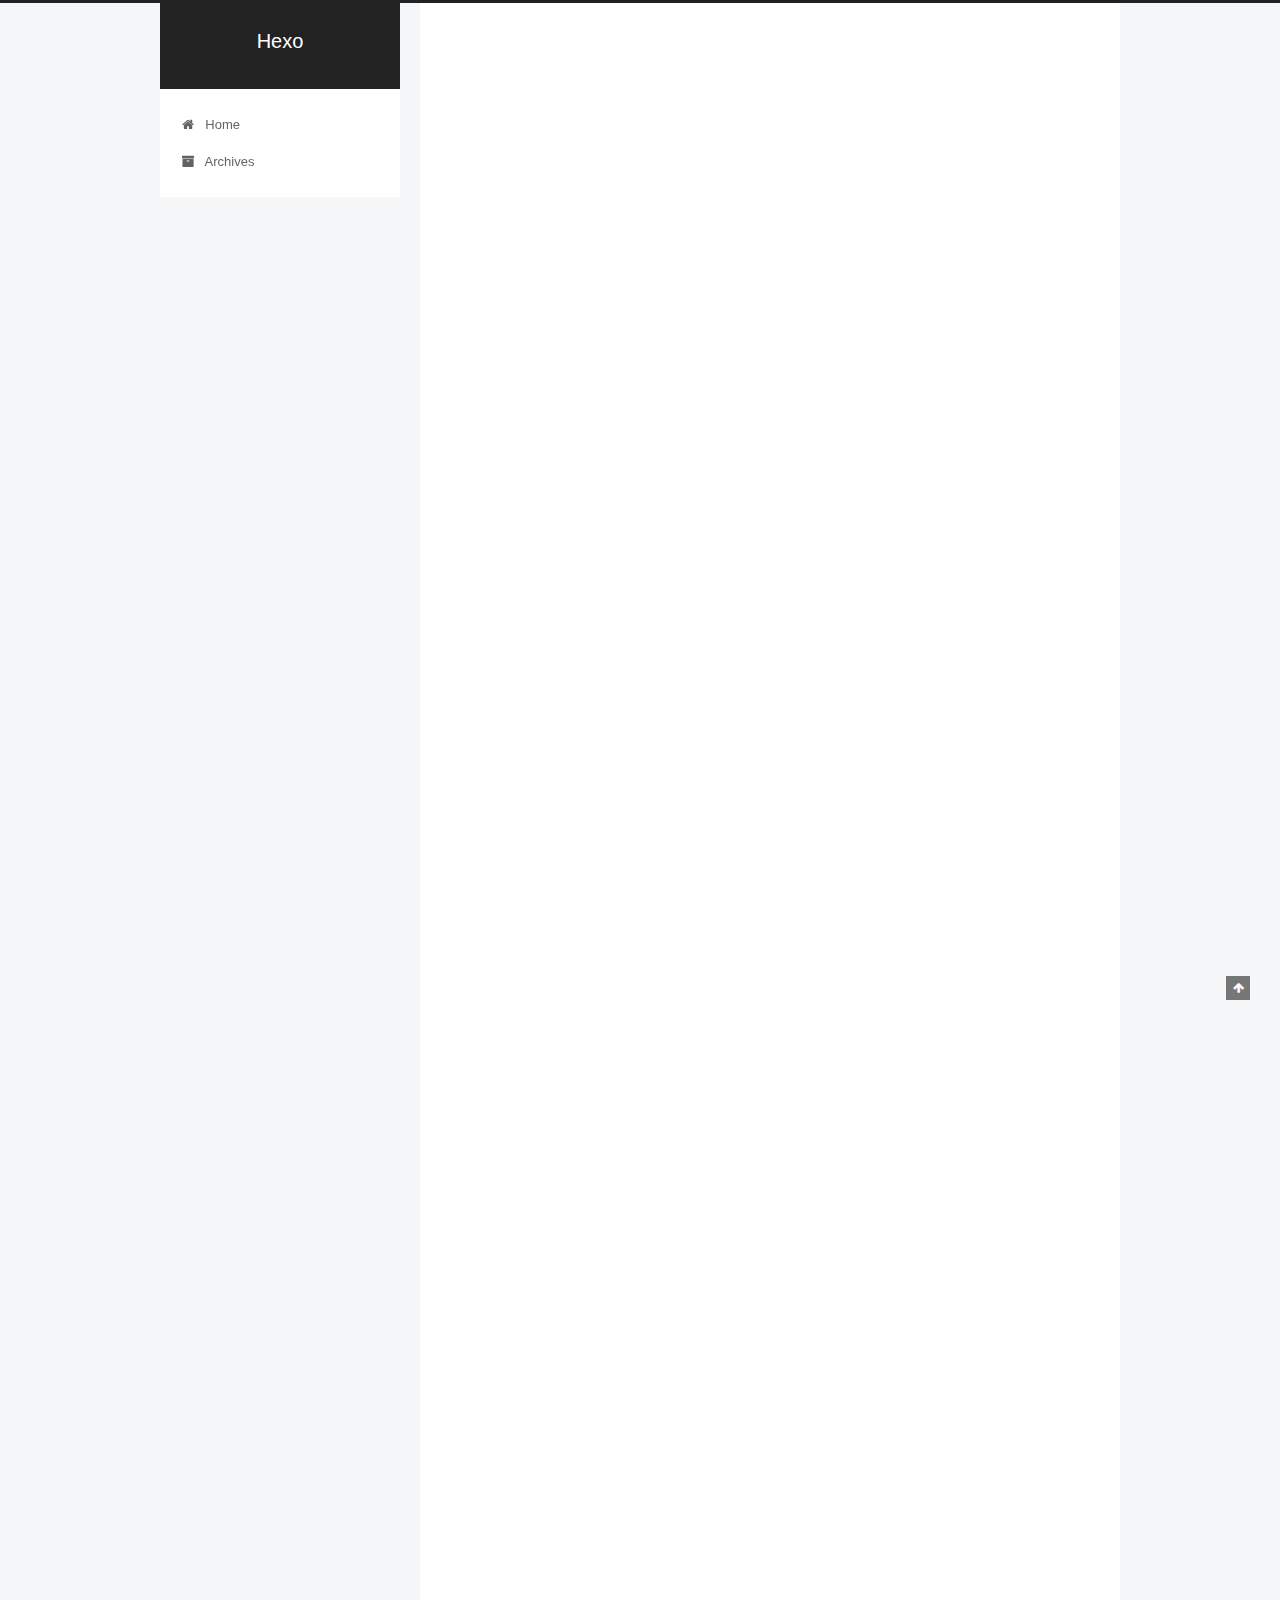
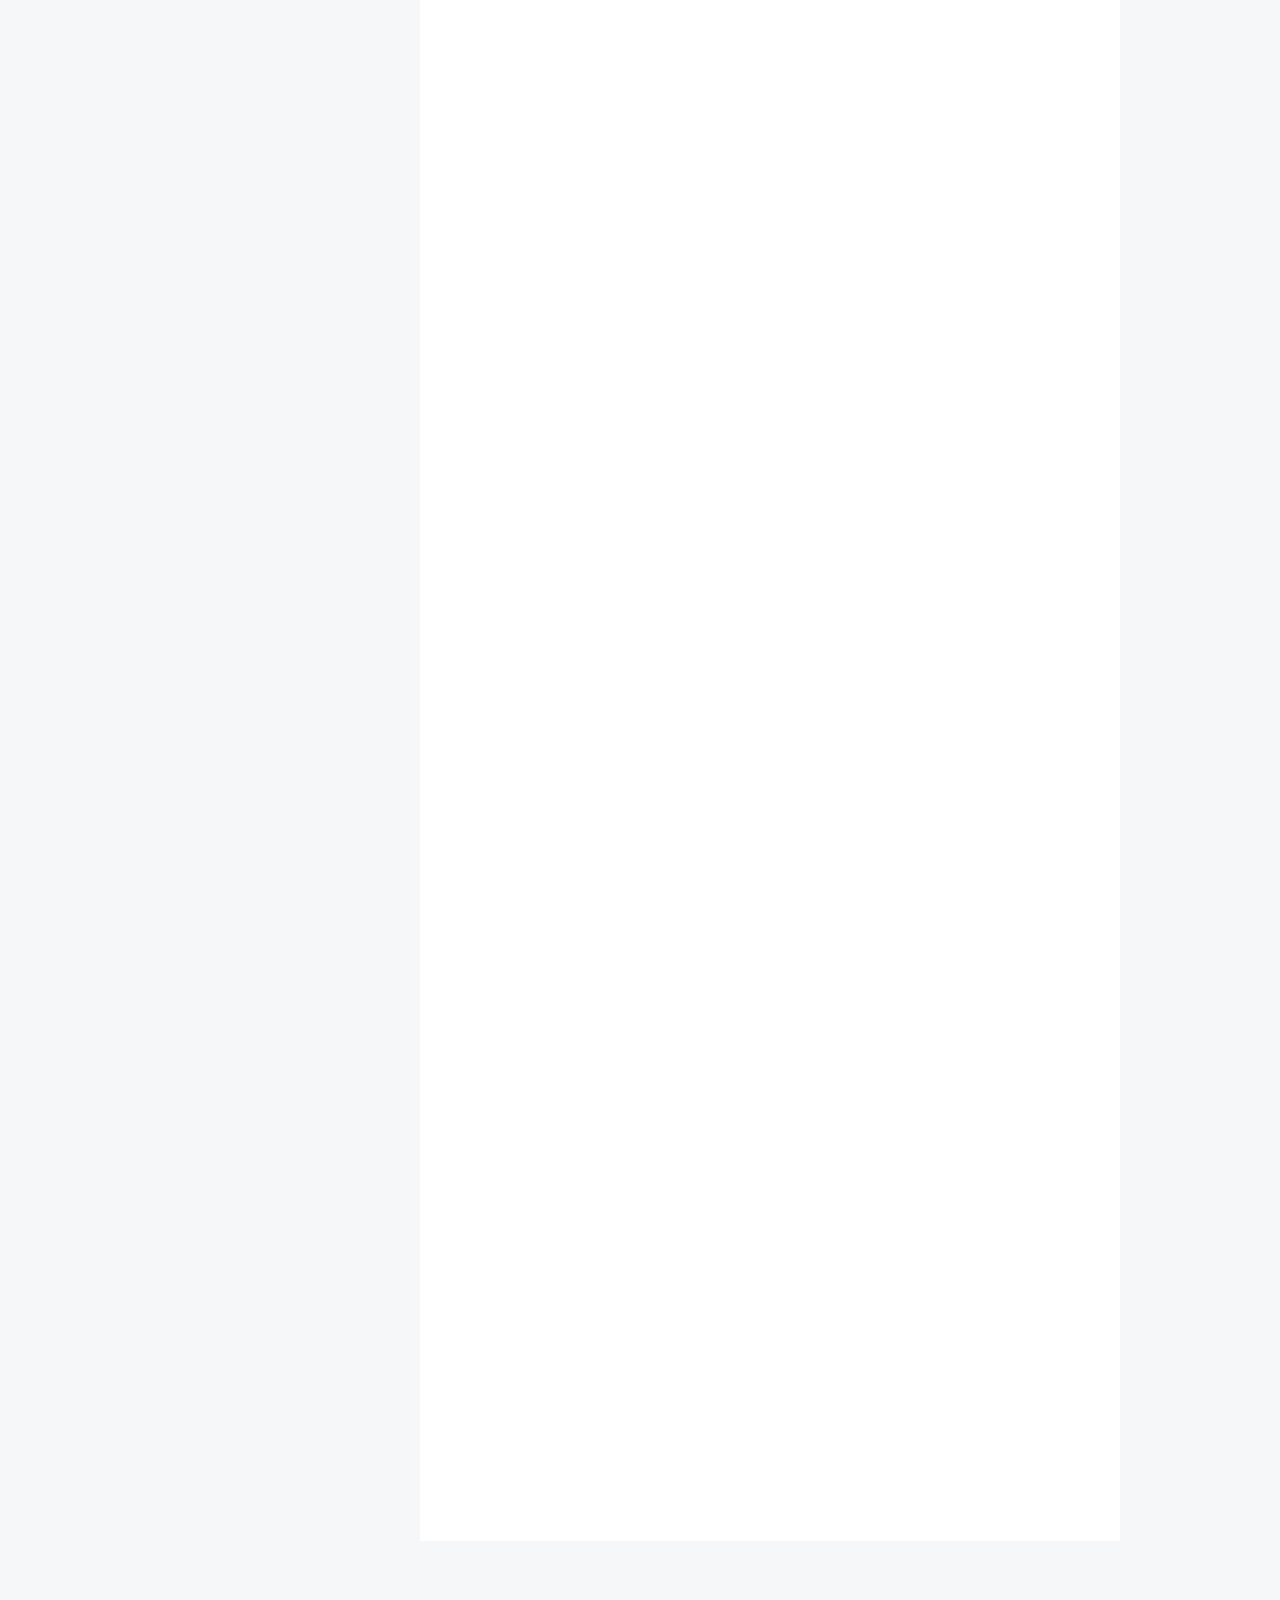
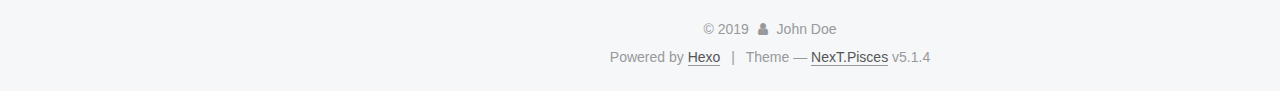
==== index.html @ 5483dbc4 "Site updated: 2019-02-17 12:53:59" ====
<!DOCTYPE html>



  


<html class="theme-next pisces use-motion" lang="">
<head><meta name="generator" content="Hexo 3.8.0">
  <meta charset="UTF-8">
<meta http-equiv="X-UA-Compatible" content="IE=edge">
<meta name="viewport" content="width=device-width, initial-scale=1, maximum-scale=1">
<meta name="theme-color" content="#222">









<meta http-equiv="Cache-Control" content="no-transform">
<meta http-equiv="Cache-Control" content="no-siteapp">
















  
  
  <link href="/lib/fancybox/source/jquery.fancybox.css?v=2.1.5" rel="stylesheet" type="text/css">







<link href="/lib/font-awesome/css/font-awesome.min.css?v=4.6.2" rel="stylesheet" type="text/css">

<link href="/css/main.css?v=5.1.4" rel="stylesheet" type="text/css">


  <link rel="apple-touch-icon" sizes="180x180" href="/images/apple-touch-icon-next.png?v=5.1.4">


  <link rel="icon" type="image/png" sizes="32x32" href="/images/favicon-32x32-next.png?v=5.1.4">


  <link rel="icon" type="image/png" sizes="16x16" href="/images/favicon-16x16-next.png?v=5.1.4">


  <link rel="mask-icon" href="/images/logo.svg?v=5.1.4" color="#222">





  <meta name="keywords" content="Hexo, NexT">










<meta property="og:type" content="website">
<meta property="og:title" content="Hexo">
<meta property="og:url" content="http://yoursite.com/index.html">
<meta property="og:site_name" content="Hexo">
<meta property="og:locale" content="default">
<meta name="twitter:card" content="summary">
<meta name="twitter:title" content="Hexo">



<script type="text/javascript" id="hexo.configurations">
  var NexT = window.NexT || {};
  var CONFIG = {
    root: '/',
    scheme: 'Pisces',
    version: '5.1.4',
    sidebar: {"position":"left","display":"post","offset":12,"b2t":false,"scrollpercent":false,"onmobile":false},
    fancybox: true,
    tabs: true,
    motion: {"enable":true,"async":false,"transition":{"post_block":"fadeIn","post_header":"slideDownIn","post_body":"slideDownIn","coll_header":"slideLeftIn","sidebar":"slideUpIn"}},
    duoshuo: {
      userId: '0',
      author: 'Author'
    },
    algolia: {
      applicationID: '',
      apiKey: '',
      indexName: '',
      hits: {"per_page":10},
      labels: {"input_placeholder":"Search for Posts","hits_empty":"We didn't find any results for the search: ${query}","hits_stats":"${hits} results found in ${time} ms"}
    }
  };
</script>



  <link rel="canonical" href="http://yoursite.com/">





  <title>Hexo</title>
  








</head>

<body itemscope="" itemtype="http://schema.org/WebPage" lang="default">

  
  
    
  

  <div class="container sidebar-position-left 
  page-home">
    <div class="headband"></div>

    <header id="header" class="header" itemscope="" itemtype="http://schema.org/WPHeader">
      <div class="header-inner"><div class="site-brand-wrapper">
  <div class="site-meta ">
    

    <div class="custom-logo-site-title">
      <a href="/" class="brand" rel="start">
        <span class="logo-line-before"><i></i></span>
        <span class="site-title">Hexo</span>
        <span class="logo-line-after"><i></i></span>
      </a>
    </div>
      
        <p class="site-subtitle"></p>
      
  </div>

  <div class="site-nav-toggle">
    <button>
      <span class="btn-bar"></span>
      <span class="btn-bar"></span>
      <span class="btn-bar"></span>
    </button>
  </div>
</div>

<nav class="site-nav">
  

  
    <ul id="menu" class="menu">
      
        
        <li class="menu-item menu-item-home">
          <a href="/" rel="section">
            
              <i class="menu-item-icon fa fa-fw fa-home"></i> <br>
            
            Home
          </a>
        </li>
      
        
        <li class="menu-item menu-item-archives">
          <a href="/archives/" rel="section">
            
              <i class="menu-item-icon fa fa-fw fa-archive"></i> <br>
            
            Archives
          </a>
        </li>
      

      
    </ul>
  

  
</nav>



 </div>
    </header>

    <main id="main" class="main">
      <div class="main-inner">
        <div class="content-wrap">
          <div id="content" class="content">
            
  <section id="posts" class="posts-expand">
    
      

  

  
  
  

  <article class="post post-type-normal" itemscope="" itemtype="http://schema.org/Article">
  
  
  
  <div class="post-block">
    <link itemprop="mainEntityOfPage" href="http://yoursite.com/2019/02/17/ROS机器人几种避障方法/">

    <span hidden itemprop="author" itemscope="" itemtype="http://schema.org/Person">
      <meta itemprop="name" content="John Doe">
      <meta itemprop="description" content="">
      <meta itemprop="image" content="/images/avatar.gif">
    </span>

    <span hidden itemprop="publisher" itemscope="" itemtype="http://schema.org/Organization">
      <meta itemprop="name" content="Hexo">
    </span>

    
      <header class="post-header">

        
        
          <h1 class="post-title" itemprop="name headline">
                
                <a class="post-title-link" href="/2019/02/17/ROS机器人几种避障方法/" itemprop="url">Untitled</a></h1>
        

        <div class="post-meta">
          <span class="post-time">
            
              <span class="post-meta-item-icon">
                <i class="fa fa-calendar-o"></i>
              </span>
              
                <span class="post-meta-item-text">Posted on</span>
              
              <time title="Post created" itemprop="dateCreated datePublished" datetime="2019-02-17T11:58:14+08:00">
                2019-02-17
              </time>
            

            

            
          </span>

          

          
            
          

          
          

          

          

          

        </div>
      </header>
    

    
    
    
    <div class="post-body" itemprop="articleBody">

      
      

      
        
          
            <p>#一、ROS机器人几种避障方法</p>
<p>##1.激光传感器<br>  激光测距传感器利用激光来测量到被测物体的距离或者被测物体的位移等参数。</p>
<p>　　比较常用的测距方法是由脉冲激光器发出持续时间极短的脉冲激光，经过待测距离后射到被测目标，回波返回，由光电探测器接收。根据主波信号和回波信号之间的间隔，即激光脉冲从激光器到被测目标之间的往返时间，就可以算出待测目标的距离。</p>
<p>　　由于光速很快，使得在测小距离时光束往返时间极短，因此这种方法不适合测量精度要求很高的（亚毫米级别）距离，一般若要求精度非常高，常用三角法、相位法等方法测量。</p>
<p>##2.视觉传感器<br>  视觉传感器的优点是探测范围广、获取信息丰富。</p>
<p>　　实际应用中常使用多个视觉传感器或者与其它传感器配合使用，通过一定的算法可以得到物体的形状、距离、速度等诸多信息。或是利用一个摄像机的序列图像来计算目标的距离和速度，还可采用SSD算法，根据一个镜头的运动图像来计算机器人与目标的相对位移。</p>
<p>　　但在图像处理中，边缘锐化、特征提取等图像处理方法计算量大，实时性差，对处理机要求高。且视觉测距法检测不能检测到玻璃等透明障碍物的存在，另外受视场光线强弱、烟雾的影响很大。</p>
<p>##3.红外传感器<br>  大多数红外传感器测距都是基于三角测量原理。</p>
<p>　　红外发射器按照一定的角度发射红外光束，当遇到物体以后，光束会反射回来，如图所示。反射回来的红外光线被CCD检测器检测到以后，会获得一个偏移值 L，利用三角关系，在知道了发射角度α，偏移距L，中心矩X，以及滤镜的焦距f以后，传感器到物体的距离D就可以通过几何关系计算出来了。</p>
<p>　　红外传感器的优点是不受可见光影响，白天黑夜均可测量，角度灵敏度高、结构简单、价格较便宜，可以快速感知物体的存在，但测量时受环境影响很大，物体的颜色、方向、周围的光线都能导致测量误差，测量不够精确。<img src="https://www.rosclub.cn/ueditor/php/upload/image/20180501/1525154244687838.jpg" alt="红外传感示意图"></p>
<p>##4.超声波传感器<br>   超生波传感器检测距离原理是测出发出超声波至再检测到发出的超声波的时间差，同时根据声速计算出物体的距离。由于超声波在空气中的速度与温湿度有关，在比较精确的测量中，需把温湿度的变化和其它因素考虑进去。超声波传感器一般作用距离较短，普通的有效探测距离都在5-10m之间，但是会有一个最小探测盲区，一般在几十毫米。由于超声传感器的成本低，实现方法简单，技术成熟，是移动机器人中常用的传感器。</p>
<p>#二、几种避障算法</p>
<p>##1、遗传算法<br>  采用群体方式对目标函数空间进行多线索的并行搜索，不会陷入局部极小点；只需要可行解目标函数的值，而不需要其他信息，对目标函数的连续性、可微性没有要求，使用方便；解的选择和产生用概率方式，因此具有较强的适应能力和鲁棒性。<br><img src="https://www.rosclub.cn/ueditor/php/upload/image/20180501/1525154245335159.jpg" alt="遗传算法示意图"></p>
<p>##2、神经网络<br>  神经网络（neuralnetwork，缩写NN），是一种模仿生物神经网络的结构和功能的数学模型或计算模型。神经网络由大量的人工神经元联结进行计算。</p>
<p>  传统的神经网络路径规划方法往往是建立一个关于机器人从初始位置到目标位置行走路径的神经网络模型，模型输入是传感器信息和机器人前一位置或者前一位置的运动方向，通过对模型训练输出机器人下一位置或者下一位置的运动方向。也可以建立基于动态神经网络机器人的避障算法，实时实现状态与动作的映射关系。</p>
<p>##3、模糊控制<br>是一类应用模糊集合理论的控制方法，它没有像经典控制理论那样把实际情况加以简化从而建立起数学模型，而是通过人的经验和决策进行相应的模糊逻辑推理，并且用具有模糊性的语言来描述整个时变的控制过程。</p>
<p>对于移动机器人避障的模糊控制而言，其关键问题就是要建立合适的模糊控制器，模糊控制器主要完成障碍物距离值的模糊化、避障模糊关系的运算、模糊决策以及避障决策结果的非模糊化处理（精确化）等重要过程，以此来智能地控制移动机器人的避障行为。<img src="https://www.rosclub.cn/ueditor/php/upload/image/20180501/1525154246405003.jpg" alt="模糊控制图"></p>

          
        
      
    </div>
    
    
    

    

    

    

    <footer class="post-footer">
      

      

      

      
      
        <div class="post-eof"></div>
      
    </footer>
  </div>
  
  
  
  </article>


    
      

  

  
  
  

  <article class="post post-type-normal" itemscope="" itemtype="http://schema.org/Article">
  
  
  
  <div class="post-block">
    <link itemprop="mainEntityOfPage" href="http://yoursite.com/2019/02/05/hello-world/">

    <span hidden itemprop="author" itemscope="" itemtype="http://schema.org/Person">
      <meta itemprop="name" content="John Doe">
      <meta itemprop="description" content="">
      <meta itemprop="image" content="/images/avatar.gif">
    </span>

    <span hidden itemprop="publisher" itemscope="" itemtype="http://schema.org/Organization">
      <meta itemprop="name" content="Hexo">
    </span>

    
      <header class="post-header">

        
        
          <h1 class="post-title" itemprop="name headline">
                
                <a class="post-title-link" href="/2019/02/05/hello-world/" itemprop="url">Hello World</a></h1>
        

        <div class="post-meta">
          <span class="post-time">
            
              <span class="post-meta-item-icon">
                <i class="fa fa-calendar-o"></i>
              </span>
              
                <span class="post-meta-item-text">Posted on</span>
              
              <time title="Post created" itemprop="dateCreated datePublished" datetime="2019-02-05T10:02:18+08:00">
                2019-02-05
              </time>
            

            

            
          </span>

          

          
            
          

          
          

          

          

          

        </div>
      </header>
    

    
    
    
    <div class="post-body" itemprop="articleBody">

      
      

      
        
          
            <p>Welcome to <a href="https://hexo.io/" target="_blank" rel="noopener">Hexo</a>! This is your very first post. Check <a href="https://hexo.io/docs/" target="_blank" rel="noopener">documentation</a> for more info. If you get any problems when using Hexo, you can find the answer in <a href="https://hexo.io/docs/troubleshooting.html" target="_blank" rel="noopener">troubleshooting</a> or you can ask me on <a href="https://github.com/hexojs/hexo/issues" target="_blank" rel="noopener">GitHub</a>.</p>
<h2 id="Quick-Start"><a href="#Quick-Start" class="headerlink" title="Quick Start"></a>Quick Start</h2><h3 id="Create-a-new-post"><a href="#Create-a-new-post" class="headerlink" title="Create a new post"></a>Create a new post</h3><figure class="highlight bash"><table><tr><td class="gutter"><pre><span class="line">1</span><br></pre></td><td class="code"><pre><span class="line">$ hexo new <span class="string">"My New Post"</span></span><br></pre></td></tr></table></figure>
<p>More info: <a href="https://hexo.io/docs/writing.html" target="_blank" rel="noopener">Writing</a></p>
<h3 id="Run-server"><a href="#Run-server" class="headerlink" title="Run server"></a>Run server</h3><figure class="highlight bash"><table><tr><td class="gutter"><pre><span class="line">1</span><br></pre></td><td class="code"><pre><span class="line">$ hexo server</span><br></pre></td></tr></table></figure>
<p>More info: <a href="https://hexo.io/docs/server.html" target="_blank" rel="noopener">Server</a></p>
<h3 id="Generate-static-files"><a href="#Generate-static-files" class="headerlink" title="Generate static files"></a>Generate static files</h3><figure class="highlight bash"><table><tr><td class="gutter"><pre><span class="line">1</span><br></pre></td><td class="code"><pre><span class="line">$ hexo generate</span><br></pre></td></tr></table></figure>
<p>More info: <a href="https://hexo.io/docs/generating.html" target="_blank" rel="noopener">Generating</a></p>
<h3 id="Deploy-to-remote-sites"><a href="#Deploy-to-remote-sites" class="headerlink" title="Deploy to remote sites"></a>Deploy to remote sites</h3><figure class="highlight bash"><table><tr><td class="gutter"><pre><span class="line">1</span><br></pre></td><td class="code"><pre><span class="line">$ hexo deploy</span><br></pre></td></tr></table></figure>
<p>More info: <a href="https://hexo.io/docs/deployment.html" target="_blank" rel="noopener">Deployment</a></p>

          
        
      
    </div>
    
    
    

    

    

    

    <footer class="post-footer">
      

      

      

      
      
        <div class="post-eof"></div>
      
    </footer>
  </div>
  
  
  
  </article>


    
  </section>

  


          </div>
          


          

        </div>
        
          
  
  <div class="sidebar-toggle">
    <div class="sidebar-toggle-line-wrap">
      <span class="sidebar-toggle-line sidebar-toggle-line-first"></span>
      <span class="sidebar-toggle-line sidebar-toggle-line-middle"></span>
      <span class="sidebar-toggle-line sidebar-toggle-line-last"></span>
    </div>
  </div>

  <aside id="sidebar" class="sidebar">
    
    <div class="sidebar-inner">

      

      

      <section class="site-overview-wrap sidebar-panel sidebar-panel-active">
        <div class="site-overview">
          <div class="site-author motion-element" itemprop="author" itemscope="" itemtype="http://schema.org/Person">
            
              <p class="site-author-name" itemprop="name">John Doe</p>
              <p class="site-description motion-element" itemprop="description"></p>
          </div>

          <nav class="site-state motion-element">

            
              <div class="site-state-item site-state-posts">
              
                <a href="/archives/">
              
                  <span class="site-state-item-count">2</span>
                  <span class="site-state-item-name">posts</span>
                </a>
              </div>
            

            

            

          </nav>

          

          

          
          

          
          

          

        </div>
      </section>

      

      

    </div>
  </aside>


        
      </div>
    </main>

    <footer id="footer" class="footer">
      <div class="footer-inner">
        <div class="copyright">&copy; <span itemprop="copyrightYear">2019</span>
  <span class="with-love">
    <i class="fa fa-user"></i>
  </span>
  <span class="author" itemprop="copyrightHolder">John Doe</span>

  
</div>


  <div class="powered-by">Powered by <a class="theme-link" target="_blank" href="https://hexo.io">Hexo</a></div>



  <span class="post-meta-divider">|</span>



  <div class="theme-info">Theme &mdash; <a class="theme-link" target="_blank" href="https://github.com/iissnan/hexo-theme-next">NexT.Pisces</a> v5.1.4</div>




        







        
      </div>
    </footer>

    
      <div class="back-to-top">
        <i class="fa fa-arrow-up"></i>
        
      </div>
    

    

  </div>

  

<script type="text/javascript">
  if (Object.prototype.toString.call(window.Promise) !== '[object Function]') {
    window.Promise = null;
  }
</script>









  












  
  
    <script type="text/javascript" src="/lib/jquery/index.js?v=2.1.3"></script>
  

  
  
    <script type="text/javascript" src="/lib/fastclick/lib/fastclick.min.js?v=1.0.6"></script>
  

  
  
    <script type="text/javascript" src="/lib/jquery_lazyload/jquery.lazyload.js?v=1.9.7"></script>
  

  
  
    <script type="text/javascript" src="/lib/velocity/velocity.min.js?v=1.2.1"></script>
  

  
  
    <script type="text/javascript" src="/lib/velocity/velocity.ui.min.js?v=1.2.1"></script>
  

  
  
    <script type="text/javascript" src="/lib/fancybox/source/jquery.fancybox.pack.js?v=2.1.5"></script>
  


  


  <script type="text/javascript" src="/js/src/utils.js?v=5.1.4"></script>

  <script type="text/javascript" src="/js/src/motion.js?v=5.1.4"></script>



  
  


  <script type="text/javascript" src="/js/src/affix.js?v=5.1.4"></script>

  <script type="text/javascript" src="/js/src/schemes/pisces.js?v=5.1.4"></script>



  

  


  <script type="text/javascript" src="/js/src/bootstrap.js?v=5.1.4"></script>



  


  




	





  





  












  





  

  

  

  
  

  

  

  

</body>
</html>
---- css/main.css ----
/* normalize.css v3.0.2 | MIT License | git.io/normalize */
html {
  font-family: sans-serif; /* 1 */
  -ms-text-size-adjust: 100%; /* 2 */
  -webkit-text-size-adjust: 100%; /* 2 */
}
body {
  margin: 0;
}
article,
aside,
details,
figcaption,
figure,
footer,
header,
hgroup,
main,
menu,
nav,
section,
summary {
  display: block;
}
audio,
canvas,
progress,
video {
  display: inline-block; /* 1 */
  vertical-align: baseline; /* 2 */
}
audio:not([controls]) {
  display: none;
  height: 0;
}
[hidden],
template {
  display: none;
}
a {
  background-color: transparent;
}
a:active,
a:hover {
  outline: 0;
}
abbr[title] {
  border-bottom: 1px dotted;
}
b,
strong {
  font-weight: bold;
}
dfn {
  font-style: italic;
}
h1 {
  font-size: 2em;
  margin: 0.67em 0;
}
mark {
  background: #ff0;
  color: #000;
}
small {
  font-size: 80%;
}
sub,
sup {
  font-size: 75%;
  line-height: 0;
  position: relative;
  vertical-align: baseline;
}
sup {
  top: -0.5em;
}
sub {
  bottom: -0.25em;
}
img {
  border: 0;
}
svg:not(:root) {
  overflow: hidden;
}
figure {
  margin: 1em 40px;
}
hr {
  -moz-box-sizing: content-box;
  box-sizing: content-box;
  height: 0;
}
pre {
  overflow: auto;
}
code,
kbd,
pre,
samp {
  font-family: monospace, monospace;
  font-size: 1em;
}
button,
input,
optgroup,
select,
textarea {
  color: inherit; /* 1 */
  font: inherit; /* 2 */
  margin: 0; /* 3 */
}
button {
  overflow: visible;
}
button,
select {
  text-transform: none;
}
button,
html input[type="button"],
input[type="reset"],
input[type="submit"] {
  -webkit-appearance: button; /* 2 */
  cursor: pointer; /* 3 */
}
button[disabled],
html input[disabled] {
  cursor: default;
}
button::-moz-focus-inner,
input::-moz-focus-inner {
  border: 0;
  padding: 0;
}
input {
  line-height: normal;
}
input[type="checkbox"],
input[type="radio"] {
  box-sizing: border-box; /* 1 */
  padding: 0; /* 2 */
}
input[type="number"]::-webkit-inner-spin-button,
input[type="number"]::-webkit-outer-spin-button {
  height: auto;
}
input[type="search"] {
  -webkit-appearance: textfield; /* 1 */
  -moz-box-sizing: content-box;
  -webkit-box-sizing: content-box; /* 2 */
  box-sizing: content-box;
}
input[type="search"]::-webkit-search-cancel-button,
input[type="search"]::-webkit-search-decoration {
  -webkit-appearance: none;
}
fieldset {
  border: 1px solid #c0c0c0;
  margin: 0 2px;
  padding: 0.35em 0.625em 0.75em;
}
legend {
  border: 0; /* 1 */
  padding: 0; /* 2 */
}
textarea {
  overflow: auto;
}
optgroup {
  font-weight: bold;
}
table {
  border-collapse: collapse;
  border-spacing: 0;
}
td,
th {
  padding: 0;
}
::selection {
  background: #262a30;
  color: #fff;
}
body {
  position: relative;
  font-family: 'Lato', "PingFang SC", "Microsoft YaHei", sans-serif;
  font-size: 14px;
  line-height: 2;
  color: #555;
  background: #f5f7f9;
}
@media (max-width: 767px) {
  body {
    padding-right: 0 !important;
  }
}
@media (min-width: 768px) and (max-width: 991px) {
  body {
    padding-right: 0 !important;
  }
}
@media (min-width: 1600px) {
  body {
    font-size: 16px;
  }
}
h1,
h2,
h3,
h4,
h5,
h6 {
  margin: 0;
  padding: 0;
  font-weight: bold;
  line-height: 1.5;
  font-family: 'Lato', "PingFang SC", "Microsoft YaHei", sans-serif;
}
h2,
h3,
h4,
h5,
h6 {
  margin: 20px 0 15px;
}
h1 {
  font-size: 22px;
}
@media (max-width: 767px) {
  h1 {
    font-size: 18px;
  }
}
h2 {
  font-size: 20px;
}
@media (max-width: 767px) {
  h2 {
    font-size: 16px;
  }
}
h3 {
  font-size: 18px;
}
@media (max-width: 767px) {
  h3 {
    font-size: 14px;
  }
}
h4 {
  font-size: 16px;
}
@media (max-width: 767px) {
  h4 {
    font-size: 12px;
  }
}
h5 {
  font-size: 14px;
}
@media (max-width: 767px) {
  h5 {
    font-size: 10px;
  }
}
h6 {
  font-size: 12px;
}
@media (max-width: 767px) {
  h6 {
    font-size: 8px;
  }
}
p {
  margin: 0 0 20px 0;
}
a {
  color: #555;
  text-decoration: none;
  outline: none;
  border-bottom: 1px solid #999;
  word-wrap: break-word;
}
a:hover {
  color: #222;
  border-bottom-color: #222;
}
blockquote {
  margin: 0;
  padding: 0;
}
img {
  display: block;
  margin: auto;
  max-width: 100%;
  height: auto;
}
hr {
  margin: 40px 0;
  height: 3px;
  border: none;
  background-color: #ddd;
  background-image: repeating-linear-gradient(-45deg, #fff, #fff 4px, transparent 4px, transparent 8px);
}
blockquote {
  padding: 0 15px;
  color: #666;
  border-left: 4px solid #ddd;
}
blockquote cite::before {
  content: "-";
  padding: 0 5px;
}
dt {
  font-weight: 700;
}
dd {
  margin: 0;
  padding: 0;
}
kbd {
  border: 1px solid #ccc;
  border-radius: 0.2em;
  box-shadow: 0.1em 0.1em 0.2em rgba(0,0,0,0.1);
  background-color: #f9f9f9;
  font-family: inherit;
  background-image: -webkit-linear-gradient(top, #eee, #fff, #eee);
  padding: 0.1em 0.3em;
  white-space: nowrap;
}
.text-left {
  text-align: left;
}
.text-center {
  text-align: center;
}
.text-right {
  text-align: right;
}
.text-justify {
  text-align: justify;
}
.text-nowrap {
  white-space: nowrap;
}
.text-lowercase {
  text-transform: lowercase;
}
.text-uppercase {
  text-transform: uppercase;
}
.text-capitalize {
  text-transform: capitalize;
}
.center-block {
  display: block;
  margin-left: auto;
  margin-right: auto;
}
.clearfix:before,
.clearfix:after {
  content: " ";
  display: table;
}
.clearfix:after {
  clear: both;
}
.pullquote {
  width: 45%;
}
.pullquote.left {
  float: left;
  margin-left: 5px;
  margin-right: 10px;
}
.pullquote.right {
  float: right;
  margin-left: 10px;
  margin-right: 5px;
}
.affix.affix.affix {
  position: fixed;
}
.translation {
  margin-top: -20px;
  font-size: 14px;
  color: #999;
}
.scrollbar-measure {
  width: 100px;
  height: 100px;
  overflow: scroll;
  position: absolute;
  top: -9999px;
}
.use-motion .motion-element {
  opacity: 0;
}
table {
  margin: 20px 0;
  width: 100%;
  border-collapse: collapse;
  border-spacing: 0;
  border: 1px solid #ddd;
  font-size: 14px;
  table-layout: fixed;
  word-wrap: break-all;
}
table>tbody>tr:nth-of-type(odd) {
  background-color: #f9f9f9;
}
table>tbody>tr:hover {
  background-color: #f5f5f5;
}
caption,
th,
td {
  padding: 8px;
  text-align: left;
  vertical-align: middle;
  font-weight: normal;
}
th,
td {
  border-bottom: 3px solid #ddd;
  border-right: 1px solid #eee;
}
th {
  padding-bottom: 10px;
  font-weight: 700;
}
td {
  border-bottom-width: 1px;
}
html,
body {
  height: 100%;
}
.container {
  position: relative;
  min-height: 100%;
}
.header-inner {
  margin: 0 auto;
  padding: 100px 0 70px;
  width: 700px;
}
@media (min-width: 1600px) {
  .container .header-inner {
    width: 900px;
  }
}
.main {
  padding-bottom: 150px;
}
.main-inner {
  margin: 0 auto;
  width: 700px;
}
@media (min-width: 1600px) {
  .container .main-inner {
    width: 900px;
  }
}
.footer {
  position: absolute;
  left: 0;
  bottom: 0;
  width: 100%;
  min-height: 50px;
}
.footer-inner {
  box-sizing: border-box;
  margin: 20px auto;
  width: 700px;
}
@media (min-width: 1600px) {
  .container .footer-inner {
    width: 900px;
  }
}
pre,
.highlight {
  overflow: auto;
  margin: 20px 0;
  padding: 0;
  font-size: 13px;
  color: #4d4d4c;
  background: #f7f7f7;
  line-height: 1.6;
}
pre,
code {
  font-family: consolas, Menlo, "PingFang SC", "Microsoft YaHei", monospace;
}
code {
  padding: 2px 4px;
  word-wrap: break-word;
  color: #555;
  background: #eee;
  border-radius: 3px;
  font-size: 13px;
}
pre {
  padding: 10px;
}
pre code {
  padding: 0;
  color: #4d4d4c;
  background: none;
  text-shadow: none;
}
.highlight {
  border-radius: 1px;
}
.highlight pre {
  border: none;
  margin: 0;
  padding: 10px 0;
}
.highlight table {
  margin: 0;
  width: auto;
  border: none;
}
.highlight td {
  border: none;
  padding: 0;
}
.highlight figcaption {
  font-size: 1em;
  color: #4d4d4c;
  line-height: 1em;
  margin-bottom: 1em;
}
.highlight figcaption:before,
.highlight figcaption:after {
  content: " ";
  display: table;
}
.highlight figcaption:after {
  clear: both;
}
.highlight figcaption a {
  float: right;
  color: #4d4d4c;
}
.highlight figcaption a:hover {
  border-bottom-color: #4d4d4c;
}
.highlight .gutter pre {
  padding-left: 10px;
  padding-right: 10px;
  color: #869194;
  text-align: right;
  background-color: #eff2f3;
}
.highlight .code pre {
  width: 100%;
  padding-left: 10px;
  padding-right: 10px;
  background-color: #f7f7f7;
}
.highlight .line {
  height: 20px;
}
.gutter {
  -webkit-user-select: none;
  -moz-user-select: none;
  -ms-user-select: none;
  user-select: none;
}
.gist table {
  width: auto;
}
.gist table td {
  border: none;
}
pre .deletion {
  background: #fdd;
}
pre .addition {
  background: #dfd;
}
pre .meta {
  color: #8959a8;
}
pre .comment {
  color: #8e908c;
}
pre .variable,
pre .attribute,
pre .tag,
pre .regexp,
pre .ruby .constant,
pre .xml .tag .title,
pre .xml .pi,
pre .xml .doctype,
pre .html .doctype,
pre .css .id,
pre .css .class,
pre .css .pseudo {
  color: #c82829;
}
pre .number,
pre .preprocessor,
pre .built_in,
pre .literal,
pre .params,
pre .constant,
pre .command {
  color: #f5871f;
}
pre .ruby .class .title,
pre .css .rules .attribute,
pre .string,
pre .value,
pre .inheritance,
pre .header,
pre .ruby .symbol,
pre .xml .cdata,
pre .special,
pre .number,
pre .formula {
  color: #718c00;
}
pre .title,
pre .css .hexcolor {
  color: #3e999f;
}
pre .function,
pre .python .decorator,
pre .python .title,
pre .ruby .function .title,
pre .ruby .title .keyword,
pre .perl .sub,
pre .javascript .title,
pre .coffeescript .title {
  color: #4271ae;
}
pre .keyword,
pre .javascript .function {
  color: #8959a8;
}
.full-image.full-image.full-image.full-image {
  border: none;
  max-width: 100%;
  width: auto;
  margin: 20px auto 25px;
}
@media (min-width: 992px) {
  .full-image.full-image.full-image.full-image {
    max-width: none;
    width: 118%;
    margin: 0 -9%;
  }
}
.blockquote-center,
.page-home .post-type-quote blockquote,
.page-post-detail .post-type-quote blockquote {
  position: relative;
  margin: 40px 0;
  padding: 0;
  border-left: none;
  text-align: center;
}
.blockquote-center::before,
.page-home .post-type-quote blockquote::before,
.page-post-detail .post-type-quote blockquote::before,
.blockquote-center::after,
.page-home .post-type-quote blockquote::after,
.page-post-detail .post-type-quote blockquote::after {
  position: absolute;
  content: ' ';
  display: block;
  width: 100%;
  height: 24px;
  opacity: 0.2;
  background-repeat: no-repeat;
  background-position: 0 -6px;
  background-size: 22px 22px;
}
.blockquote-center::before,
.page-home .post-type-quote blockquote::before,
.page-post-detail .post-type-quote blockquote::before {
  top: -20px;
  background-image: url("../images/quote-l.svg");
  border-top: 1px solid #ccc;
}
.blockquote-center::after,
.page-home .post-type-quote blockquote::after,
.page-post-detail .post-type-quote blockquote::after {
  bottom: -20px;
  background-image: url("../images/quote-r.svg");
  border-bottom: 1px solid #ccc;
  background-position: 100% 8px;
}
.blockquote-center p,
.page-home .post-type-quote blockquote p,
.page-post-detail .post-type-quote blockquote p,
.blockquote-center div,
.page-home .post-type-quote blockquote div,
.page-post-detail .post-type-quote blockquote div {
  text-align: center;
}
.post .post-body .group-picture img {
  box-sizing: border-box;
  padding: 0 3px;
  border: none;
}
.post .group-picture-row {
  overflow: hidden;
  margin-top: 6px;
}
.post .group-picture-row:first-child {
  margin-top: 0;
}
.post .group-picture-column {
  float: left;
}
.page-post-detail .post-body .group-picture-column {
  float: none;
  margin-top: 10px;
  width: auto !important;
}
.page-post-detail .post-body .group-picture-column img {
  margin: 0 auto;
}
.page-archive .group-picture-container {
  overflow: hidden;
}
.page-archive .group-picture-row {
  float: left;
}
.page-archive .group-picture-row:first-child {
  margin-top: 6px;
}
.page-archive .group-picture-column {
  max-width: 150px;
  max-height: 150px;
}
.post-body .note {
  position: relative;
  padding: 15px;
  margin-bottom: 20px;
  border: 1px solid #eee;
  border-left-width: 5px;
  border-radius: 3px;
}
.post-body .note h2,
.post-body .note h3,
.post-body .note h4,
.post-body .note h5,
.post-body .note h6 {
  margin-top: 0;
  margin-bottom: 0;
  border-bottom: initial;
  padding-top: 0 !important;
}
.post-body .note p:first-child,
.post-body .note ul:first-child,
.post-body .note ol:first-child,
.post-body .note table:first-child,
.post-body .note pre:first-child,
.post-body .note blockquote:first-child {
  margin-top: 0;
}
.post-body .note p:last-child,
.post-body .note ul:last-child,
.post-body .note ol:last-child,
.post-body .note table:last-child,
.post-body .note pre:last-child,
.post-body .note blockquote:last-child {
  margin-bottom: 0;
}
.post-body .note.default {
  border-left-color: #777;
}
.post-body .note.default h2,
.post-body .note.default h3,
.post-body .note.default h4,
.post-body .note.default h5,
.post-body .note.default h6 {
  color: #777;
}
.post-body .note.primary {
  border-left-color: #6f42c1;
}
.post-body .note.primary h2,
.post-body .note.primary h3,
.post-body .note.primary h4,
.post-body .note.primary h5,
.post-body .note.primary h6 {
  color: #6f42c1;
}
.post-body .note.info {
  border-left-color: #428bca;
}
.post-body .note.info h2,
.post-body .note.info h3,
.post-body .note.info h4,
.post-body .note.info h5,
.post-body .note.info h6 {
  color: #428bca;
}
.post-body .note.success {
  border-left-color: #5cb85c;
}
.post-body .note.success h2,
.post-body .note.success h3,
.post-body .note.success h4,
.post-body .note.success h5,
.post-body .note.success h6 {
  color: #5cb85c;
}
.post-body .note.warning {
  border-left-color: #f0ad4e;
}
.post-body .note.warning h2,
.post-body .note.warning h3,
.post-body .note.warning h4,
.post-body .note.warning h5,
.post-body .note.warning h6 {
  color: #f0ad4e;
}
.post-body .note.danger {
  border-left-color: #d9534f;
}
.post-body .note.danger h2,
.post-body .note.danger h3,
.post-body .note.danger h4,
.post-body .note.danger h5,
.post-body .note.danger h6 {
  color: #d9534f;
}
.post-body .label {
  display: inline;
  padding: 0 2px;
  white-space: nowrap;
}
.post-body .label.default {
  background-color: #f0f0f0;
}
.post-body .label.primary {
  background-color: #efe6f7;
}
.post-body .label.info {
  background-color: #e5f2f8;
}
.post-body .label.success {
  background-color: #e7f4e9;
}
.post-body .label.warning {
  background-color: #fcf6e1;
}
.post-body .label.danger {
  background-color: #fae8eb;
}
.post-body .tabs {
  position: relative;
  display: block;
  margin-bottom: 20px;
  padding-top: 10px;
}
.post-body .tabs ul.nav-tabs {
  margin: 0;
  padding: 0;
  display: flex;
  margin-bottom: -1px;
}
@media (max-width: 413px) {
  .post-body .tabs ul.nav-tabs {
    display: block;
    margin-bottom: 5px;
  }
}
.post-body .tabs ul.nav-tabs li.tab {
  list-style-type: none !important;
  margin: 0 0.25em 0 0;
  border-top: 3px solid transparent;
  border-left: 1px solid transparent;
  border-right: 1px solid transparent;
}
@media (max-width: 413px) {
  .post-body .tabs ul.nav-tabs li.tab {
    margin: initial;
    border-top: 1px solid transparent;
    border-left: 3px solid transparent;
    border-right: 1px solid transparent;
    border-bottom: 1px solid transparent;
  }
}
.post-body .tabs ul.nav-tabs li.tab a {
  outline: 0;
  border-bottom: initial;
  display: block;
  line-height: 1.8em;
  padding: 0.25em 0.75em;
  transition-duration: 0.2s;
  transition-timing-function: ease-out;
  transition-delay: 0s;
}
.post-body .tabs ul.nav-tabs li.tab a i {
  width: 1.285714285714286em;
}
.post-body .tabs ul.nav-tabs li.tab.active {
  border-top: 3px solid #fc6423;
  border-left: 1px solid #ddd;
  border-right: 1px solid #ddd;
  background-color: #fff;
}
@media (max-width: 413px) {
  .post-body .tabs ul.nav-tabs li.tab.active {
    border-top: 1px solid #ddd;
    border-left: 3px solid #fc6423;
    border-right: 1px solid #ddd;
    border-bottom: 1px solid #ddd;
  }
}
.post-body .tabs ul.nav-tabs li.tab.active a {
  cursor: default;
  color: #555;
}
.post-body .tabs .tab-content {
  background-color: #fff;
}
.post-body .tabs .tab-content .tab-pane {
  border: 1px solid #ddd;
  padding: 20px 20px 0 20px;
}
.post-body .tabs .tab-content .tab-pane:not(.active) {
  display: none !important;
}
.post-body .tabs .tab-content .tab-pane.active {
  display: block !important;
}
.btn {
  display: inline-block;
  padding: 0 20px;
  font-size: 14px;
  color: #555;
  background: #fff;
  border: 2px solid #555;
  text-decoration: none;
  border-radius: 2px;
  transition-property: background-color;
  transition-duration: 0.2s;
  transition-timing-function: ease-in-out;
  transition-delay: 0s;
  line-height: 2;
}
.btn:hover {
  border-color: #222;
  color: #fff;
  background: #222;
}
.btn +.btn {
  margin: 0 0 8px 8px;
}
.btn .fa-fw {
  width: 1.285714285714286em;
  text-align: left;
}
.btn-bar {
  display: block;
  width: 22px;
  height: 2px;
  background: #555;
  border-radius: 1px;
}
.btn-bar+.btn-bar {
  margin-top: 4px;
}
.pagination {
  margin: 120px 0 40px;
  text-align: center;
  border-top: 1px solid #eee;
}
.page-number-basic,
.pagination .prev,
.pagination .next,
.pagination .page-number,
.pagination .space {
  display: inline-block;
  position: relative;
  top: -1px;
  margin: 0 10px;
  padding: 0 11px;
}
@media (max-width: 767px) {
  .page-number-basic,
  .pagination .prev,
  .pagination .next,
  .pagination .page-number,
  .pagination .space {
    margin: 0 5px;
  }
}
.pagination .prev,
.pagination .next,
.pagination .page-number {
  border-bottom: 0;
  border-top: 1px solid #eee;
  transition-property: border-color;
  transition-duration: 0.2s;
  transition-timing-function: ease-in-out;
  transition-delay: 0s;
}
.pagination .prev:hover,
.pagination .next:hover,
.pagination .page-number:hover {
  border-top-color: #222;
}
.pagination .space {
  padding: 0;
  margin: 0;
}
.pagination .prev {
  margin-left: 0;
}
.pagination .next {
  margin-right: 0;
}
.pagination .page-number.current {
  color: #fff;
  background: #ccc;
  border-top-color: #ccc;
}
@media (max-width: 767px) {
  .pagination {
    border-top: none;
  }
  .pagination .prev,
  .pagination .next,
  .pagination .page-number {
    margin-bottom: 10px;
    border-top: 0;
    border-bottom: 1px solid #eee;
    padding: 0 10px;
  }
  .pagination .prev:hover,
  .pagination .next:hover,
  .pagination .page-number:hover {
    border-bottom-color: #222;
  }
}
.comments {
  margin: 60px 20px 0;
}
.tag-cloud {
  text-align: center;
}
.tag-cloud a {
  display: inline-block;
  margin: 10px;
}
.back-to-top {
  box-sizing: border-box;
  position: fixed;
  bottom: -100px;
  right: 30px;
  z-index: 1050;
  padding: 0 6px;
  width: 24px;
  background: #222;
  font-size: 12px;
  opacity: 0.6;
  color: #fff;
  cursor: pointer;
  text-align: center;
  -webkit-transform: translateZ(0);
  transition-property: bottom;
  transition-duration: 0.2s;
  transition-timing-function: ease-in-out;
  transition-delay: 0s;
}
@media (min-width: 768px) and (max-width: 991px) {
  .back-to-top {
    display: none !important;
  }
}
@media (max-width: 767px) {
  .back-to-top {
    display: none !important;
  }
}
.back-to-top.back-to-top-on {
  bottom: 30px;
}
.header {
  background: transparent;
}
.header-inner {
  position: relative;
}
.headband {
  height: 3px;
  background: #222;
}
.site-meta {
  margin: 0;
  text-align: center;
}
@media (max-width: 767px) {
  .site-meta {
    text-align: center;
  }
}
.brand {
  position: relative;
  display: inline-block;
  padding: 0 40px;
  color: #fff;
  background: #222;
  border-bottom: none;
}
.brand:hover {
  color: #fff;
}
.logo {
  display: inline-block;
  margin-right: 5px;
  line-height: 36px;
  vertical-align: top;
}
.site-title {
  display: inline-block;
  vertical-align: top;
  line-height: 36px;
  font-size: 20px;
  font-weight: normal;
  font-family: 'Lato', "PingFang SC", "Microsoft YaHei", sans-serif;
}
.site-subtitle {
  margin-top: 10px;
  font-size: 13px;
  color: #ddd;
}
.use-motion .brand {
  opacity: 0;
}
.use-motion .logo,
.use-motion .site-title,
.use-motion .site-subtitle {
  opacity: 0;
  position: relative;
  top: -10px;
}
.site-nav-toggle {
  display: none;
  position: absolute;
  top: 10px;
  left: 10px;
}
@media (max-width: 767px) {
  .site-nav-toggle {
    display: block;
  }
}
.site-nav-toggle button {
  margin-top: 2px;
  padding: 9px 10px;
  background: transparent;
  border: none;
}
@media (max-width: 767px) {
  .site-nav {
    display: none;
    margin: 0 -10px;
    padding: 0 10px;
    clear: both;
    border-top: 1px solid #ddd;
  }
}
@media (min-width: 768px) and (max-width: 991px) {
  .site-nav {
    display: block !important;
  }
}
@media (min-width: 992px) {
  .site-nav {
    display: block !important;
  }
}
.menu {
  margin-top: 20px;
  padding-left: 0;
  text-align: center;
}
.menu .menu-item {
  display: inline-block;
  margin: 0 10px;
  list-style: none;
}
@media screen and (max-width: 767px) {
  .menu .menu-item {
    margin-top: 10px;
  }
}
.menu .menu-item a {
  display: block;
  font-size: 13px;
  line-height: inherit;
  border-bottom: 1px solid transparent;
  transition-property: border-color;
  transition-duration: 0.2s;
  transition-timing-function: ease-in-out;
  transition-delay: 0s;
}
.menu .menu-item a:hover,
.menu-item-active a {
  border-bottom-color: #222;
}
.menu .menu-item .fa {
  margin-right: 5px;
}
.use-motion .menu-item {
  opacity: 0;
}
.post-body {
  font-family: 'Lato', "PingFang SC", "Microsoft YaHei", sans-serif;
}
@media (max-width: 767px) {
  .post-body {
    word-break: break-word;
  }
}
.post-body .fancybox img {
  display: block !important;
  margin: 0 auto;
  cursor: pointer;
  cursor: zoom-in;
  cursor: -webkit-zoom-in;
}
.post-body .image-caption,
.post-body .figure .caption {
  margin: -20px auto 15px;
  text-align: center;
  font-size: 14px;
  color: #999;
  font-weight: bold;
  line-height: 1;
}
.post-sticky-flag {
  display: inline-block;
  font-size: 16px;
  -ms-transform: rotate(30deg);
  -webkit-transform: rotate(30deg);
  -moz-transform: rotate(30deg);
  -ms-transform: rotate(30deg);
  -o-transform: rotate(30deg);
  transform: rotate(30deg);
}
.use-motion .post-block,
.use-motion .pagination,
.use-motion .comments {
  opacity: 0;
}
.use-motion .post-header {
  opacity: 0;
}
.use-motion .post-body {
  opacity: 0;
}
.use-motion .collection-title {
  opacity: 0;
}
.posts-expand {
  padding-top: 40px;
}
@media (max-width: 767px) {
  .posts-expand {
    margin: 0 20px;
  }
  .post-body pre .gutter pre {
    padding-right: 10px;
  }
  .post-body .highlight {
    margin-left: 0px;
    margin-right: 0px;
    padding: 0;
  }
  .post-body .highlight .gutter pre {
    padding-right: 10px;
  }
}
@media (min-width: 992px) {
  .posts-expand .post-body {
    text-align: justify;
  }
}
.posts-expand .post-body h2,
.posts-expand .post-body h3,
.posts-expand .post-body h4,
.posts-expand .post-body h5,
.posts-expand .post-body h6 {
  padding-top: 10px;
}
.posts-expand .post-body h2 .header-anchor,
.posts-expand .post-body h3 .header-anchor,
.posts-expand .post-body h4 .header-anchor,
.posts-expand .post-body h5 .header-anchor,
.posts-expand .post-body h6 .header-anchor {
  float: right;
  margin-left: 10px;
  color: #ccc;
  border-bottom-style: none;
  visibility: hidden;
}
.posts-expand .post-body h2 .header-anchor:hover,
.posts-expand .post-body h3 .header-anchor:hover,
.posts-expand .post-body h4 .header-anchor:hover,
.posts-expand .post-body h5 .header-anchor:hover,
.posts-expand .post-body h6 .header-anchor:hover {
  color: inherit;
}
.posts-expand .post-body h2:hover .header-anchor,
.posts-expand .post-body h3:hover .header-anchor,
.posts-expand .post-body h4:hover .header-anchor,
.posts-expand .post-body h5:hover .header-anchor,
.posts-expand .post-body h6:hover .header-anchor {
  visibility: visible;
}
.posts-expand .post-body ul li {
  list-style: circle;
}
.posts-expand .post-body img {
  box-sizing: border-box;
  margin: auto;
  padding: 3px;
  border: 1px solid #ddd;
}
.posts-expand .post-body .fancybox img {
  margin: 0 auto 25px;
}
@media (max-width: 767px) {
  .posts-collapse {
    margin: 0 20px;
  }
  .posts-collapse .post-title,
  .posts-collapse .post-meta {
    display: block;
    width: auto;
    text-align: left;
  }
}
.posts-collapse {
  position: relative;
  z-index: 1010;
  margin-left: 55px;
}
.posts-collapse::after {
  content: " ";
  position: absolute;
  top: 20px;
  left: 0;
  margin-left: -2px;
  width: 4px;
  height: 100%;
  background: #f5f5f5;
  z-index: -1;
}
@media (max-width: 767px) {
  .posts-collapse {
    margin: 0 20px;
  }
}
.posts-collapse .collection-title {
  position: relative;
  margin: 60px 0;
}
.posts-collapse .collection-title h1,
.posts-collapse .collection-title h2 {
  margin-left: 20px;
}
.posts-collapse .collection-title small {
  color: #bbb;
  margin-left: 5px;
}
.posts-collapse .collection-title::before {
  content: " ";
  position: absolute;
  left: 0;
  top: 50%;
  margin-left: -4px;
  margin-top: -4px;
  width: 8px;
  height: 8px;
  background: #bbb;
  border-radius: 50%;
}
.posts-collapse .post {
  margin: 30px 0;
}
.posts-collapse .post-header {
  position: relative;
  transition-duration: 0.2s;
  transition-timing-function: ease-in-out;
  transition-delay: 0s;
  transition-property: border;
  border-bottom: 1px dashed #ccc;
}
.posts-collapse .post-header::before {
  content: " ";
  position: absolute;
  left: 0;
  top: 12px;
  width: 6px;
  height: 6px;
  margin-left: -4px;
  background: #bbb;
  border-radius: 50%;
  border: 1px solid #fff;
  transition-duration: 0.2s;
  transition-timing-function: ease-in-out;
  transition-delay: 0s;
  transition-property: background;
}
.posts-collapse .post-header:hover {
  border-bottom-color: #666;
}
.posts-collapse .post-header:hover::before {
  background: #222;
}
.posts-collapse .post-meta {
  position: absolute;
  font-size: 12px;
  left: 20px;
  top: 5px;
}
.posts-collapse .post-comments-count {
  display: none;
}
.posts-collapse .post-title {
  margin-left: 60px;
  font-size: 16px;
  font-weight: normal;
  line-height: inherit;
}
.posts-collapse .post-title::after {
  margin-left: 3px;
  opacity: 0.6;
}
.posts-collapse .post-title a {
  color: #666;
  border-bottom: none;
}
.page-home .post-type-quote .post-header,
.page-post-detail .post-type-quote .post-header,
.page-home .post-type-quote .post-tags,
.page-post-detail .post-type-quote .post-tags {
  display: none;
}
.posts-expand .post-title {
  text-align: center;
  word-break: break-word;
  font-weight: 400;
}
.posts-expand .post-title-link {
  display: inline-block;
  position: relative;
  color: #555;
  border-bottom: none;
  line-height: 1.2;
  vertical-align: top;
}
.posts-expand .post-title-link::before {
  content: "";
  position: absolute;
  width: 100%;
  height: 2px;
  bottom: 0;
  left: 0;
  background-color: #000;
  visibility: hidden;
  -webkit-transform: scaleX(0);
  -moz-transform: scaleX(0);
  -ms-transform: scaleX(0);
  -o-transform: scaleX(0);
  transform: scaleX(0);
  transition-duration: 0.2s;
  transition-timing-function: ease-in-out;
  transition-delay: 0s;
}
.posts-expand .post-title-link:hover::before {
  visibility: visible;
  -webkit-transform: scaleX(1);
  -moz-transform: scaleX(1);
  -ms-transform: scaleX(1);
  -o-transform: scaleX(1);
  transform: scaleX(1);
}
.posts-expand .post-title-link .fa {
  font-size: 16px;
}
.posts-expand .post-meta {
  margin: 3px 0 60px 0;
  color: #999;
  font-family: 'Lato', "PingFang SC", "Microsoft YaHei", sans-serif;
  font-size: 12px;
  text-align: center;
}
.posts-expand .post-meta .post-category-list {
  display: inline-block;
  margin: 0;
  padding: 3px;
}
.posts-expand .post-meta .post-category-list-link {
  color: #999;
}
.posts-expand .post-meta .post-description {
  font-size: 14px;
  margin-top: 2px;
}
.post-meta-divider {
  margin: 0 0.5em;
}
.post-meta-item-icon {
  margin-right: 3px;
}
@media (min-width: 768px) and (max-width: 991px) {
  .post-meta-item-icon {
    display: inline-block;
  }
}
@media (max-width: 767px) {
  .post-meta-item-icon {
    display: inline-block;
  }
}
@media (min-width: 768px) and (max-width: 991px) {
  .post-meta-item-text {
    display: none;
  }
}
@media (max-width: 767px) {
  .post-meta-item-text {
    display: none;
  }
}
@media (max-width: 767px) {
  .posts-expand .post-comments-count {
    display: none;
  }
}
.post-button {
  margin-top: 40px;
}
.posts-expand .post-tags {
  margin-top: 40px;
  text-align: center;
}
.posts-expand .post-tags a {
  display: inline-block;
  margin-right: 10px;
  font-size: 13px;
}
.post-nav {
  display: table;
  margin-top: 15px;
  width: 100%;
  border-top: 1px solid #eee;
}
.post-nav-divider {
  display: table-cell;
  width: 10%;
}
.post-nav-item {
  display: table-cell;
  padding: 10px 0 0 0;
  width: 45%;
  vertical-align: top;
}
.post-nav-item a {
  position: relative;
  display: block;
  line-height: 25px;
  font-size: 14px;
  color: #555;
  border-bottom: none;
}
.post-nav-item a:hover {
  color: #222;
  border-bottom: none;
}
.post-nav-item a:active {
  top: 2px;
}
.post-nav-item .fa {
  position: absolute;
  top: 8px;
  left: 0;
  font-size: 12px;
}
.post-nav-next a {
  padding-left: 15px;
}
.post-nav-prev {
  text-align: right;
}
.post-nav-prev a {
  padding-right: 15px;
}
.post-nav-prev .fa {
  right: 0;
  left: auto;
}
.posts-expand .post-eof {
  display: block;
  margin: 80px auto 60px;
  width: 8%;
  height: 1px;
  background: #ccc;
  text-align: center;
}
.post:last-child .post-eof.post-eof.post-eof {
  display: none;
}
.post-gallery {
  display: table;
  table-layout: fixed;
  width: 100%;
  border-collapse: separate;
}
.post-gallery-row {
  display: table-row;
}
.post-gallery .post-gallery-img {
  display: table-cell;
  text-align: center;
  vertical-align: middle;
  border: none;
}
.post-gallery .post-gallery-img img {
  max-width: 100%;
  max-height: 100%;
  border: none;
}
.fancybox-close,
.fancybox-close:hover {
  border: none;
}
.rtl.post-body p,
.rtl.post-body a,
.rtl.post-body h1,
.rtl.post-body h2,
.rtl.post-body h3,
.rtl.post-body h4,
.rtl.post-body h5,
.rtl.post-body h6,
.rtl.post-body li,
.rtl.post-body ul,
.rtl.post-body ol {
  direction: rtl;
  font-family: UKIJ Ekran;
}
.rtl.post-title {
  font-family: UKIJ Ekran;
}
.sidebar {
  position: fixed;
  right: 0;
  top: 0;
  bottom: 0;
  width: 0;
  z-index: 1040;
  box-shadow: inset 0 2px 6px #000;
  background: #222;
  -webkit-transform: translateZ(0);
}
.sidebar a {
  color: #999;
  border-bottom-color: #555;
}
.sidebar a:hover {
  color: #eee;
}
@media (min-width: 768px) and (max-width: 991px) {
  .sidebar {
    display: none !important;
  }
}
@media (max-width: 767px) {
  .sidebar {
    display: none !important;
  }
}
.sidebar-inner {
  position: relative;
  padding: 20px 10px;
  color: #999;
  text-align: center;
}
.site-overview-wrap {
  overflow: hidden;
}
.site-overview {
  overflow-y: auto;
  overflow-x: hidden;
}
.sidebar-toggle {
  position: fixed;
  right: 30px;
  bottom: 45px;
  width: 14px;
  height: 14px;
  padding: 5px;
  background: #222;
  line-height: 0;
  z-index: 1050;
  cursor: pointer;
  -webkit-transform: translateZ(0);
}
@media (min-width: 768px) and (max-width: 991px) {
  .sidebar-toggle {
    display: none !important;
  }
}
@media (max-width: 767px) {
  .sidebar-toggle {
    display: none !important;
  }
}
.sidebar-toggle-line {
  position: relative;
  display: inline-block;
  vertical-align: top;
  height: 2px;
  width: 100%;
  background: #fff;
  margin-top: 3px;
}
.sidebar-toggle-line:first-child {
  margin-top: 0;
}
.site-author-image {
  display: block;
  margin: 0 auto;
  padding: 2px;
  max-width: 120px;
  height: auto;
  border: 1px solid #eee;
}
.site-author-name {
  margin: 0;
  text-align: center;
  color: #222;
  font-weight: 600;
}
.site-description {
  margin-top: 0;
  text-align: center;
  font-size: 13px;
  color: #999;
}
.site-state {
  overflow: hidden;
  line-height: 1.4;
  white-space: nowrap;
  text-align: center;
}
.site-state-item {
  display: inline-block;
  padding: 0 15px;
  border-left: 1px solid #eee;
}
.site-state-item:first-child {
  border-left: none;
}
.site-state-item a {
  border-bottom: none;
}
.site-state-item-count {
  display: block;
  text-align: center;
  color: inherit;
  font-weight: 600;
  font-size: 16px;
}
.site-state-item-name {
  font-size: 13px;
  color: #999;
}
.feed-link {
  margin-top: 20px;
}
.feed-link a {
  display: inline-block;
  padding: 0 15px;
  color: #fc6423;
  border: 1px solid #fc6423;
  border-radius: 4px;
}
.feed-link a i {
  color: #fc6423;
  font-size: 14px;
}
.feed-link a:hover {
  color: #fff;
  background: #fc6423;
}
.feed-link a:hover i {
  color: #fff;
}
.links-of-author {
  margin-top: 20px;
}
.links-of-author a {
  display: inline-block;
  vertical-align: middle;
  margin-right: 10px;
  margin-bottom: 10px;
  border-bottom-color: #555;
  font-size: 13px;
}
.links-of-author a:before {
  display: inline-block;
  vertical-align: middle;
  margin-right: 3px;
  content: " ";
  width: 4px;
  height: 4px;
  border-radius: 50%;
  background: #f27169;
}
.links-of-blogroll {
  font-size: 13px;
}
.links-of-blogroll-title {
  margin-top: 20px;
  font-size: 14px;
  font-weight: 600;
}
.links-of-blogroll-list {
  margin: 0;
  padding: 0;
  list-style: none;
}
.links-of-blogroll-item {
  padding: 2px 10px;
}
.links-of-blogroll-item a {
  max-width: 280px;
  box-sizing: border-box;
  display: inline-block;
  overflow: hidden;
  white-space: nowrap;
  text-overflow: ellipsis;
}
.sidebar-nav {
  margin: 0 0 20px;
  padding-left: 0;
}
.sidebar-nav li {
  display: inline-block;
  cursor: pointer;
  border-bottom: 1px solid transparent;
  font-size: 14px;
  color: #555;
}
.sidebar-nav li:hover {
  color: #fc6423;
}
.page-post-detail .sidebar-nav-toc {
  padding: 0 5px;
}
.page-post-detail .sidebar-nav-overview {
  margin-left: 10px;
}
.sidebar-nav .sidebar-nav-active {
  color: #fc6423;
  border-bottom-color: #fc6423;
}
.sidebar-nav .sidebar-nav-active:hover {
  color: #fc6423;
}
.sidebar-panel {
  display: none;
}
.sidebar-panel-active {
  display: block;
}
.post-toc-empty {
  font-size: 14px;
  color: #666;
}
.post-toc-wrap {
  overflow: hidden;
}
.post-toc {
  overflow: auto;
}
.post-toc ol {
  margin: 0;
  padding: 0 2px 5px 10px;
  text-align: left;
  list-style: none;
  font-size: 14px;
}
.post-toc ol > ol {
  padding-left: 0;
}
.post-toc ol a {
  transition-duration: 0.2s;
  transition-timing-function: ease-in-out;
  transition-delay: 0s;
  transition-property: all;
  color: #666;
  border-bottom-color: #ccc;
}
.post-toc ol a:hover {
  color: #000;
  border-bottom-color: #000;
}
.post-toc .nav-item {
  overflow: hidden;
  text-overflow: ellipsis;
  text-align: justify;
  white-space: nowrap;
  line-height: 1.8;
}
.post-toc .nav .nav-child {
  display: none;
}
.post-toc .nav .active > .nav-child {
  display: block;
}
.post-toc .nav .active-current > .nav-child {
  display: block;
}
.post-toc .nav .active-current > .nav-child > .nav-item {
  display: block;
}
.post-toc .nav .active > a {
  color: #fc6423;
  border-bottom-color: #fc6423;
}
.post-toc .nav .active-current > a {
  color: #fc6423;
}
.post-toc .nav .active-current > a:hover {
  color: #fc6423;
}
.footer {
  font-size: 14px;
  color: #999;
}
.footer img {
  border: none;
}
.footer-inner {
  text-align: center;
}
.with-love {
  display: inline-block;
  margin: 0 5px;
}
.powered-by,
.theme-info {
  display: inline-block;
}
.cc-license {
  margin-top: 10px;
  text-align: center;
}
.cc-license .cc-opacity {
  opacity: 0.7;
  border-bottom: none;
}
.cc-license .cc-opacity:hover {
  opacity: 0.9;
}
.cc-license img {
  display: inline-block;
}
.theme-next #ds-thread #ds-reset {
  color: #555;
}
.theme-next #ds-thread #ds-reset .ds-replybox {
  margin-bottom: 30px;
}
.theme-next #ds-thread #ds-reset .ds-replybox .ds-avatar,
.theme-next #ds-reset .ds-avatar img {
  box-shadow: none;
}
.theme-next #ds-thread #ds-reset .ds-textarea-wrapper {
  border-color: #c7d4e1;
  background: none;
  border-top-right-radius: 3px;
  border-top-left-radius: 3px;
}
.theme-next #ds-thread #ds-reset .ds-textarea-wrapper textarea {
  height: 60px;
}
.theme-next #ds-reset .ds-rounded-top {
  border-radius: 0;
}
.theme-next #ds-thread #ds-reset .ds-post-toolbar {
  box-sizing: border-box;
  border: 1px solid #c7d4e1;
  background: #f6f8fa;
}
.theme-next #ds-thread #ds-reset .ds-post-options {
  height: 40px;
  border: none;
  background: none;
}
.theme-next #ds-thread #ds-reset .ds-toolbar-buttons {
  top: 11px;
}
.theme-next #ds-thread #ds-reset .ds-sync {
  top: 5px;
}
.theme-next #ds-thread #ds-reset .ds-post-button {
  top: 4px;
  right: 5px;
  width: 90px;
  height: 30px;
  border: 1px solid #c5ced7;
  border-radius: 3px;
  background-image: linear-gradient(#fbfbfc, #f5f7f9);
  color: #60676d;
}
.theme-next #ds-thread #ds-reset .ds-post-button:hover {
  background-position: 0 -30px;
  color: #60676d;
}
.theme-next #ds-thread #ds-reset .ds-comments-info {
  padding: 10px 0;
}
.theme-next #ds-thread #ds-reset .ds-sort {
  display: none;
}
.theme-next #ds-thread #ds-reset li.ds-tab a.ds-current {
  border: none;
  background: #f6f8fa;
  color: #60676d;
}
.theme-next #ds-thread #ds-reset li.ds-tab a.ds-current:hover {
  background-color: #e9f0f7;
  color: #60676d;
}
.theme-next #ds-thread #ds-reset li.ds-tab a {
  border-radius: 2px;
  padding: 5px;
}
.theme-next #ds-thread #ds-reset .ds-login-buttons p {
  color: #999;
  line-height: 36px;
}
.theme-next #ds-thread #ds-reset .ds-login-buttons .ds-service-list li {
  height: 28px;
}
.theme-next #ds-thread #ds-reset .ds-service-list a {
  background: none;
  padding: 5px;
  border: 1px solid;
  border-radius: 3px;
  text-align: center;
}
.theme-next #ds-thread #ds-reset .ds-service-list a:hover {
  color: #fff;
  background: #666;
}
.theme-next #ds-thread #ds-reset .ds-service-list .ds-weibo {
  color: #fc9b00;
  border-color: #fc9b00;
}
.theme-next #ds-thread #ds-reset .ds-service-list .ds-weibo:hover {
  background: #fc9b00;
}
.theme-next #ds-thread #ds-reset .ds-service-list .ds-qq {
  color: #60a3ec;
  border-color: #60a3ec;
}
.theme-next #ds-thread #ds-reset .ds-service-list .ds-qq:hover {
  background: #60a3ec;
}
.theme-next #ds-thread #ds-reset .ds-service-list .ds-renren {
  color: #2e7ac4;
  border-color: #2e7ac4;
}
.theme-next #ds-thread #ds-reset .ds-service-list .ds-renren:hover {
  background: #2e7ac4;
}
.theme-next #ds-thread #ds-reset .ds-service-list .ds-douban {
  color: #37994c;
  border-color: #37994c;
}
.theme-next #ds-thread #ds-reset .ds-service-list .ds-douban:hover {
  background: #37994c;
}
.theme-next #ds-thread #ds-reset .ds-service-list .ds-kaixin {
  color: #fef20d;
  border-color: #fef20d;
}
.theme-next #ds-thread #ds-reset .ds-service-list .ds-kaixin:hover {
  background: #fef20d;
}
.theme-next #ds-thread #ds-reset .ds-service-list .ds-netease {
  color: #f00;
  border-color: #f00;
}
.theme-next #ds-thread #ds-reset .ds-service-list .ds-netease:hover {
  background: #f00;
}
.theme-next #ds-thread #ds-reset .ds-service-list .ds-sohu {
  color: #ffcb05;
  border-color: #ffcb05;
}
.theme-next #ds-thread #ds-reset .ds-service-list .ds-sohu:hover {
  background: #ffcb05;
}
.theme-next #ds-thread #ds-reset .ds-service-list .ds-baidu {
  color: #2831e0;
  border-color: #2831e0;
}
.theme-next #ds-thread #ds-reset .ds-service-list .ds-baidu:hover {
  background: #2831e0;
}
.theme-next #ds-thread #ds-reset .ds-service-list .ds-google {
  color: #166bec;
  border-color: #166bec;
}
.theme-next #ds-thread #ds-reset .ds-service-list .ds-google:hover {
  background: #166bec;
}
.theme-next #ds-thread #ds-reset .ds-service-list .ds-weixin {
  color: #00ce0d;
  border-color: #00ce0d;
}
.theme-next #ds-thread #ds-reset .ds-service-list .ds-weixin:hover {
  background: #00ce0d;
}
.theme-next #ds-thread #ds-reset .ds-service-list .ds-more-services {
  border: none;
}
.theme-next #ds-thread #ds-reset .ds-service-list .ds-more-services:hover {
  background: none;
}
.theme-next #ds-reset .duoshuo-ua-admin {
  display: inline-block;
  color: #f00;
}
.theme-next #ds-reset .duoshuo-ua-platform,
.theme-next #ds-reset .duoshuo-ua-browser {
  color: #ccc;
}
.theme-next #ds-reset .duoshuo-ua-platform .fa,
.theme-next #ds-reset .duoshuo-ua-browser .fa {
  display: inline-block;
  margin-right: 3px;
}
.theme-next #ds-reset .duoshuo-ua-separator {
  display: inline-block;
  margin-left: 5px;
}
.theme-next .this_ua {
  background-color: #ccc !important;
  border-radius: 4px;
  padding: 0 5px !important;
  margin: 1px 1px !important;
  border: 1px solid #bbb !important;
  color: #fff;
  display: inline-block !important;
}
.theme-next .this_ua.admin {
  background-color: #d9534f !important;
  border-color: #d9534f !important;
}
.theme-next .this_ua.platform.iOS,
.theme-next .this_ua.platform.Mac,
.theme-next .this_ua.platform.Windows {
  background-color: #39b3d7 !important;
  border-color: #46b8da !important;
}
.theme-next .this_ua.platform.Linux {
  background-color: #3a3a3a !important;
  border-color: #1f1f1f !important;
}
.theme-next .this_ua.platform.Android {
  background-color: #00c47d !important;
  border-color: #01b171 !important;
}
.theme-next .this_ua.browser.Mobile,
.theme-next .this_ua.browser.Chrome {
  background-color: #5cb85c !important;
  border-color: #4cae4c !important;
}
.theme-next .this_ua.browser.Firefox {
  background-color: #f0ad4e !important;
  border-color: #eea236 !important;
}
.theme-next .this_ua.browser.Maxthon,
.theme-next .this_ua.browser.IE {
  background-color: #428bca !important;
  border-color: #357ebd !important;
}
.theme-next .this_ua.browser.baidu,
.theme-next .this_ua.browser.UCBrowser,
.theme-next .this_ua.browser.Opera {
  background-color: #d9534f !important;
  border-color: #d43f3a !important;
}
.theme-next .this_ua.browser.Android,
.theme-next .this_ua.browser.QQBrowser {
  background-color: #78ace9 !important;
  border-color: #4cae4c !important;
}
.post-spread {
  margin-top: 20px;
  text-align: center;
}
.jiathis_style {
  display: inline-block;
}
.jiathis_style a {
  border: none;
}
.fa {
  font-family: FontAwesome !important;
}
.post-spread {
  margin-top: 20px;
  text-align: center;
}
.bdshare-slide-button-box a {
  border: none;
}
.bdsharebuttonbox {
  display: inline-block;
}
.bdsharebuttonbox a {
  border: none;
}
.local-search-pop-overlay {
  position: fixed;
  width: 100%;
  height: 100%;
  top: 0;
  left: 0;
  z-index: 2080;
  background-color: rgba(0,0,0,0.3);
}
.local-search-popup {
  display: none;
  position: fixed;
  top: 10%;
  left: 50%;
  margin-left: -350px;
  width: 700px;
  height: 80%;
  padding: 0;
  background: #fff;
  color: #333;
  z-index: 9999;
  border-radius: 5px;
}
@media (max-width: 767px) {
  .local-search-popup {
    padding: 0;
    top: 0;
    left: 0;
    margin: 0;
    width: 100%;
    height: 100%;
    border-radius: 0;
  }
}
.local-search-popup ul.search-result-list {
  padding: 0;
  margin: 0 5px;
}
.local-search-popup p.search-result {
  border-bottom: 1px dashed #ccc;
  padding: 5px 0;
}
.local-search-popup a.search-result-title {
  font-weight: bold;
  font-size: 16px;
}
.local-search-popup .search-keyword {
  border-bottom: 1px dashed #f00;
  font-weight: bold;
  color: #f00;
}
.local-search-popup .local-search-header {
  padding: 5px;
  height: 36px;
  background: #f5f5f5;
  border-top-left-radius: 5px;
  border-top-right-radius: 5px;
}
.local-search-popup #local-search-result {
  overflow: auto;
  position: relative;
  padding: 5px 25px;
  height: calc(100% - 55px);
}
.local-search-popup .local-search-input-wrapper {
  display: inline-block;
  width: calc(100% - 90px);
  height: 36px;
  line-height: 36px;
  padding: 0 5px;
}
.local-search-popup .local-search-input-wrapper input {
  padding: 8px 0;
  height: 20px;
  display: block;
  width: 100%;
  outline: none;
  border: none;
  background: transparent;
  vertical-align: middle;
}
.local-search-popup .search-icon,
.local-search-popup .popup-btn-close {
  display: inline-block;
  font-size: 18px;
  color: #999;
  height: 36px;
  width: 18px;
  padding-left: 10px;
  padding-right: 10px;
}
.local-search-popup .search-icon {
  float: left;
}
.local-search-popup .popup-btn-close {
  border-left: 1px solid #eee;
  float: right;
  cursor: pointer;
}
.local-search-popup #no-result {
  position: absolute;
  left: 50%;
  top: 50%;
  -webkit-transform: translate(-50%, -50%);
  -webkit-transform: translate(-50%, -50%);
  -moz-transform: translate(-50%, -50%);
  -ms-transform: translate(-50%, -50%);
  -o-transform: translate(-50%, -50%);
  transform: translate(-50%, -50%);
  color: #ccc;
}
@media (min-width: 768px) and (max-width: 991px) {
  .busuanzi-count {
    width: auto;
  }
}
@media (max-width: 767px) {
  .busuanzi-count {
    width: auto;
  }
}
.site-uv,
.site-pv,
.page-pv {
  display: inline-block;
}
.site-uv .busuanzi-value,
.site-pv .busuanzi-value,
.page-pv .busuanzi-value {
  margin: 0 5px;
}
.site-uv {
  margin-right: 10px;
}
.site-uv::after {
  content: "|";
  padding-left: 10px;
}
.page-archive .archive-page-counter {
  position: relative;
  top: 3px;
  left: 20px;
}
@media (max-width: 767px) {
  .page-archive .archive-page-counter {
    top: 5px;
  }
}
.page-archive .posts-collapse .archive-move-on {
  position: absolute;
  top: 11px;
  left: 0;
  margin-left: -6px;
  width: 10px;
  height: 10px;
  opacity: 0.5;
  background: #555;
  border: 1px solid #fff;
  border-radius: 50%;
}
.category-all-page .category-all-title {
  text-align: center;
}
.category-all-page .category-all {
  margin-top: 20px;
}
.category-all-page .category-list {
  margin: 0;
  padding: 0;
  list-style: none;
}
.category-all-page .category-list-item {
  margin: 5px 10px;
}
.category-all-page .category-list-count {
  color: #bbb;
}
.category-all-page .category-list-count:before {
  display: inline;
  content: " (";
}
.category-all-page .category-list-count:after {
  display: inline;
  content: ") ";
}
.category-all-page .category-list-child {
  padding-left: 10px;
}
#schedule ul#event-list {
  padding-left: 30px;
}
#schedule ul#event-list hr {
  margin: 20px 0 45px 0 !important;
  background: #222;
}
#schedule ul#event-list hr:after {
  display: inline-block;
  content: 'NOW';
  background: #222;
  color: #fff;
  font-weight: bold;
  text-align: right;
  padding: 0 5px;
}
#schedule ul#event-list li.event {
  margin: 20px 0px;
  background: #f9f9f9;
  padding-left: 10px;
  min-height: 40px;
}
#schedule ul#event-list li.event h2.event-summary {
  margin: 0;
  padding-bottom: 3px;
}
#schedule ul#event-list li.event h2.event-summary:before {
  display: inline-block;
  font-family: FontAwesome;
  font-size: 8px;
  content: '\f111';
  vertical-align: middle;
  margin-right: 25px;
  color: #bbb;
}
#schedule ul#event-list li.event span.event-relative-time {
  display: inline-block;
  font-size: 12px;
  font-weight: 400;
  padding-left: 12px;
  color: #bbb;
}
#schedule ul#event-list li.event span.event-details {
  display: block;
  color: #bbb;
  margin-left: 56px;
  padding-top: 3px;
  padding-bottom: 6px;
  text-indent: -24px;
  line-height: 18px;
}
#schedule ul#event-list li.event span.event-details:before {
  text-indent: 0;
  display: inline-block;
  width: 14px;
  font-family: FontAwesome;
  text-align: center;
  margin-right: 9px;
  color: #bbb;
}
#schedule ul#event-list li.event span.event-details.event-location:before {
  content: '\f041';
}
#schedule ul#event-list li.event span.event-details.event-duration:before {
  content: '\f017';
}
#schedule ul#event-list li.event-past {
  background: #fcfcfc;
}
#schedule ul#event-list li.event-past > * {
  opacity: 0.6;
}
#schedule ul#event-list li.event-past h2.event-summary {
  color: #bbb;
}
#schedule ul#event-list li.event-past h2.event-summary:before {
  color: #dfdfdf;
}
#schedule ul#event-list li.event-now {
  background: #222;
  color: #fff;
  padding: 15px 0 15px 10px;
}
#schedule ul#event-list li.event-now h2.event-summary:before {
  -webkit-transform: scale(1.2);
  -moz-transform: scale(1.2);
  -ms-transform: scale(1.2);
  -o-transform: scale(1.2);
  transform: scale(1.2);
  color: #fff;
  animation: dot-flash 1s alternate infinite ease-in-out;
}
#schedule ul#event-list li.event-now * {
  color: #fff !important;
}
@-moz-keyframes dot-flash {
  from {
    opacity: 1;
    -webkit-transform: scale(1.1);
    -moz-transform: scale(1.1);
    -ms-transform: scale(1.1);
    -o-transform: scale(1.1);
    transform: scale(1.1);
  }
  to {
    opacity: 0;
    -webkit-transform: scale(1);
    -moz-transform: scale(1);
    -ms-transform: scale(1);
    -o-transform: scale(1);
    transform: scale(1);
  }
}
@-webkit-keyframes dot-flash {
  from {
    opacity: 1;
    -webkit-transform: scale(1.1);
    -moz-transform: scale(1.1);
    -ms-transform: scale(1.1);
    -o-transform: scale(1.1);
    transform: scale(1.1);
  }
  to {
    opacity: 0;
    -webkit-transform: scale(1);
    -moz-transform: scale(1);
    -ms-transform: scale(1);
    -o-transform: scale(1);
    transform: scale(1);
  }
}
@-o-keyframes dot-flash {
  from {
    opacity: 1;
    -webkit-transform: scale(1.1);
    -moz-transform: scale(1.1);
    -ms-transform: scale(1.1);
    -o-transform: scale(1.1);
    transform: scale(1.1);
  }
  to {
    opacity: 0;
    -webkit-transform: scale(1);
    -moz-transform: scale(1);
    -ms-transform: scale(1);
    -o-transform: scale(1);
    transform: scale(1);
  }
}
@keyframes dot-flash {
  from {
    opacity: 1;
    -webkit-transform: scale(1.1);
    -moz-transform: scale(1.1);
    -ms-transform: scale(1.1);
    -o-transform: scale(1.1);
    transform: scale(1.1);
  }
  to {
    opacity: 0;
    -webkit-transform: scale(1);
    -moz-transform: scale(1);
    -ms-transform: scale(1);
    -o-transform: scale(1);
    transform: scale(1);
  }
}
.page-post-detail .sidebar-toggle-line {
  background: #fc6423;
}
.page-post-detail .comments {
  overflow: hidden;
}
.header {
  position: relative;
  margin: 0 auto;
  width: 960px;
}
@media (min-width: 768px) and (max-width: 991px) {
  .header {
    width: auto;
  }
}
@media (max-width: 767px) {
  .header {
    width: auto;
  }
}
.header-inner {
  position: absolute;
  top: 0;
  overflow: hidden;
  padding: 0;
  width: 240px;
  background: #fff;
  box-shadow: initial;
  border-radius: initial;
}
@media (min-width: 1600px) {
  .container .header-inner {
    width: 240px;
  }
}
@media (min-width: 768px) and (max-width: 991px) {
  .header-inner {
    position: relative;
    width: auto;
    border-radius: initial;
  }
}
@media (max-width: 767px) {
  .header-inner {
    position: relative;
    width: auto;
    border-radius: initial;
  }
}
.main:before,
.main:after {
  content: " ";
  display: table;
}
.main:after {
  clear: both;
}
@media (min-width: 768px) and (max-width: 991px) {
  .main {
    padding-bottom: 100px;
  }
}
@media (max-width: 767px) {
  .main {
    padding-bottom: 100px;
  }
}
.container .main-inner {
  width: 960px;
}
@media (min-width: 768px) and (max-width: 991px) {
  .container .main-inner {
    width: auto;
  }
}
@media (max-width: 767px) {
  .container .main-inner {
    width: auto;
  }
}
.content-wrap {
  float: right;
  box-sizing: border-box;
  padding: 40px;
  width: 700px;
  background: #fff;
  min-height: 700px;
  box-shadow: initial;
  border-radius: initial;
}
@media (min-width: 768px) and (max-width: 991px) {
  .content-wrap {
    width: 100%;
    padding: 20px;
    border-radius: initial;
  }
}
@media (max-width: 767px) {
  .content-wrap {
    width: 100%;
    padding: 20px;
    min-height: auto;
    border-radius: initial;
  }
}
.sidebar {
  position: static;
  float: left;
  margin-top: 300px;
  width: 240px;
  background: #f5f7f9;
  box-shadow: none;
}
@media (min-width: 768px) and (max-width: 991px) {
  .sidebar {
    display: none;
  }
}
@media (max-width: 767px) {
  .sidebar {
    display: none;
  }
}
.sidebar-toggle {
  display: none;
}
.footer-inner {
  width: 960px;
  padding-left: 260px;
}
@media (min-width: 768px) and (max-width: 991px) {
  .footer-inner {
    width: auto;
    padding-left: 0 !important;
    padding-right: 0 !important;
  }
}
@media (max-width: 767px) {
  .footer-inner {
    width: auto;
    padding-left: 0 !important;
    padding-right: 0 !important;
  }
}
.sidebar-position-right .header-inner {
  right: 0;
}
.sidebar-position-right .content-wrap {
  float: left;
}
.sidebar-position-right .sidebar {
  float: right;
}
.sidebar-position-right .footer-inner {
  padding-left: 0;
  padding-right: 260px;
}
.site-brand-wrapper {
  position: relative;
}
.site-meta {
  padding: 20px 0;
  color: #fff;
  background: #222;
}
@media (min-width: 768px) and (max-width: 991px) {
  .site-meta {
    box-shadow: 0 0 16px rgba(0,0,0,0.5);
  }
}
@media (max-width: 767px) {
  .site-meta {
    box-shadow: 0 0 16px rgba(0,0,0,0.5);
  }
}
.brand {
  padding: 0;
  background: none;
}
.brand:hover {
  color: #fff;
}
.site-subtitle {
  margin: 10px 10px 0;
  font-weight: initial;
}
.site-search form {
  display: none;
}
.site-nav {
  border-top: none;
}
@media (min-width: 768px) and (max-width: 991px) {
  .site-nav {
    display: none !important;
  }
}
@media (min-width: 768px) and (max-width: 991px) {
  .site-nav-on {
    display: block !important;
  }
}
.menu .menu-item {
  display: block;
  margin: 0;
}
.menu .menu-item a {
  position: relative;
  box-sizing: border-box;
  padding: 5px 20px;
  text-align: left;
  line-height: inherit;
  transition-property: background-color;
  transition-duration: 0.2s;
  transition-timing-function: ease-in-out;
  transition-delay: 0s;
}
.menu .menu-item a:hover,
.menu-item-active a {
  background: #f9f9f9;
  border-bottom-color: #fff;
}
.menu .menu-item br {
  display: none;
}
.menu-item-active a:after {
  content: " ";
  position: absolute;
  top: 50%;
  margin-top: -3px;
  right: 15px;
  width: 6px;
  height: 6px;
  border-radius: 50%;
  background-color: #bbb;
}
.btn-bar {
  background-color: #fff;
}
.site-nav-toggle {
  left: 20px;
  top: 50%;
  -webkit-transform: translateY(-50%);
  -webkit-transform: translateY(-50%);
  -moz-transform: translateY(-50%);
  -ms-transform: translateY(-50%);
  -o-transform: translateY(-50%);
  transform: translateY(-50%);
}
@media (min-width: 768px) and (max-width: 991px) {
  .site-nav-toggle {
    display: block;
  }
}
.use-motion .sidebar .motion-element {
  opacity: 1;
}
.sidebar {
  margin-left: -100%;
  right: auto;
  bottom: auto;
  -webkit-transform: none;
}
.sidebar-inner {
  box-sizing: border-box;
  width: 240px;
  color: #555;
  background: #fff;
  box-shadow: initial;
  border-radius: initial;
  opacity: 0;
}
.sidebar-inner.affix {
  position: fixed;
  top: 12px;
}
.sidebar-inner.affix-bottom {
  position: absolute;
}
.site-overview {
  text-align: left;
}
.site-author:before,
.site-author:after {
  content: " ";
  display: table;
}
.site-author:after {
  clear: both;
}
.sidebar a {
  color: #555;
}
.sidebar a:hover {
  color: #222;
}
.site-state-item {
  padding: 0 10px;
}
.links-of-author-item a:before {
  display: none;
}
.links-of-author-item a {
  border-bottom: none;
  text-decoration: underline;
}
.feed-link {
  border-top: 1px dotted #ccc;
  border-bottom: 1px dotted #ccc;
  text-align: center;
}
.feed-link a {
  display: block;
  color: #fc6423;
  border: none;
}
.feed-link a:hover {
  background: none;
  color: #e34603;
}
.feed-link a:hover i {
  color: #e34603;
}
.links-of-author {
  display: flex;
  flex-wrap: wrap;
  justify-content: center;
}
.links-of-author-item {
  margin: 5px 0 0;
  width: 50%;
}
.links-of-author-item a {
  max-width: 216px;
  box-sizing: border-box;
  display: inline-block;
  margin-right: 0;
  margin-bottom: 0;
  padding: 0 5px;
  overflow: hidden;
  white-space: nowrap;
  text-overflow: ellipsis;
}
.links-of-author-item a {
  display: block;
  text-decoration: none;
}
.links-of-author-item a:hover {
  border-radius: 4px;
  background: #eee;
}
.links-of-author-item .fa {
  margin-right: 2px;
  font-size: 16px;
}
.links-of-author-item .fa-globe {
  font-size: 15px;
}
.links-of-blogroll {
  text-align: center;
  margin-top: 20px;
  padding: 3px 0 0;
  border-top: 1px dotted #ccc;
}
.links-of-blogroll-title {
  margin-top: 0;
}
.links-of-blogroll-item {
  padding: 0;
}
.links-of-blogroll-inline:before,
.links-of-blogroll-inline:after {
  content: " ";
  display: table;
}
.links-of-blogroll-inline:after {
  clear: both;
}
.links-of-blogroll-inline .links-of-blogroll-item {
  margin: 5px 0 0;
  width: 50%;
  display: inline-block;
  width: unset;
}
.links-of-blogroll-inline .links-of-blogroll-item a {
  max-width: 216px;
  box-sizing: border-box;
  display: inline-block;
  margin-right: 0;
  margin-bottom: 0;
  padding: 0 5px;
  overflow: hidden;
  white-space: nowrap;
  text-overflow: ellipsis;
}
@media (max-width: 767px) {
  .post-body {
    text-align: justify;
  }
}
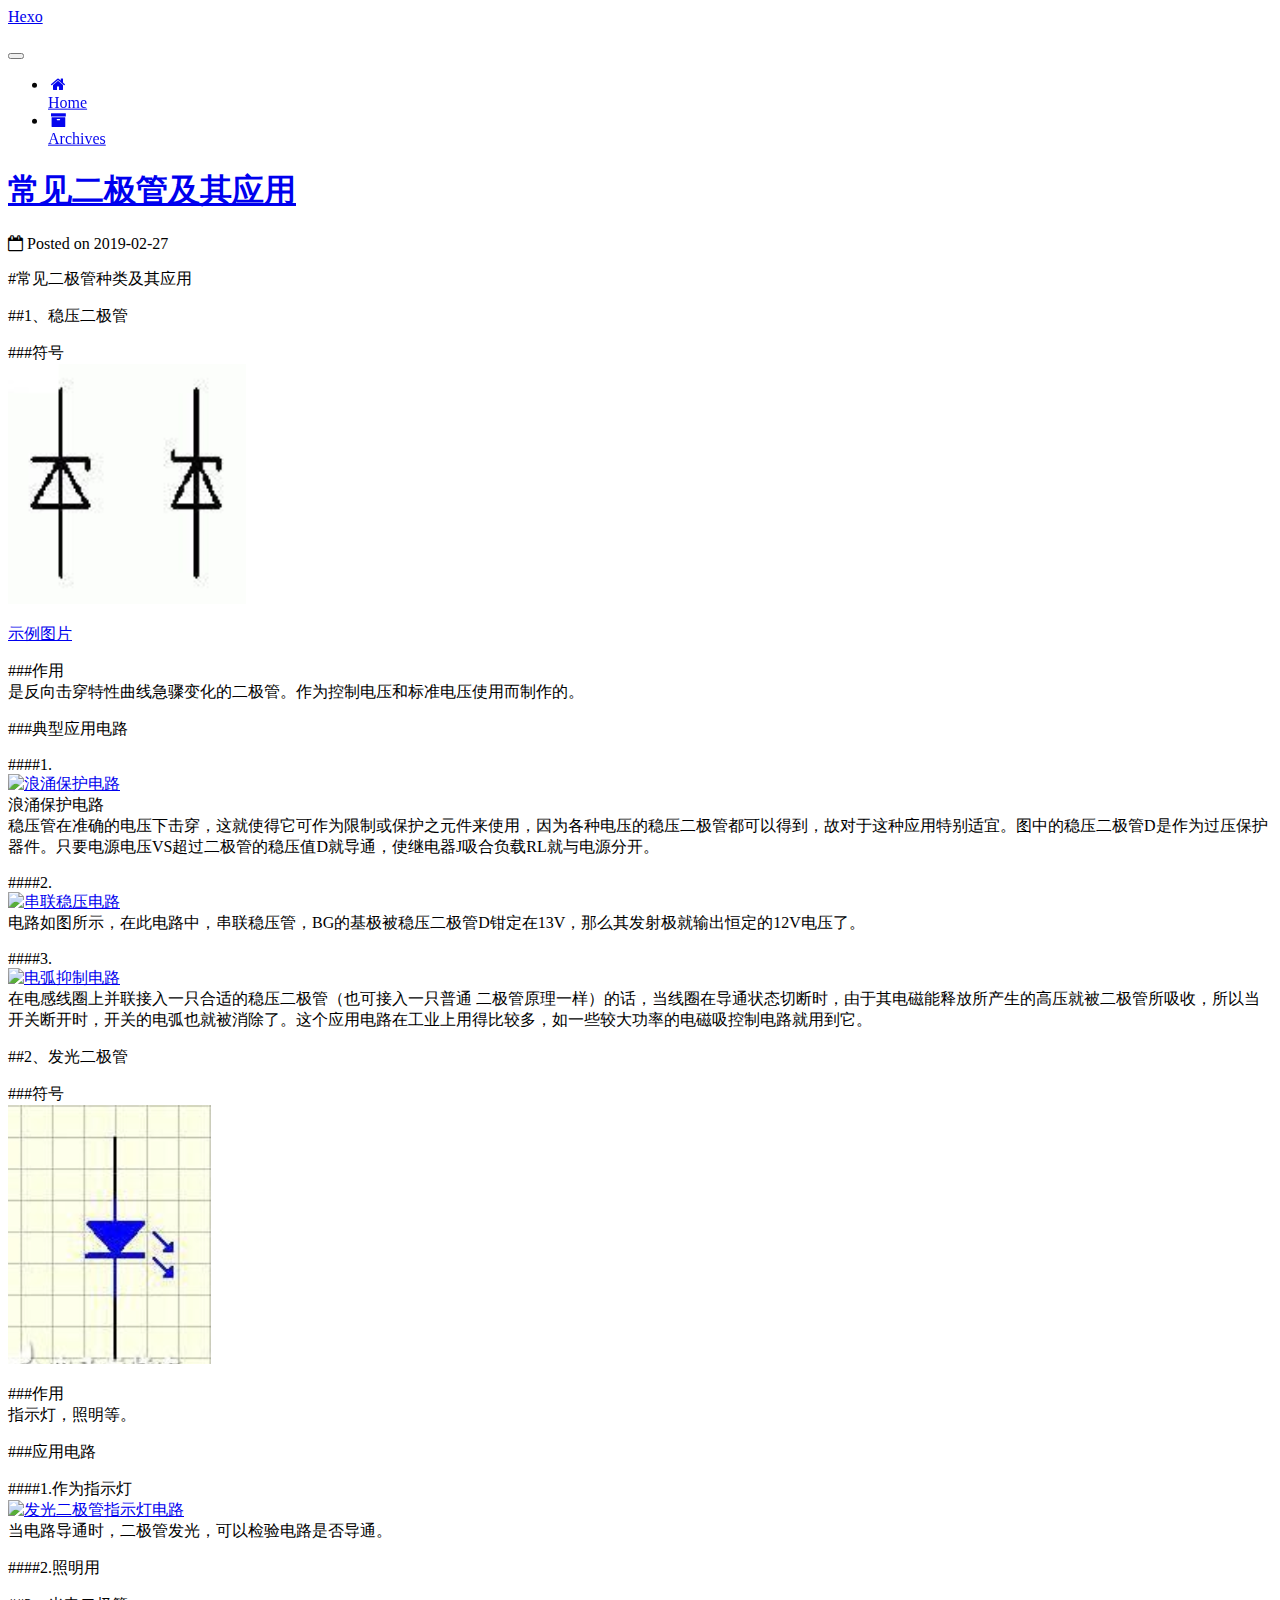
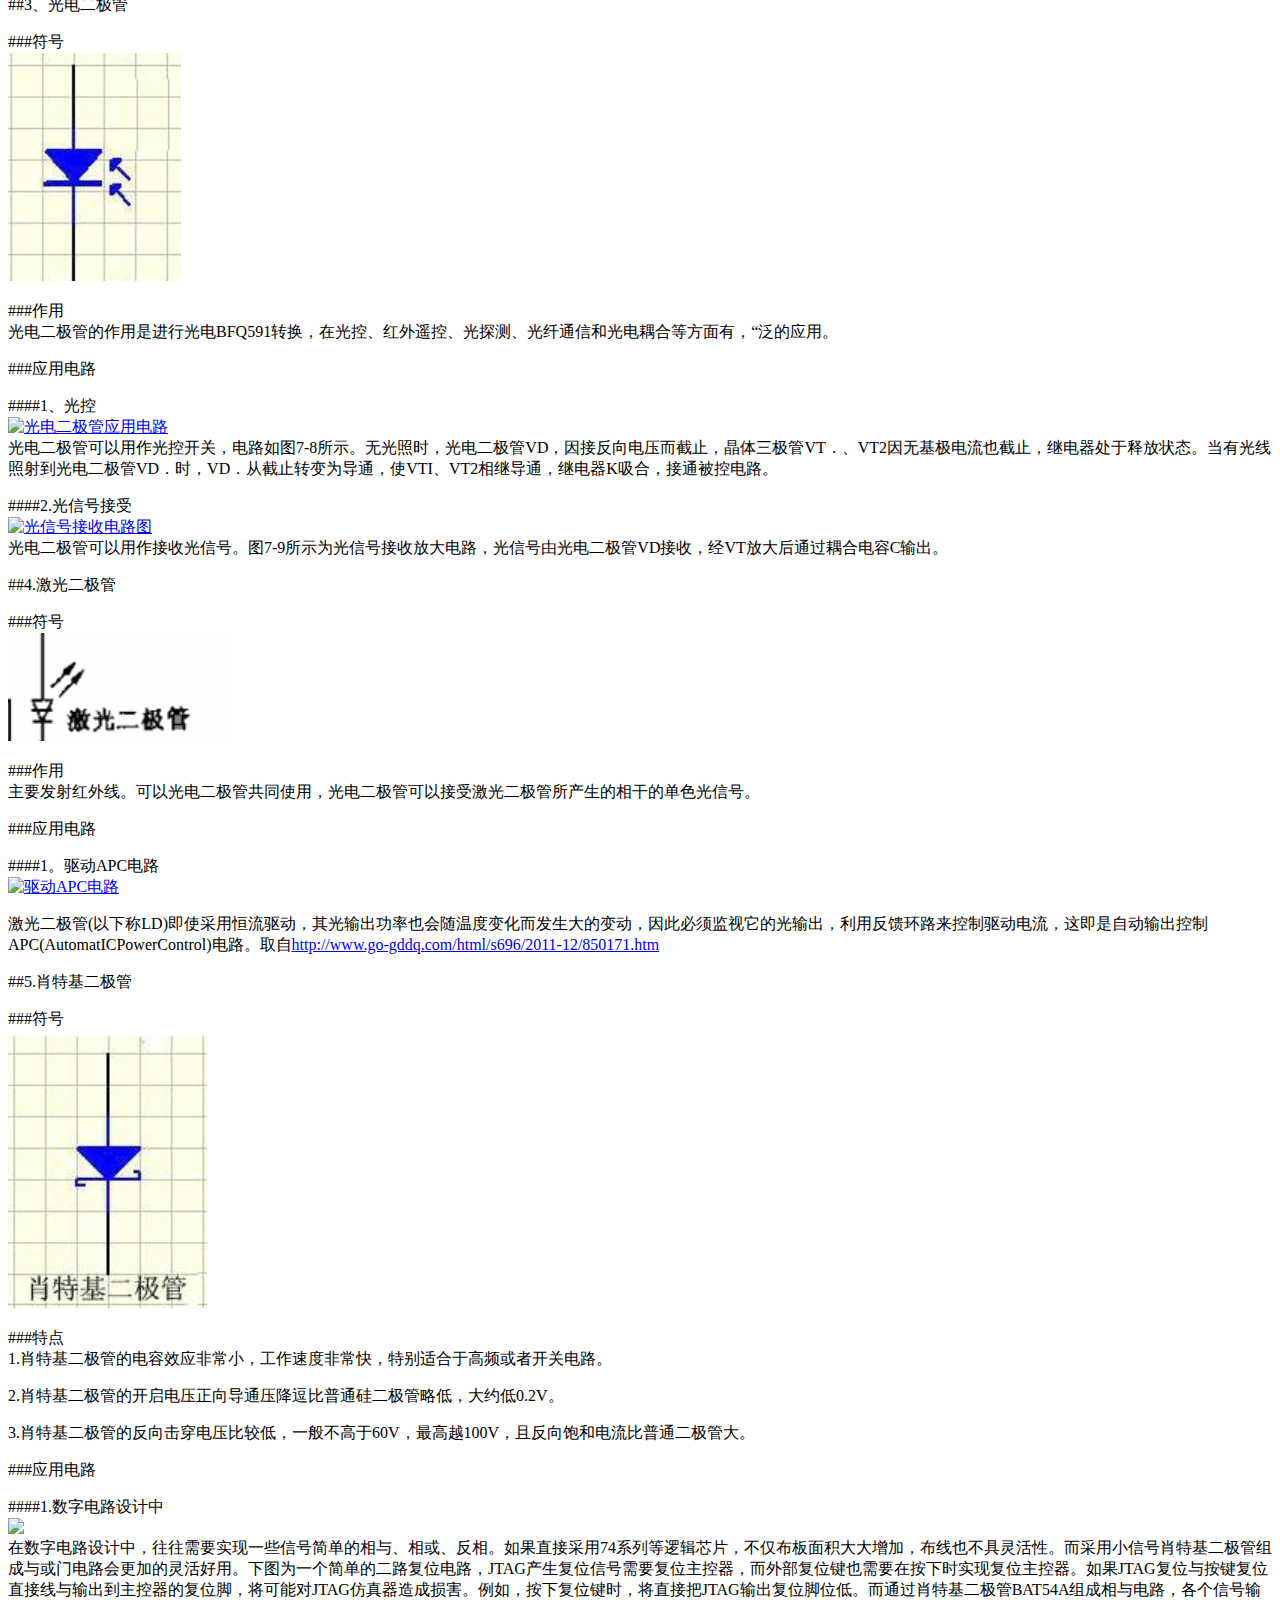
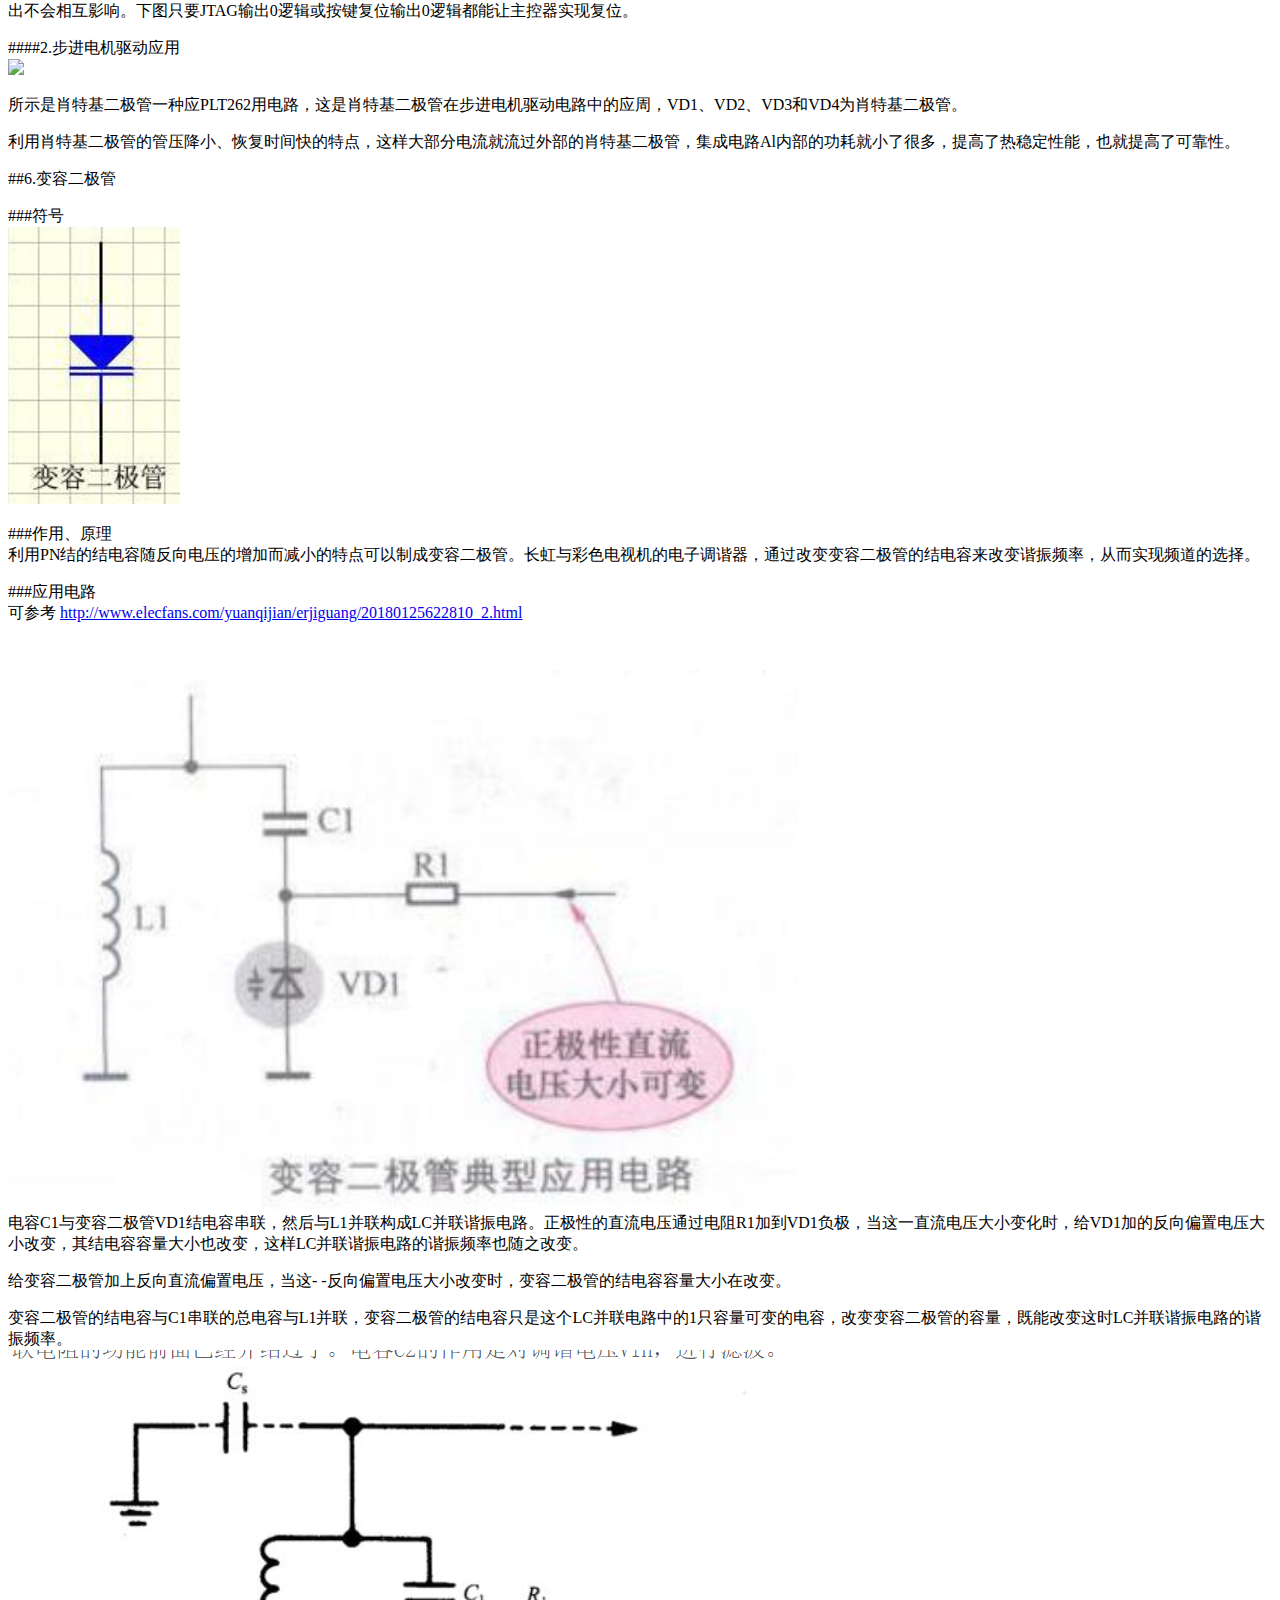
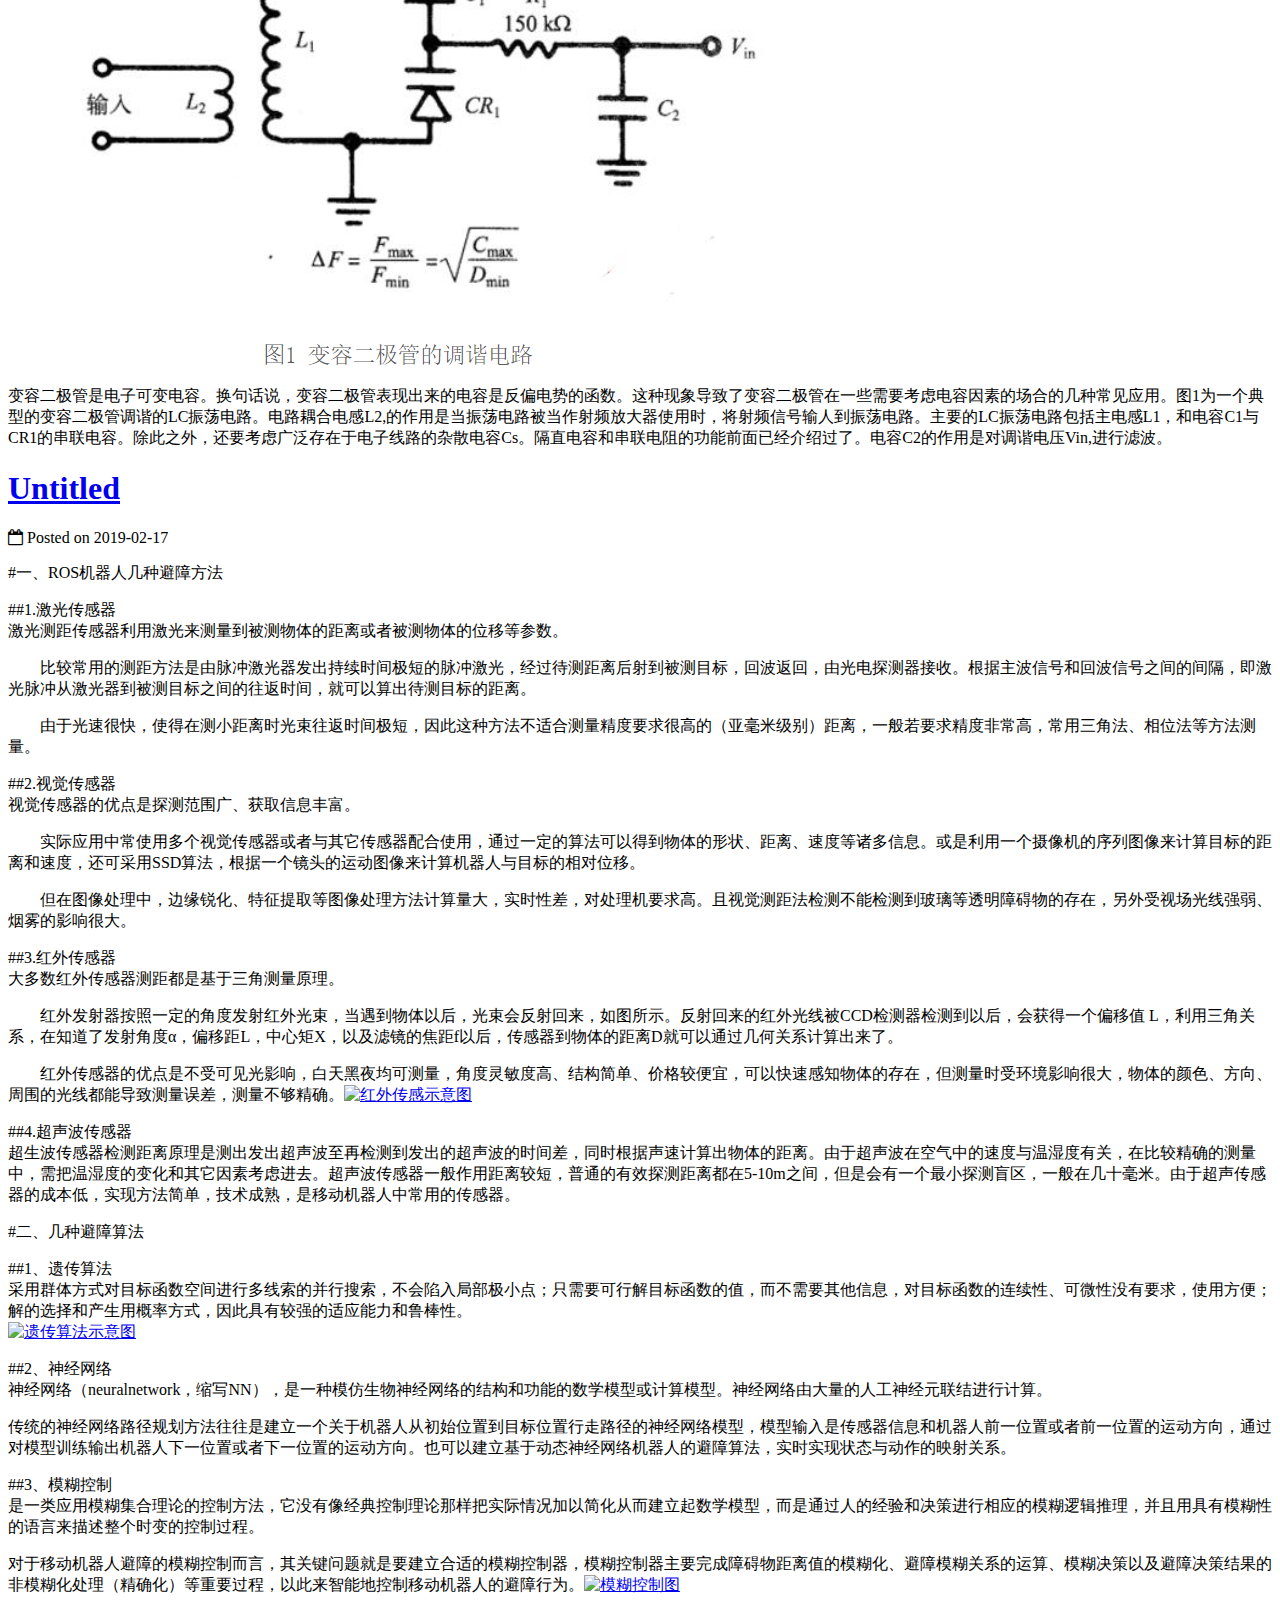
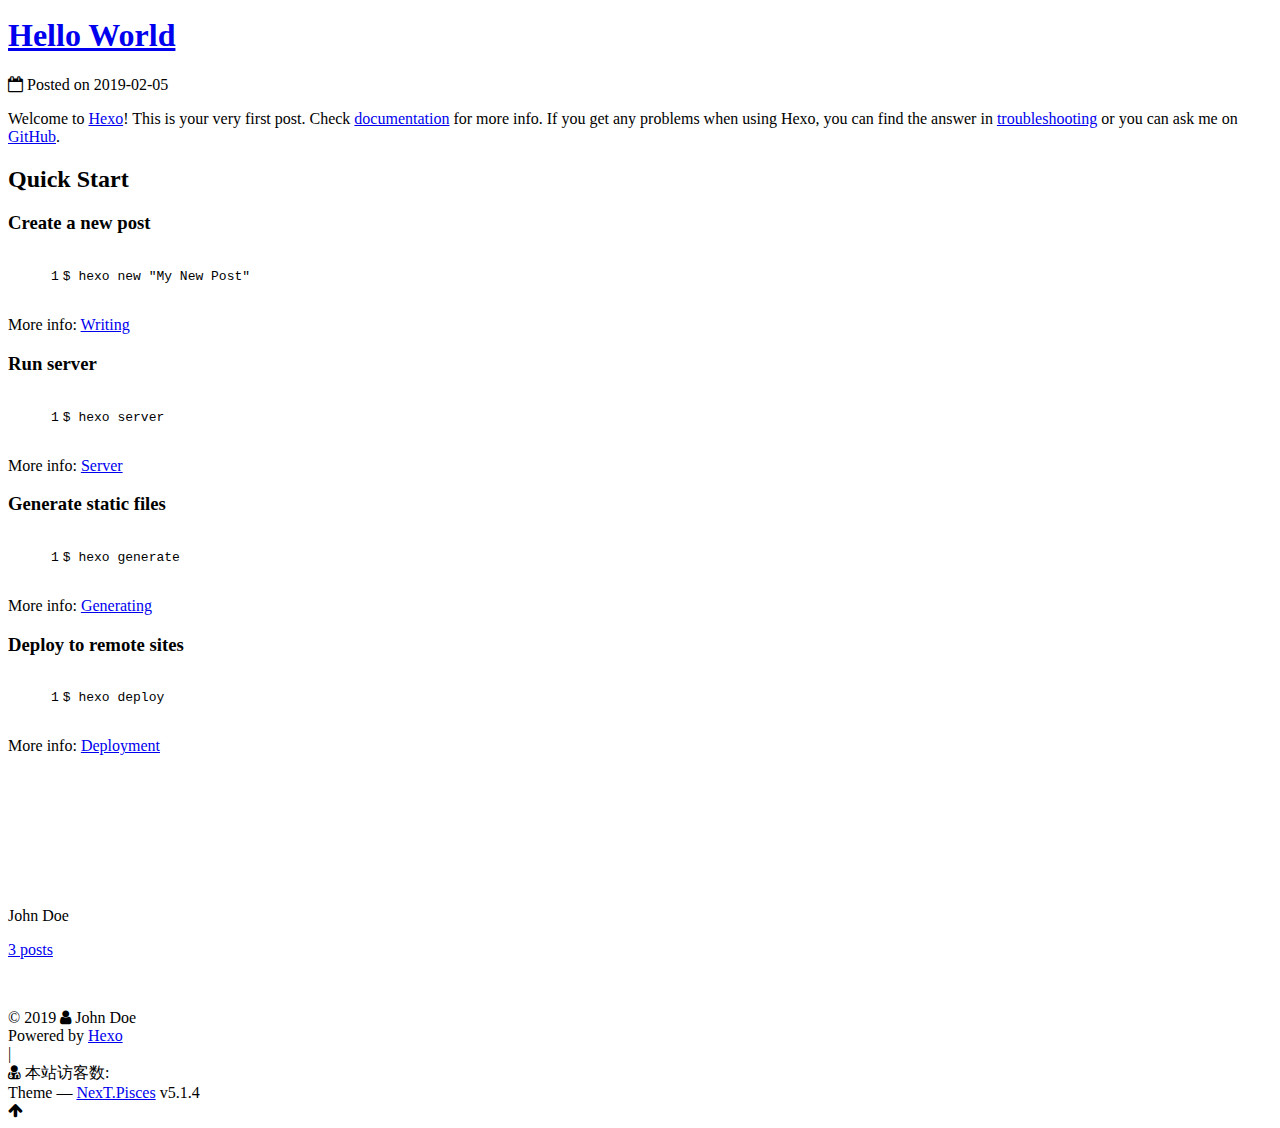
==== commit 9bf0e544: "Site updated: 2019-02-28 19:54:20" ====
--- a/index.html
+++ b/index.html
@@ -229,6 +229,169 @@
   
   
   <div class="post-block">
+    <link itemprop="mainEntityOfPage" href="http://yoursite.com/2019/02/27/常见二极管及其应用/">
+
+    <span hidden itemprop="author" itemscope="" itemtype="http://schema.org/Person">
+      <meta itemprop="name" content="John Doe">
+      <meta itemprop="description" content="">
+      <meta itemprop="image" content="/images/avatar.gif">
+    </span>
+
+    <span hidden itemprop="publisher" itemscope="" itemtype="http://schema.org/Organization">
+      <meta itemprop="name" content="Hexo">
+    </span>
+
+    
+      <header class="post-header">
+
+        
+        
+          <h1 class="post-title" itemprop="name headline">
+                
+                <a class="post-title-link" href="/2019/02/27/常见二极管及其应用/" itemprop="url">常见二极管及其应用</a></h1>
+        
+
+        <div class="post-meta">
+          <span class="post-time">
+            
+              <span class="post-meta-item-icon">
+                <i class="fa fa-calendar-o"></i>
+              </span>
+              
+                <span class="post-meta-item-text">Posted on</span>
+              
+              <time title="Post created" itemprop="dateCreated datePublished" datetime="2019-02-27T16:11:36+08:00">
+                2019-02-27
+              </time>
+            
+
+            
+
+            
+          </span>
+
+          
+
+          
+            
+          
+
+          
+          
+
+          
+
+          
+
+          
+
+        </div>
+      </header>
+    
+
+    
+    
+    
+    <div class="post-body" itemprop="articleBody">
+
+      
+      
+
+      
+        
+          
+            <p>#常见二极管种类及其应用</p>
+<p>##1、稳压二极管</p>
+<p>###符号<br><img src="/2019/02/27/常见二极管及其应用/稳压二极管.png" alt="示例图片" title="示例图片"></p>
+<p>###作用<br>  是反向击穿特性曲线急骤变化的二极管。作为控制电压和标准电压使用而制作的。</p>
+<p>###典型应用电路</p>
+<p>####1.<br><img src="http://file.elecfans.com/web1/M00/57/E6/o4YBAFtP7zqAbUjiAAAuuuA4buE189.jpg" alt="浪涌保护电路"><br>浪涌保护电路<br>稳压管在准确的电压下击穿，这就使得它可作为限制或保护之元件来使用，因为各种电压的稳压二极管都可以得到，故对于这种应用特别适宜。图中的稳压二极管D是作为过压保护器件。只要电源电压VS超过二极管的稳压值D就导通，使继电器J吸合负载RL就与电源分开。</p>
+<p>####2.<br><img src="http://file.elecfans.com/web1/M00/58/01/pIYBAFtP726AYM04AAA7n-rvwQ0593.jpg" alt="串联稳压电路"><br>电路如图所示，在此电路中，串联稳压管，BG的基极被稳压二极管D钳定在13V，那么其发射极就输出恒定的12V电压了。</p>
+<p>####3.<br><img src="http://file.elecfans.com/web1/M00/58/00/pIYBAFtP72GACKo7AAA1k8cDyj4601.jpg" alt="电弧抑制电路"><br>在电感线圈上并联接入一只合适的稳压二极管（也可接入一只普通 二极管原理一样）的话，当线圈在导通状态切断时，由于其电磁能释放所产生的高压就被二极管所吸收，所以当开关断开时，开关的电弧也就被消除了。这个应用电路在工业上用得比较多，如一些较大功率的电磁吸控制电路就用到它。</p>
+<p>##2、发光二极管</p>
+<p>###符号<br><img src="/2019/02/27/常见二极管及其应用/发光二极管.png" alt="发光二极管"></p>
+<p>###作用<br>指示灯，照明等。</p>
+<p>###应用电路</p>
+<p>####1.作为指示灯<br><img src="http://admin22.51dzw.com/UploadFiles/201201/20120107093054164.jpg" alt="发光二极管指示灯电路"><br>当电路导通时，二极管发光，可以检验电路是否导通。</p>
+<p>####2.照明用</p>
+<p>##3、光电二极管</p>
+<p>###符号<br><img src="/2019/02/27/常见二极管及其应用/光电二极管.png" alt="光电二极管"></p>
+<p>###作用<br>光电二极管的作用是进行光电BFQ591转换，在光控、红外遥控、光探测、光纤通信和光电耦合等方面有，“泛的应用。</p>
+<p>###应用电路</p>
+<p>####1、光控<br><img src="http://www.elecfans.com/uploads/allimg/171130/2749557-1G1301S33V28.jpg" alt="光电二极管应用电路"><br> 光电二极管可以用作光控开关，电路如图7-8所示。无光照时，光电二极管VD，因接反向电压而截止，晶体三极管VT．、VT2因无基极电流也截止，继电器处于释放状态。当有光线照射到光电二极管VD．时，VD．从截止转变为导通，使VTI、VT2相继导通，继电器K吸合，接通被控电路。</p>
+<p>####2.光信号接受<br><img src="http://www.elecfans.com/uploads/allimg/171130/2749557-1G1301S3501L.jpg" alt="光信号接收电路图"><br> 光电二极管可以用作接收光信号。图7-9所示为光信号接收放大电路，光信号由光电二极管VD接收，经VT放大后通过耦合电容C输出。</p>
+<p>##4.激光二极管</p>
+<p>###符号<br><img src="/2019/02/27/常见二极管及其应用/激光二极管.png" alt="激光二极管"></p>
+<p>###作用<br>主要发射红外线。可以光电二极管共同使用，光电二极管可以接受激光二极管所产生的相干的单色光信号。</p>
+<p>###应用电路</p>
+<p>####1。驱动APC电路<br><img src="http://www.go-gddq.com/upload/2011-12/11121112297441.jpg" alt="驱动APC电路"></p>
+<p>激光二极管(以下称LD)即使采用恒流驱动，其光输出功率也会随温度变化而发生大的变动，因此必须监视它的光输出，利用反馈环路来控制驱动电流，这即是自动输出控制APC(AutomatICPowerControl)电路。取自<a href="http://www.go-gddq.com/html/s696/2011-12/850171.htm" target="_blank" rel="noopener">http://www.go-gddq.com/html/s696/2011-12/850171.htm</a></p>
+<p>##5.肖特基二极管</p>
+<p>###符号<br><img src="/2019/02/27/常见二极管及其应用/肖特基二极管.jpg" alt="肖特基二极管"></p>
+<p>###特点<br>1.肖特基二极管的电容效应非常小，工作速度非常快，特别适合于高频或者开关电路。</p>
+<p>2.肖特基二极管的开启电压正向导通压降逗比普通硅二极管略低，大约低0.2V。</p>
+<p>3.肖特基二极管的反向击穿电压比较低，一般不高于60V，最高越100V，且反向饱和电流比普通二极管大。</p>
+<p>###应用电路</p>
+<p>####1.数字电路设计中<br><img src="http://file.elecfans.com/web1/M00/45/2A/pIYBAFpkBiyAP69oAADCrd7zNYU558.jpg" alt=" "><br>在数字电路设计中，往往需要实现一些信号简单的相与、相或、反相。如果直接采用74系列等逻辑芯片，不仅布板面积大大增加，布线也不具灵活性。而采用小信号肖特基二极管组成与或门电路会更加的灵活好用。下图为一个简单的二路复位电路，JTAG产生复位信号需要复位主控器，而外部复位键也需要在按下时实现复位主控器。如果JTAG复位与按键复位直接线与输出到主控器的复位脚，将可能对JTAG仿真器造成损害。例如，按下复位键时，将直接把JTAG输出复位脚位低。而通过肖特基二极管BAT54A组成相与电路，各个信号输出不会相互影响。下图只要JTAG输出0逻辑或按键复位输出0逻辑都能让主控器实现复位。</p>
+<p>####2.步进电机驱动应用<br><img src="http://admin22.51dzw.com/UploadFiles/201301/20130103153452203.jpg" alt=" "></p>
+<p>所示是肖特基二极管一种应PLT262用电路，这是肖特基二极管在步进电机驱动电路中的应周，VD1、VD2、VD3和VD4为肖特基二极管。</p>
+<p>利用肖特基二极管的管压降小、恢复时间快的特点，这样大部分电流就流过外部的肖特基二极管，集成电路Al内部的功耗就小了很多，提高了热稳定性能，也就提高了可靠性。</p>
+<p>##6.变容二极管</p>
+<p>###符号<br><img src="/2019/02/27/常见二极管及其应用/变容二极管.png" alt=" "></p>
+<p>###作用、原理<br>利用PN结的结电容随反向电压的增加而减小的特点可以制成变容二极管。长虹与彩色电视机的电子调谐器，通过改变变容二极管的结电容来改变谐振频率，从而实现频道的选择。</p>
+<p>###应用电路<br>可参考 <a href="http://www.elecfans.com/yuanqijian/erjiguang/20180125622810_2.html" target="_blank" rel="noopener">http://www.elecfans.com/yuanqijian/erjiguang/20180125622810_2.html</a></p>
+<p><img src="/2019/02/27/常见二极管及其应用/变容二极管典型应用电路1.png" alt="变容二极管典型应用电路1"><br>  电容C1与变容二极管VD1结电容串联，然后与L1并联构成LC并联谐振电路。正极性的直流电压通过电阻R1加到VD1负极，当这一直流电压大小变化时，给VD1加的反向偏置电压大小改变，其结电容容量大小也改变，这样LC并联谐振电路的谐振频率也随之改变。</p>
+<p> 给变容二极管加上反向直流偏置电压，当这- -反向偏置电压大小改变时，变容二极管的结电容容量大小在改变。</p>
+<p>  变容二极管的结电容与C1串联的总电容与L1并联，变容二极管的结电容只是这个LC并联电路中的1只容量可变的电容，改变变容二极管的容量，既能改变这时LC并联谐振电路的谐振频率。<br><img src="/2019/02/27/常见二极管及其应用/变容二极管典型应用电路2.png" alt="  "></p>
+<p>   变容二极管是电子可变电容。换句话说，变容二极管表现出来的电容是反偏电势的函数。这种现象导致了变容二极管在一些需要考虑电容因素的场合的几种常见应用。图1为一个典型的变容二极管调谐的LC振荡电路。电路耦合电感L2,的作用是当振荡电路被当作射频放大器使用时，将射频信号输人到振荡电路。主要的LC振荡电路包括主电感L1，和电容C1与CR1的串联电容。除此之外，还要考虑广泛存在于电子线路的杂散电容Cs。隔直电容和串联电阻的功能前面已经介绍过了。电容C2的作用是对调谐电压Vin,进行滤波。</p>
+
+          
+        
+      
+    </div>
+    
+    
+    
+
+    
+
+    
+
+    
+
+    <footer class="post-footer">
+      
+
+      
+
+      
+
+      
+      
+        <div class="post-eof"></div>
+      
+    </footer>
+  </div>
+  
+  
+  
+  </article>
+
+
+    
+      
+
+  
+
+  
+  
+  
+
+  <article class="post post-type-normal" itemscope="" itemtype="http://schema.org/Article">
+  
+  
+  
+  <div class="post-block">
     <link itemprop="mainEntityOfPage" href="http://yoursite.com/2019/02/17/ROS机器人几种避障方法/">
 
     <span hidden itemprop="author" itemscope="" itemtype="http://schema.org/Person">
@@ -526,7 +689,7 @@
               
                 <a href="/archives/">
               
-                  <span class="site-state-item-count">2</span>
+                  <span class="site-state-item-count">3</span>
                   <span class="site-state-item-name">posts</span>
                 </a>
               </div>
@@ -558,7 +721,12 @@
       
 
     </div>
-  </aside>
+    </aside>
+    <div id="music163player">
+    <iframe frameborder="no" border="0" marginwidth="0" marginheight="0" width="120" height="30" src="//music.163.com/outchain/player?type=2&id=38358214&auto=0&height=66">
+    </iframe>
+    </div>
+
 
 
         
@@ -567,7 +735,8 @@
 
     <footer id="footer" class="footer">
       <div class="footer-inner">
-        <div class="copyright">&copy; <span itemprop="copyrightYear">2019</span>
+        <script async src="https://busuanzi.ibruce.info/busuanzi/2.3/busuanzi.pure.mini.js"></script>
+<div class="copyright">&copy; <span itemprop="copyrightYear">2019</span>
   <span class="with-love">
     <i class="fa fa-user"></i>
   </span>
@@ -585,6 +754,11 @@
 
 
 
+<div class="powered-by">
+<i class="fa fa-user-md"></i><span id="busuanzi_container_site_uv">
+  本站访客数:<span id="busuanzi_value_site_uv"></span>
+</span>
+</div>
   <div class="theme-info">Theme &mdash; <a class="theme-link" target="_blank" href="https://github.com/iissnan/hexo-theme-next">NexT.Pisces</a> v5.1.4</div>
 
 
@@ -611,7 +785,7 @@
 
     
 
-  </div>
+
 
   
 
@@ -755,5 +929,8 @@
 
   
 
-</body>
+
+</div></body>
 </html>
+<!-- 页面点击小红心 -->
+<script type="text/javascript" src="/js/src/clicklove.js"></script>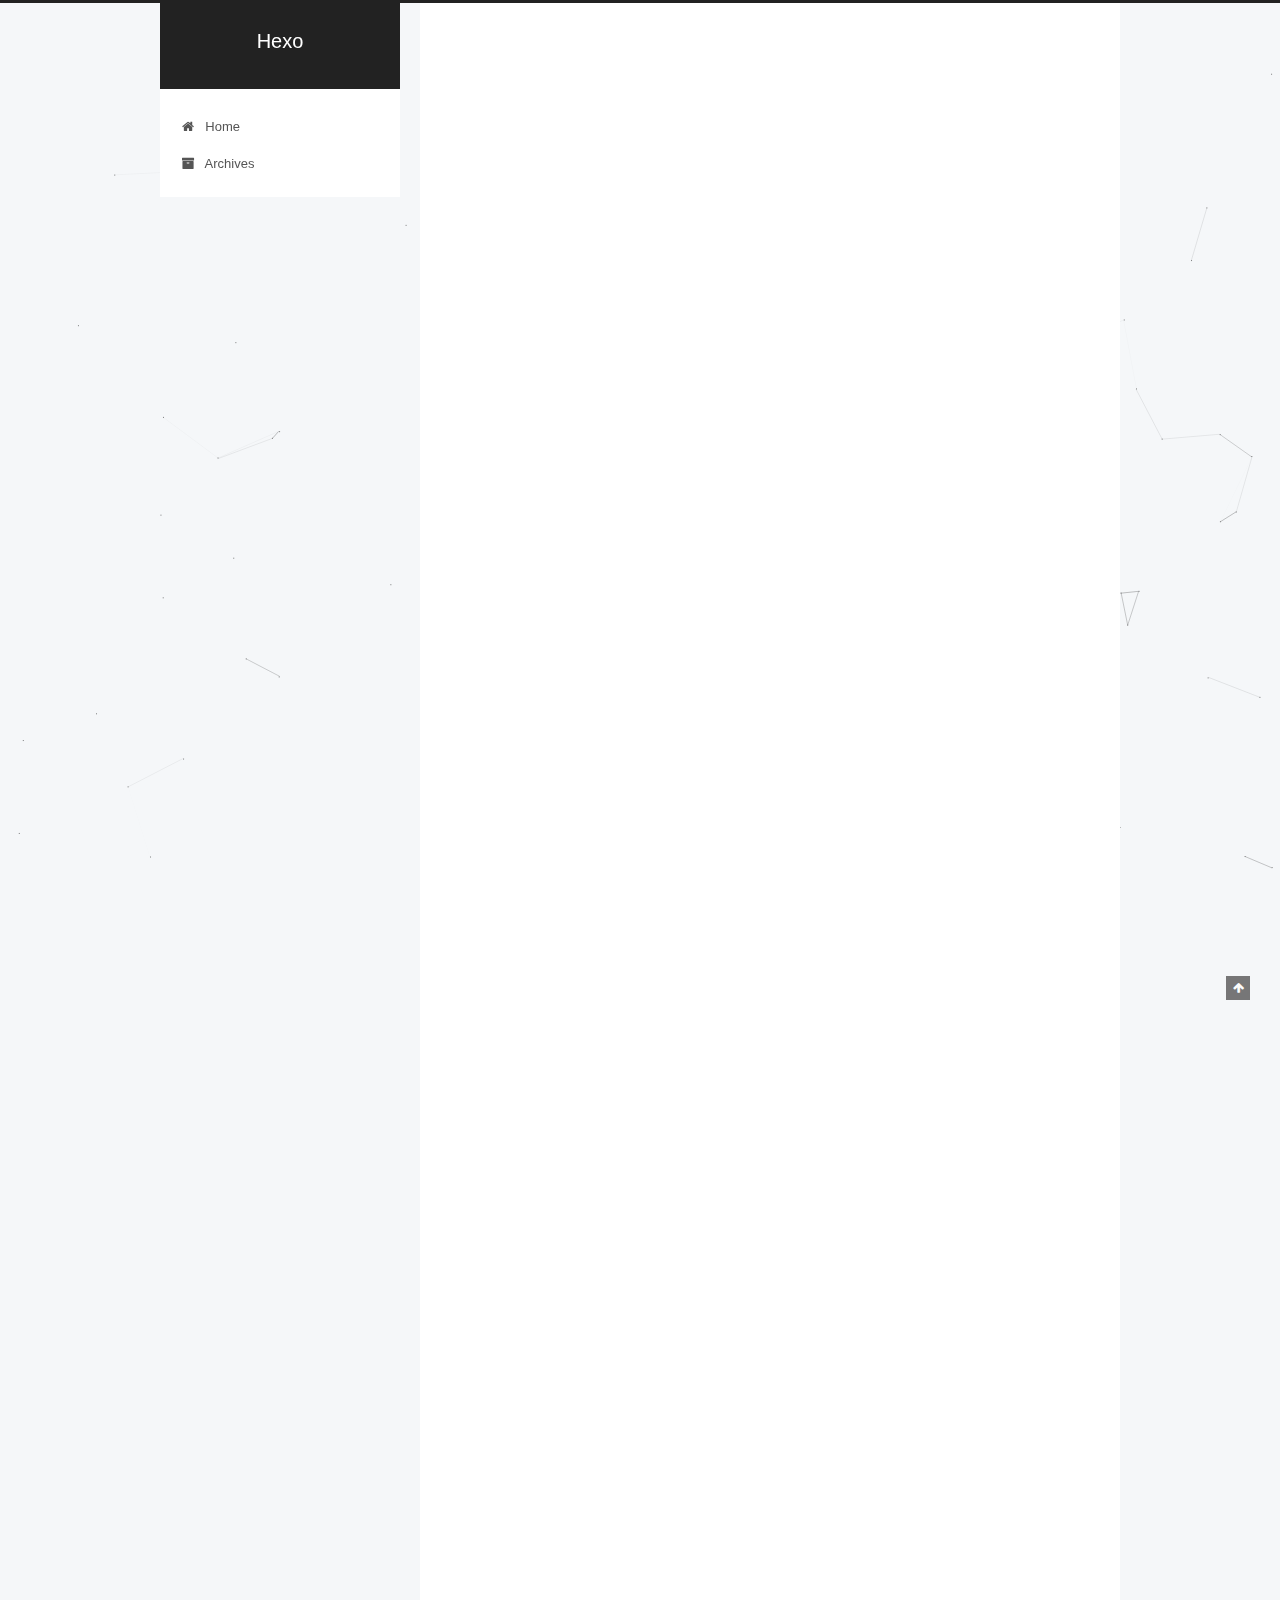
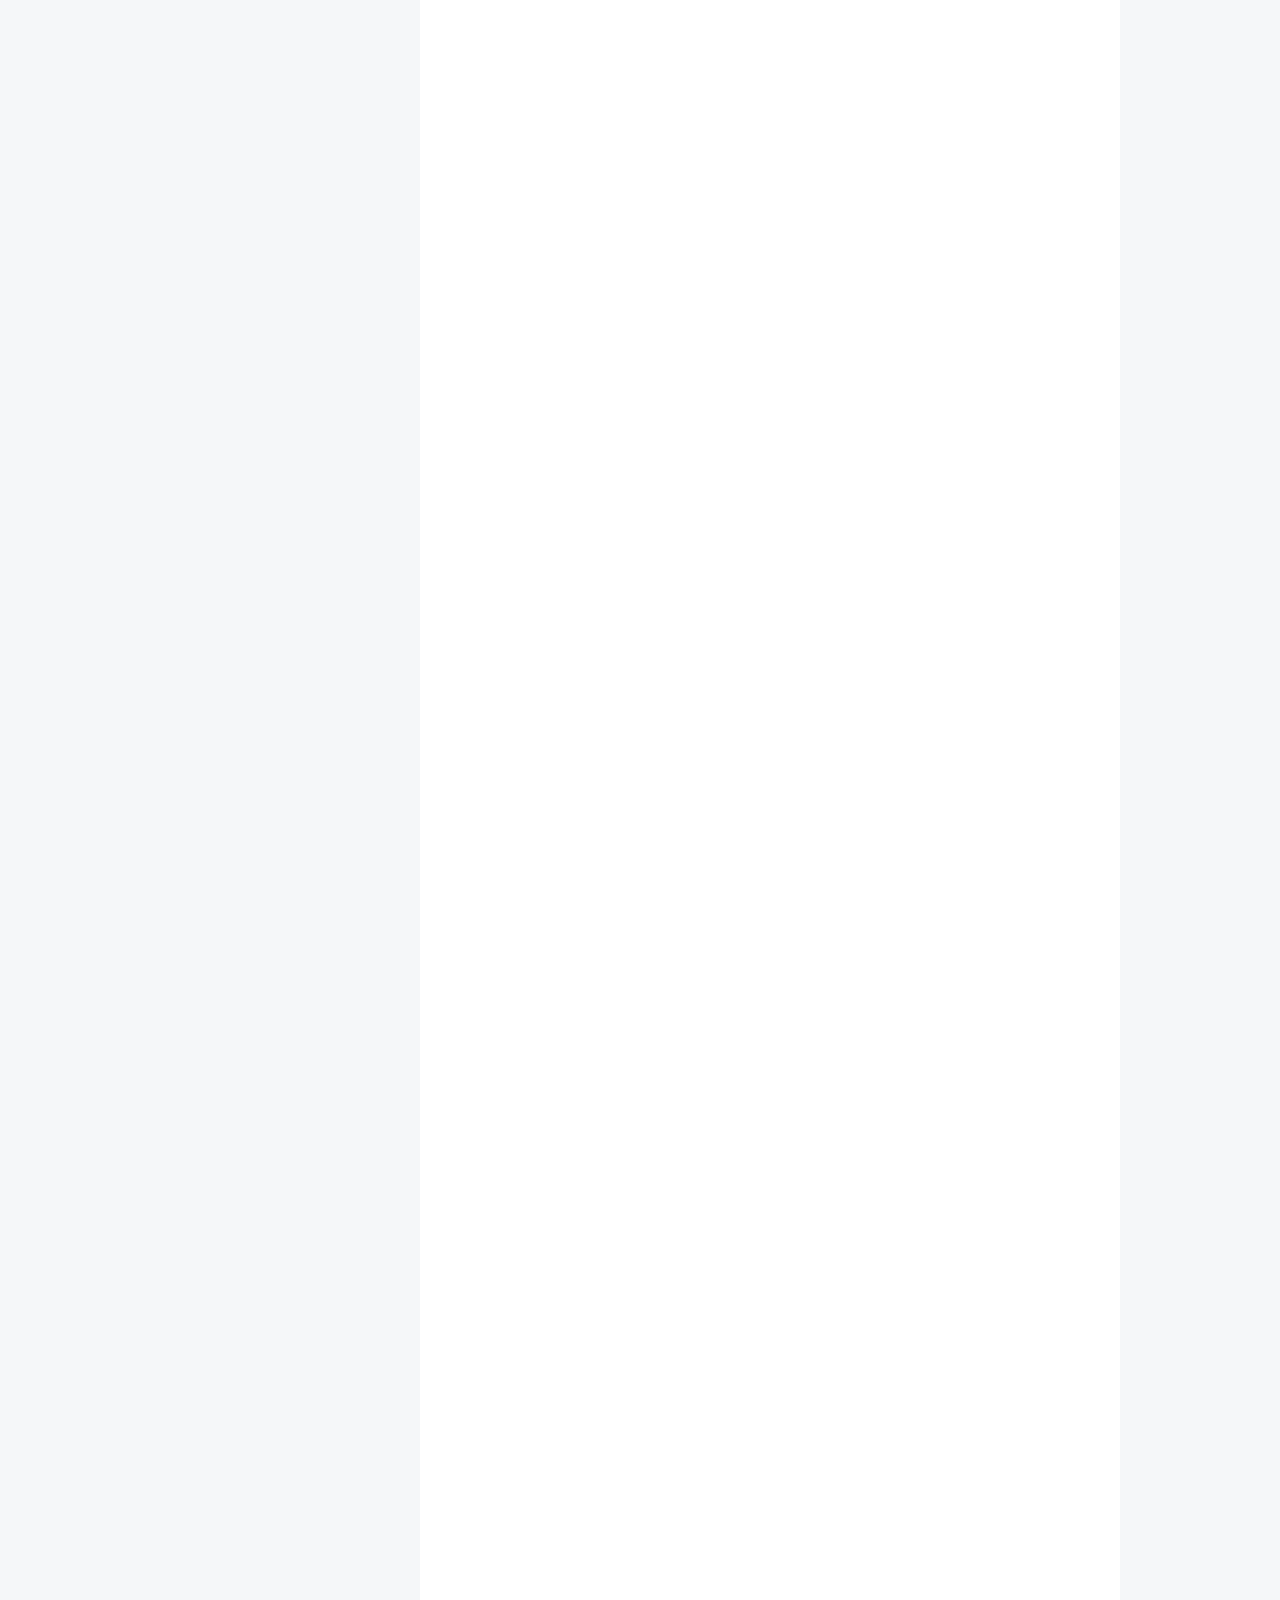
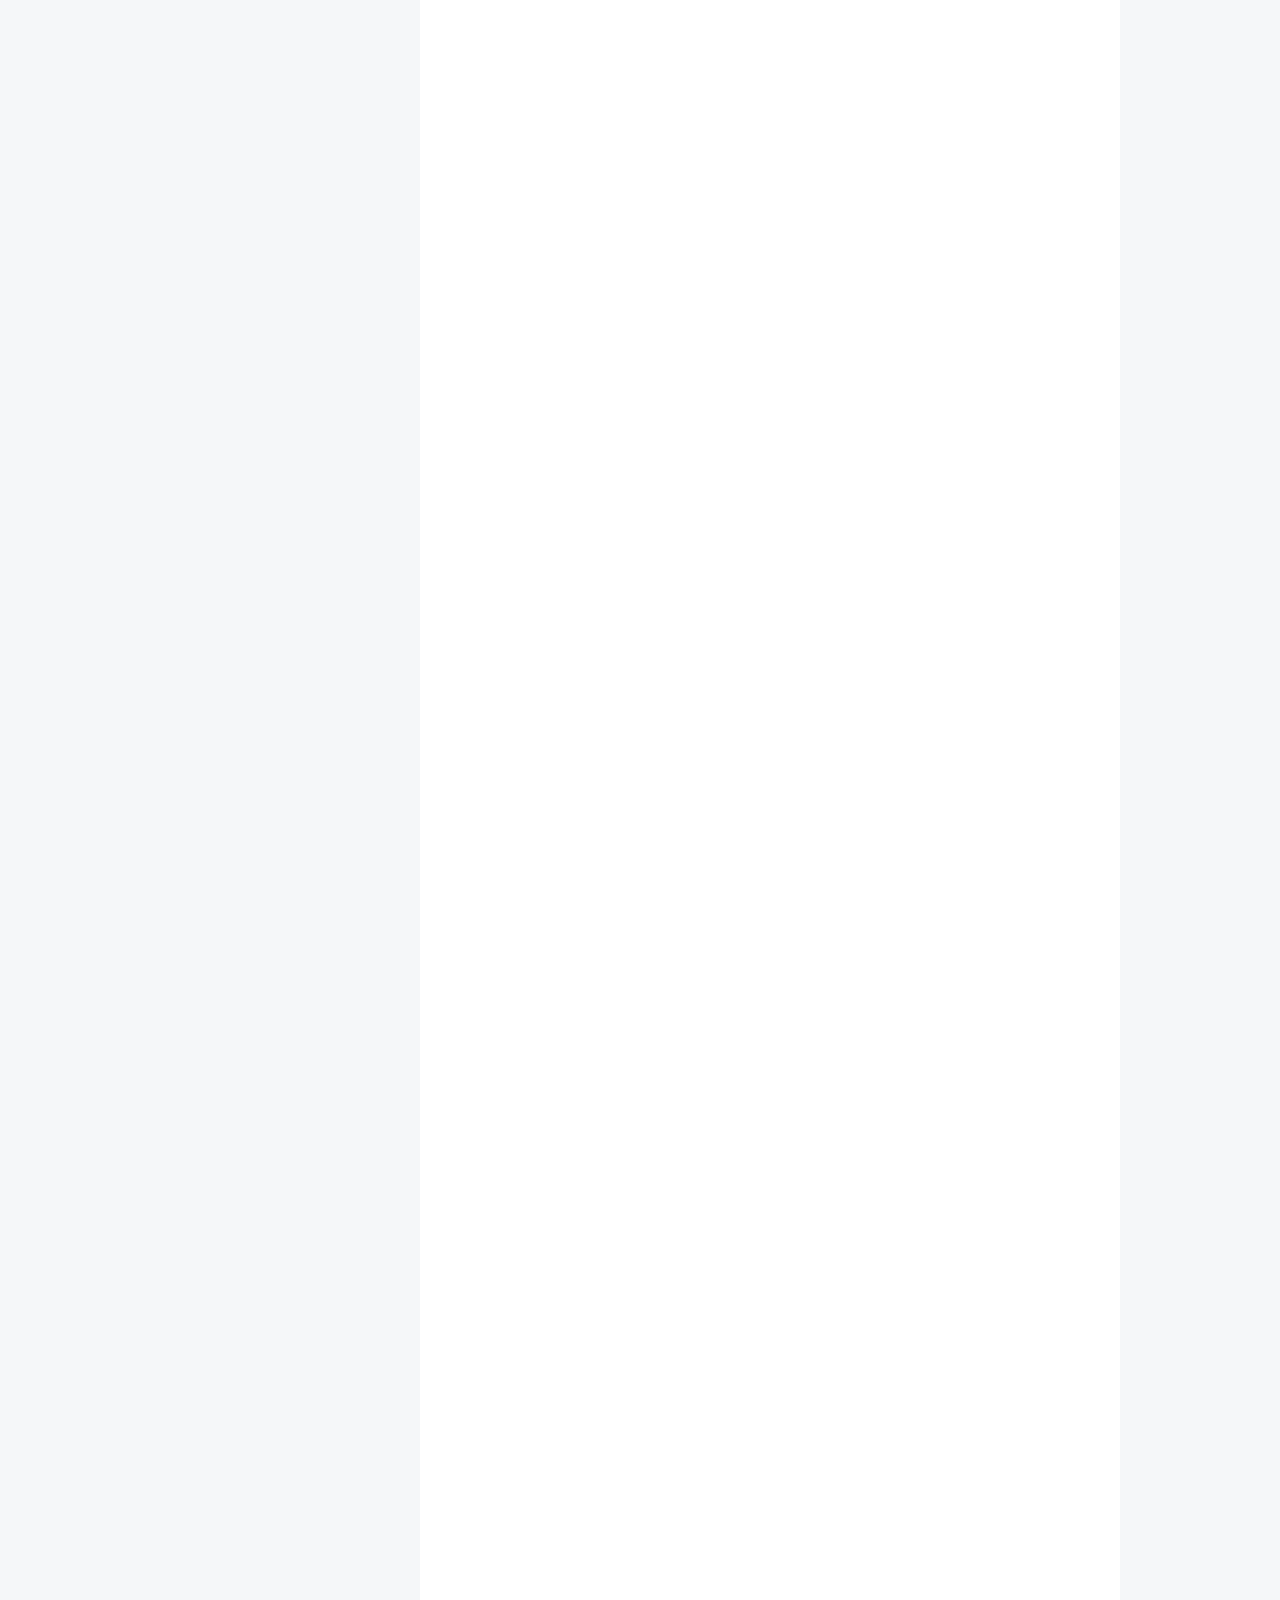
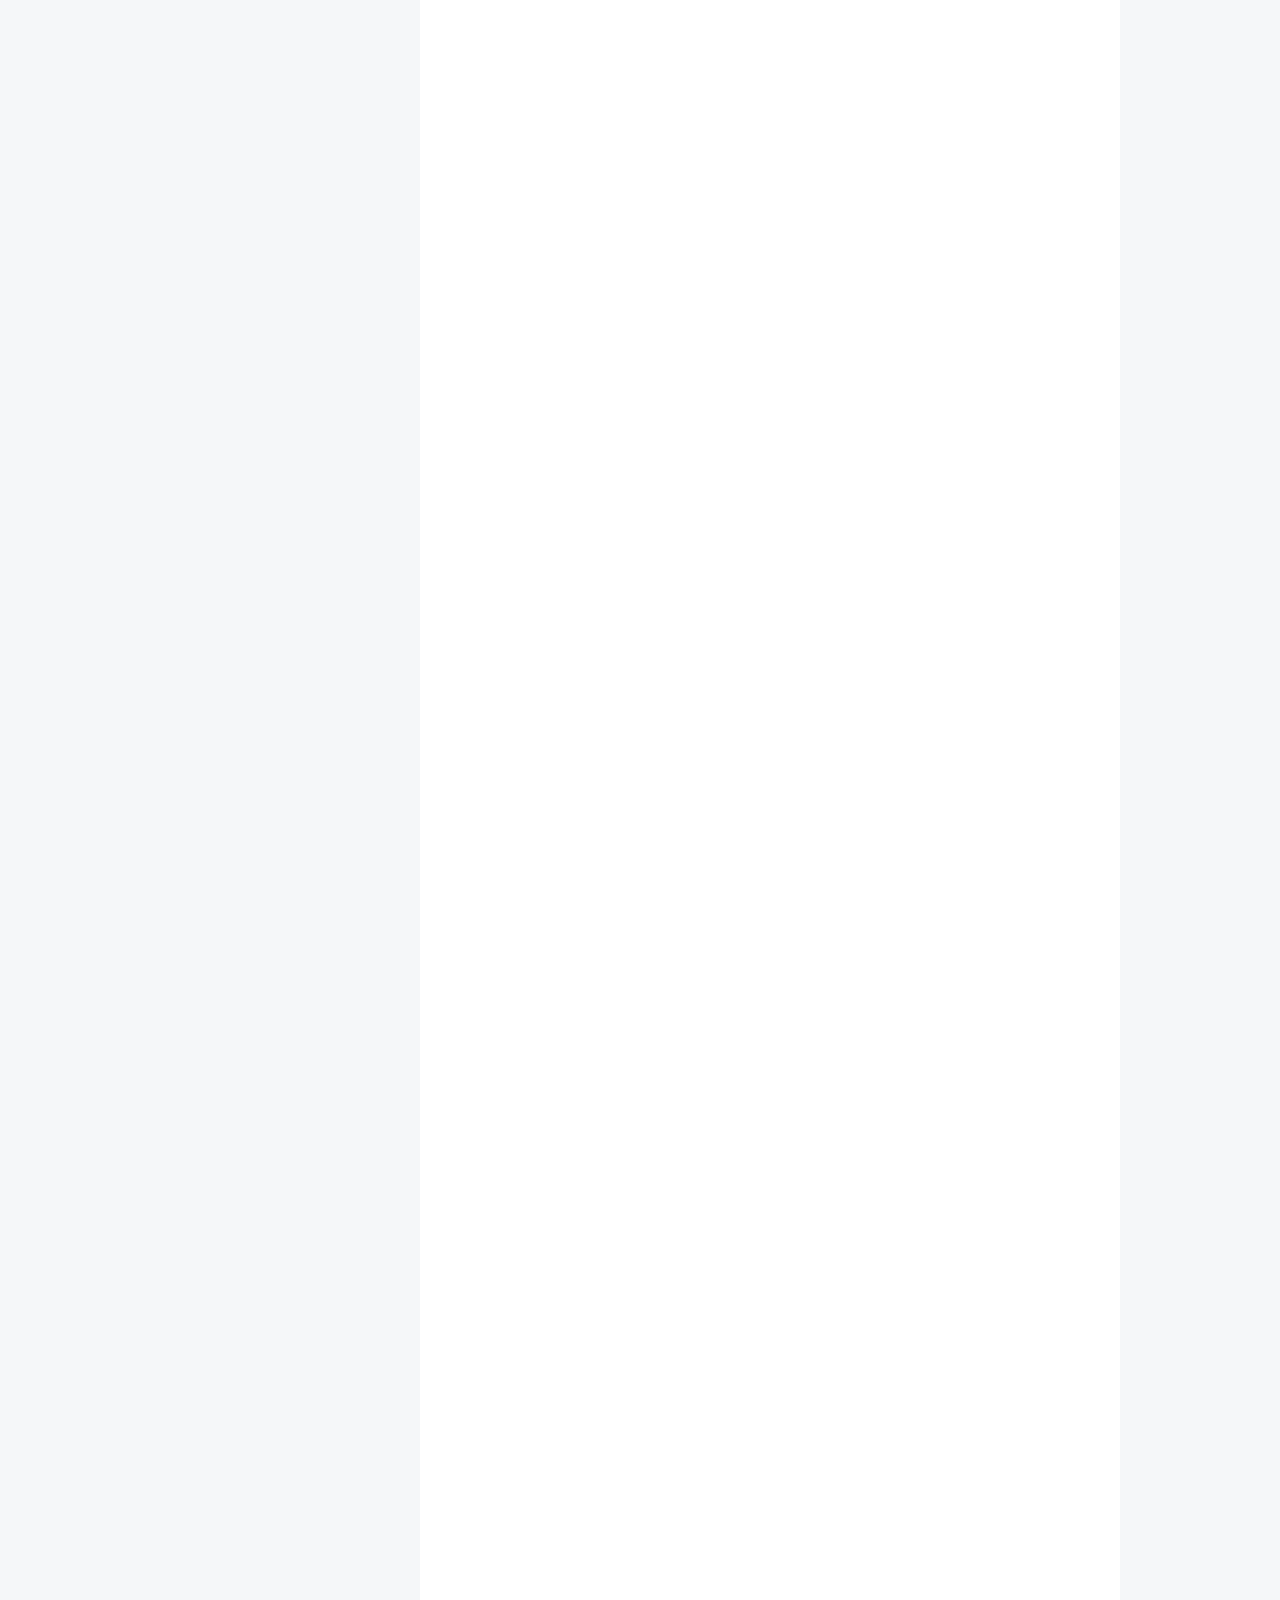
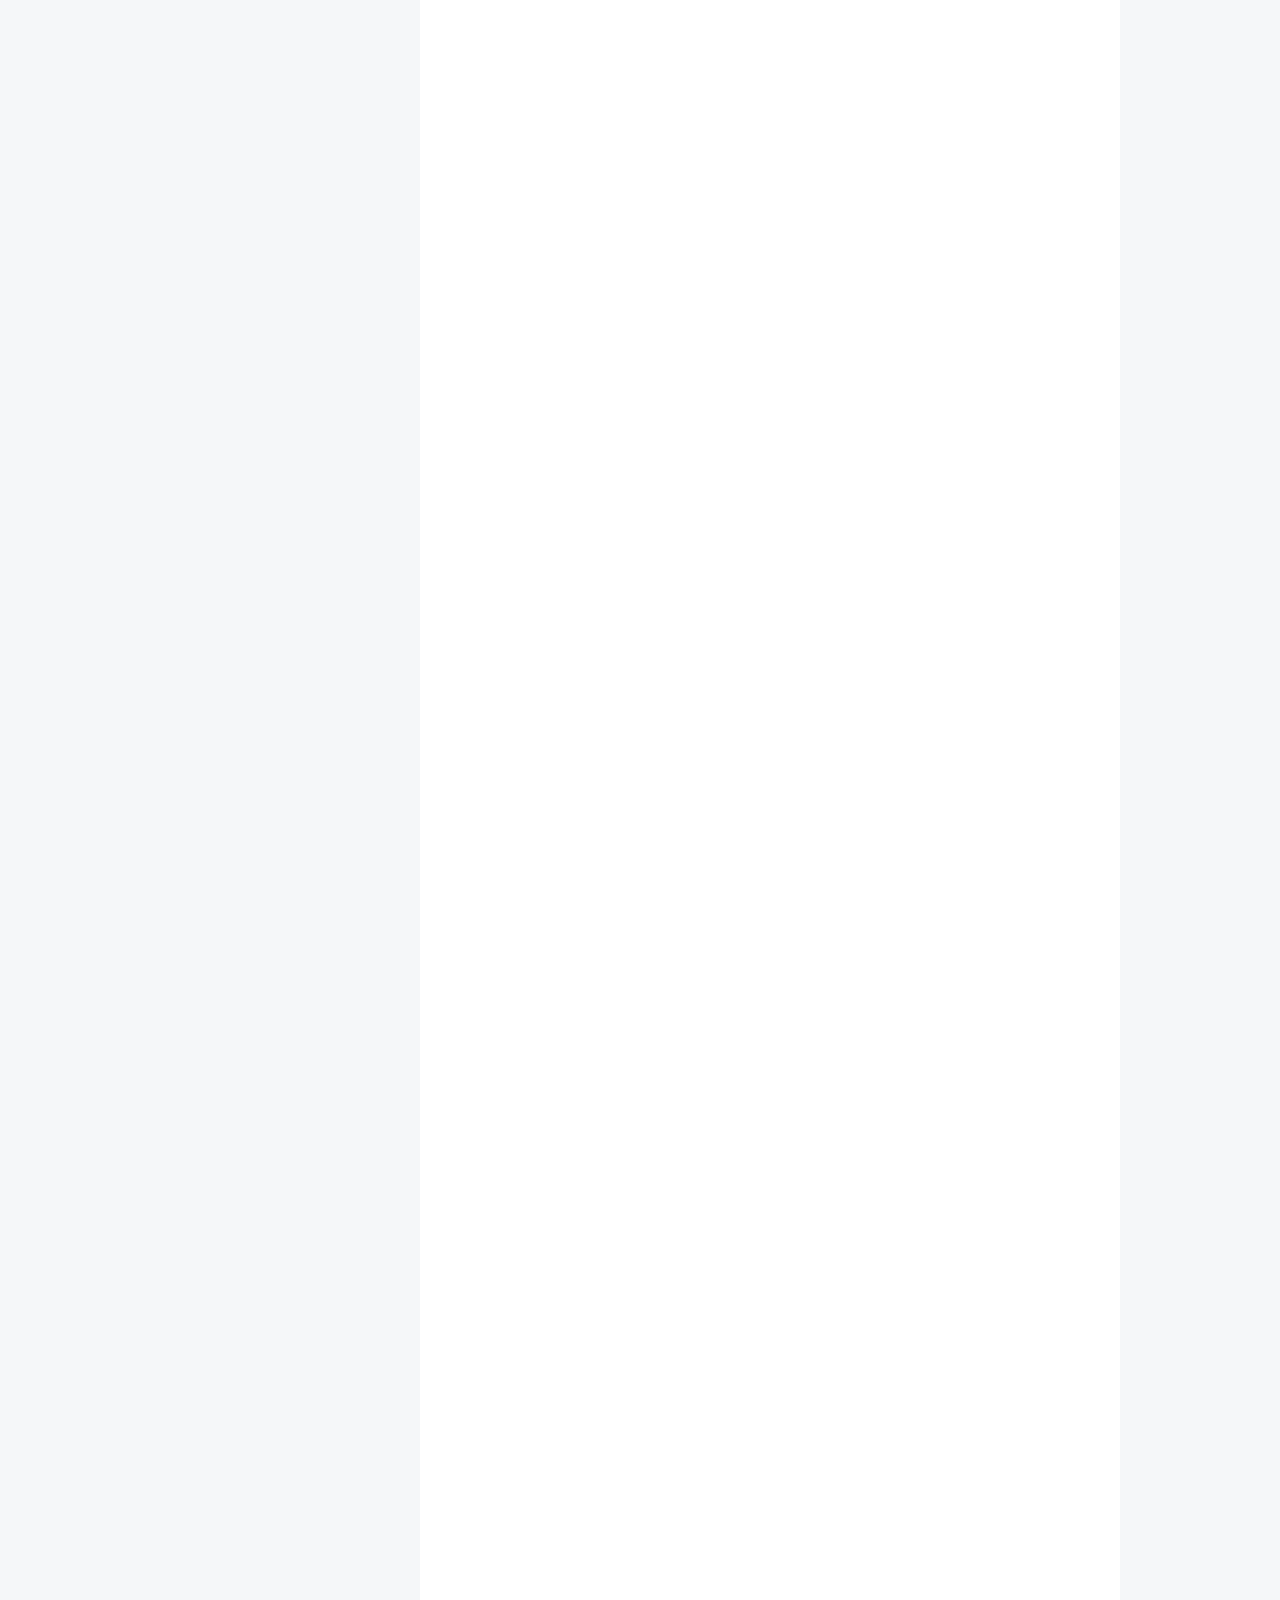
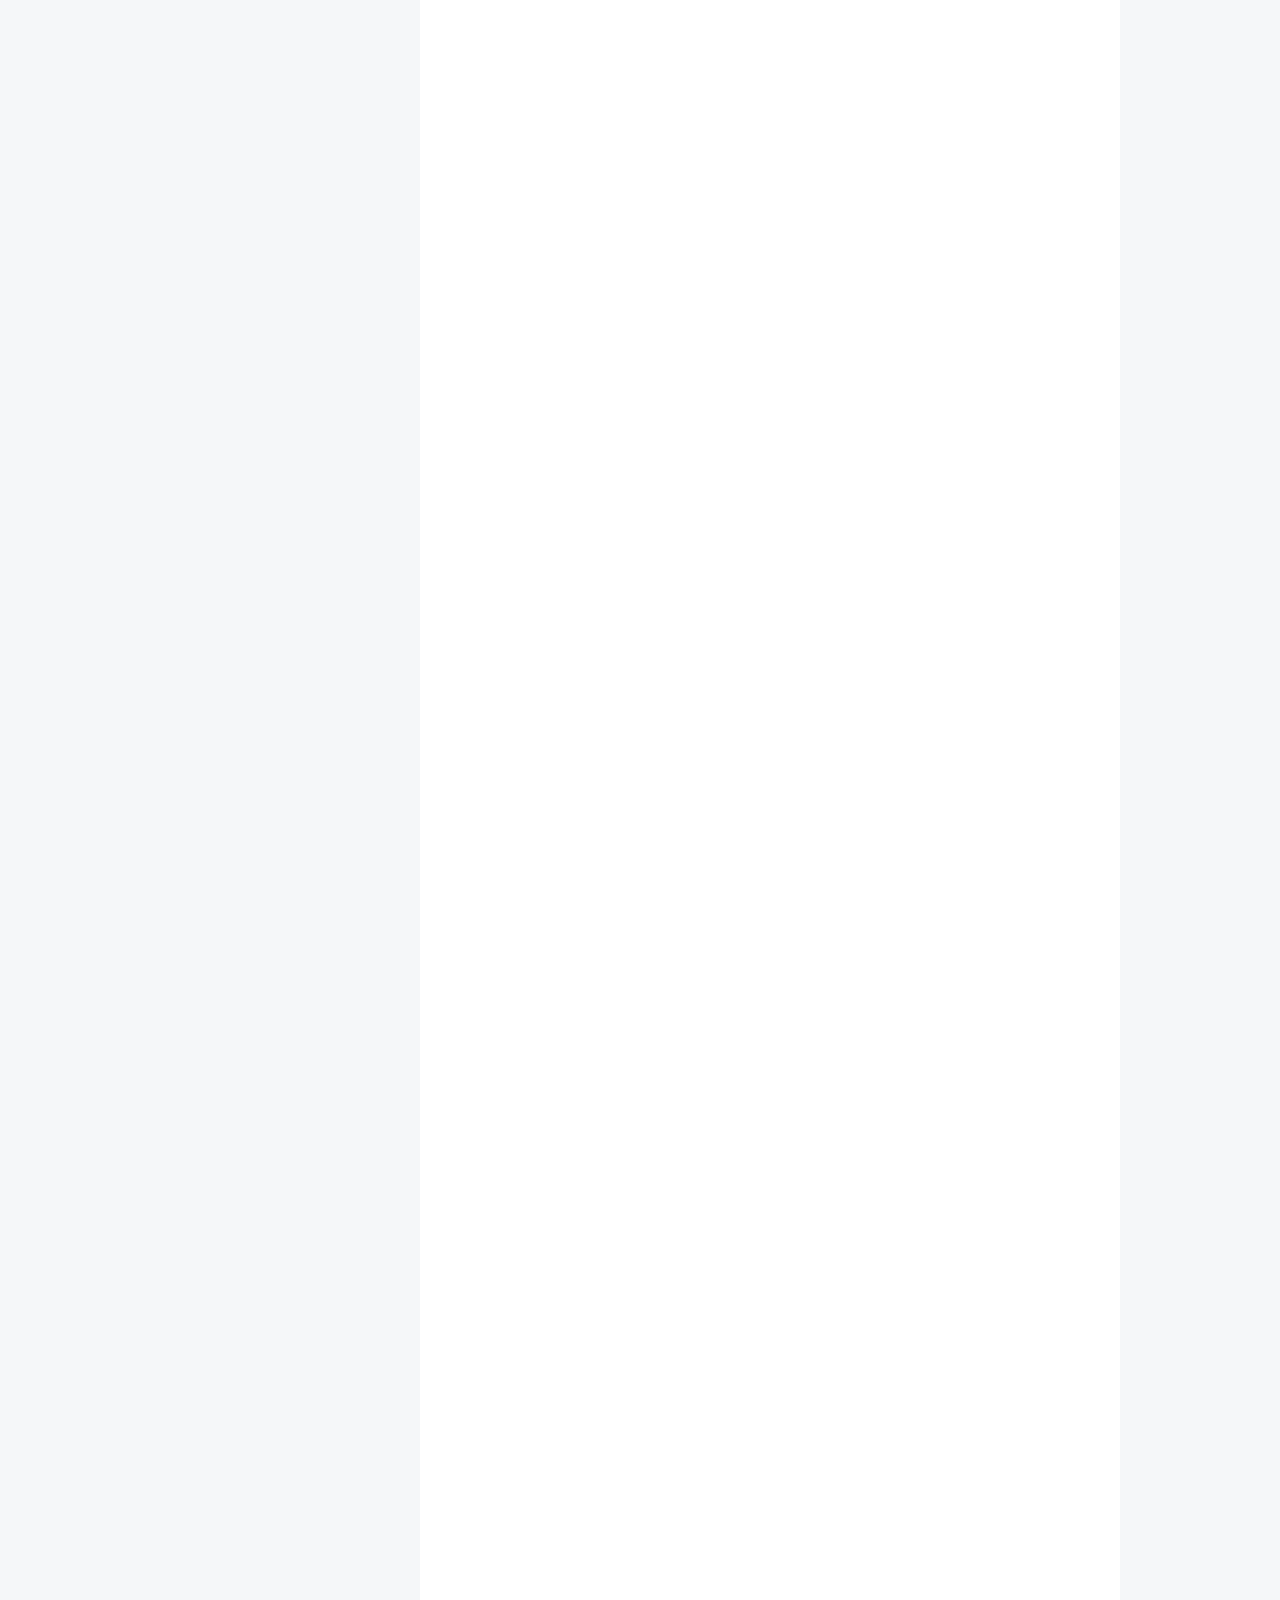
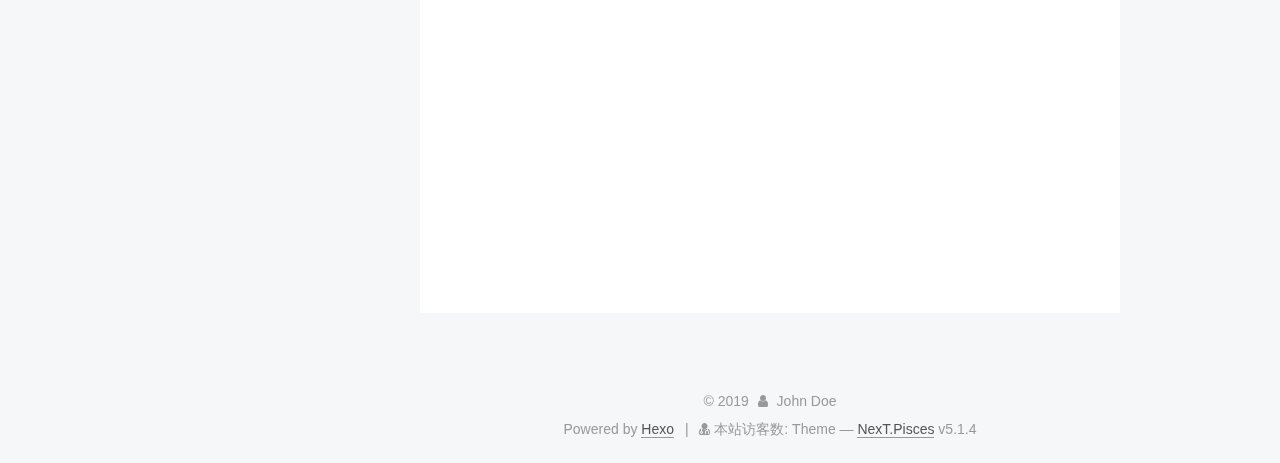
==== commit e2c4b7ac: "Site updated: 2019-02-28 20:01:50" ====
--- a/index.html
+++ b/index.html
@@ -723,7 +723,7 @@
     </div>
     </aside>
     <div id="music163player">
-    <iframe frameborder="no" border="0" marginwidth="0" marginheight="0" width="120" height="30" src="//music.163.com/outchain/player?type=2&id=38358214&auto=0&height=66">
+    <iframe frameborder="no" border="0" marginwidth="0" marginheight="0" width="280" height="86" src="//music.163.com/outchain/player?type=2&id=38358214&auto=0&height=66">
     </iframe>
     </div>
 
@@ -785,6 +785,8 @@
 
     
 
+<script type="text/javascript" src="//cdn.bootcss.com/canvas-nest.js/1.0.0/canvas-nest.min.js"></script>
+
 
 
   
@@ -806,6 +808,8 @@
   
 
 
+  
+
 
 
 
@@ -846,6 +850,11 @@
     <script type="text/javascript" src="/lib/fancybox/source/jquery.fancybox.pack.js?v=2.1.5"></script>
   
 
+  
+  
+    <script type="text/javascript" src="/lib/canvas-nest/canvas-nest.min.js"></script>
+  
+
 
   
 
@@ -930,7 +939,7 @@
   
 
 
-</div></body>
+</div><script src="/live2dw/lib/L2Dwidget.min.js?0c58a1486de42ac6cc1c59c7d98ae887"></script><script>L2Dwidget.init({"log":false,"pluginJsPath":"lib/","pluginModelPath":"assets/","pluginRootPath":"live2dw/","tagMode":false});</script></body>
 </html>
-<!-- 页面点击小红心 -->
-<script type="text/javascript" src="/js/src/clicklove.js"></script>+
+
--- a/css/main.css
+++ b/css/main.css
@@ -0,0 +1,3003 @@
+/* normalize.css v3.0.2 | MIT License | git.io/normalize */
+html {
+  font-family: sans-serif; /* 1 */
+  -ms-text-size-adjust: 100%; /* 2 */
+  -webkit-text-size-adjust: 100%; /* 2 */
+}
+body {
+  margin: 0;
+}
+article,
+aside,
+details,
+figcaption,
+figure,
+footer,
+header,
+hgroup,
+main,
+menu,
+nav,
+section,
+summary {
+  display: block;
+}
+audio,
+canvas,
+progress,
+video {
+  display: inline-block; /* 1 */
+  vertical-align: baseline; /* 2 */
+}
+audio:not([controls]) {
+  display: none;
+  height: 0;
+}
+[hidden],
+template {
+  display: none;
+}
+a {
+  background-color: transparent;
+}
+a:active,
+a:hover {
+  outline: 0;
+}
+abbr[title] {
+  border-bottom: 1px dotted;
+}
+b,
+strong {
+  font-weight: bold;
+}
+dfn {
+  font-style: italic;
+}
+h1 {
+  font-size: 2em;
+  margin: 0.67em 0;
+}
+mark {
+  background: #ff0;
+  color: #000;
+}
+small {
+  font-size: 80%;
+}
+sub,
+sup {
+  font-size: 75%;
+  line-height: 0;
+  position: relative;
+  vertical-align: baseline;
+}
+sup {
+  top: -0.5em;
+}
+sub {
+  bottom: -0.25em;
+}
+img {
+  border: 0;
+}
+svg:not(:root) {
+  overflow: hidden;
+}
+figure {
+  margin: 1em 40px;
+}
+hr {
+  -moz-box-sizing: content-box;
+  box-sizing: content-box;
+  height: 0;
+}
+pre {
+  overflow: auto;
+}
+code,
+kbd,
+pre,
+samp {
+  font-family: monospace, monospace;
+  font-size: 1em;
+}
+button,
+input,
+optgroup,
+select,
+textarea {
+  color: inherit; /* 1 */
+  font: inherit; /* 2 */
+  margin: 0; /* 3 */
+}
+button {
+  overflow: visible;
+}
+button,
+select {
+  text-transform: none;
+}
+button,
+html input[type="button"],
+input[type="reset"],
+input[type="submit"] {
+  -webkit-appearance: button; /* 2 */
+  cursor: pointer; /* 3 */
+}
+button[disabled],
+html input[disabled] {
+  cursor: default;
+}
+button::-moz-focus-inner,
+input::-moz-focus-inner {
+  border: 0;
+  padding: 0;
+}
+input {
+  line-height: normal;
+}
+input[type="checkbox"],
+input[type="radio"] {
+  box-sizing: border-box; /* 1 */
+  padding: 0; /* 2 */
+}
+input[type="number"]::-webkit-inner-spin-button,
+input[type="number"]::-webkit-outer-spin-button {
+  height: auto;
+}
+input[type="search"] {
+  -webkit-appearance: textfield; /* 1 */
+  -moz-box-sizing: content-box;
+  -webkit-box-sizing: content-box; /* 2 */
+  box-sizing: content-box;
+}
+input[type="search"]::-webkit-search-cancel-button,
+input[type="search"]::-webkit-search-decoration {
+  -webkit-appearance: none;
+}
+fieldset {
+  border: 1px solid #c0c0c0;
+  margin: 0 2px;
+  padding: 0.35em 0.625em 0.75em;
+}
+legend {
+  border: 0; /* 1 */
+  padding: 0; /* 2 */
+}
+textarea {
+  overflow: auto;
+}
+optgroup {
+  font-weight: bold;
+}
+table {
+  border-collapse: collapse;
+  border-spacing: 0;
+}
+td,
+th {
+  padding: 0;
+}
+::selection {
+  background: #262a30;
+  color: #fff;
+}
+body {
+  position: relative;
+  font-family: 'Lato', "PingFang SC", "Microsoft YaHei", sans-serif;
+  font-size: 14px;
+  line-height: 2;
+  color: #555;
+  background: #f5f7f9;
+}
+@media (max-width: 767px) {
+  body {
+    padding-right: 0 !important;
+  }
+}
+@media (min-width: 768px) and (max-width: 991px) {
+  body {
+    padding-right: 0 !important;
+  }
+}
+@media (min-width: 1600px) {
+  body {
+    font-size: 16px;
+  }
+}
+h1,
+h2,
+h3,
+h4,
+h5,
+h6 {
+  margin: 0;
+  padding: 0;
+  font-weight: bold;
+  line-height: 1.5;
+  font-family: 'Lato', "PingFang SC", "Microsoft YaHei", sans-serif;
+}
+h2,
+h3,
+h4,
+h5,
+h6 {
+  margin: 20px 0 15px;
+}
+h1 {
+  font-size: 22px;
+}
+@media (max-width: 767px) {
+  h1 {
+    font-size: 18px;
+  }
+}
+h2 {
+  font-size: 20px;
+}
+@media (max-width: 767px) {
+  h2 {
+    font-size: 16px;
+  }
+}
+h3 {
+  font-size: 18px;
+}
+@media (max-width: 767px) {
+  h3 {
+    font-size: 14px;
+  }
+}
+h4 {
+  font-size: 16px;
+}
+@media (max-width: 767px) {
+  h4 {
+    font-size: 12px;
+  }
+}
+h5 {
+  font-size: 14px;
+}
+@media (max-width: 767px) {
+  h5 {
+    font-size: 10px;
+  }
+}
+h6 {
+  font-size: 12px;
+}
+@media (max-width: 767px) {
+  h6 {
+    font-size: 8px;
+  }
+}
+p {
+  margin: 0 0 20px 0;
+}
+a {
+  color: #555;
+  text-decoration: none;
+  outline: none;
+  border-bottom: 1px solid #999;
+  word-wrap: break-word;
+}
+a:hover {
+  color: #222;
+  border-bottom-color: #222;
+}
+blockquote {
+  margin: 0;
+  padding: 0;
+}
+img {
+  display: block;
+  margin: auto;
+  max-width: 100%;
+  height: auto;
+}
+hr {
+  margin: 40px 0;
+  height: 3px;
+  border: none;
+  background-color: #ddd;
+  background-image: repeating-linear-gradient(-45deg, #fff, #fff 4px, transparent 4px, transparent 8px);
+}
+blockquote {
+  padding: 0 15px;
+  color: #666;
+  border-left: 4px solid #ddd;
+}
+blockquote cite::before {
+  content: "-";
+  padding: 0 5px;
+}
+dt {
+  font-weight: 700;
+}
+dd {
+  margin: 0;
+  padding: 0;
+}
+kbd {
+  border: 1px solid #ccc;
+  border-radius: 0.2em;
+  box-shadow: 0.1em 0.1em 0.2em rgba(0,0,0,0.1);
+  background-color: #f9f9f9;
+  font-family: inherit;
+  background-image: -webkit-linear-gradient(top, #eee, #fff, #eee);
+  padding: 0.1em 0.3em;
+  white-space: nowrap;
+}
+.text-left {
+  text-align: left;
+}
+.text-center {
+  text-align: center;
+}
+.text-right {
+  text-align: right;
+}
+.text-justify {
+  text-align: justify;
+}
+.text-nowrap {
+  white-space: nowrap;
+}
+.text-lowercase {
+  text-transform: lowercase;
+}
+.text-uppercase {
+  text-transform: uppercase;
+}
+.text-capitalize {
+  text-transform: capitalize;
+}
+.center-block {
+  display: block;
+  margin-left: auto;
+  margin-right: auto;
+}
+.clearfix:before,
+.clearfix:after {
+  content: " ";
+  display: table;
+}
+.clearfix:after {
+  clear: both;
+}
+.pullquote {
+  width: 45%;
+}
+.pullquote.left {
+  float: left;
+  margin-left: 5px;
+  margin-right: 10px;
+}
+.pullquote.right {
+  float: right;
+  margin-left: 10px;
+  margin-right: 5px;
+}
+.affix.affix.affix {
+  position: fixed;
+}
+.translation {
+  margin-top: -20px;
+  font-size: 14px;
+  color: #999;
+}
+.scrollbar-measure {
+  width: 100px;
+  height: 100px;
+  overflow: scroll;
+  position: absolute;
+  top: -9999px;
+}
+.use-motion .motion-element {
+  opacity: 0;
+}
+table {
+  margin: 20px 0;
+  width: 100%;
+  border-collapse: collapse;
+  border-spacing: 0;
+  border: 1px solid #ddd;
+  font-size: 14px;
+  table-layout: fixed;
+  word-wrap: break-all;
+}
+table>tbody>tr:nth-of-type(odd) {
+  background-color: #f9f9f9;
+}
+table>tbody>tr:hover {
+  background-color: #f5f5f5;
+}
+caption,
+th,
+td {
+  padding: 8px;
+  text-align: left;
+  vertical-align: middle;
+  font-weight: normal;
+}
+th,
+td {
+  border-bottom: 3px solid #ddd;
+  border-right: 1px solid #eee;
+}
+th {
+  padding-bottom: 10px;
+  font-weight: 700;
+}
+td {
+  border-bottom-width: 1px;
+}
+html,
+body {
+  height: 100%;
+}
+.container {
+  position: relative;
+  min-height: 100%;
+}
+.header-inner {
+  margin: 0 auto;
+  padding: 100px 0 70px;
+  width: 700px;
+}
+@media (min-width: 1600px) {
+  .container .header-inner {
+    width: 900px;
+  }
+}
+.main {
+  padding-bottom: 150px;
+}
+.main-inner {
+  margin: 0 auto;
+  width: 700px;
+}
+@media (min-width: 1600px) {
+  .container .main-inner {
+    width: 900px;
+  }
+}
+.footer {
+  position: absolute;
+  left: 0;
+  bottom: 0;
+  width: 100%;
+  min-height: 50px;
+}
+.footer-inner {
+  box-sizing: border-box;
+  margin: 20px auto;
+  width: 700px;
+}
+@media (min-width: 1600px) {
+  .container .footer-inner {
+    width: 900px;
+  }
+}
+pre,
+.highlight {
+  overflow: auto;
+  margin: 20px 0;
+  padding: 0;
+  font-size: 13px;
+  color: #4d4d4c;
+  background: #f7f7f7;
+  line-height: 1.6;
+}
+pre,
+code {
+  font-family: consolas, Menlo, "PingFang SC", "Microsoft YaHei", monospace;
+}
+code {
+  padding: 2px 4px;
+  word-wrap: break-word;
+  color: #555;
+  background: #eee;
+  border-radius: 3px;
+  font-size: 13px;
+}
+pre {
+  padding: 10px;
+}
+pre code {
+  padding: 0;
+  color: #4d4d4c;
+  background: none;
+  text-shadow: none;
+}
+.highlight {
+  border-radius: 1px;
+}
+.highlight pre {
+  border: none;
+  margin: 0;
+  padding: 10px 0;
+}
+.highlight table {
+  margin: 0;
+  width: auto;
+  border: none;
+}
+.highlight td {
+  border: none;
+  padding: 0;
+}
+.highlight figcaption {
+  font-size: 1em;
+  color: #4d4d4c;
+  line-height: 1em;
+  margin-bottom: 1em;
+}
+.highlight figcaption:before,
+.highlight figcaption:after {
+  content: " ";
+  display: table;
+}
+.highlight figcaption:after {
+  clear: both;
+}
+.highlight figcaption a {
+  float: right;
+  color: #4d4d4c;
+}
+.highlight figcaption a:hover {
+  border-bottom-color: #4d4d4c;
+}
+.highlight .gutter pre {
+  padding-left: 10px;
+  padding-right: 10px;
+  color: #869194;
+  text-align: right;
+  background-color: #eff2f3;
+}
+.highlight .code pre {
+  width: 100%;
+  padding-left: 10px;
+  padding-right: 10px;
+  background-color: #f7f7f7;
+}
+.highlight .line {
+  height: 20px;
+}
+.gutter {
+  -webkit-user-select: none;
+  -moz-user-select: none;
+  -ms-user-select: none;
+  user-select: none;
+}
+.gist table {
+  width: auto;
+}
+.gist table td {
+  border: none;
+}
+pre .deletion {
+  background: #fdd;
+}
+pre .addition {
+  background: #dfd;
+}
+pre .meta {
+  color: #8959a8;
+}
+pre .comment {
+  color: #8e908c;
+}
+pre .variable,
+pre .attribute,
+pre .tag,
+pre .regexp,
+pre .ruby .constant,
+pre .xml .tag .title,
+pre .xml .pi,
+pre .xml .doctype,
+pre .html .doctype,
+pre .css .id,
+pre .css .class,
+pre .css .pseudo {
+  color: #c82829;
+}
+pre .number,
+pre .preprocessor,
+pre .built_in,
+pre .literal,
+pre .params,
+pre .constant,
+pre .command {
+  color: #f5871f;
+}
+pre .ruby .class .title,
+pre .css .rules .attribute,
+pre .string,
+pre .value,
+pre .inheritance,
+pre .header,
+pre .ruby .symbol,
+pre .xml .cdata,
+pre .special,
+pre .number,
+pre .formula {
+  color: #718c00;
+}
+pre .title,
+pre .css .hexcolor {
+  color: #3e999f;
+}
+pre .function,
+pre .python .decorator,
+pre .python .title,
+pre .ruby .function .title,
+pre .ruby .title .keyword,
+pre .perl .sub,
+pre .javascript .title,
+pre .coffeescript .title {
+  color: #4271ae;
+}
+pre .keyword,
+pre .javascript .function {
+  color: #8959a8;
+}
+.full-image.full-image.full-image.full-image {
+  border: none;
+  max-width: 100%;
+  width: auto;
+  margin: 20px auto 25px;
+}
+@media (min-width: 992px) {
+  .full-image.full-image.full-image.full-image {
+    max-width: none;
+    width: 118%;
+    margin: 0 -9%;
+  }
+}
+.blockquote-center,
+.page-home .post-type-quote blockquote,
+.page-post-detail .post-type-quote blockquote {
+  position: relative;
+  margin: 40px 0;
+  padding: 0;
+  border-left: none;
+  text-align: center;
+}
+.blockquote-center::before,
+.page-home .post-type-quote blockquote::before,
+.page-post-detail .post-type-quote blockquote::before,
+.blockquote-center::after,
+.page-home .post-type-quote blockquote::after,
+.page-post-detail .post-type-quote blockquote::after {
+  position: absolute;
+  content: ' ';
+  display: block;
+  width: 100%;
+  height: 24px;
+  opacity: 0.2;
+  background-repeat: no-repeat;
+  background-position: 0 -6px;
+  background-size: 22px 22px;
+}
+.blockquote-center::before,
+.page-home .post-type-quote blockquote::before,
+.page-post-detail .post-type-quote blockquote::before {
+  top: -20px;
+  background-image: url("../images/quote-l.svg");
+  border-top: 1px solid #ccc;
+}
+.blockquote-center::after,
+.page-home .post-type-quote blockquote::after,
+.page-post-detail .post-type-quote blockquote::after {
+  bottom: -20px;
+  background-image: url("../images/quote-r.svg");
+  border-bottom: 1px solid #ccc;
+  background-position: 100% 8px;
+}
+.blockquote-center p,
+.page-home .post-type-quote blockquote p,
+.page-post-detail .post-type-quote blockquote p,
+.blockquote-center div,
+.page-home .post-type-quote blockquote div,
+.page-post-detail .post-type-quote blockquote div {
+  text-align: center;
+}
+.post .post-body .group-picture img {
+  box-sizing: border-box;
+  padding: 0 3px;
+  border: none;
+}
+.post .group-picture-row {
+  overflow: hidden;
+  margin-top: 6px;
+}
+.post .group-picture-row:first-child {
+  margin-top: 0;
+}
+.post .group-picture-column {
+  float: left;
+}
+.page-post-detail .post-body .group-picture-column {
+  float: none;
+  margin-top: 10px;
+  width: auto !important;
+}
+.page-post-detail .post-body .group-picture-column img {
+  margin: 0 auto;
+}
+.page-archive .group-picture-container {
+  overflow: hidden;
+}
+.page-archive .group-picture-row {
+  float: left;
+}
+.page-archive .group-picture-row:first-child {
+  margin-top: 6px;
+}
+.page-archive .group-picture-column {
+  max-width: 150px;
+  max-height: 150px;
+}
+.post-body .note {
+  position: relative;
+  padding: 15px;
+  margin-bottom: 20px;
+  border: 1px solid #eee;
+  border-left-width: 5px;
+  border-radius: 3px;
+}
+.post-body .note h2,
+.post-body .note h3,
+.post-body .note h4,
+.post-body .note h5,
+.post-body .note h6 {
+  margin-top: 0;
+  margin-bottom: 0;
+  border-bottom: initial;
+  padding-top: 0 !important;
+}
+.post-body .note p:first-child,
+.post-body .note ul:first-child,
+.post-body .note ol:first-child,
+.post-body .note table:first-child,
+.post-body .note pre:first-child,
+.post-body .note blockquote:first-child {
+  margin-top: 0;
+}
+.post-body .note p:last-child,
+.post-body .note ul:last-child,
+.post-body .note ol:last-child,
+.post-body .note table:last-child,
+.post-body .note pre:last-child,
+.post-body .note blockquote:last-child {
+  margin-bottom: 0;
+}
+.post-body .note.default {
+  border-left-color: #777;
+}
+.post-body .note.default h2,
+.post-body .note.default h3,
+.post-body .note.default h4,
+.post-body .note.default h5,
+.post-body .note.default h6 {
+  color: #777;
+}
+.post-body .note.primary {
+  border-left-color: #6f42c1;
+}
+.post-body .note.primary h2,
+.post-body .note.primary h3,
+.post-body .note.primary h4,
+.post-body .note.primary h5,
+.post-body .note.primary h6 {
+  color: #6f42c1;
+}
+.post-body .note.info {
+  border-left-color: #428bca;
+}
+.post-body .note.info h2,
+.post-body .note.info h3,
+.post-body .note.info h4,
+.post-body .note.info h5,
+.post-body .note.info h6 {
+  color: #428bca;
+}
+.post-body .note.success {
+  border-left-color: #5cb85c;
+}
+.post-body .note.success h2,
+.post-body .note.success h3,
+.post-body .note.success h4,
+.post-body .note.success h5,
+.post-body .note.success h6 {
+  color: #5cb85c;
+}
+.post-body .note.warning {
+  border-left-color: #f0ad4e;
+}
+.post-body .note.warning h2,
+.post-body .note.warning h3,
+.post-body .note.warning h4,
+.post-body .note.warning h5,
+.post-body .note.warning h6 {
+  color: #f0ad4e;
+}
+.post-body .note.danger {
+  border-left-color: #d9534f;
+}
+.post-body .note.danger h2,
+.post-body .note.danger h3,
+.post-body .note.danger h4,
+.post-body .note.danger h5,
+.post-body .note.danger h6 {
+  color: #d9534f;
+}
+.post-body .label {
+  display: inline;
+  padding: 0 2px;
+  white-space: nowrap;
+}
+.post-body .label.default {
+  background-color: #f0f0f0;
+}
+.post-body .label.primary {
+  background-color: #efe6f7;
+}
+.post-body .label.info {
+  background-color: #e5f2f8;
+}
+.post-body .label.success {
+  background-color: #e7f4e9;
+}
+.post-body .label.warning {
+  background-color: #fcf6e1;
+}
+.post-body .label.danger {
+  background-color: #fae8eb;
+}
+.post-body .tabs {
+  position: relative;
+  display: block;
+  margin-bottom: 20px;
+  padding-top: 10px;
+}
+.post-body .tabs ul.nav-tabs {
+  margin: 0;
+  padding: 0;
+  display: flex;
+  margin-bottom: -1px;
+}
+@media (max-width: 413px) {
+  .post-body .tabs ul.nav-tabs {
+    display: block;
+    margin-bottom: 5px;
+  }
+}
+.post-body .tabs ul.nav-tabs li.tab {
+  list-style-type: none !important;
+  margin: 0 0.25em 0 0;
+  border-top: 3px solid transparent;
+  border-left: 1px solid transparent;
+  border-right: 1px solid transparent;
+}
+@media (max-width: 413px) {
+  .post-body .tabs ul.nav-tabs li.tab {
+    margin: initial;
+    border-top: 1px solid transparent;
+    border-left: 3px solid transparent;
+    border-right: 1px solid transparent;
+    border-bottom: 1px solid transparent;
+  }
+}
+.post-body .tabs ul.nav-tabs li.tab a {
+  outline: 0;
+  border-bottom: initial;
+  display: block;
+  line-height: 1.8em;
+  padding: 0.25em 0.75em;
+  transition-duration: 0.2s;
+  transition-timing-function: ease-out;
+  transition-delay: 0s;
+}
+.post-body .tabs ul.nav-tabs li.tab a i {
+  width: 1.285714285714286em;
+}
+.post-body .tabs ul.nav-tabs li.tab.active {
+  border-top: 3px solid #fc6423;
+  border-left: 1px solid #ddd;
+  border-right: 1px solid #ddd;
+  background-color: #fff;
+}
+@media (max-width: 413px) {
+  .post-body .tabs ul.nav-tabs li.tab.active {
+    border-top: 1px solid #ddd;
+    border-left: 3px solid #fc6423;
+    border-right: 1px solid #ddd;
+    border-bottom: 1px solid #ddd;
+  }
+}
+.post-body .tabs ul.nav-tabs li.tab.active a {
+  cursor: default;
+  color: #555;
+}
+.post-body .tabs .tab-content {
+  background-color: #fff;
+}
+.post-body .tabs .tab-content .tab-pane {
+  border: 1px solid #ddd;
+  padding: 20px 20px 0 20px;
+}
+.post-body .tabs .tab-content .tab-pane:not(.active) {
+  display: none !important;
+}
+.post-body .tabs .tab-content .tab-pane.active {
+  display: block !important;
+}
+.btn {
+  display: inline-block;
+  padding: 0 20px;
+  font-size: 14px;
+  color: #555;
+  background: #fff;
+  border: 2px solid #555;
+  text-decoration: none;
+  border-radius: 2px;
+  transition-property: background-color;
+  transition-duration: 0.2s;
+  transition-timing-function: ease-in-out;
+  transition-delay: 0s;
+  line-height: 2;
+}
+.btn:hover {
+  border-color: #222;
+  color: #fff;
+  background: #222;
+}
+.btn +.btn {
+  margin: 0 0 8px 8px;
+}
+.btn .fa-fw {
+  width: 1.285714285714286em;
+  text-align: left;
+}
+.btn-bar {
+  display: block;
+  width: 22px;
+  height: 2px;
+  background: #555;
+  border-radius: 1px;
+}
+.btn-bar+.btn-bar {
+  margin-top: 4px;
+}
+.pagination {
+  margin: 120px 0 40px;
+  text-align: center;
+  border-top: 1px solid #eee;
+}
+.page-number-basic,
+.pagination .prev,
+.pagination .next,
+.pagination .page-number,
+.pagination .space {
+  display: inline-block;
+  position: relative;
+  top: -1px;
+  margin: 0 10px;
+  padding: 0 11px;
+}
+@media (max-width: 767px) {
+  .page-number-basic,
+  .pagination .prev,
+  .pagination .next,
+  .pagination .page-number,
+  .pagination .space {
+    margin: 0 5px;
+  }
+}
+.pagination .prev,
+.pagination .next,
+.pagination .page-number {
+  border-bottom: 0;
+  border-top: 1px solid #eee;
+  transition-property: border-color;
+  transition-duration: 0.2s;
+  transition-timing-function: ease-in-out;
+  transition-delay: 0s;
+}
+.pagination .prev:hover,
+.pagination .next:hover,
+.pagination .page-number:hover {
+  border-top-color: #222;
+}
+.pagination .space {
+  padding: 0;
+  margin: 0;
+}
+.pagination .prev {
+  margin-left: 0;
+}
+.pagination .next {
+  margin-right: 0;
+}
+.pagination .page-number.current {
+  color: #fff;
+  background: #ccc;
+  border-top-color: #ccc;
+}
+@media (max-width: 767px) {
+  .pagination {
+    border-top: none;
+  }
+  .pagination .prev,
+  .pagination .next,
+  .pagination .page-number {
+    margin-bottom: 10px;
+    border-top: 0;
+    border-bottom: 1px solid #eee;
+    padding: 0 10px;
+  }
+  .pagination .prev:hover,
+  .pagination .next:hover,
+  .pagination .page-number:hover {
+    border-bottom-color: #222;
+  }
+}
+.comments {
+  margin: 60px 20px 0;
+}
+.tag-cloud {
+  text-align: center;
+}
+.tag-cloud a {
+  display: inline-block;
+  margin: 10px;
+}
+.back-to-top {
+  box-sizing: border-box;
+  position: fixed;
+  bottom: -100px;
+  right: 30px;
+  z-index: 1050;
+  padding: 0 6px;
+  width: 24px;
+  background: #222;
+  font-size: 12px;
+  opacity: 0.6;
+  color: #fff;
+  cursor: pointer;
+  text-align: center;
+  -webkit-transform: translateZ(0);
+  transition-property: bottom;
+  transition-duration: 0.2s;
+  transition-timing-function: ease-in-out;
+  transition-delay: 0s;
+}
+@media (min-width: 768px) and (max-width: 991px) {
+  .back-to-top {
+    display: none !important;
+  }
+}
+@media (max-width: 767px) {
+  .back-to-top {
+    display: none !important;
+  }
+}
+.back-to-top.back-to-top-on {
+  bottom: 30px;
+}
+.header {
+  background: transparent;
+}
+.header-inner {
+  position: relative;
+}
+.headband {
+  height: 3px;
+  background: #222;
+}
+.site-meta {
+  margin: 0;
+  text-align: center;
+}
+@media (max-width: 767px) {
+  .site-meta {
+    text-align: center;
+  }
+}
+.brand {
+  position: relative;
+  display: inline-block;
+  padding: 0 40px;
+  color: #fff;
+  background: #222;
+  border-bottom: none;
+}
+.brand:hover {
+  color: #fff;
+}
+.logo {
+  display: inline-block;
+  margin-right: 5px;
+  line-height: 36px;
+  vertical-align: top;
+}
+.site-title {
+  display: inline-block;
+  vertical-align: top;
+  line-height: 36px;
+  font-size: 20px;
+  font-weight: normal;
+  font-family: 'Lato', "PingFang SC", "Microsoft YaHei", sans-serif;
+}
+.site-subtitle {
+  margin-top: 10px;
+  font-size: 13px;
+  color: #ddd;
+}
+.use-motion .brand {
+  opacity: 0;
+}
+.use-motion .logo,
+.use-motion .site-title,
+.use-motion .site-subtitle {
+  opacity: 0;
+  position: relative;
+  top: -10px;
+}
+.site-nav-toggle {
+  display: none;
+  position: absolute;
+  top: 10px;
+  left: 10px;
+}
+@media (max-width: 767px) {
+  .site-nav-toggle {
+    display: block;
+  }
+}
+.site-nav-toggle button {
+  margin-top: 2px;
+  padding: 9px 10px;
+  background: transparent;
+  border: none;
+}
+@media (max-width: 767px) {
+  .site-nav {
+    display: none;
+    margin: 0 -10px;
+    padding: 0 10px;
+    clear: both;
+    border-top: 1px solid #ddd;
+  }
+}
+@media (min-width: 768px) and (max-width: 991px) {
+  .site-nav {
+    display: block !important;
+  }
+}
+@media (min-width: 992px) {
+  .site-nav {
+    display: block !important;
+  }
+}
+.menu {
+  margin-top: 20px;
+  padding-left: 0;
+  text-align: center;
+}
+.menu .menu-item {
+  display: inline-block;
+  margin: 0 10px;
+  list-style: none;
+}
+@media screen and (max-width: 767px) {
+  .menu .menu-item {
+    margin-top: 10px;
+  }
+}
+.menu .menu-item a {
+  display: block;
+  font-size: 13px;
+  line-height: inherit;
+  border-bottom: 1px solid transparent;
+  transition-property: border-color;
+  transition-duration: 0.2s;
+  transition-timing-function: ease-in-out;
+  transition-delay: 0s;
+}
+.menu .menu-item a:hover,
+.menu-item-active a {
+  border-bottom-color: #222;
+}
+.menu .menu-item .fa {
+  margin-right: 5px;
+}
+.use-motion .menu-item {
+  opacity: 0;
+}
+.post-body {
+  font-family: 'Lato', "PingFang SC", "Microsoft YaHei", sans-serif;
+}
+@media (max-width: 767px) {
+  .post-body {
+    word-break: break-word;
+  }
+}
+.post-body .fancybox img {
+  display: block !important;
+  margin: 0 auto;
+  cursor: pointer;
+  cursor: zoom-in;
+  cursor: -webkit-zoom-in;
+}
+.post-body .image-caption,
+.post-body .figure .caption {
+  margin: -20px auto 15px;
+  text-align: center;
+  font-size: 14px;
+  color: #999;
+  font-weight: bold;
+  line-height: 1;
+}
+.post-sticky-flag {
+  display: inline-block;
+  font-size: 16px;
+  -ms-transform: rotate(30deg);
+  -webkit-transform: rotate(30deg);
+  -moz-transform: rotate(30deg);
+  -ms-transform: rotate(30deg);
+  -o-transform: rotate(30deg);
+  transform: rotate(30deg);
+}
+.use-motion .post-block,
+.use-motion .pagination,
+.use-motion .comments {
+  opacity: 0;
+}
+.use-motion .post-header {
+  opacity: 0;
+}
+.use-motion .post-body {
+  opacity: 0;
+}
+.use-motion .collection-title {
+  opacity: 0;
+}
+.posts-expand {
+  padding-top: 40px;
+}
+@media (max-width: 767px) {
+  .posts-expand {
+    margin: 0 20px;
+  }
+  .post-body pre .gutter pre {
+    padding-right: 10px;
+  }
+  .post-body .highlight {
+    margin-left: 0px;
+    margin-right: 0px;
+    padding: 0;
+  }
+  .post-body .highlight .gutter pre {
+    padding-right: 10px;
+  }
+}
+@media (min-width: 992px) {
+  .posts-expand .post-body {
+    text-align: justify;
+  }
+}
+.posts-expand .post-body h2,
+.posts-expand .post-body h3,
+.posts-expand .post-body h4,
+.posts-expand .post-body h5,
+.posts-expand .post-body h6 {
+  padding-top: 10px;
+}
+.posts-expand .post-body h2 .header-anchor,
+.posts-expand .post-body h3 .header-anchor,
+.posts-expand .post-body h4 .header-anchor,
+.posts-expand .post-body h5 .header-anchor,
+.posts-expand .post-body h6 .header-anchor {
+  float: right;
+  margin-left: 10px;
+  color: #ccc;
+  border-bottom-style: none;
+  visibility: hidden;
+}
+.posts-expand .post-body h2 .header-anchor:hover,
+.posts-expand .post-body h3 .header-anchor:hover,
+.posts-expand .post-body h4 .header-anchor:hover,
+.posts-expand .post-body h5 .header-anchor:hover,
+.posts-expand .post-body h6 .header-anchor:hover {
+  color: inherit;
+}
+.posts-expand .post-body h2:hover .header-anchor,
+.posts-expand .post-body h3:hover .header-anchor,
+.posts-expand .post-body h4:hover .header-anchor,
+.posts-expand .post-body h5:hover .header-anchor,
+.posts-expand .post-body h6:hover .header-anchor {
+  visibility: visible;
+}
+.posts-expand .post-body ul li {
+  list-style: circle;
+}
+.posts-expand .post-body img {
+  box-sizing: border-box;
+  margin: auto;
+  padding: 3px;
+  border: 1px solid #ddd;
+}
+.posts-expand .post-body .fancybox img {
+  margin: 0 auto 25px;
+}
+@media (max-width: 767px) {
+  .posts-collapse {
+    margin: 0 20px;
+  }
+  .posts-collapse .post-title,
+  .posts-collapse .post-meta {
+    display: block;
+    width: auto;
+    text-align: left;
+  }
+}
+.posts-collapse {
+  position: relative;
+  z-index: 1010;
+  margin-left: 55px;
+}
+.posts-collapse::after {
+  content: " ";
+  position: absolute;
+  top: 20px;
+  left: 0;
+  margin-left: -2px;
+  width: 4px;
+  height: 100%;
+  background: #f5f5f5;
+  z-index: -1;
+}
+@media (max-width: 767px) {
+  .posts-collapse {
+    margin: 0 20px;
+  }
+}
+.posts-collapse .collection-title {
+  position: relative;
+  margin: 60px 0;
+}
+.posts-collapse .collection-title h1,
+.posts-collapse .collection-title h2 {
+  margin-left: 20px;
+}
+.posts-collapse .collection-title small {
+  color: #bbb;
+  margin-left: 5px;
+}
+.posts-collapse .collection-title::before {
+  content: " ";
+  position: absolute;
+  left: 0;
+  top: 50%;
+  margin-left: -4px;
+  margin-top: -4px;
+  width: 8px;
+  height: 8px;
+  background: #bbb;
+  border-radius: 50%;
+}
+.posts-collapse .post {
+  margin: 30px 0;
+}
+.posts-collapse .post-header {
+  position: relative;
+  transition-duration: 0.2s;
+  transition-timing-function: ease-in-out;
+  transition-delay: 0s;
+  transition-property: border;
+  border-bottom: 1px dashed #ccc;
+}
+.posts-collapse .post-header::before {
+  content: " ";
+  position: absolute;
+  left: 0;
+  top: 12px;
+  width: 6px;
+  height: 6px;
+  margin-left: -4px;
+  background: #bbb;
+  border-radius: 50%;
+  border: 1px solid #fff;
+  transition-duration: 0.2s;
+  transition-timing-function: ease-in-out;
+  transition-delay: 0s;
+  transition-property: background;
+}
+.posts-collapse .post-header:hover {
+  border-bottom-color: #666;
+}
+.posts-collapse .post-header:hover::before {
+  background: #222;
+}
+.posts-collapse .post-meta {
+  position: absolute;
+  font-size: 12px;
+  left: 20px;
+  top: 5px;
+}
+.posts-collapse .post-comments-count {
+  display: none;
+}
+.posts-collapse .post-title {
+  margin-left: 60px;
+  font-size: 16px;
+  font-weight: normal;
+  line-height: inherit;
+}
+.posts-collapse .post-title::after {
+  margin-left: 3px;
+  opacity: 0.6;
+}
+.posts-collapse .post-title a {
+  color: #666;
+  border-bottom: none;
+}
+.page-home .post-type-quote .post-header,
+.page-post-detail .post-type-quote .post-header,
+.page-home .post-type-quote .post-tags,
+.page-post-detail .post-type-quote .post-tags {
+  display: none;
+}
+.posts-expand .post-title {
+  text-align: center;
+  word-break: break-word;
+  font-weight: 400;
+}
+.posts-expand .post-title-link {
+  display: inline-block;
+  position: relative;
+  color: #555;
+  border-bottom: none;
+  line-height: 1.2;
+  vertical-align: top;
+}
+.posts-expand .post-title-link::before {
+  content: "";
+  position: absolute;
+  width: 100%;
+  height: 2px;
+  bottom: 0;
+  left: 0;
+  background-color: #000;
+  visibility: hidden;
+  -webkit-transform: scaleX(0);
+  -moz-transform: scaleX(0);
+  -ms-transform: scaleX(0);
+  -o-transform: scaleX(0);
+  transform: scaleX(0);
+  transition-duration: 0.2s;
+  transition-timing-function: ease-in-out;
+  transition-delay: 0s;
+}
+.posts-expand .post-title-link:hover::before {
+  visibility: visible;
+  -webkit-transform: scaleX(1);
+  -moz-transform: scaleX(1);
+  -ms-transform: scaleX(1);
+  -o-transform: scaleX(1);
+  transform: scaleX(1);
+}
+.posts-expand .post-title-link .fa {
+  font-size: 16px;
+}
+.posts-expand .post-meta {
+  margin: 3px 0 60px 0;
+  color: #999;
+  font-family: 'Lato', "PingFang SC", "Microsoft YaHei", sans-serif;
+  font-size: 12px;
+  text-align: center;
+}
+.posts-expand .post-meta .post-category-list {
+  display: inline-block;
+  margin: 0;
+  padding: 3px;
+}
+.posts-expand .post-meta .post-category-list-link {
+  color: #999;
+}
+.posts-expand .post-meta .post-description {
+  font-size: 14px;
+  margin-top: 2px;
+}
+.post-meta-divider {
+  margin: 0 0.5em;
+}
+.post-meta-item-icon {
+  margin-right: 3px;
+}
+@media (min-width: 768px) and (max-width: 991px) {
+  .post-meta-item-icon {
+    display: inline-block;
+  }
+}
+@media (max-width: 767px) {
+  .post-meta-item-icon {
+    display: inline-block;
+  }
+}
+@media (min-width: 768px) and (max-width: 991px) {
+  .post-meta-item-text {
+    display: none;
+  }
+}
+@media (max-width: 767px) {
+  .post-meta-item-text {
+    display: none;
+  }
+}
+@media (max-width: 767px) {
+  .posts-expand .post-comments-count {
+    display: none;
+  }
+}
+.post-button {
+  margin-top: 40px;
+}
+.posts-expand .post-tags {
+  margin-top: 40px;
+  text-align: center;
+}
+.posts-expand .post-tags a {
+  display: inline-block;
+  margin-right: 10px;
+  font-size: 13px;
+}
+.post-nav {
+  display: table;
+  margin-top: 15px;
+  width: 100%;
+  border-top: 1px solid #eee;
+}
+.post-nav-divider {
+  display: table-cell;
+  width: 10%;
+}
+.post-nav-item {
+  display: table-cell;
+  padding: 10px 0 0 0;
+  width: 45%;
+  vertical-align: top;
+}
+.post-nav-item a {
+  position: relative;
+  display: block;
+  line-height: 25px;
+  font-size: 14px;
+  color: #555;
+  border-bottom: none;
+}
+.post-nav-item a:hover {
+  color: #222;
+  border-bottom: none;
+}
+.post-nav-item a:active {
+  top: 2px;
+}
+.post-nav-item .fa {
+  position: absolute;
+  top: 8px;
+  left: 0;
+  font-size: 12px;
+}
+.post-nav-next a {
+  padding-left: 15px;
+}
+.post-nav-prev {
+  text-align: right;
+}
+.post-nav-prev a {
+  padding-right: 15px;
+}
+.post-nav-prev .fa {
+  right: 0;
+  left: auto;
+}
+.posts-expand .post-eof {
+  display: block;
+  margin: 80px auto 60px;
+  width: 8%;
+  height: 1px;
+  background: #ccc;
+  text-align: center;
+}
+.post:last-child .post-eof.post-eof.post-eof {
+  display: none;
+}
+.post-gallery {
+  display: table;
+  table-layout: fixed;
+  width: 100%;
+  border-collapse: separate;
+}
+.post-gallery-row {
+  display: table-row;
+}
+.post-gallery .post-gallery-img {
+  display: table-cell;
+  text-align: center;
+  vertical-align: middle;
+  border: none;
+}
+.post-gallery .post-gallery-img img {
+  max-width: 100%;
+  max-height: 100%;
+  border: none;
+}
+.fancybox-close,
+.fancybox-close:hover {
+  border: none;
+}
+.rtl.post-body p,
+.rtl.post-body a,
+.rtl.post-body h1,
+.rtl.post-body h2,
+.rtl.post-body h3,
+.rtl.post-body h4,
+.rtl.post-body h5,
+.rtl.post-body h6,
+.rtl.post-body li,
+.rtl.post-body ul,
+.rtl.post-body ol {
+  direction: rtl;
+  font-family: UKIJ Ekran;
+}
+.rtl.post-title {
+  font-family: UKIJ Ekran;
+}
+.post-body p a {
+  color: #0593d3;
+  border-bottom: none;
+  border-bottom: 1px solid #0593d3;
+}
+.post-body p a:hover {
+  color: #fc6423;
+  border-bottom: none;
+  border-bottom: 1px solid #fc6423;
+}
+.sidebar {
+  position: fixed;
+  right: 0;
+  top: 0;
+  bottom: 0;
+  width: 0;
+  z-index: 1040;
+  box-shadow: inset 0 2px 6px #000;
+  background: #222;
+  -webkit-transform: translateZ(0);
+}
+.sidebar a {
+  color: #999;
+  border-bottom-color: #555;
+}
+.sidebar a:hover {
+  color: #eee;
+}
+@media (min-width: 768px) and (max-width: 991px) {
+  .sidebar {
+    display: none !important;
+  }
+}
+@media (max-width: 767px) {
+  .sidebar {
+    display: none !important;
+  }
+}
+.sidebar-inner {
+  position: relative;
+  padding: 20px 10px;
+  color: #999;
+  text-align: center;
+}
+.site-overview-wrap {
+  overflow: hidden;
+}
+.site-overview {
+  overflow-y: auto;
+  overflow-x: hidden;
+}
+.sidebar-toggle {
+  position: fixed;
+  right: 30px;
+  bottom: 45px;
+  width: 14px;
+  height: 14px;
+  padding: 5px;
+  background: #222;
+  line-height: 0;
+  z-index: 1050;
+  cursor: pointer;
+  -webkit-transform: translateZ(0);
+}
+@media (min-width: 768px) and (max-width: 991px) {
+  .sidebar-toggle {
+    display: none !important;
+  }
+}
+@media (max-width: 767px) {
+  .sidebar-toggle {
+    display: none !important;
+  }
+}
+.sidebar-toggle-line {
+  position: relative;
+  display: inline-block;
+  vertical-align: top;
+  height: 2px;
+  width: 100%;
+  background: #fff;
+  margin-top: 3px;
+}
+.sidebar-toggle-line:first-child {
+  margin-top: 0;
+}
+.site-author-image {
+  display: block;
+  margin: 0 auto;
+  padding: 2px;
+  max-width: 120px;
+  height: auto;
+  border: 1px solid #eee;
+}
+.site-author-name {
+  margin: 0;
+  text-align: center;
+  color: #222;
+  font-weight: 600;
+}
+.site-description {
+  margin-top: 0;
+  text-align: center;
+  font-size: 13px;
+  color: #999;
+}
+.site-state {
+  overflow: hidden;
+  line-height: 1.4;
+  white-space: nowrap;
+  text-align: center;
+}
+.site-state-item {
+  display: inline-block;
+  padding: 0 15px;
+  border-left: 1px solid #eee;
+}
+.site-state-item:first-child {
+  border-left: none;
+}
+.site-state-item a {
+  border-bottom: none;
+}
+.site-state-item-count {
+  display: block;
+  text-align: center;
+  color: inherit;
+  font-weight: 600;
+  font-size: 16px;
+}
+.site-state-item-name {
+  font-size: 13px;
+  color: #999;
+}
+.feed-link {
+  margin-top: 20px;
+}
+.feed-link a {
+  display: inline-block;
+  padding: 0 15px;
+  color: #fc6423;
+  border: 1px solid #fc6423;
+  border-radius: 4px;
+}
+.feed-link a i {
+  color: #fc6423;
+  font-size: 14px;
+}
+.feed-link a:hover {
+  color: #fff;
+  background: #fc6423;
+}
+.feed-link a:hover i {
+  color: #fff;
+}
+.links-of-author {
+  margin-top: 20px;
+}
+.links-of-author a {
+  display: inline-block;
+  vertical-align: middle;
+  margin-right: 10px;
+  margin-bottom: 10px;
+  border-bottom-color: #555;
+  font-size: 13px;
+}
+.links-of-author a:before {
+  display: inline-block;
+  vertical-align: middle;
+  margin-right: 3px;
+  content: " ";
+  width: 4px;
+  height: 4px;
+  border-radius: 50%;
+  background: #70df66;
+}
+.links-of-blogroll {
+  font-size: 13px;
+}
+.links-of-blogroll-title {
+  margin-top: 20px;
+  font-size: 14px;
+  font-weight: 600;
+}
+.links-of-blogroll-list {
+  margin: 0;
+  padding: 0;
+  list-style: none;
+}
+.links-of-blogroll-item {
+  padding: 2px 10px;
+}
+.links-of-blogroll-item a {
+  max-width: 280px;
+  box-sizing: border-box;
+  display: inline-block;
+  overflow: hidden;
+  white-space: nowrap;
+  text-overflow: ellipsis;
+}
+.sidebar-nav {
+  margin: 0 0 20px;
+  padding-left: 0;
+}
+.sidebar-nav li {
+  display: inline-block;
+  cursor: pointer;
+  border-bottom: 1px solid transparent;
+  font-size: 14px;
+  color: #555;
+}
+.sidebar-nav li:hover {
+  color: #fc6423;
+}
+.page-post-detail .sidebar-nav-toc {
+  padding: 0 5px;
+}
+.page-post-detail .sidebar-nav-overview {
+  margin-left: 10px;
+}
+.sidebar-nav .sidebar-nav-active {
+  color: #fc6423;
+  border-bottom-color: #fc6423;
+}
+.sidebar-nav .sidebar-nav-active:hover {
+  color: #fc6423;
+}
+.sidebar-panel {
+  display: none;
+}
+.sidebar-panel-active {
+  display: block;
+}
+.post-toc-empty {
+  font-size: 14px;
+  color: #666;
+}
+.post-toc-wrap {
+  overflow: hidden;
+}
+.post-toc {
+  overflow: auto;
+}
+.post-toc ol {
+  margin: 0;
+  padding: 0 2px 5px 10px;
+  text-align: left;
+  list-style: none;
+  font-size: 14px;
+}
+.post-toc ol > ol {
+  padding-left: 0;
+}
+.post-toc ol a {
+  transition-duration: 0.2s;
+  transition-timing-function: ease-in-out;
+  transition-delay: 0s;
+  transition-property: all;
+  color: #666;
+  border-bottom-color: #ccc;
+}
+.post-toc ol a:hover {
+  color: #000;
+  border-bottom-color: #000;
+}
+.post-toc .nav-item {
+  overflow: hidden;
+  text-overflow: ellipsis;
+  text-align: justify;
+  white-space: nowrap;
+  line-height: 1.8;
+}
+.post-toc .nav .nav-child {
+  display: none;
+}
+.post-toc .nav .active > .nav-child {
+  display: block;
+}
+.post-toc .nav .active-current > .nav-child {
+  display: block;
+}
+.post-toc .nav .active-current > .nav-child > .nav-item {
+  display: block;
+}
+.post-toc .nav .active > a {
+  color: #fc6423;
+  border-bottom-color: #fc6423;
+}
+.post-toc .nav .active-current > a {
+  color: #fc6423;
+}
+.post-toc .nav .active-current > a:hover {
+  color: #fc6423;
+}
+.footer {
+  font-size: 14px;
+  color: #999;
+}
+.footer img {
+  border: none;
+}
+.footer-inner {
+  text-align: center;
+}
+.with-love {
+  display: inline-block;
+  margin: 0 5px;
+}
+.powered-by,
+.theme-info {
+  display: inline-block;
+}
+.cc-license {
+  margin-top: 10px;
+  text-align: center;
+}
+.cc-license .cc-opacity {
+  opacity: 0.7;
+  border-bottom: none;
+}
+.cc-license .cc-opacity:hover {
+  opacity: 0.9;
+}
+.cc-license img {
+  display: inline-block;
+}
+.theme-next #ds-thread #ds-reset {
+  color: #555;
+}
+.theme-next #ds-thread #ds-reset .ds-replybox {
+  margin-bottom: 30px;
+}
+.theme-next #ds-thread #ds-reset .ds-replybox .ds-avatar,
+.theme-next #ds-reset .ds-avatar img {
+  box-shadow: none;
+}
+.theme-next #ds-thread #ds-reset .ds-textarea-wrapper {
+  border-color: #c7d4e1;
+  background: none;
+  border-top-right-radius: 3px;
+  border-top-left-radius: 3px;
+}
+.theme-next #ds-thread #ds-reset .ds-textarea-wrapper textarea {
+  height: 60px;
+}
+.theme-next #ds-reset .ds-rounded-top {
+  border-radius: 0;
+}
+.theme-next #ds-thread #ds-reset .ds-post-toolbar {
+  box-sizing: border-box;
+  border: 1px solid #c7d4e1;
+  background: #f6f8fa;
+}
+.theme-next #ds-thread #ds-reset .ds-post-options {
+  height: 40px;
+  border: none;
+  background: none;
+}
+.theme-next #ds-thread #ds-reset .ds-toolbar-buttons {
+  top: 11px;
+}
+.theme-next #ds-thread #ds-reset .ds-sync {
+  top: 5px;
+}
+.theme-next #ds-thread #ds-reset .ds-post-button {
+  top: 4px;
+  right: 5px;
+  width: 90px;
+  height: 30px;
+  border: 1px solid #c5ced7;
+  border-radius: 3px;
+  background-image: linear-gradient(#fbfbfc, #f5f7f9);
+  color: #60676d;
+}
+.theme-next #ds-thread #ds-reset .ds-post-button:hover {
+  background-position: 0 -30px;
+  color: #60676d;
+}
+.theme-next #ds-thread #ds-reset .ds-comments-info {
+  padding: 10px 0;
+}
+.theme-next #ds-thread #ds-reset .ds-sort {
+  display: none;
+}
+.theme-next #ds-thread #ds-reset li.ds-tab a.ds-current {
+  border: none;
+  background: #f6f8fa;
+  color: #60676d;
+}
+.theme-next #ds-thread #ds-reset li.ds-tab a.ds-current:hover {
+  background-color: #e9f0f7;
+  color: #60676d;
+}
+.theme-next #ds-thread #ds-reset li.ds-tab a {
+  border-radius: 2px;
+  padding: 5px;
+}
+.theme-next #ds-thread #ds-reset .ds-login-buttons p {
+  color: #999;
+  line-height: 36px;
+}
+.theme-next #ds-thread #ds-reset .ds-login-buttons .ds-service-list li {
+  height: 28px;
+}
+.theme-next #ds-thread #ds-reset .ds-service-list a {
+  background: none;
+  padding: 5px;
+  border: 1px solid;
+  border-radius: 3px;
+  text-align: center;
+}
+.theme-next #ds-thread #ds-reset .ds-service-list a:hover {
+  color: #fff;
+  background: #666;
+}
+.theme-next #ds-thread #ds-reset .ds-service-list .ds-weibo {
+  color: #fc9b00;
+  border-color: #fc9b00;
+}
+.theme-next #ds-thread #ds-reset .ds-service-list .ds-weibo:hover {
+  background: #fc9b00;
+}
+.theme-next #ds-thread #ds-reset .ds-service-list .ds-qq {
+  color: #60a3ec;
+  border-color: #60a3ec;
+}
+.theme-next #ds-thread #ds-reset .ds-service-list .ds-qq:hover {
+  background: #60a3ec;
+}
+.theme-next #ds-thread #ds-reset .ds-service-list .ds-renren {
+  color: #2e7ac4;
+  border-color: #2e7ac4;
+}
+.theme-next #ds-thread #ds-reset .ds-service-list .ds-renren:hover {
+  background: #2e7ac4;
+}
+.theme-next #ds-thread #ds-reset .ds-service-list .ds-douban {
+  color: #37994c;
+  border-color: #37994c;
+}
+.theme-next #ds-thread #ds-reset .ds-service-list .ds-douban:hover {
+  background: #37994c;
+}
+.theme-next #ds-thread #ds-reset .ds-service-list .ds-kaixin {
+  color: #fef20d;
+  border-color: #fef20d;
+}
+.theme-next #ds-thread #ds-reset .ds-service-list .ds-kaixin:hover {
+  background: #fef20d;
+}
+.theme-next #ds-thread #ds-reset .ds-service-list .ds-netease {
+  color: #f00;
+  border-color: #f00;
+}
+.theme-next #ds-thread #ds-reset .ds-service-list .ds-netease:hover {
+  background: #f00;
+}
+.theme-next #ds-thread #ds-reset .ds-service-list .ds-sohu {
+  color: #ffcb05;
+  border-color: #ffcb05;
+}
+.theme-next #ds-thread #ds-reset .ds-service-list .ds-sohu:hover {
+  background: #ffcb05;
+}
+.theme-next #ds-thread #ds-reset .ds-service-list .ds-baidu {
+  color: #2831e0;
+  border-color: #2831e0;
+}
+.theme-next #ds-thread #ds-reset .ds-service-list .ds-baidu:hover {
+  background: #2831e0;
+}
+.theme-next #ds-thread #ds-reset .ds-service-list .ds-google {
+  color: #166bec;
+  border-color: #166bec;
+}
+.theme-next #ds-thread #ds-reset .ds-service-list .ds-google:hover {
+  background: #166bec;
+}
+.theme-next #ds-thread #ds-reset .ds-service-list .ds-weixin {
+  color: #00ce0d;
+  border-color: #00ce0d;
+}
+.theme-next #ds-thread #ds-reset .ds-service-list .ds-weixin:hover {
+  background: #00ce0d;
+}
+.theme-next #ds-thread #ds-reset .ds-service-list .ds-more-services {
+  border: none;
+}
+.theme-next #ds-thread #ds-reset .ds-service-list .ds-more-services:hover {
+  background: none;
+}
+.theme-next #ds-reset .duoshuo-ua-admin {
+  display: inline-block;
+  color: #f00;
+}
+.theme-next #ds-reset .duoshuo-ua-platform,
+.theme-next #ds-reset .duoshuo-ua-browser {
+  color: #ccc;
+}
+.theme-next #ds-reset .duoshuo-ua-platform .fa,
+.theme-next #ds-reset .duoshuo-ua-browser .fa {
+  display: inline-block;
+  margin-right: 3px;
+}
+.theme-next #ds-reset .duoshuo-ua-separator {
+  display: inline-block;
+  margin-left: 5px;
+}
+.theme-next .this_ua {
+  background-color: #ccc !important;
+  border-radius: 4px;
+  padding: 0 5px !important;
+  margin: 1px 1px !important;
+  border: 1px solid #bbb !important;
+  color: #fff;
+  display: inline-block !important;
+}
+.theme-next .this_ua.admin {
+  background-color: #d9534f !important;
+  border-color: #d9534f !important;
+}
+.theme-next .this_ua.platform.iOS,
+.theme-next .this_ua.platform.Mac,
+.theme-next .this_ua.platform.Windows {
+  background-color: #39b3d7 !important;
+  border-color: #46b8da !important;
+}
+.theme-next .this_ua.platform.Linux {
+  background-color: #3a3a3a !important;
+  border-color: #1f1f1f !important;
+}
+.theme-next .this_ua.platform.Android {
+  background-color: #00c47d !important;
+  border-color: #01b171 !important;
+}
+.theme-next .this_ua.browser.Mobile,
+.theme-next .this_ua.browser.Chrome {
+  background-color: #5cb85c !important;
+  border-color: #4cae4c !important;
+}
+.theme-next .this_ua.browser.Firefox {
+  background-color: #f0ad4e !important;
+  border-color: #eea236 !important;
+}
+.theme-next .this_ua.browser.Maxthon,
+.theme-next .this_ua.browser.IE {
+  background-color: #428bca !important;
+  border-color: #357ebd !important;
+}
+.theme-next .this_ua.browser.baidu,
+.theme-next .this_ua.browser.UCBrowser,
+.theme-next .this_ua.browser.Opera {
+  background-color: #d9534f !important;
+  border-color: #d43f3a !important;
+}
+.theme-next .this_ua.browser.Android,
+.theme-next .this_ua.browser.QQBrowser {
+  background-color: #78ace9 !important;
+  border-color: #4cae4c !important;
+}
+.post-spread {
+  margin-top: 20px;
+  text-align: center;
+}
+.jiathis_style {
+  display: inline-block;
+}
+.jiathis_style a {
+  border: none;
+}
+.fa {
+  font-family: FontAwesome !important;
+}
+.post-spread {
+  margin-top: 20px;
+  text-align: center;
+}
+.bdshare-slide-button-box a {
+  border: none;
+}
+.bdsharebuttonbox {
+  display: inline-block;
+}
+.bdsharebuttonbox a {
+  border: none;
+}
+.local-search-pop-overlay {
+  position: fixed;
+  width: 100%;
+  height: 100%;
+  top: 0;
+  left: 0;
+  z-index: 2080;
+  background-color: rgba(0,0,0,0.3);
+}
+.local-search-popup {
+  display: none;
+  position: fixed;
+  top: 10%;
+  left: 50%;
+  margin-left: -350px;
+  width: 700px;
+  height: 80%;
+  padding: 0;
+  background: #fff;
+  color: #333;
+  z-index: 9999;
+  border-radius: 5px;
+}
+@media (max-width: 767px) {
+  .local-search-popup {
+    padding: 0;
+    top: 0;
+    left: 0;
+    margin: 0;
+    width: 100%;
+    height: 100%;
+    border-radius: 0;
+  }
+}
+.local-search-popup ul.search-result-list {
+  padding: 0;
+  margin: 0 5px;
+}
+.local-search-popup p.search-result {
+  border-bottom: 1px dashed #ccc;
+  padding: 5px 0;
+}
+.local-search-popup a.search-result-title {
+  font-weight: bold;
+  font-size: 16px;
+}
+.local-search-popup .search-keyword {
+  border-bottom: 1px dashed #f00;
+  font-weight: bold;
+  color: #f00;
+}
+.local-search-popup .local-search-header {
+  padding: 5px;
+  height: 36px;
+  background: #f5f5f5;
+  border-top-left-radius: 5px;
+  border-top-right-radius: 5px;
+}
+.local-search-popup #local-search-result {
+  overflow: auto;
+  position: relative;
+  padding: 5px 25px;
+  height: calc(100% - 55px);
+}
+.local-search-popup .local-search-input-wrapper {
+  display: inline-block;
+  width: calc(100% - 90px);
+  height: 36px;
+  line-height: 36px;
+  padding: 0 5px;
+}
+.local-search-popup .local-search-input-wrapper input {
+  padding: 8px 0;
+  height: 20px;
+  display: block;
+  width: 100%;
+  outline: none;
+  border: none;
+  background: transparent;
+  vertical-align: middle;
+}
+.local-search-popup .search-icon,
+.local-search-popup .popup-btn-close {
+  display: inline-block;
+  font-size: 18px;
+  color: #999;
+  height: 36px;
+  width: 18px;
+  padding-left: 10px;
+  padding-right: 10px;
+}
+.local-search-popup .search-icon {
+  float: left;
+}
+.local-search-popup .popup-btn-close {
+  border-left: 1px solid #eee;
+  float: right;
+  cursor: pointer;
+}
+.local-search-popup #no-result {
+  position: absolute;
+  left: 50%;
+  top: 50%;
+  -webkit-transform: translate(-50%, -50%);
+  -webkit-transform: translate(-50%, -50%);
+  -moz-transform: translate(-50%, -50%);
+  -ms-transform: translate(-50%, -50%);
+  -o-transform: translate(-50%, -50%);
+  transform: translate(-50%, -50%);
+  color: #ccc;
+}
+@media (min-width: 768px) and (max-width: 991px) {
+  .busuanzi-count {
+    width: auto;
+  }
+}
+@media (max-width: 767px) {
+  .busuanzi-count {
+    width: auto;
+  }
+}
+.site-uv,
+.site-pv,
+.page-pv {
+  display: inline-block;
+}
+.site-uv .busuanzi-value,
+.site-pv .busuanzi-value,
+.page-pv .busuanzi-value {
+  margin: 0 5px;
+}
+.site-uv {
+  margin-right: 10px;
+}
+.site-uv::after {
+  content: "|";
+  padding-left: 10px;
+}
+.page-archive .archive-page-counter {
+  position: relative;
+  top: 3px;
+  left: 20px;
+}
+@media (max-width: 767px) {
+  .page-archive .archive-page-counter {
+    top: 5px;
+  }
+}
+.page-archive .posts-collapse .archive-move-on {
+  position: absolute;
+  top: 11px;
+  left: 0;
+  margin-left: -6px;
+  width: 10px;
+  height: 10px;
+  opacity: 0.5;
+  background: #555;
+  border: 1px solid #fff;
+  border-radius: 50%;
+}
+.category-all-page .category-all-title {
+  text-align: center;
+}
+.category-all-page .category-all {
+  margin-top: 20px;
+}
+.category-all-page .category-list {
+  margin: 0;
+  padding: 0;
+  list-style: none;
+}
+.category-all-page .category-list-item {
+  margin: 5px 10px;
+}
+.category-all-page .category-list-count {
+  color: #bbb;
+}
+.category-all-page .category-list-count:before {
+  display: inline;
+  content: " (";
+}
+.category-all-page .category-list-count:after {
+  display: inline;
+  content: ") ";
+}
+.category-all-page .category-list-child {
+  padding-left: 10px;
+}
+#schedule ul#event-list {
+  padding-left: 30px;
+}
+#schedule ul#event-list hr {
+  margin: 20px 0 45px 0 !important;
+  background: #222;
+}
+#schedule ul#event-list hr:after {
+  display: inline-block;
+  content: 'NOW';
+  background: #222;
+  color: #fff;
+  font-weight: bold;
+  text-align: right;
+  padding: 0 5px;
+}
+#schedule ul#event-list li.event {
+  margin: 20px 0px;
+  background: #f9f9f9;
+  padding-left: 10px;
+  min-height: 40px;
+}
+#schedule ul#event-list li.event h2.event-summary {
+  margin: 0;
+  padding-bottom: 3px;
+}
+#schedule ul#event-list li.event h2.event-summary:before {
+  display: inline-block;
+  font-family: FontAwesome;
+  font-size: 8px;
+  content: '\f111';
+  vertical-align: middle;
+  margin-right: 25px;
+  color: #bbb;
+}
+#schedule ul#event-list li.event span.event-relative-time {
+  display: inline-block;
+  font-size: 12px;
+  font-weight: 400;
+  padding-left: 12px;
+  color: #bbb;
+}
+#schedule ul#event-list li.event span.event-details {
+  display: block;
+  color: #bbb;
+  margin-left: 56px;
+  padding-top: 3px;
+  padding-bottom: 6px;
+  text-indent: -24px;
+  line-height: 18px;
+}
+#schedule ul#event-list li.event span.event-details:before {
+  text-indent: 0;
+  display: inline-block;
+  width: 14px;
+  font-family: FontAwesome;
+  text-align: center;
+  margin-right: 9px;
+  color: #bbb;
+}
+#schedule ul#event-list li.event span.event-details.event-location:before {
+  content: '\f041';
+}
+#schedule ul#event-list li.event span.event-details.event-duration:before {
+  content: '\f017';
+}
+#schedule ul#event-list li.event-past {
+  background: #fcfcfc;
+}
+#schedule ul#event-list li.event-past > * {
+  opacity: 0.6;
+}
+#schedule ul#event-list li.event-past h2.event-summary {
+  color: #bbb;
+}
+#schedule ul#event-list li.event-past h2.event-summary:before {
+  color: #dfdfdf;
+}
+#schedule ul#event-list li.event-now {
+  background: #222;
+  color: #fff;
+  padding: 15px 0 15px 10px;
+}
+#schedule ul#event-list li.event-now h2.event-summary:before {
+  -webkit-transform: scale(1.2);
+  -moz-transform: scale(1.2);
+  -ms-transform: scale(1.2);
+  -o-transform: scale(1.2);
+  transform: scale(1.2);
+  color: #fff;
+  animation: dot-flash 1s alternate infinite ease-in-out;
+}
+#schedule ul#event-list li.event-now * {
+  color: #fff !important;
+}
+@-moz-keyframes dot-flash {
+  from {
+    opacity: 1;
+    -webkit-transform: scale(1.1);
+    -moz-transform: scale(1.1);
+    -ms-transform: scale(1.1);
+    -o-transform: scale(1.1);
+    transform: scale(1.1);
+  }
+  to {
+    opacity: 0;
+    -webkit-transform: scale(1);
+    -moz-transform: scale(1);
+    -ms-transform: scale(1);
+    -o-transform: scale(1);
+    transform: scale(1);
+  }
+}
+@-webkit-keyframes dot-flash {
+  from {
+    opacity: 1;
+    -webkit-transform: scale(1.1);
+    -moz-transform: scale(1.1);
+    -ms-transform: scale(1.1);
+    -o-transform: scale(1.1);
+    transform: scale(1.1);
+  }
+  to {
+    opacity: 0;
+    -webkit-transform: scale(1);
+    -moz-transform: scale(1);
+    -ms-transform: scale(1);
+    -o-transform: scale(1);
+    transform: scale(1);
+  }
+}
+@-o-keyframes dot-flash {
+  from {
+    opacity: 1;
+    -webkit-transform: scale(1.1);
+    -moz-transform: scale(1.1);
+    -ms-transform: scale(1.1);
+    -o-transform: scale(1.1);
+    transform: scale(1.1);
+  }
+  to {
+    opacity: 0;
+    -webkit-transform: scale(1);
+    -moz-transform: scale(1);
+    -ms-transform: scale(1);
+    -o-transform: scale(1);
+    transform: scale(1);
+  }
+}
+@keyframes dot-flash {
+  from {
+    opacity: 1;
+    -webkit-transform: scale(1.1);
+    -moz-transform: scale(1.1);
+    -ms-transform: scale(1.1);
+    -o-transform: scale(1.1);
+    transform: scale(1.1);
+  }
+  to {
+    opacity: 0;
+    -webkit-transform: scale(1);
+    -moz-transform: scale(1);
+    -ms-transform: scale(1);
+    -o-transform: scale(1);
+    transform: scale(1);
+  }
+}
+.page-post-detail .sidebar-toggle-line {
+  background: #fc6423;
+}
+.page-post-detail .comments {
+  overflow: hidden;
+}
+.header {
+  position: relative;
+  margin: 0 auto;
+  width: 960px;
+}
+@media (min-width: 768px) and (max-width: 991px) {
+  .header {
+    width: auto;
+  }
+}
+@media (max-width: 767px) {
+  .header {
+    width: auto;
+  }
+}
+.header-inner {
+  position: absolute;
+  top: 0;
+  overflow: hidden;
+  padding: 0;
+  width: 240px;
+  background: #fff;
+  box-shadow: initial;
+  border-radius: initial;
+}
+@media (min-width: 1600px) {
+  .container .header-inner {
+    width: 240px;
+  }
+}
+@media (min-width: 768px) and (max-width: 991px) {
+  .header-inner {
+    position: relative;
+    width: auto;
+    border-radius: initial;
+  }
+}
+@media (max-width: 767px) {
+  .header-inner {
+    position: relative;
+    width: auto;
+    border-radius: initial;
+  }
+}
+.main:before,
+.main:after {
+  content: " ";
+  display: table;
+}
+.main:after {
+  clear: both;
+}
+@media (min-width: 768px) and (max-width: 991px) {
+  .main {
+    padding-bottom: 100px;
+  }
+}
+@media (max-width: 767px) {
+  .main {
+    padding-bottom: 100px;
+  }
+}
+.container .main-inner {
+  width: 960px;
+}
+@media (min-width: 768px) and (max-width: 991px) {
+  .container .main-inner {
+    width: auto;
+  }
+}
+@media (max-width: 767px) {
+  .container .main-inner {
+    width: auto;
+  }
+}
+.content-wrap {
+  float: right;
+  box-sizing: border-box;
+  padding: 40px;
+  width: 700px;
+  background: #fff;
+  min-height: 700px;
+  box-shadow: initial;
+  border-radius: initial;
+}
+@media (min-width: 768px) and (max-width: 991px) {
+  .content-wrap {
+    width: 100%;
+    padding: 20px;
+    border-radius: initial;
+  }
+}
+@media (max-width: 767px) {
+  .content-wrap {
+    width: 100%;
+    padding: 20px;
+    min-height: auto;
+    border-radius: initial;
+  }
+}
+.sidebar {
+  position: static;
+  float: left;
+  margin-top: 300px;
+  width: 240px;
+  background: #f5f7f9;
+  box-shadow: none;
+}
+@media (min-width: 768px) and (max-width: 991px) {
+  .sidebar {
+    display: none;
+  }
+}
+@media (max-width: 767px) {
+  .sidebar {
+    display: none;
+  }
+}
+.sidebar-toggle {
+  display: none;
+}
+.footer-inner {
+  width: 960px;
+  padding-left: 260px;
+}
+@media (min-width: 768px) and (max-width: 991px) {
+  .footer-inner {
+    width: auto;
+    padding-left: 0 !important;
+    padding-right: 0 !important;
+  }
+}
+@media (max-width: 767px) {
+  .footer-inner {
+    width: auto;
+    padding-left: 0 !important;
+    padding-right: 0 !important;
+  }
+}
+.sidebar-position-right .header-inner {
+  right: 0;
+}
+.sidebar-position-right .content-wrap {
+  float: left;
+}
+.sidebar-position-right .sidebar {
+  float: right;
+}
+.sidebar-position-right .footer-inner {
+  padding-left: 0;
+  padding-right: 260px;
+}
+.site-brand-wrapper {
+  position: relative;
+}
+.site-meta {
+  padding: 20px 0;
+  color: #fff;
+  background: #222;
+}
+@media (min-width: 768px) and (max-width: 991px) {
+  .site-meta {
+    box-shadow: 0 0 16px rgba(0,0,0,0.5);
+  }
+}
+@media (max-width: 767px) {
+  .site-meta {
+    box-shadow: 0 0 16px rgba(0,0,0,0.5);
+  }
+}
+.brand {
+  padding: 0;
+  background: none;
+}
+.brand:hover {
+  color: #fff;
+}
+.site-subtitle {
+  margin: 10px 10px 0;
+  font-weight: initial;
+}
+.site-search form {
+  display: none;
+}
+.site-nav {
+  border-top: none;
+}
+@media (min-width: 768px) and (max-width: 991px) {
+  .site-nav {
+    display: none !important;
+  }
+}
+@media (min-width: 768px) and (max-width: 991px) {
+  .site-nav-on {
+    display: block !important;
+  }
+}
+.menu .menu-item {
+  display: block;
+  margin: 0;
+}
+.menu .menu-item a {
+  position: relative;
+  box-sizing: border-box;
+  padding: 5px 20px;
+  text-align: left;
+  line-height: inherit;
+  transition-property: background-color;
+  transition-duration: 0.2s;
+  transition-timing-function: ease-in-out;
+  transition-delay: 0s;
+}
+.menu .menu-item a:hover,
+.menu-item-active a {
+  background: #f9f9f9;
+  border-bottom-color: #fff;
+}
+.menu .menu-item br {
+  display: none;
+}
+.menu-item-active a:after {
+  content: " ";
+  position: absolute;
+  top: 50%;
+  margin-top: -3px;
+  right: 15px;
+  width: 6px;
+  height: 6px;
+  border-radius: 50%;
+  background-color: #bbb;
+}
+.btn-bar {
+  background-color: #fff;
+}
+.site-nav-toggle {
+  left: 20px;
+  top: 50%;
+  -webkit-transform: translateY(-50%);
+  -webkit-transform: translateY(-50%);
+  -moz-transform: translateY(-50%);
+  -ms-transform: translateY(-50%);
+  -o-transform: translateY(-50%);
+  transform: translateY(-50%);
+}
+@media (min-width: 768px) and (max-width: 991px) {
+  .site-nav-toggle {
+    display: block;
+  }
+}
+.use-motion .sidebar .motion-element {
+  opacity: 1;
+}
+.sidebar {
+  margin-left: -100%;
+  right: auto;
+  bottom: auto;
+  -webkit-transform: none;
+}
+.sidebar-inner {
+  box-sizing: border-box;
+  width: 240px;
+  color: #555;
+  background: #fff;
+  box-shadow: initial;
+  border-radius: initial;
+  opacity: 0;
+}
+.sidebar-inner.affix {
+  position: fixed;
+  top: 12px;
+}
+.sidebar-inner.affix-bottom {
+  position: absolute;
+}
+.site-overview {
+  text-align: left;
+}
+.site-author:before,
+.site-author:after {
+  content: " ";
+  display: table;
+}
+.site-author:after {
+  clear: both;
+}
+.sidebar a {
+  color: #555;
+}
+.sidebar a:hover {
+  color: #222;
+}
+.site-state-item {
+  padding: 0 10px;
+}
+.links-of-author-item a:before {
+  display: none;
+}
+.links-of-author-item a {
+  border-bottom: none;
+  text-decoration: underline;
+}
+.feed-link {
+  border-top: 1px dotted #ccc;
+  border-bottom: 1px dotted #ccc;
+  text-align: center;
+}
+.feed-link a {
+  display: block;
+  color: #fc6423;
+  border: none;
+}
+.feed-link a:hover {
+  background: none;
+  color: #e34603;
+}
+.feed-link a:hover i {
+  color: #e34603;
+}
+.links-of-author {
+  display: flex;
+  flex-wrap: wrap;
+  justify-content: center;
+}
+.links-of-author-item {
+  margin: 5px 0 0;
+  width: 50%;
+}
+.links-of-author-item a {
+  max-width: 216px;
+  box-sizing: border-box;
+  display: inline-block;
+  margin-right: 0;
+  margin-bottom: 0;
+  padding: 0 5px;
+  overflow: hidden;
+  white-space: nowrap;
+  text-overflow: ellipsis;
+}
+.links-of-author-item a {
+  display: block;
+  text-decoration: none;
+}
+.links-of-author-item a:hover {
+  border-radius: 4px;
+  background: #eee;
+}
+.links-of-author-item .fa {
+  margin-right: 2px;
+  font-size: 16px;
+}
+.links-of-author-item .fa-globe {
+  font-size: 15px;
+}
+.links-of-blogroll {
+  text-align: center;
+  margin-top: 20px;
+  padding: 3px 0 0;
+  border-top: 1px dotted #ccc;
+}
+.links-of-blogroll-title {
+  margin-top: 0;
+}
+.links-of-blogroll-item {
+  padding: 0;
+}
+.links-of-blogroll-inline:before,
+.links-of-blogroll-inline:after {
+  content: " ";
+  display: table;
+}
+.links-of-blogroll-inline:after {
+  clear: both;
+}
+.links-of-blogroll-inline .links-of-blogroll-item {
+  margin: 5px 0 0;
+  width: 50%;
+  display: inline-block;
+  width: unset;
+}
+.links-of-blogroll-inline .links-of-blogroll-item a {
+  max-width: 216px;
+  box-sizing: border-box;
+  display: inline-block;
+  margin-right: 0;
+  margin-bottom: 0;
+  padding: 0 5px;
+  overflow: hidden;
+  white-space: nowrap;
+  text-overflow: ellipsis;
+}
+@media (max-width: 767px) {
+  .post-body {
+    text-align: justify;
+  }
+}
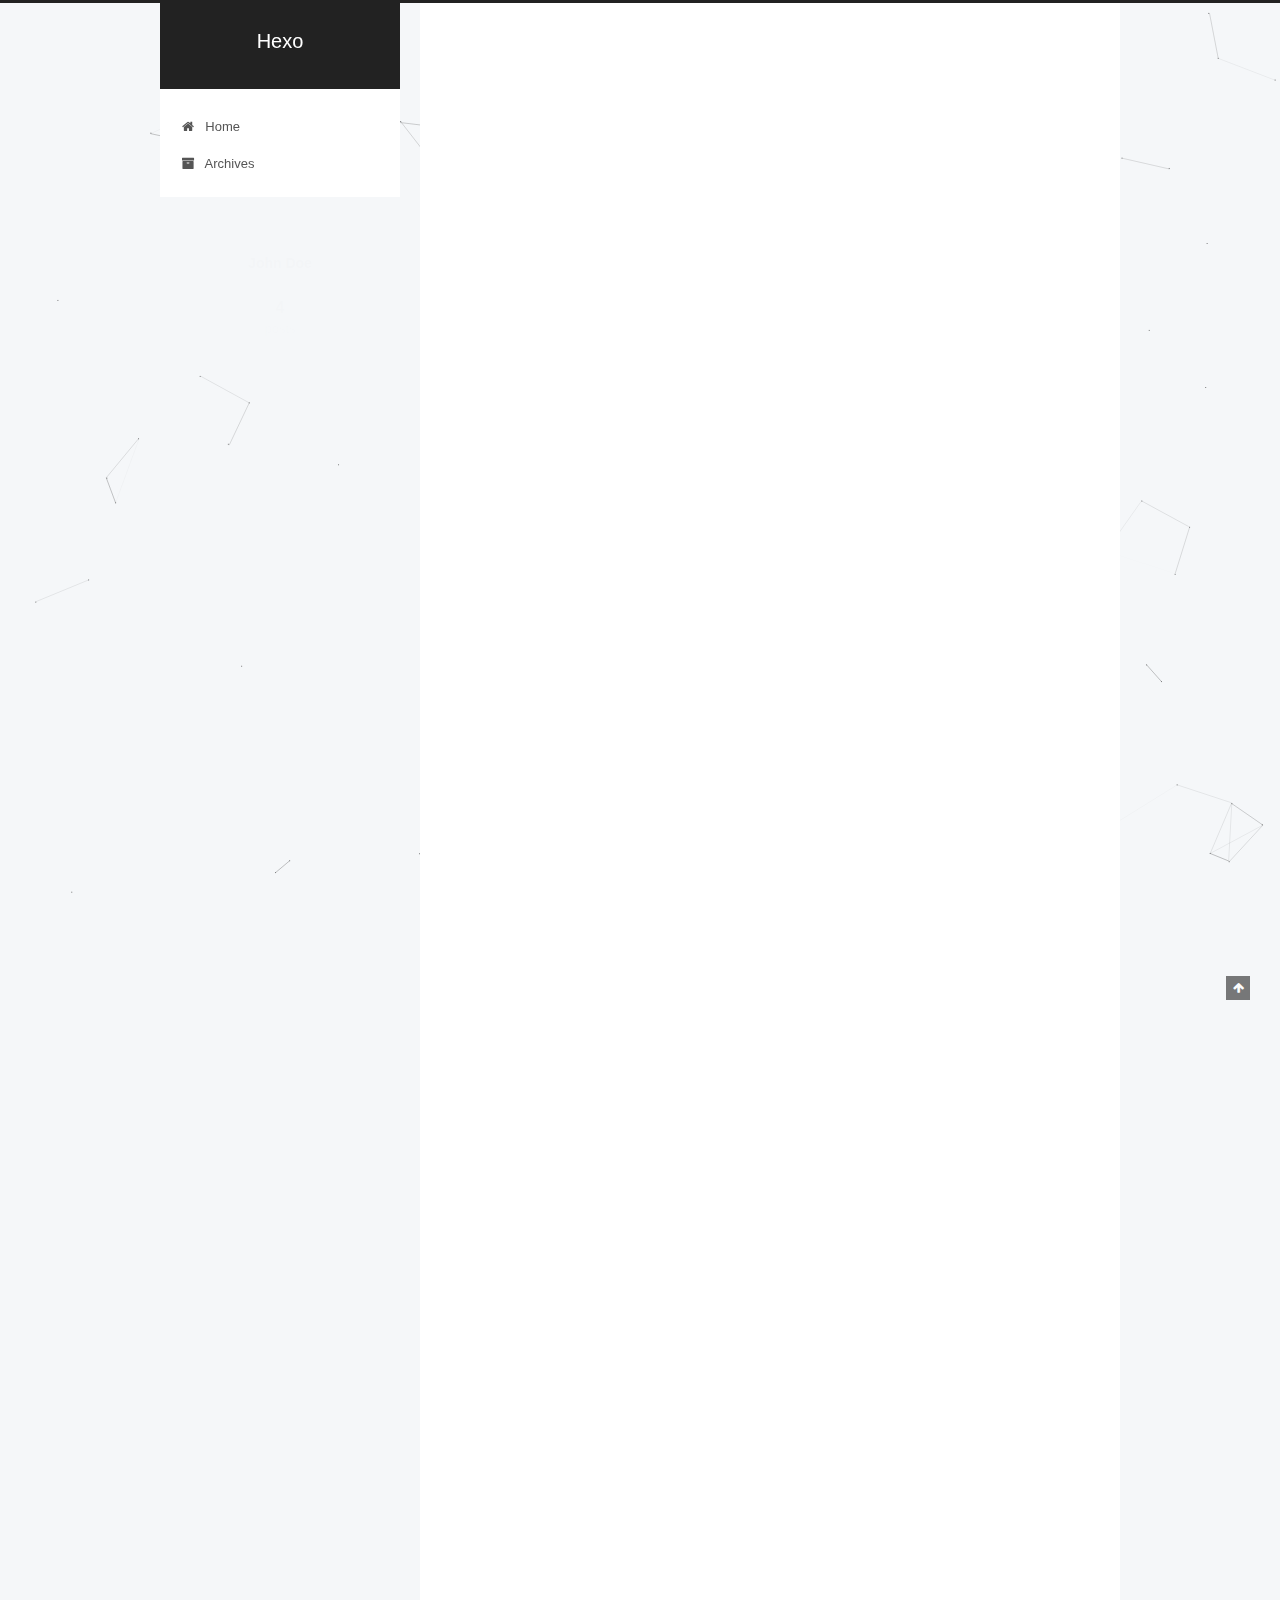
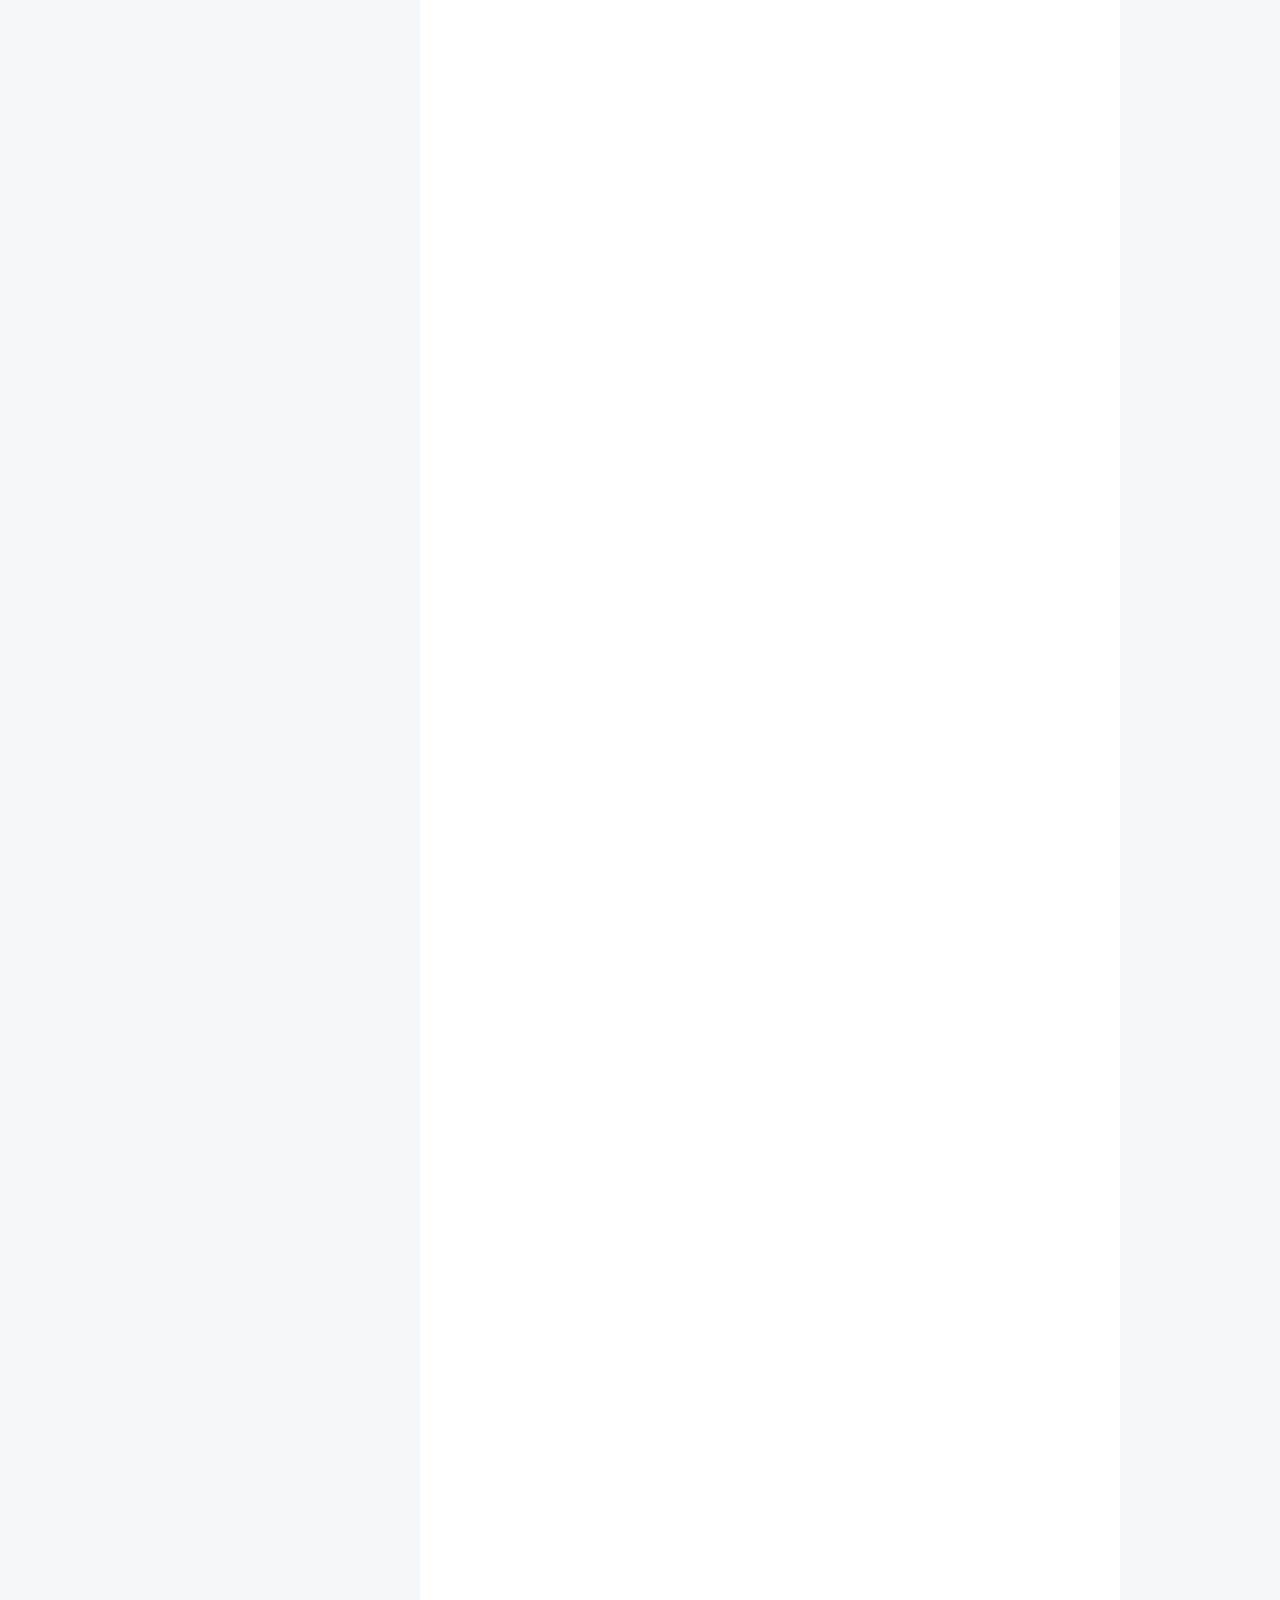
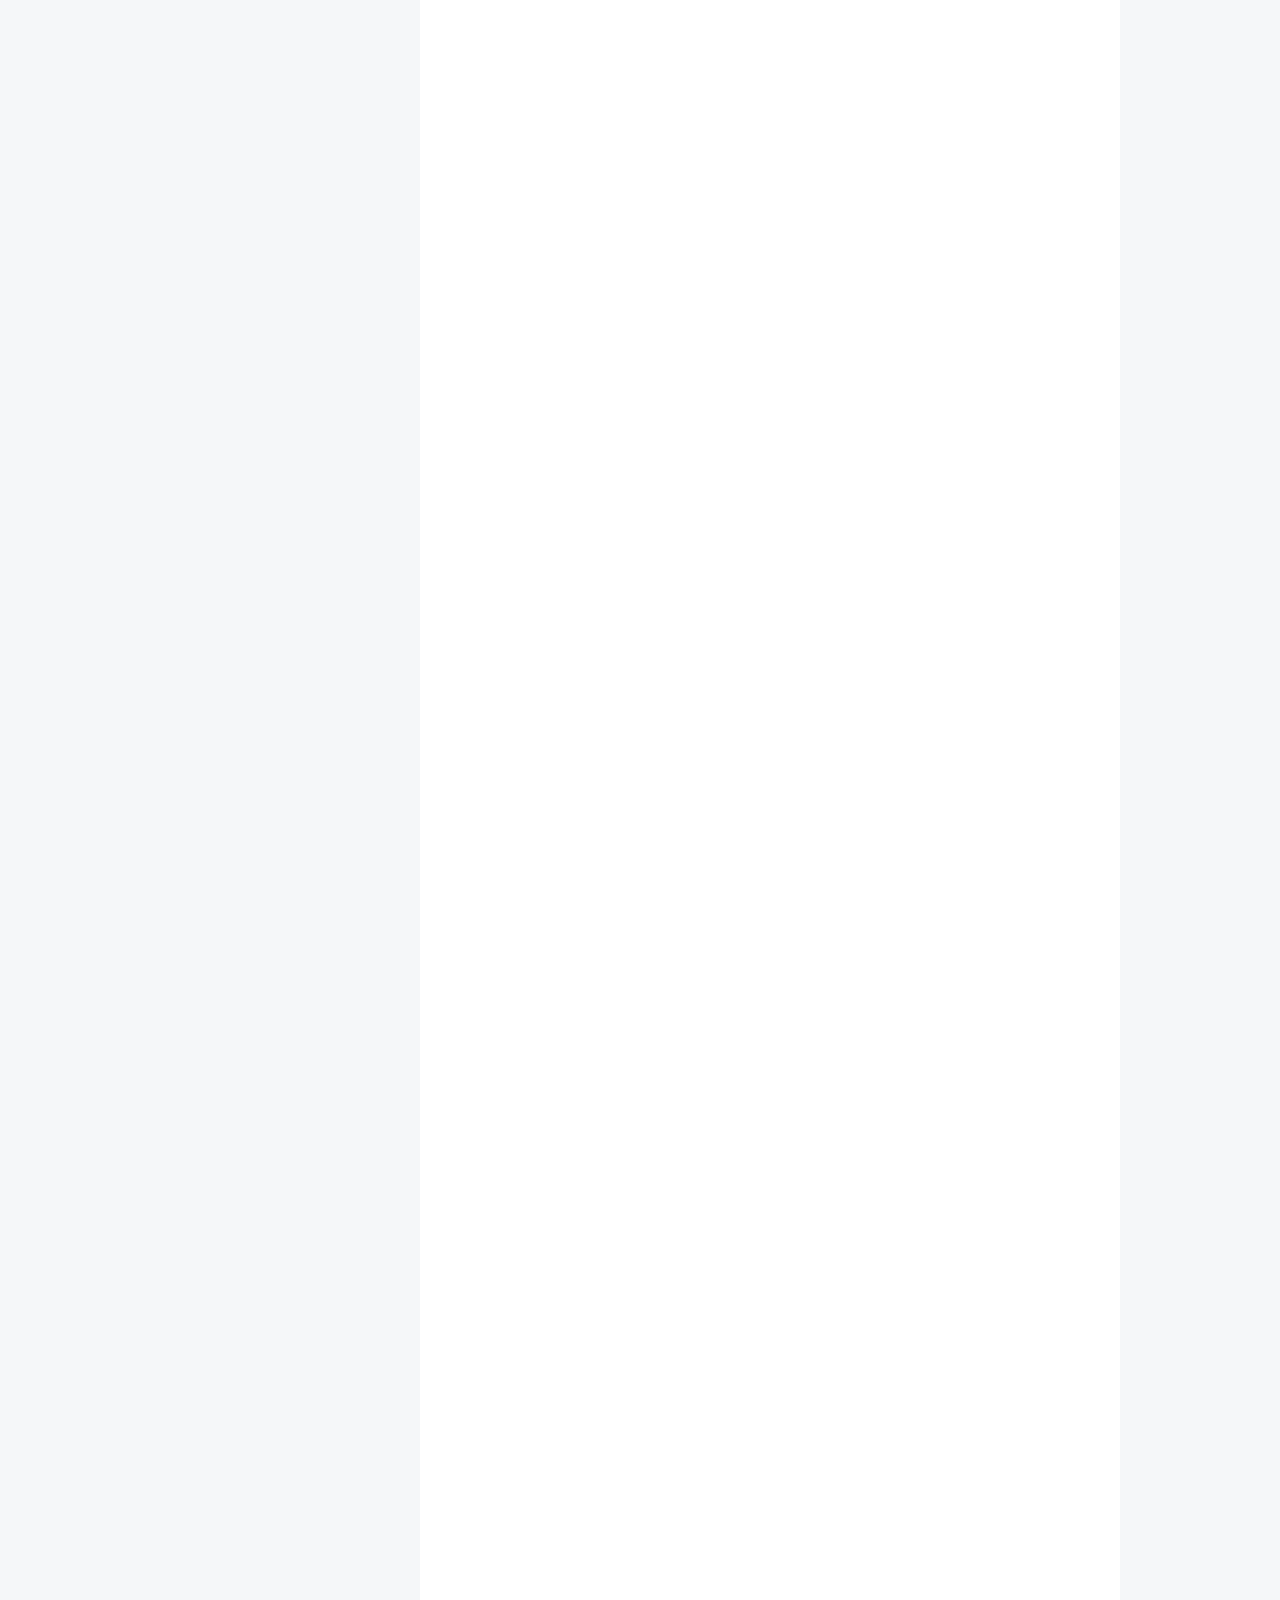
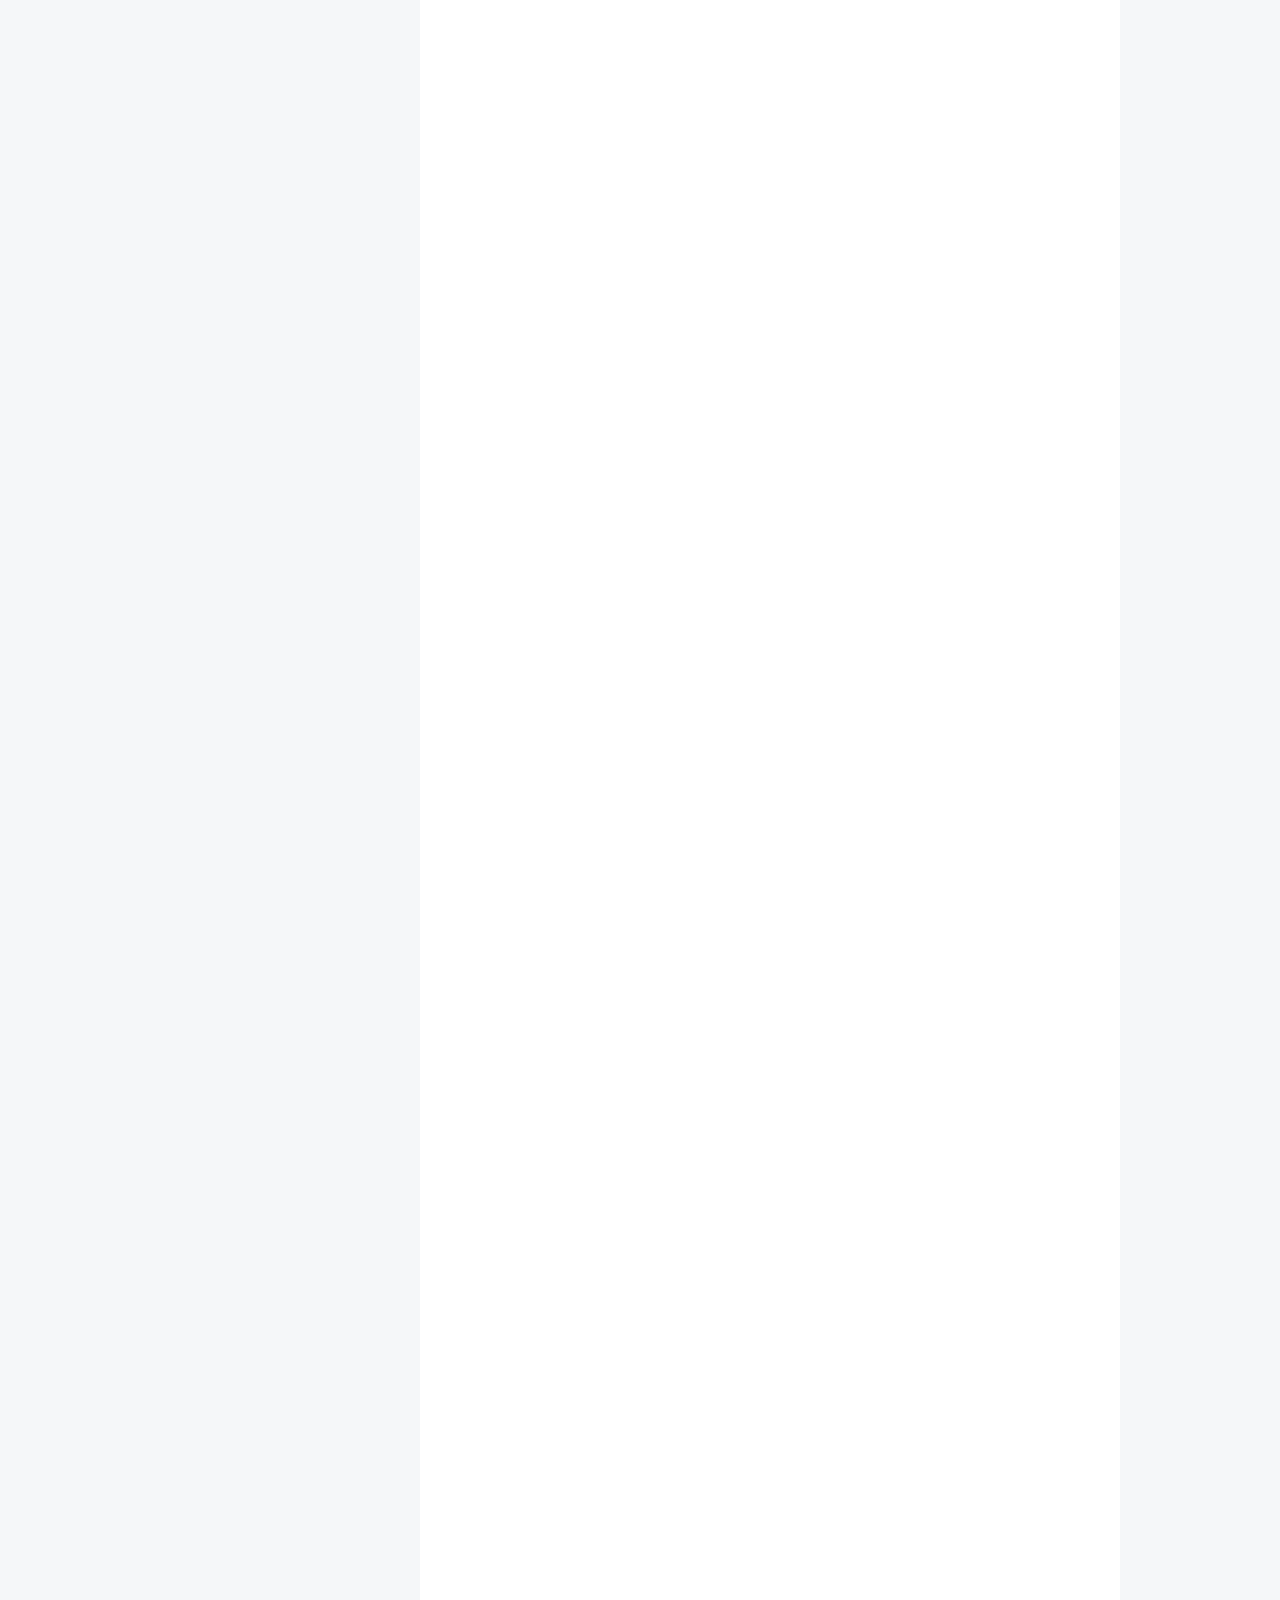
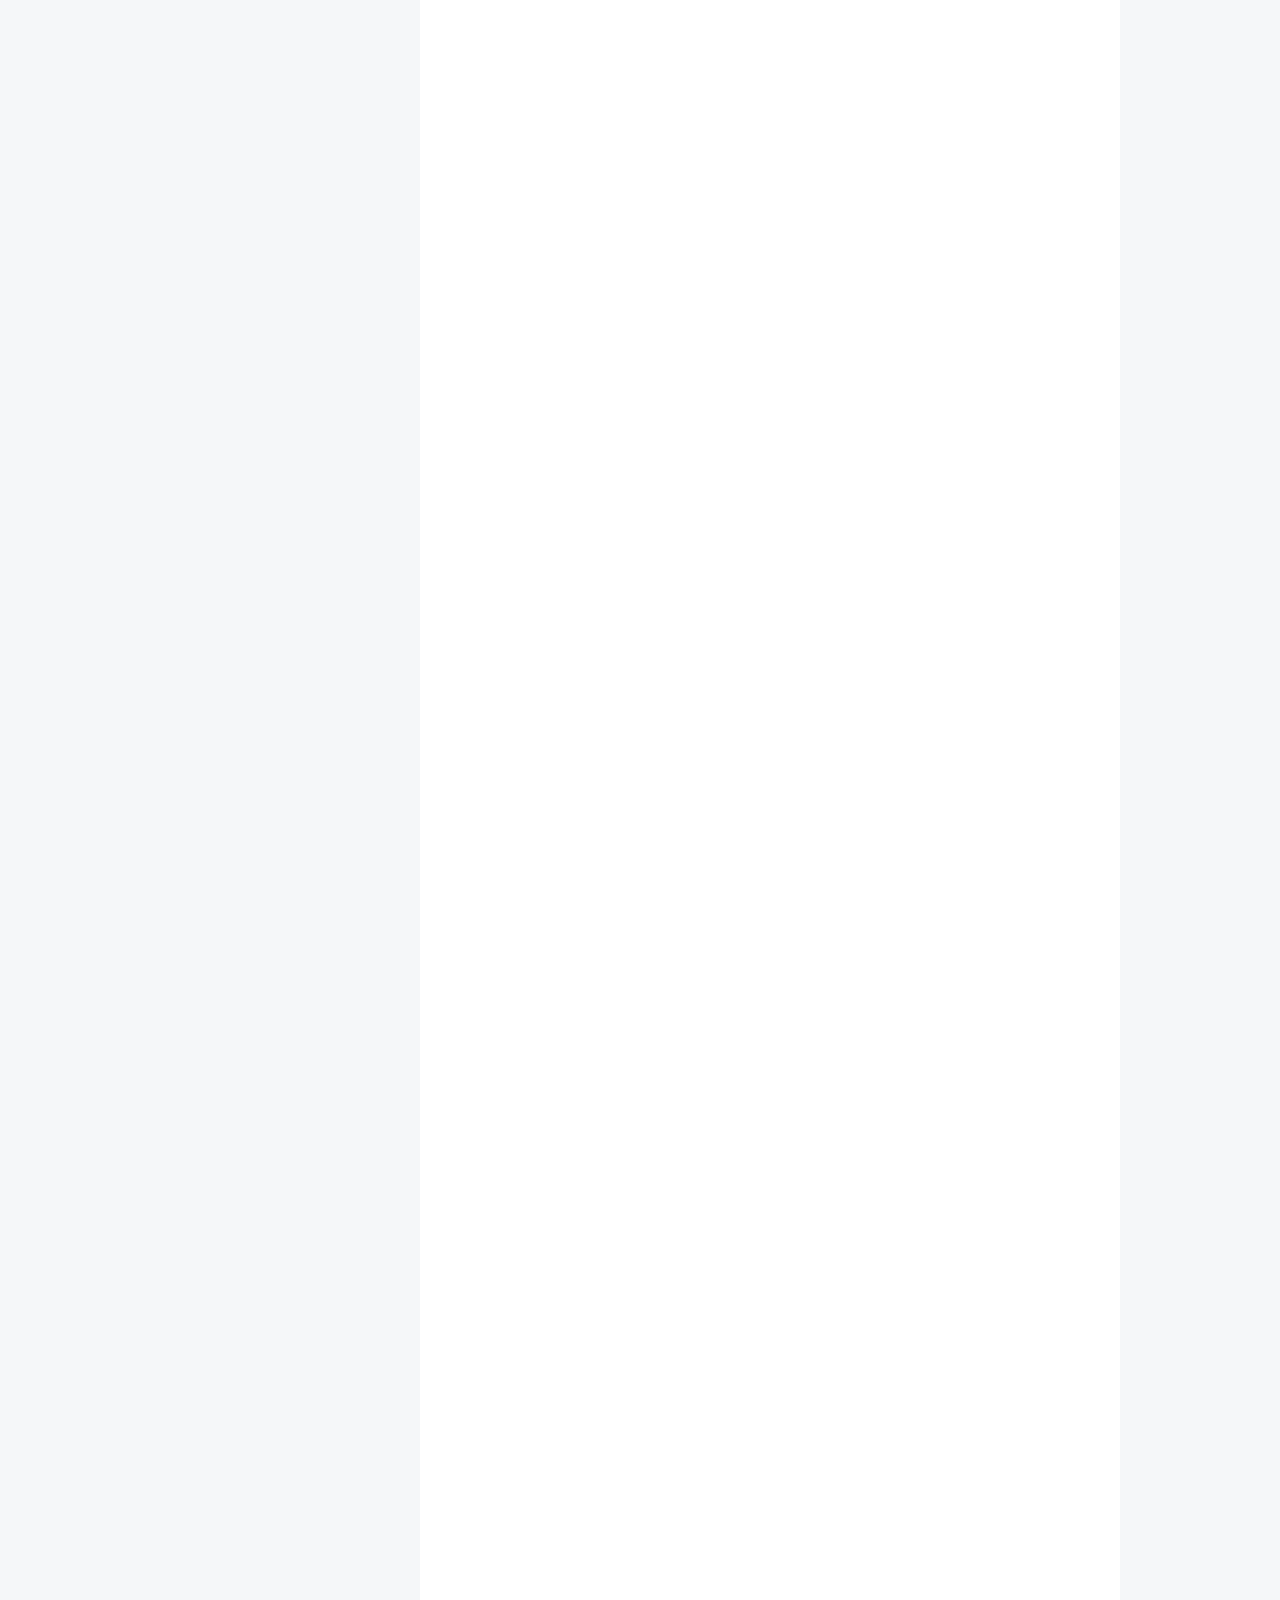
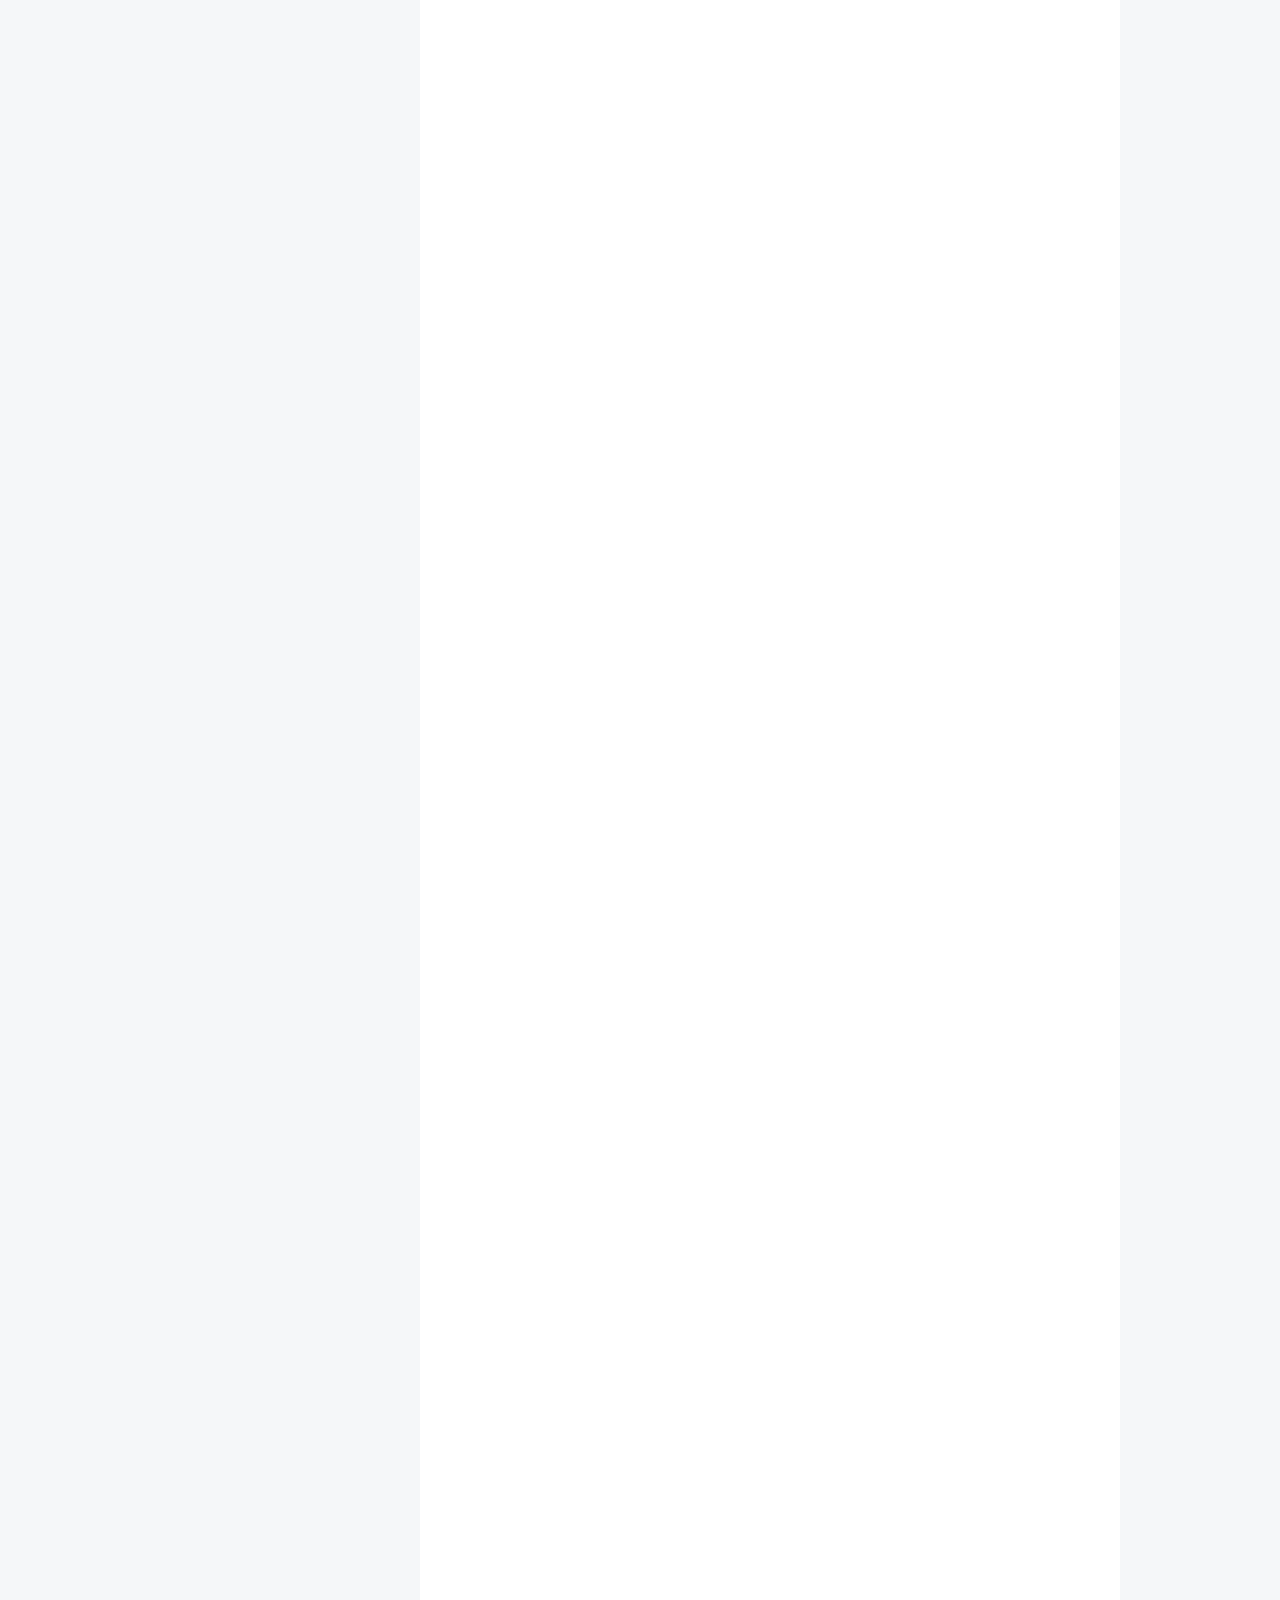
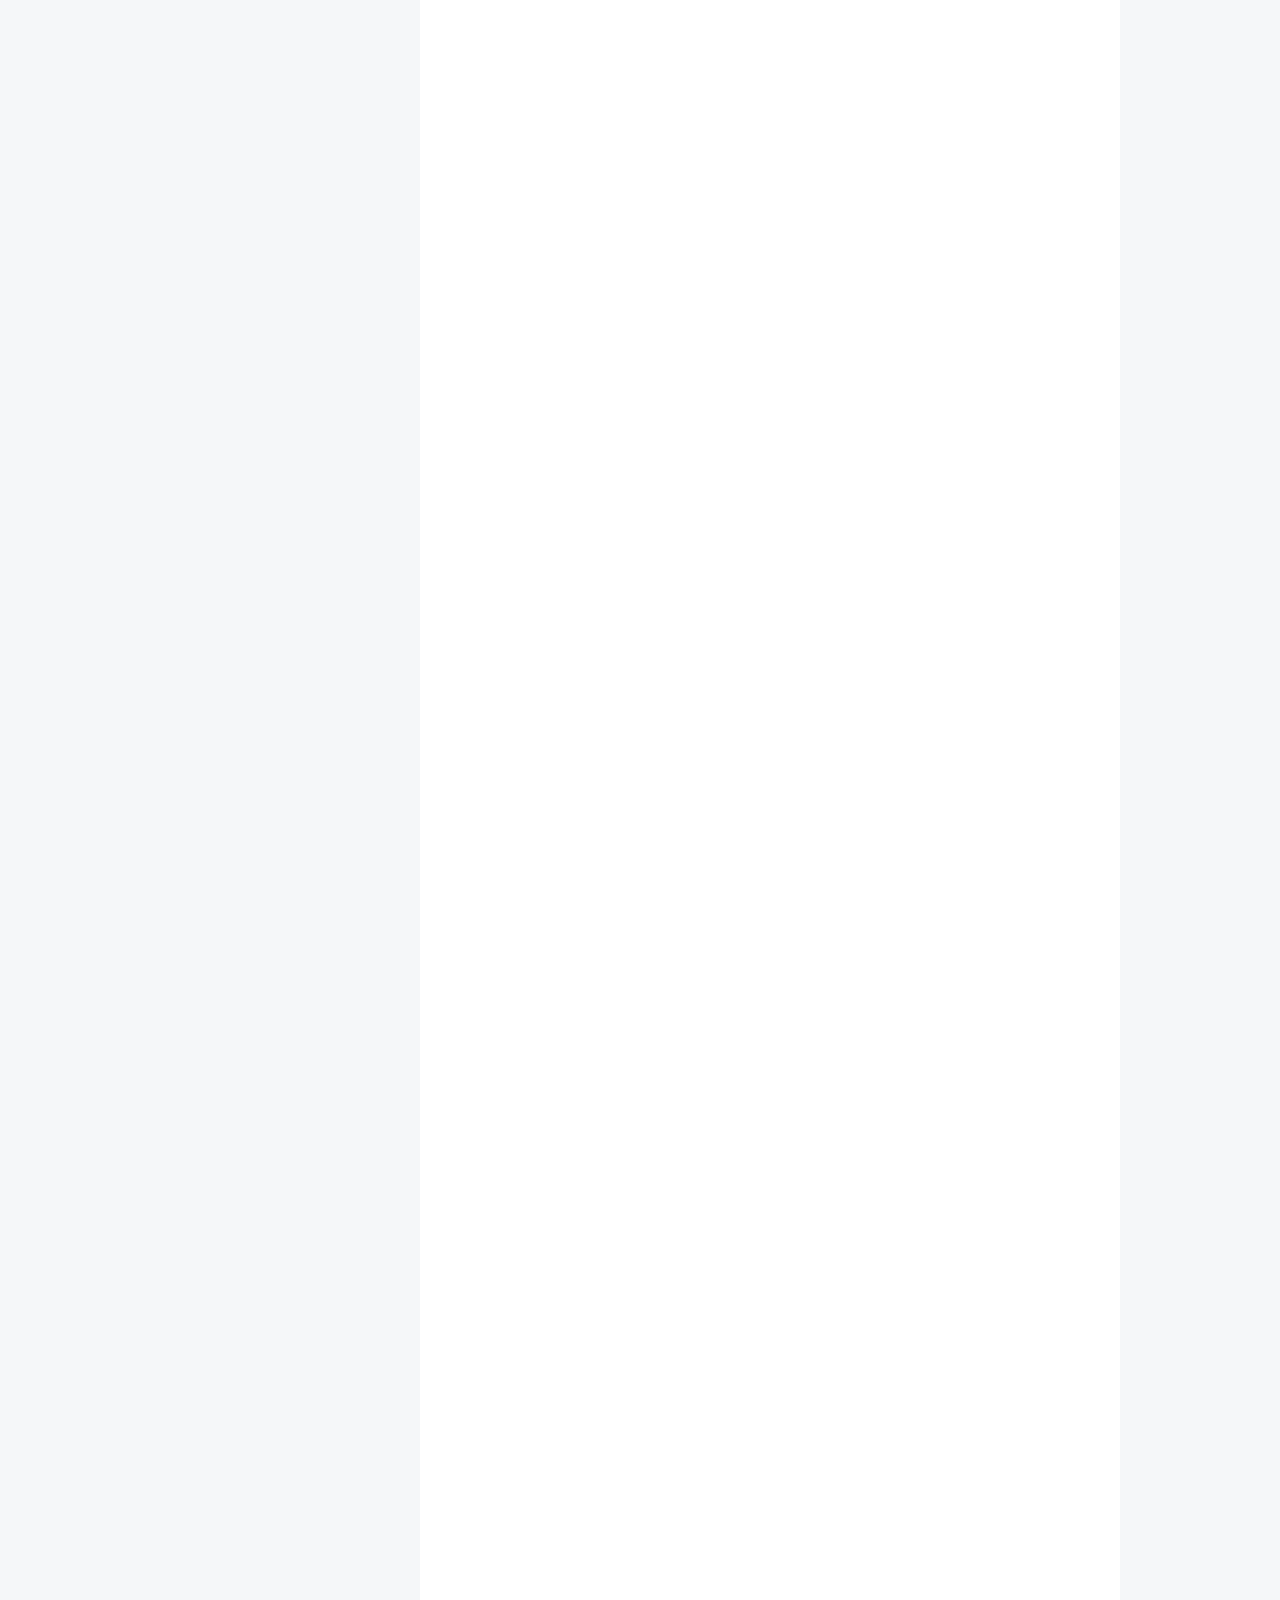
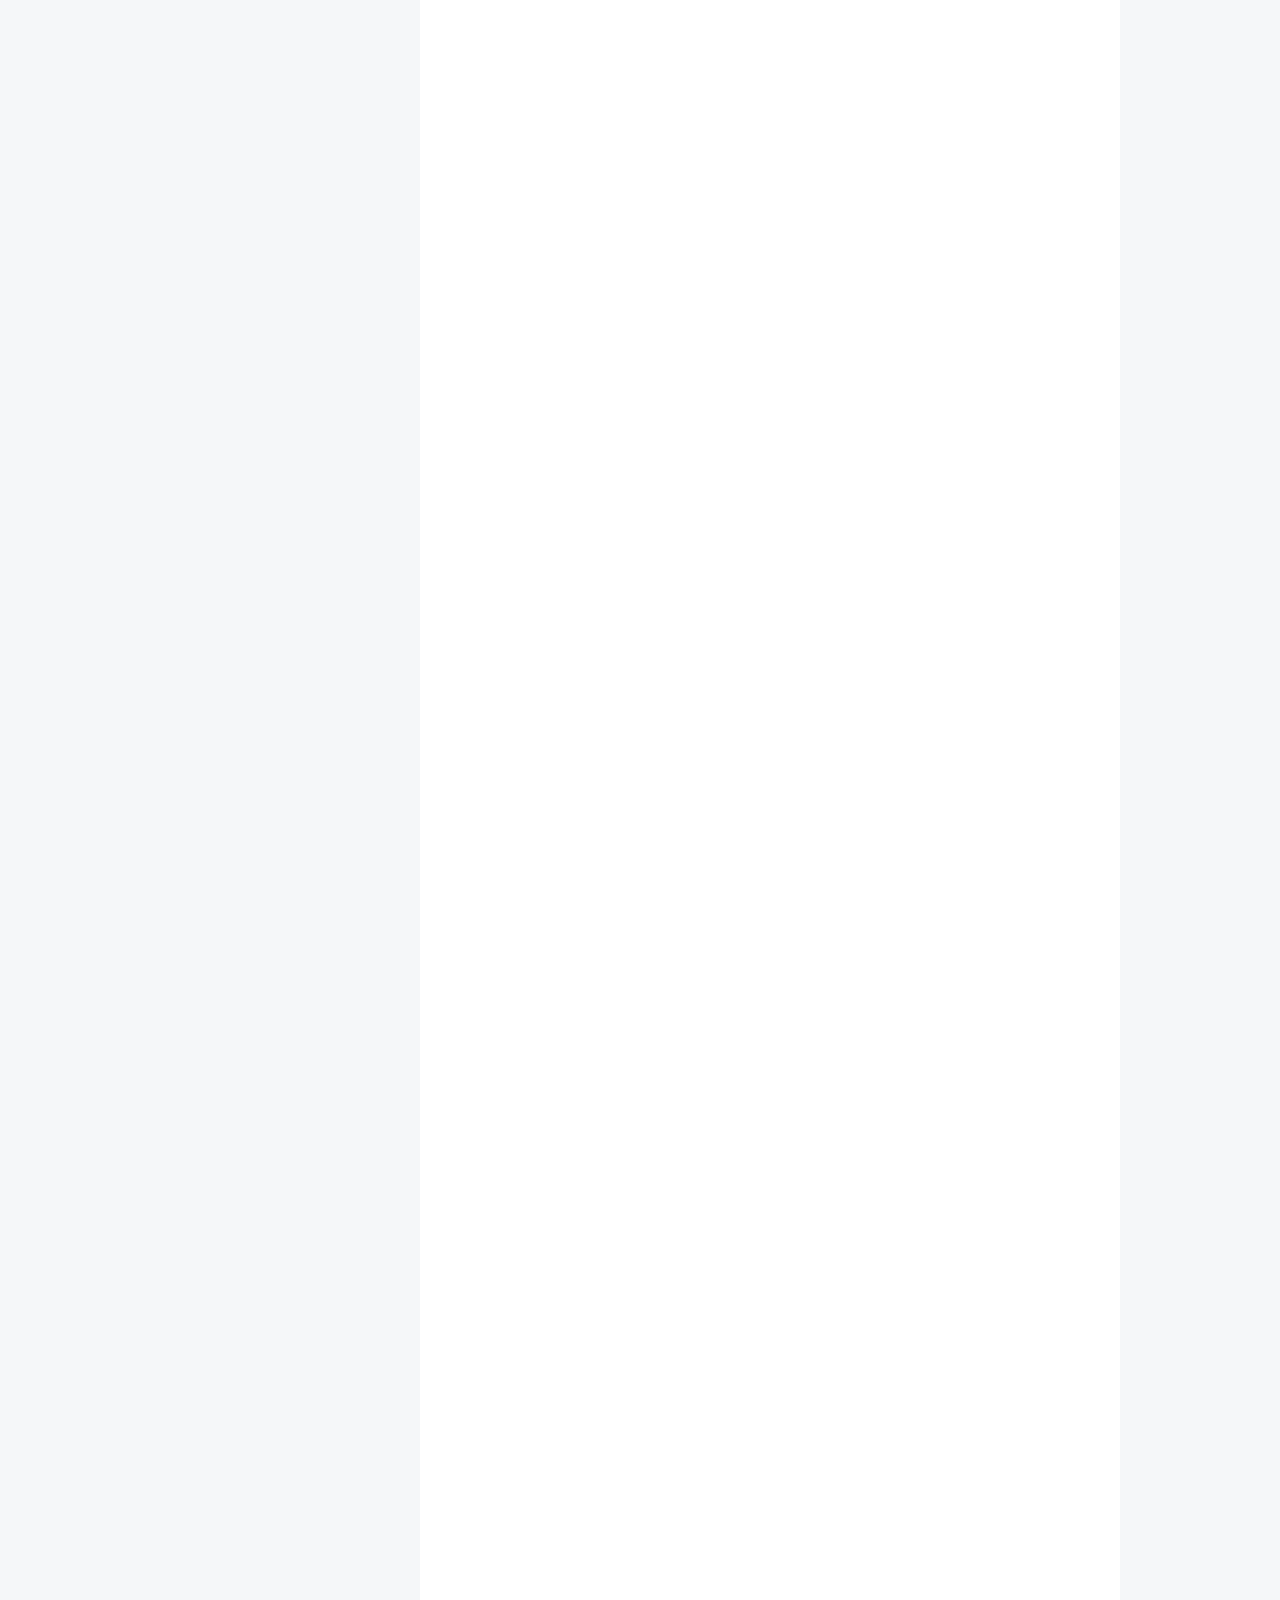
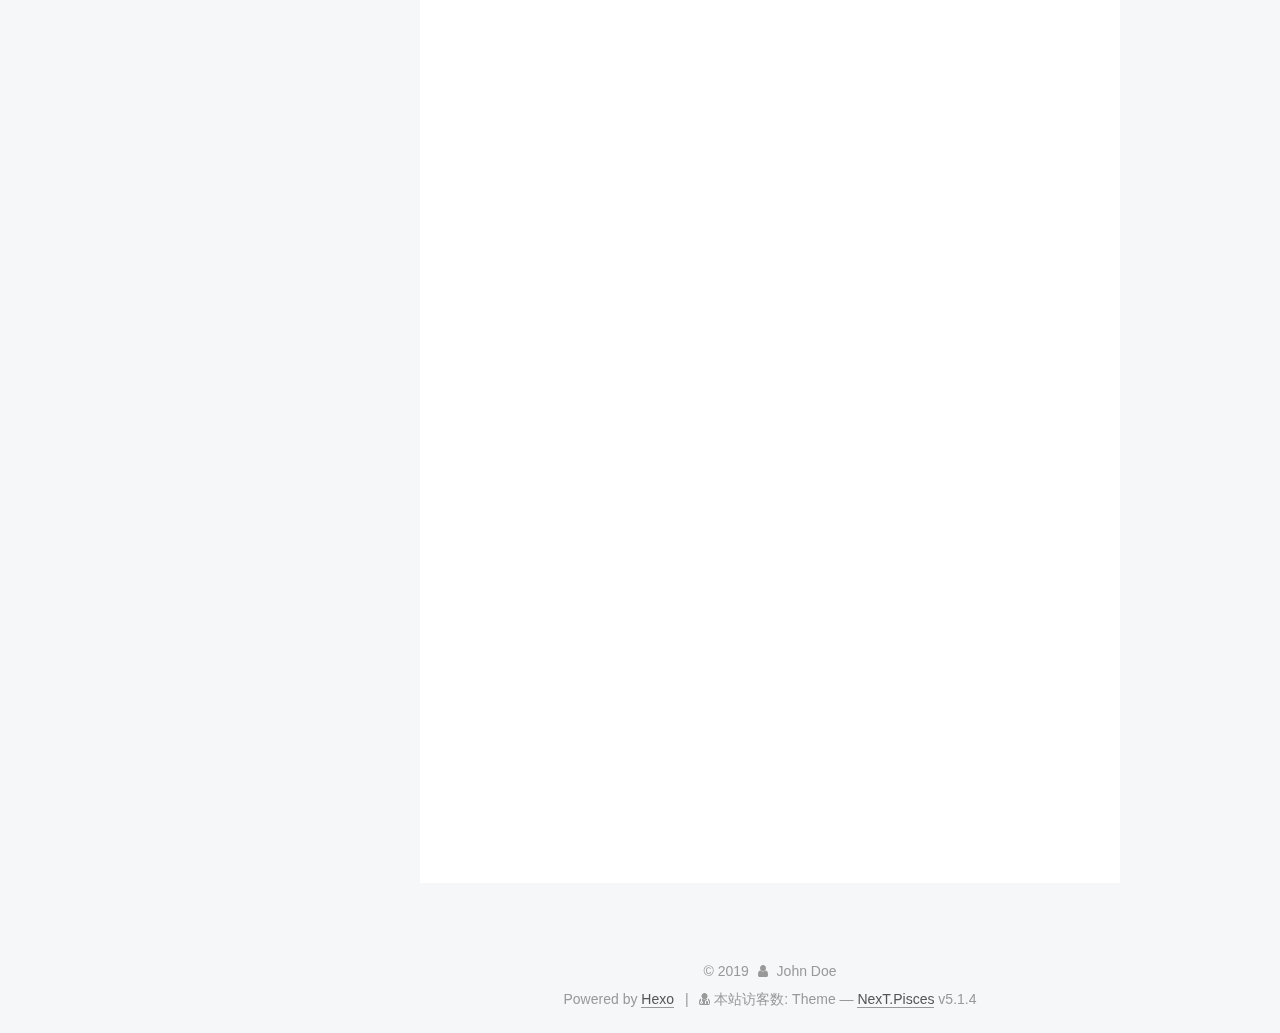
==== commit 063274bd: "Site updated: 2019-03-07 14:30:58" ====
--- a/index.html
+++ b/index.html
@@ -229,6 +229,132 @@
   
   
   <div class="post-block">
+    <link itemprop="mainEntityOfPage" href="http://yoursite.com/2019/03/07/电机驱动/">
+
+    <span hidden itemprop="author" itemscope="" itemtype="http://schema.org/Person">
+      <meta itemprop="name" content="John Doe">
+      <meta itemprop="description" content="">
+      <meta itemprop="image" content="/images/avatar.gif">
+    </span>
+
+    <span hidden itemprop="publisher" itemscope="" itemtype="http://schema.org/Organization">
+      <meta itemprop="name" content="Hexo">
+    </span>
+
+    
+      <header class="post-header">
+
+        
+        
+          <h1 class="post-title" itemprop="name headline">
+                
+                <a class="post-title-link" href="/2019/03/07/电机驱动/" itemprop="url">Untitled</a></h1>
+        
+
+        <div class="post-meta">
+          <span class="post-time">
+            
+              <span class="post-meta-item-icon">
+                <i class="fa fa-calendar-o"></i>
+              </span>
+              
+                <span class="post-meta-item-text">Posted on</span>
+              
+              <time title="Post created" itemprop="dateCreated datePublished" datetime="2019-03-07T13:34:49+08:00">
+                2019-03-07
+              </time>
+            
+
+            
+
+            
+          </span>
+
+          
+
+          
+            
+          
+
+          
+          
+
+          
+
+          
+
+          
+
+        </div>
+      </header>
+    
+
+    
+    
+    
+    <div class="post-body" itemprop="articleBody">
+
+      
+      
+
+      
+        
+          
+            <hr>
+<p>title: 电机驱动<br>date: 2019-03-07 13:34:49<br>——————————————————————————————————————————————————————————</p>
+<h2 id="我们小时候玩的电机都是直接接电池，但是那种不能控制正反转，电机电压不稳定又不能瞬间改变电机转动方向。那么如何能自由的控制电机政正反转且能控制其转速呢，这就要用到电机驱动的电路，并用单片机控制。"><a href="#我们小时候玩的电机都是直接接电池，但是那种不能控制正反转，电机电压不稳定又不能瞬间改变电机转动方向。那么如何能自由的控制电机政正反转且能控制其转速呢，这就要用到电机驱动的电路，并用单片机控制。" class="headerlink" title="  我们小时候玩的电机都是直接接电池，但是那种不能控制正反转，电机电压不稳定又不能瞬间改变电机转动方向。那么如何能自由的控制电机政正反转且能控制其转速呢，这就要用到电机驱动的电路，并用单片机控制。"></a>  <strong>我们小时候玩的电机都是直接接电池，但是那种不能控制正反转，电机电压不稳定又不能瞬间改变电机转动方向。那么如何能自由的控制电机政正反转且能控制其转速呢，这就要用到电机驱动的电路，并用单片机控制。</strong></h2><p> <strong>首先，单片机可以输出直流信号，但是它的驱动能力是有限的，所以单片机一般作为驱动信号，驱动大的功率管如MOS管（LR7843），来产生大的电流来驱动电机，且占空比大小可以驱动芯片控制加在电机上的平均电压达到转速调节的目的。</strong></p>
+<p><strong>电机驱动主要采用N沟道MOSFET构成H桥驱动电路，H桥是一个典型的直流电机控制电路，因为它的电路形状酷似H，故得名”H桥”。四个开关组成H的四条垂直腿，二点几就是H中的横杠。要是电机运转，必须使对角线上的一堆开关导通，通过不同的电流方向来控制电机正反转，其联通电路如图所示。</strong></p>
+<h2 id=""><a href="#" class="headerlink" title=" "></a> <img src="/2019/03/07/电机驱动/1.png" alt="H桥"></h2><p><strong>实际驱动电路中通常要用硬件电路方便地控制开关，电机驱动板主要采用两种驱动芯片，一种是全桥驱动HIP4082，一种是半桥驱动IR2104，半桥电路是两个MOS管组成的振荡，全桥电路是四个MOS管组成的振荡。其中，IR2104型半桥驱动芯片可以驱动高端和低端两个N沟道MOSFET，能提供较大的栅极驱动电流，并具有硬件死区、硬件防同臂导通等功能。使用两片IR2104型半桥驱动芯片可以组成完整的直流电机H桥式驱动电路，而且IR2104价格低廉，功能完善，输出功率相对HIP4082较低，此方案采用较多。</strong><br>IR2104驱动半桥电路如图<br><img src="/2019/03/07/电机驱动/2.png" alt="ir2104半桥"><br>这里附上ir2104资料<br><a href="https://atta.szlcsc.com/upload/public/pdf/source/20140819/1457707228495.pdf" target="_blank" rel="noopener">https://atta.szlcsc.com/upload/public/pdf/source/20140819/1457707228495.pdf</a><br>HIP4082驱动全桥电路如图所示<br><img src="/2019/03/07/电机驱动/4.png" alt="HIP4082驱动全桥"><br>这里附上芯片资料</p>
+<h2 id="https-atta-szlcsc-com-upload-public-pdf-source-20170105-1483610742408-pdf"><a href="#https-atta-szlcsc-com-upload-public-pdf-source-20170105-1483610742408-pdf" class="headerlink" title="https://atta.szlcsc.com/upload/public/pdf/source/20170105/1483610742408.pdf"></a><a href="https://atta.szlcsc.com/upload/public/pdf/source/20170105/1483610742408.pdf" target="_blank" rel="noopener">https://atta.szlcsc.com/upload/public/pdf/source/20170105/1483610742408.pdf</a></h2><p><strong>另外，由于驱动电路可能会产生较大的回灌电流，为防止对单片机产生影响，最好用隔离芯片隔离，隔离芯片选取有很多方式，如74lvc245、74hc244、PS2801等，这些芯片常做控制总线驱动器，作用是提高驱动能力，满足一定条件后，输出与输入相同，可进行数据单向传输，即单片机信号可以到驱动芯片，反过来不行。</strong><br>例如74HC244电路连接 </p>
+<h2 id="-1"><a href="#-1" class="headerlink" title=""></a><img src="/2019/03/07/电机驱动/4.png" alt="74HC244"></h2><p><strong>此外，用电池给电路驱动板提供电压，一般都需要稳压芯片。并且需要稳压到5V的芯片来给单片机提供电压，也需要合适的芯片来为电机提供电压。<br>选择合适的芯片是做出好的电路驱动板的关键。如果要查相关的资料手册，可以从立创商城上查看。</strong></p>
+
+          
+        
+      
+    </div>
+    
+    
+    
+
+    
+
+    
+
+    
+
+    <footer class="post-footer">
+      
+
+      
+
+      
+
+      
+      
+        <div class="post-eof"></div>
+      
+    </footer>
+  </div>
+  
+  
+  
+  </article>
+
+
+    
+      
+
+  
+
+  
+  
+  
+
+  <article class="post post-type-normal" itemscope="" itemtype="http://schema.org/Article">
+  
+  
+  
+  <div class="post-block">
     <link itemprop="mainEntityOfPage" href="http://yoursite.com/2019/02/27/常见二极管及其应用/">
 
     <span hidden itemprop="author" itemscope="" itemtype="http://schema.org/Person">
@@ -300,46 +426,33 @@
       
         
           
-            <p>#常见二极管种类及其应用</p>
-<p>##1、稳压二极管</p>
-<p>###符号<br><img src="/2019/02/27/常见二极管及其应用/稳压二极管.png" alt="示例图片" title="示例图片"></p>
-<p>###作用<br>  是反向击穿特性曲线急骤变化的二极管。作为控制电压和标准电压使用而制作的。</p>
-<p>###典型应用电路</p>
-<p>####1.<br><img src="http://file.elecfans.com/web1/M00/57/E6/o4YBAFtP7zqAbUjiAAAuuuA4buE189.jpg" alt="浪涌保护电路"><br>浪涌保护电路<br>稳压管在准确的电压下击穿，这就使得它可作为限制或保护之元件来使用，因为各种电压的稳压二极管都可以得到，故对于这种应用特别适宜。图中的稳压二极管D是作为过压保护器件。只要电源电压VS超过二极管的稳压值D就导通，使继电器J吸合负载RL就与电源分开。</p>
-<p>####2.<br><img src="http://file.elecfans.com/web1/M00/58/01/pIYBAFtP726AYM04AAA7n-rvwQ0593.jpg" alt="串联稳压电路"><br>电路如图所示，在此电路中，串联稳压管，BG的基极被稳压二极管D钳定在13V，那么其发射极就输出恒定的12V电压了。</p>
-<p>####3.<br><img src="http://file.elecfans.com/web1/M00/58/00/pIYBAFtP72GACKo7AAA1k8cDyj4601.jpg" alt="电弧抑制电路"><br>在电感线圈上并联接入一只合适的稳压二极管（也可接入一只普通 二极管原理一样）的话，当线圈在导通状态切断时，由于其电磁能释放所产生的高压就被二极管所吸收，所以当开关断开时，开关的电弧也就被消除了。这个应用电路在工业上用得比较多，如一些较大功率的电磁吸控制电路就用到它。</p>
-<p>##2、发光二极管</p>
-<p>###符号<br><img src="/2019/02/27/常见二极管及其应用/发光二极管.png" alt="发光二极管"></p>
-<p>###作用<br>指示灯，照明等。</p>
-<p>###应用电路</p>
-<p>####1.作为指示灯<br><img src="http://admin22.51dzw.com/UploadFiles/201201/20120107093054164.jpg" alt="发光二极管指示灯电路"><br>当电路导通时，二极管发光，可以检验电路是否导通。</p>
-<p>####2.照明用</p>
-<p>##3、光电二极管</p>
-<p>###符号<br><img src="/2019/02/27/常见二极管及其应用/光电二极管.png" alt="光电二极管"></p>
-<p>###作用<br>光电二极管的作用是进行光电BFQ591转换，在光控、红外遥控、光探测、光纤通信和光电耦合等方面有，“泛的应用。</p>
-<p>###应用电路</p>
-<p>####1、光控<br><img src="http://www.elecfans.com/uploads/allimg/171130/2749557-1G1301S33V28.jpg" alt="光电二极管应用电路"><br> 光电二极管可以用作光控开关，电路如图7-8所示。无光照时，光电二极管VD，因接反向电压而截止，晶体三极管VT．、VT2因无基极电流也截止，继电器处于释放状态。当有光线照射到光电二极管VD．时，VD．从截止转变为导通，使VTI、VT2相继导通，继电器K吸合，接通被控电路。</p>
-<p>####2.光信号接受<br><img src="http://www.elecfans.com/uploads/allimg/171130/2749557-1G1301S3501L.jpg" alt="光信号接收电路图"><br> 光电二极管可以用作接收光信号。图7-9所示为光信号接收放大电路，光信号由光电二极管VD接收，经VT放大后通过耦合电容C输出。</p>
-<p>##4.激光二极管</p>
-<p>###符号<br><img src="/2019/02/27/常见二极管及其应用/激光二极管.png" alt="激光二极管"></p>
-<p>###作用<br>主要发射红外线。可以光电二极管共同使用，光电二极管可以接受激光二极管所产生的相干的单色光信号。</p>
-<p>###应用电路</p>
-<p>####1。驱动APC电路<br><img src="http://www.go-gddq.com/upload/2011-12/11121112297441.jpg" alt="驱动APC电路"></p>
+            <h1 id="常见二极管种类及其应用"><a href="#常见二极管种类及其应用" class="headerlink" title="常见二极管种类及其应用"></a>常见二极管种类及其应用</h1><h2 id="1、稳压二极管"><a href="#1、稳压二极管" class="headerlink" title="1、稳压二极管"></a>1、稳压二极管</h2><h3 id="符号"><a href="#符号" class="headerlink" title="符号"></a>符号</h3><p><img src="/2019/02/27/常见二极管及其应用/稳压二极管.png" alt="示例图片" title="示例图片"></p>
+<h3 id="作用"><a href="#作用" class="headerlink" title="作用"></a>作用</h3><p>  是反向击穿特性曲线急骤变化的二极管。作为控制电压和标准电压使用而制作的。</p>
+<h3 id="典型应用电路"><a href="#典型应用电路" class="headerlink" title="典型应用电路"></a>典型应用电路</h3><h4 id="1"><a href="#1" class="headerlink" title="1."></a>1.</h4><p><img src="http://file.elecfans.com/web1/M00/57/E6/o4YBAFtP7zqAbUjiAAAuuuA4buE189.jpg" alt="浪涌保护电路"><br>浪涌保护电路<br>稳压管在准确的电压下击穿，这就使得它可作为限制或保护之元件来使用，因为各种电压的稳压二极管都可以得到，故对于这种应用特别适宜。图中的稳压二极管D是作为过压保护器件。只要电源电压VS超过二极管的稳压值D就导通，使继电器J吸合负载RL就与电源分开。</p>
+<h4 id="2"><a href="#2" class="headerlink" title="2."></a>2.</h4><p><img src="http://file.elecfans.com/web1/M00/58/01/pIYBAFtP726AYM04AAA7n-rvwQ0593.jpg" alt="串联稳压电路"><br>电路如图所示，在此电路中，串联稳压管，BG的基极被稳压二极管D钳定在13V，那么其发射极就输出恒定的12V电压了。</p>
+<h4 id="3"><a href="#3" class="headerlink" title="3."></a>3.</h4><p><img src="http://file.elecfans.com/web1/M00/58/00/pIYBAFtP72GACKo7AAA1k8cDyj4601.jpg" alt="电弧抑制电路"><br>在电感线圈上并联接入一只合适的稳压二极管（也可接入一只普通 二极管原理一样）的话，当线圈在导通状态切断时，由于其电磁能释放所产生的高压就被二极管所吸收，所以当开关断开时，开关的电弧也就被消除了。这个应用电路在工业上用得比较多，如一些较大功率的电磁吸控制电路就用到它。</p>
+<h2 id="2、发光二极管"><a href="#2、发光二极管" class="headerlink" title="2、发光二极管"></a>2、发光二极管</h2><h3 id="符号-1"><a href="#符号-1" class="headerlink" title="符号"></a>符号</h3><p><img src="/2019/02/27/常见二极管及其应用/发光二极管.png" alt="发光二极管"></p>
+<h3 id="作用-1"><a href="#作用-1" class="headerlink" title="作用"></a>作用</h3><p>指示灯，照明等。</p>
+<h3 id="应用电路"><a href="#应用电路" class="headerlink" title="应用电路"></a>应用电路</h3><h4 id="1-作为指示灯"><a href="#1-作为指示灯" class="headerlink" title="1.作为指示灯"></a>1.作为指示灯</h4><p><img src="http://admin22.51dzw.com/UploadFiles/201201/20120107093054164.jpg" alt="发光二极管指示灯电路"><br>当电路导通时，二极管发光，可以检验电路是否导通。</p>
+<h4 id="2-照明用"><a href="#2-照明用" class="headerlink" title="2.照明用"></a>2.照明用</h4><h2 id="3、光电二极管"><a href="#3、光电二极管" class="headerlink" title="3、光电二极管"></a>3、光电二极管</h2><h3 id="符号-2"><a href="#符号-2" class="headerlink" title="符号"></a>符号</h3><p><img src="/2019/02/27/常见二极管及其应用/光电二极管.png" alt="光电二极管"></p>
+<h3 id="作用-2"><a href="#作用-2" class="headerlink" title="作用"></a>作用</h3><p>光电二极管的作用是进行光电BFQ591转换，在光控、红外遥控、光探测、光纤通信和光电耦合等方面有，“泛的应用。</p>
+<h3 id="应用电路-1"><a href="#应用电路-1" class="headerlink" title="应用电路"></a>应用电路</h3><h4 id="1、光控"><a href="#1、光控" class="headerlink" title="1、光控"></a>1、光控</h4><p><img src="http://www.elecfans.com/uploads/allimg/171130/2749557-1G1301S33V28.jpg" alt="光电二极管应用电路"><br> 光电二极管可以用作光控开关，电路如图7-8所示。无光照时，光电二极管VD，因接反向电压而截止，晶体三极管VT．、VT2因无基极电流也截止，继电器处于释放状态。当有光线照射到光电二极管VD．时，VD．从截止转变为导通，使VTI、VT2相继导通，继电器K吸合，接通被控电路。</p>
+<h4 id="2-光信号接受"><a href="#2-光信号接受" class="headerlink" title="2.光信号接受"></a>2.光信号接受</h4><p><img src="http://www.elecfans.com/uploads/allimg/171130/2749557-1G1301S3501L.jpg" alt="光信号接收电路图"><br> 光电二极管可以用作接收光信号。图7-9所示为光信号接收放大电路，光信号由光电二极管VD接收，经VT放大后通过耦合电容C输出。</p>
+<h2 id="4-激光二极管"><a href="#4-激光二极管" class="headerlink" title="4.激光二极管"></a>4.激光二极管</h2><h3 id="符号-3"><a href="#符号-3" class="headerlink" title="符号"></a>符号</h3><p><img src="/2019/02/27/常见二极管及其应用/激光二极管.png" alt="激光二极管"></p>
+<h3 id="作用-3"><a href="#作用-3" class="headerlink" title="作用"></a>作用</h3><p>主要发射红外线。可以光电二极管共同使用，光电二极管可以接受激光二极管所产生的相干的单色光信号。</p>
+<h3 id="应用电路-2"><a href="#应用电路-2" class="headerlink" title="应用电路"></a>应用电路</h3><h4 id="1。驱动APC电路"><a href="#1。驱动APC电路" class="headerlink" title="1。驱动APC电路"></a>1。驱动APC电路</h4><p><img src="http://www.go-gddq.com/upload/2011-12/11121112297441.jpg" alt="驱动APC电路"></p>
 <p>激光二极管(以下称LD)即使采用恒流驱动，其光输出功率也会随温度变化而发生大的变动，因此必须监视它的光输出，利用反馈环路来控制驱动电流，这即是自动输出控制APC(AutomatICPowerControl)电路。取自<a href="http://www.go-gddq.com/html/s696/2011-12/850171.htm" target="_blank" rel="noopener">http://www.go-gddq.com/html/s696/2011-12/850171.htm</a></p>
-<p>##5.肖特基二极管</p>
-<p>###符号<br><img src="/2019/02/27/常见二极管及其应用/肖特基二极管.jpg" alt="肖特基二极管"></p>
+<h2 id="5-肖特基二极管"><a href="#5-肖特基二极管" class="headerlink" title="5.肖特基二极管"></a>5.肖特基二极管</h2><h3 id="符号-4"><a href="#符号-4" class="headerlink" title="符号"></a>符号</h3><p><img src="/2019/02/27/常见二极管及其应用/肖特基二极管.jpg" alt="肖特基二极管"></p>
 <p>###特点<br>1.肖特基二极管的电容效应非常小，工作速度非常快，特别适合于高频或者开关电路。</p>
 <p>2.肖特基二极管的开启电压正向导通压降逗比普通硅二极管略低，大约低0.2V。</p>
 <p>3.肖特基二极管的反向击穿电压比较低，一般不高于60V，最高越100V，且反向饱和电流比普通二极管大。</p>
-<p>###应用电路</p>
-<p>####1.数字电路设计中<br><img src="http://file.elecfans.com/web1/M00/45/2A/pIYBAFpkBiyAP69oAADCrd7zNYU558.jpg" alt=" "><br>在数字电路设计中，往往需要实现一些信号简单的相与、相或、反相。如果直接采用74系列等逻辑芯片，不仅布板面积大大增加，布线也不具灵活性。而采用小信号肖特基二极管组成与或门电路会更加的灵活好用。下图为一个简单的二路复位电路，JTAG产生复位信号需要复位主控器，而外部复位键也需要在按下时实现复位主控器。如果JTAG复位与按键复位直接线与输出到主控器的复位脚，将可能对JTAG仿真器造成损害。例如，按下复位键时，将直接把JTAG输出复位脚位低。而通过肖特基二极管BAT54A组成相与电路，各个信号输出不会相互影响。下图只要JTAG输出0逻辑或按键复位输出0逻辑都能让主控器实现复位。</p>
-<p>####2.步进电机驱动应用<br><img src="http://admin22.51dzw.com/UploadFiles/201301/20130103153452203.jpg" alt=" "></p>
+<h3 id="应用电路-3"><a href="#应用电路-3" class="headerlink" title="应用电路"></a>应用电路</h3><h4 id="1-数字电路设计中"><a href="#1-数字电路设计中" class="headerlink" title="1.数字电路设计中"></a>1.数字电路设计中</h4><p><img src="http://file.elecfans.com/web1/M00/45/2A/pIYBAFpkBiyAP69oAADCrd7zNYU558.jpg" alt=" "><br>在数字电路设计中，往往需要实现一些信号简单的相与、相或、反相。如果直接采用74系列等逻辑芯片，不仅布板面积大大增加，布线也不具灵活性。而采用小信号肖特基二极管组成与或门电路会更加的灵活好用。下图为一个简单的二路复位电路，JTAG产生复位信号需要复位主控器，而外部复位键也需要在按下时实现复位主控器。如果JTAG复位与按键复位直接线与输出到主控器的复位脚，将可能对JTAG仿真器造成损害。例如，按下复位键时，将直接把JTAG输出复位脚位低。而通过肖特基二极管BAT54A组成相与电路，各个信号输出不会相互影响。下图只要JTAG输出0逻辑或按键复位输出0逻辑都能让主控器实现复位。</p>
+<h4 id="2-步进电机驱动应用"><a href="#2-步进电机驱动应用" class="headerlink" title="2.步进电机驱动应用"></a>2.步进电机驱动应用</h4><p><img src="http://admin22.51dzw.com/UploadFiles/201301/20130103153452203.jpg" alt=" "></p>
 <p>所示是肖特基二极管一种应PLT262用电路，这是肖特基二极管在步进电机驱动电路中的应周，VD1、VD2、VD3和VD4为肖特基二极管。</p>
 <p>利用肖特基二极管的管压降小、恢复时间快的特点，这样大部分电流就流过外部的肖特基二极管，集成电路Al内部的功耗就小了很多，提高了热稳定性能，也就提高了可靠性。</p>
-<p>##6.变容二极管</p>
-<p>###符号<br><img src="/2019/02/27/常见二极管及其应用/变容二极管.png" alt=" "></p>
-<p>###作用、原理<br>利用PN结的结电容随反向电压的增加而减小的特点可以制成变容二极管。长虹与彩色电视机的电子调谐器，通过改变变容二极管的结电容来改变谐振频率，从而实现频道的选择。</p>
-<p>###应用电路<br>可参考 <a href="http://www.elecfans.com/yuanqijian/erjiguang/20180125622810_2.html" target="_blank" rel="noopener">http://www.elecfans.com/yuanqijian/erjiguang/20180125622810_2.html</a></p>
+<h2 id="6-变容二极管"><a href="#6-变容二极管" class="headerlink" title="6.变容二极管"></a>6.变容二极管</h2><h3 id="符号-5"><a href="#符号-5" class="headerlink" title="符号"></a>符号</h3><p><img src="/2019/02/27/常见二极管及其应用/变容二极管.png" alt=" "></p>
+<h3 id="作用、原理"><a href="#作用、原理" class="headerlink" title="作用、原理"></a>作用、原理</h3><p>利用PN结的结电容随反向电压的增加而减小的特点可以制成变容二极管。长虹与彩色电视机的电子调谐器，通过改变变容二极管的结电容来改变谐振频率，从而实现频道的选择。</p>
+<h3 id="应用电路-4"><a href="#应用电路-4" class="headerlink" title="应用电路"></a>应用电路</h3><p>可参考 <a href="http://www.elecfans.com/yuanqijian/erjiguang/20180125622810_2.html" target="_blank" rel="noopener">http://www.elecfans.com/yuanqijian/erjiguang/20180125622810_2.html</a></p>
 <p><img src="/2019/02/27/常见二极管及其应用/变容二极管典型应用电路1.png" alt="变容二极管典型应用电路1"><br>  电容C1与变容二极管VD1结电容串联，然后与L1并联构成LC并联谐振电路。正极性的直流电压通过电阻R1加到VD1负极，当这一直流电压大小变化时，给VD1加的反向偏置电压大小改变，其结电容容量大小也改变，这样LC并联谐振电路的谐振频率也随之改变。</p>
 <p> 给变容二极管加上反向直流偏置电压，当这- -反向偏置电压大小改变时，变容二极管的结电容容量大小在改变。</p>
 <p>  变容二极管的结电容与C1串联的总电容与L1并联，变容二极管的结电容只是这个LC并联电路中的1只容量可变的电容，改变变容二极管的容量，既能改变这时LC并联谐振电路的谐振频率。<br><img src="/2019/02/27/常见二极管及其应用/变容二极管典型应用电路2.png" alt="  "></p>
@@ -689,7 +802,7 @@
               
                 <a href="/archives/">
               
-                  <span class="site-state-item-count">3</span>
+                  <span class="site-state-item-count">4</span>
                   <span class="site-state-item-name">posts</span>
                 </a>
               </div>
@@ -941,5 +1054,6 @@
 
 </div><script src="/live2dw/lib/L2Dwidget.min.js?0c58a1486de42ac6cc1c59c7d98ae887"></script><script>L2Dwidget.init({"log":false,"pluginJsPath":"lib/","pluginModelPath":"assets/","pluginRootPath":"live2dw/","tagMode":false});</script></body>
 </html>
-
-
+<!-- 页面点击小红心 -->
+<script type="text/javascript" src="/js/src/clicklove.js"></script>
+
--- a/css/main.css
+++ b/css/main.css
@@ -1833,7 +1833,7 @@
   width: 4px;
   height: 4px;
   border-radius: 50%;
-  background: #70df66;
+  background: #87ed83;
 }
 .links-of-blogroll {
   font-size: 13px;
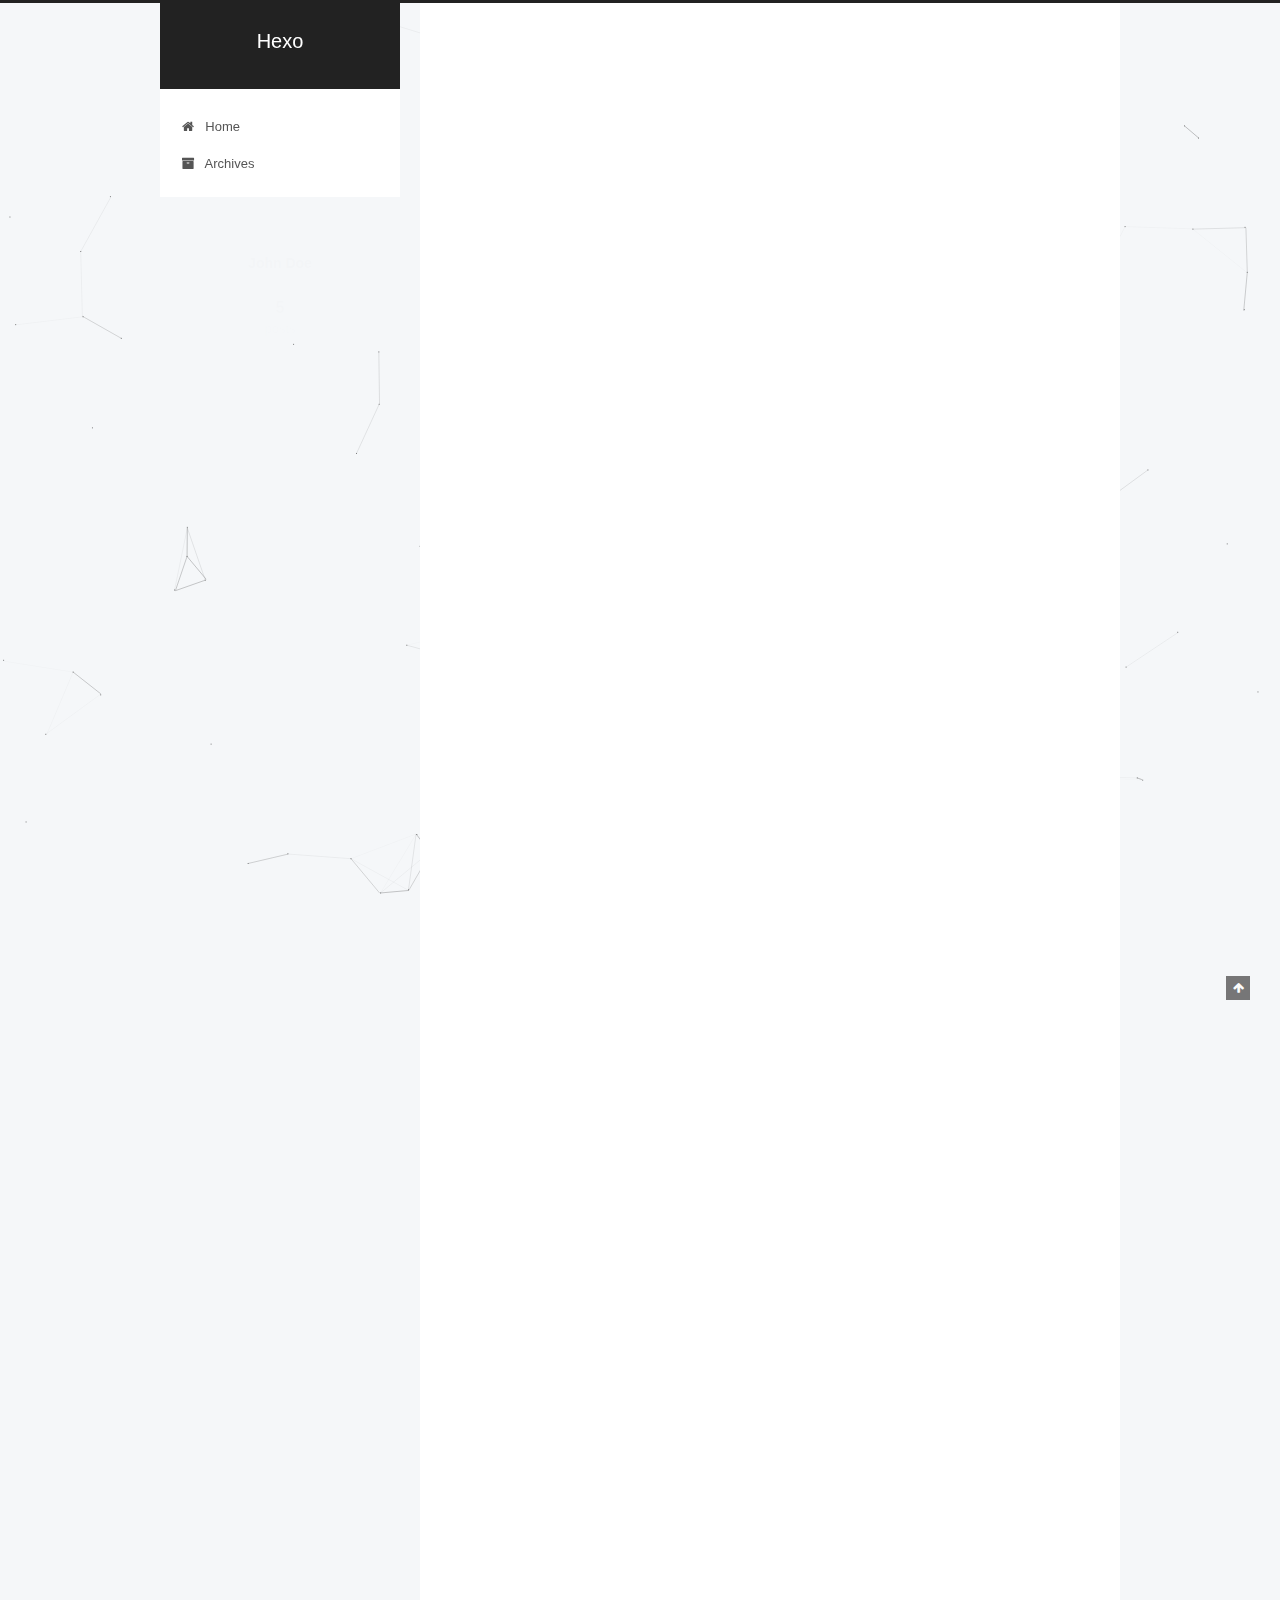
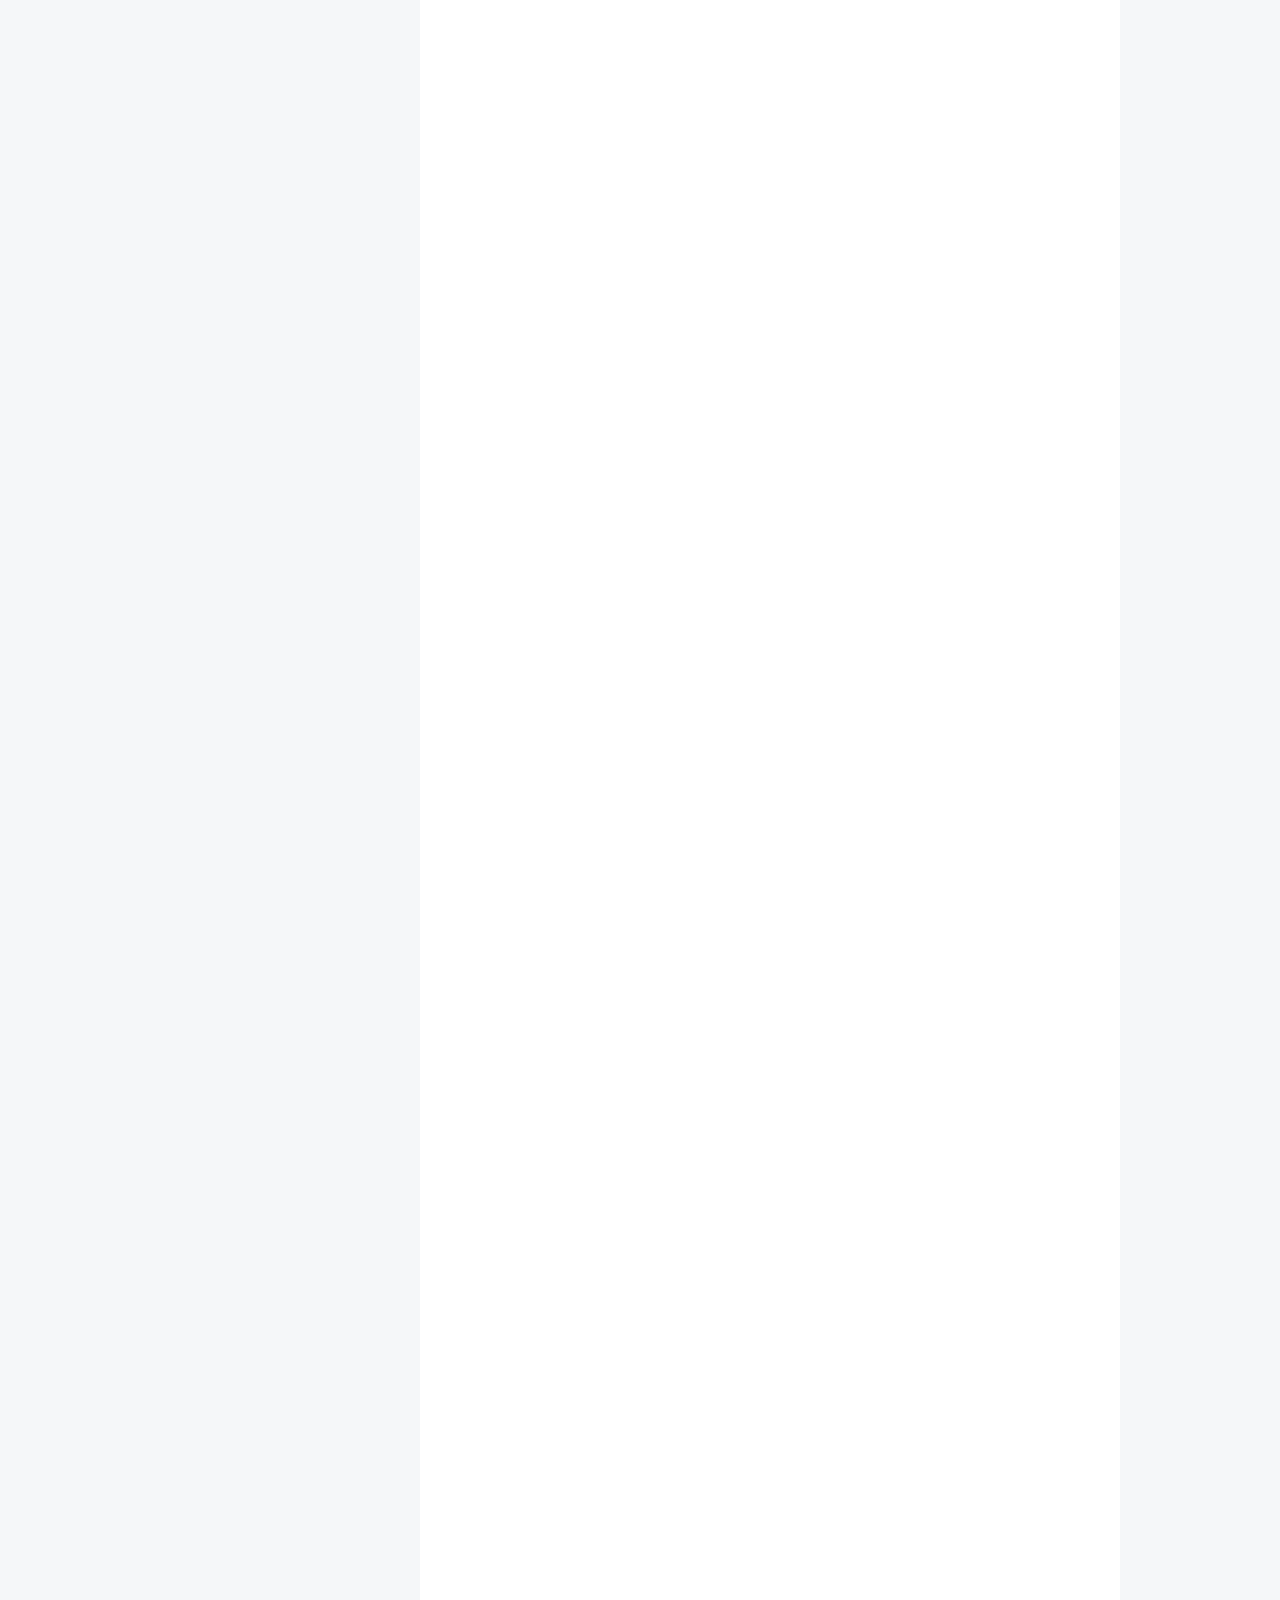
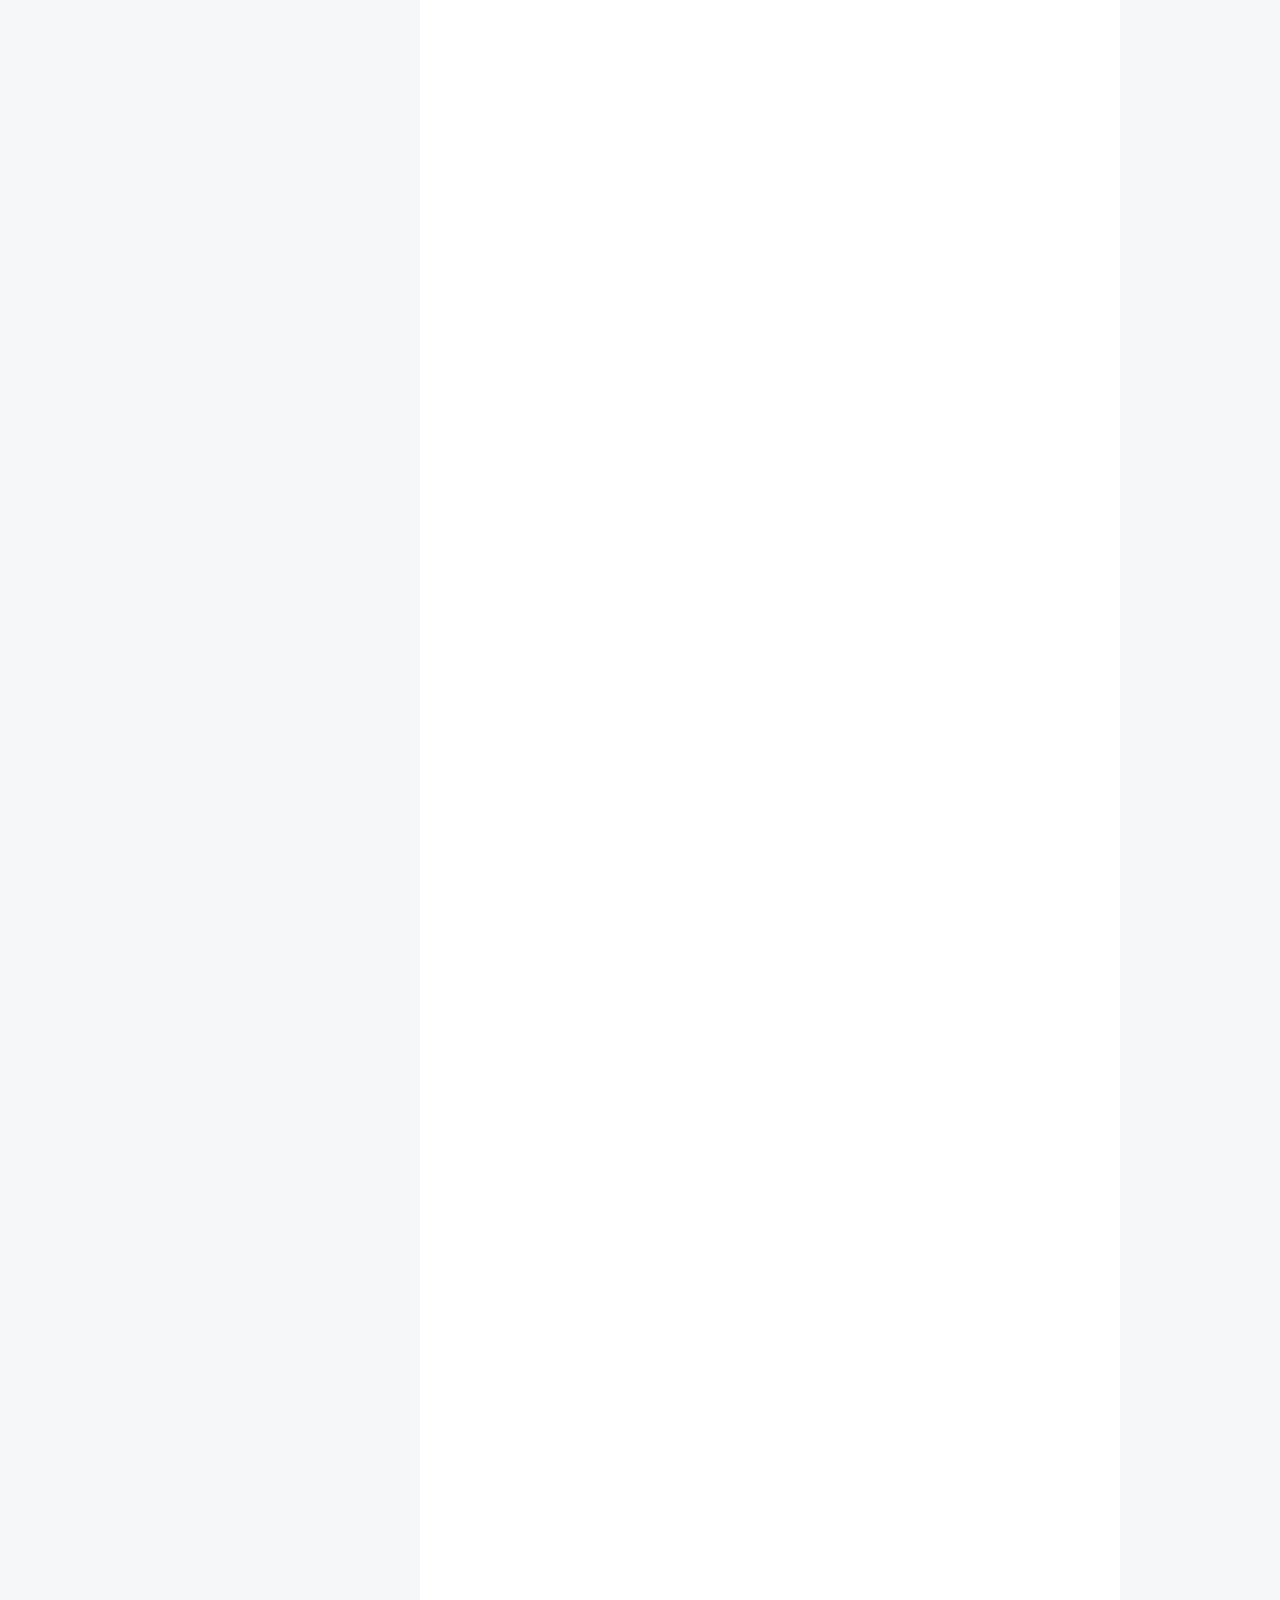
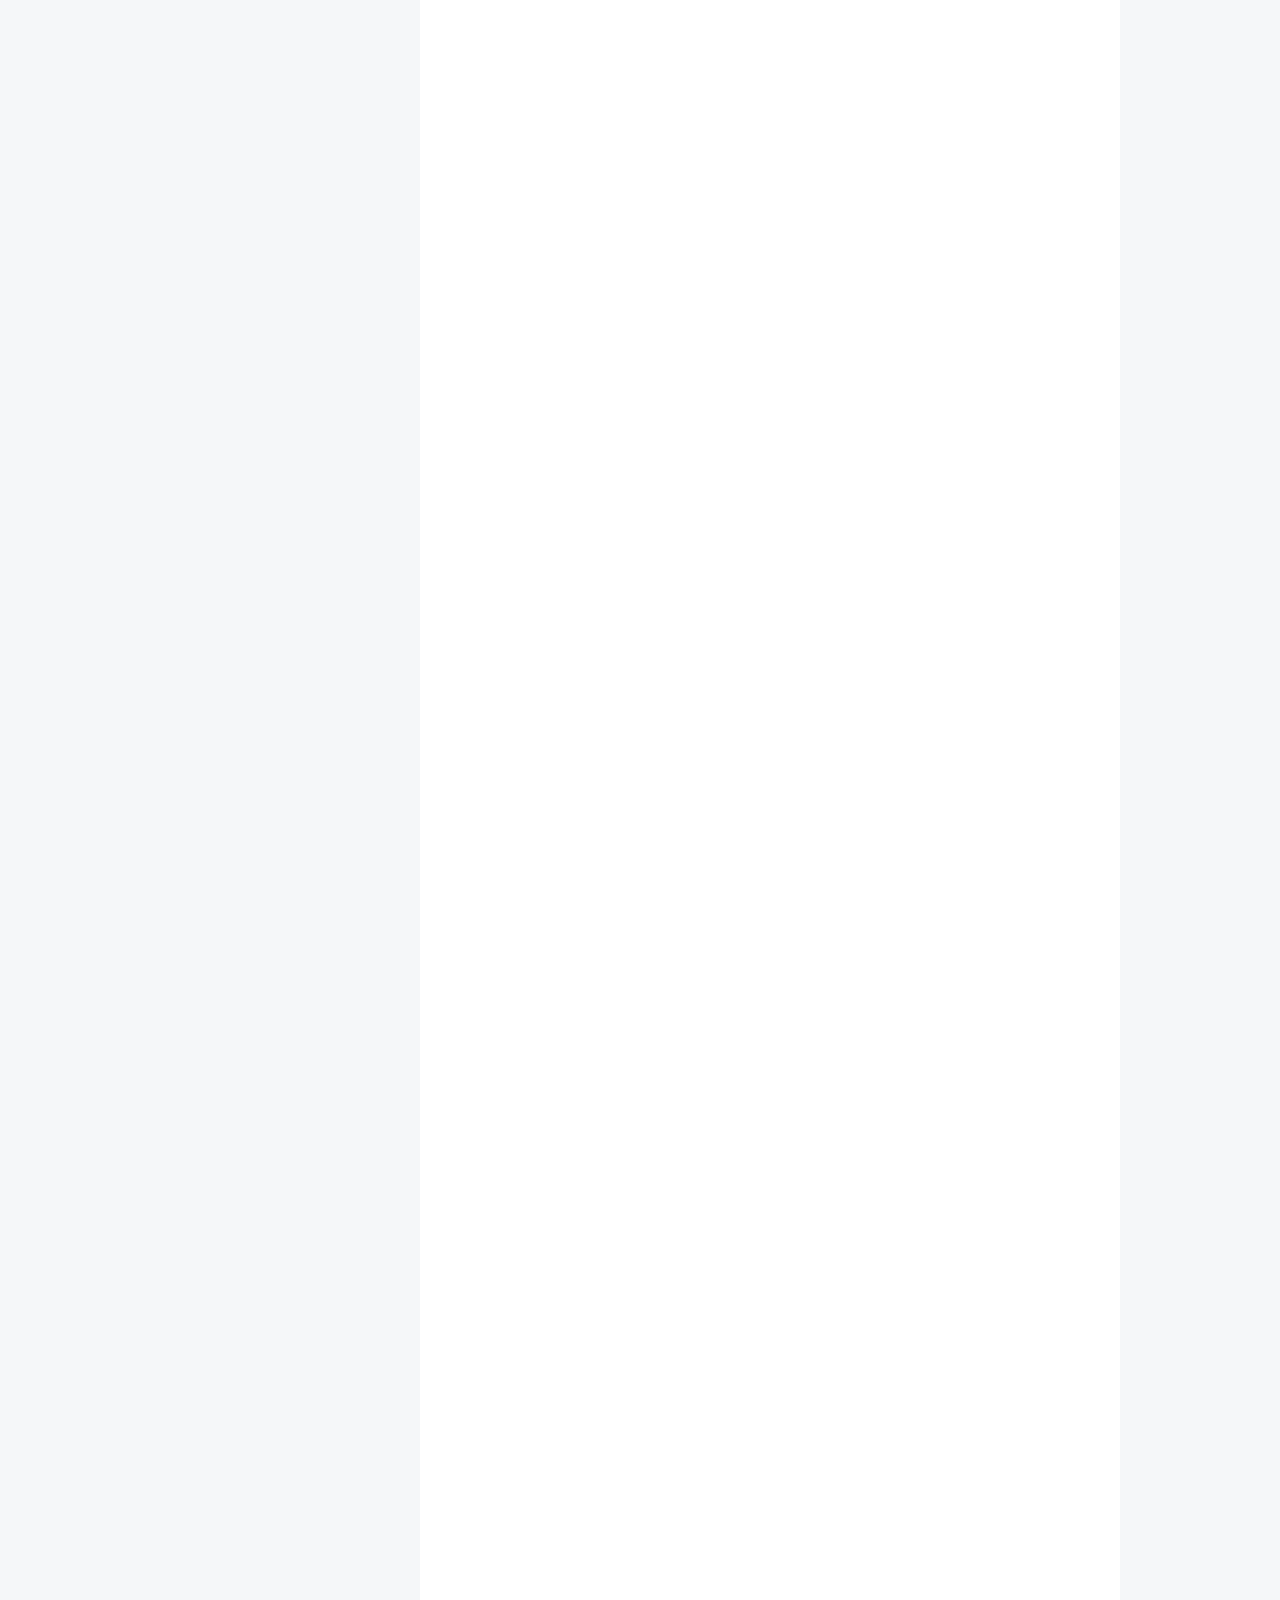
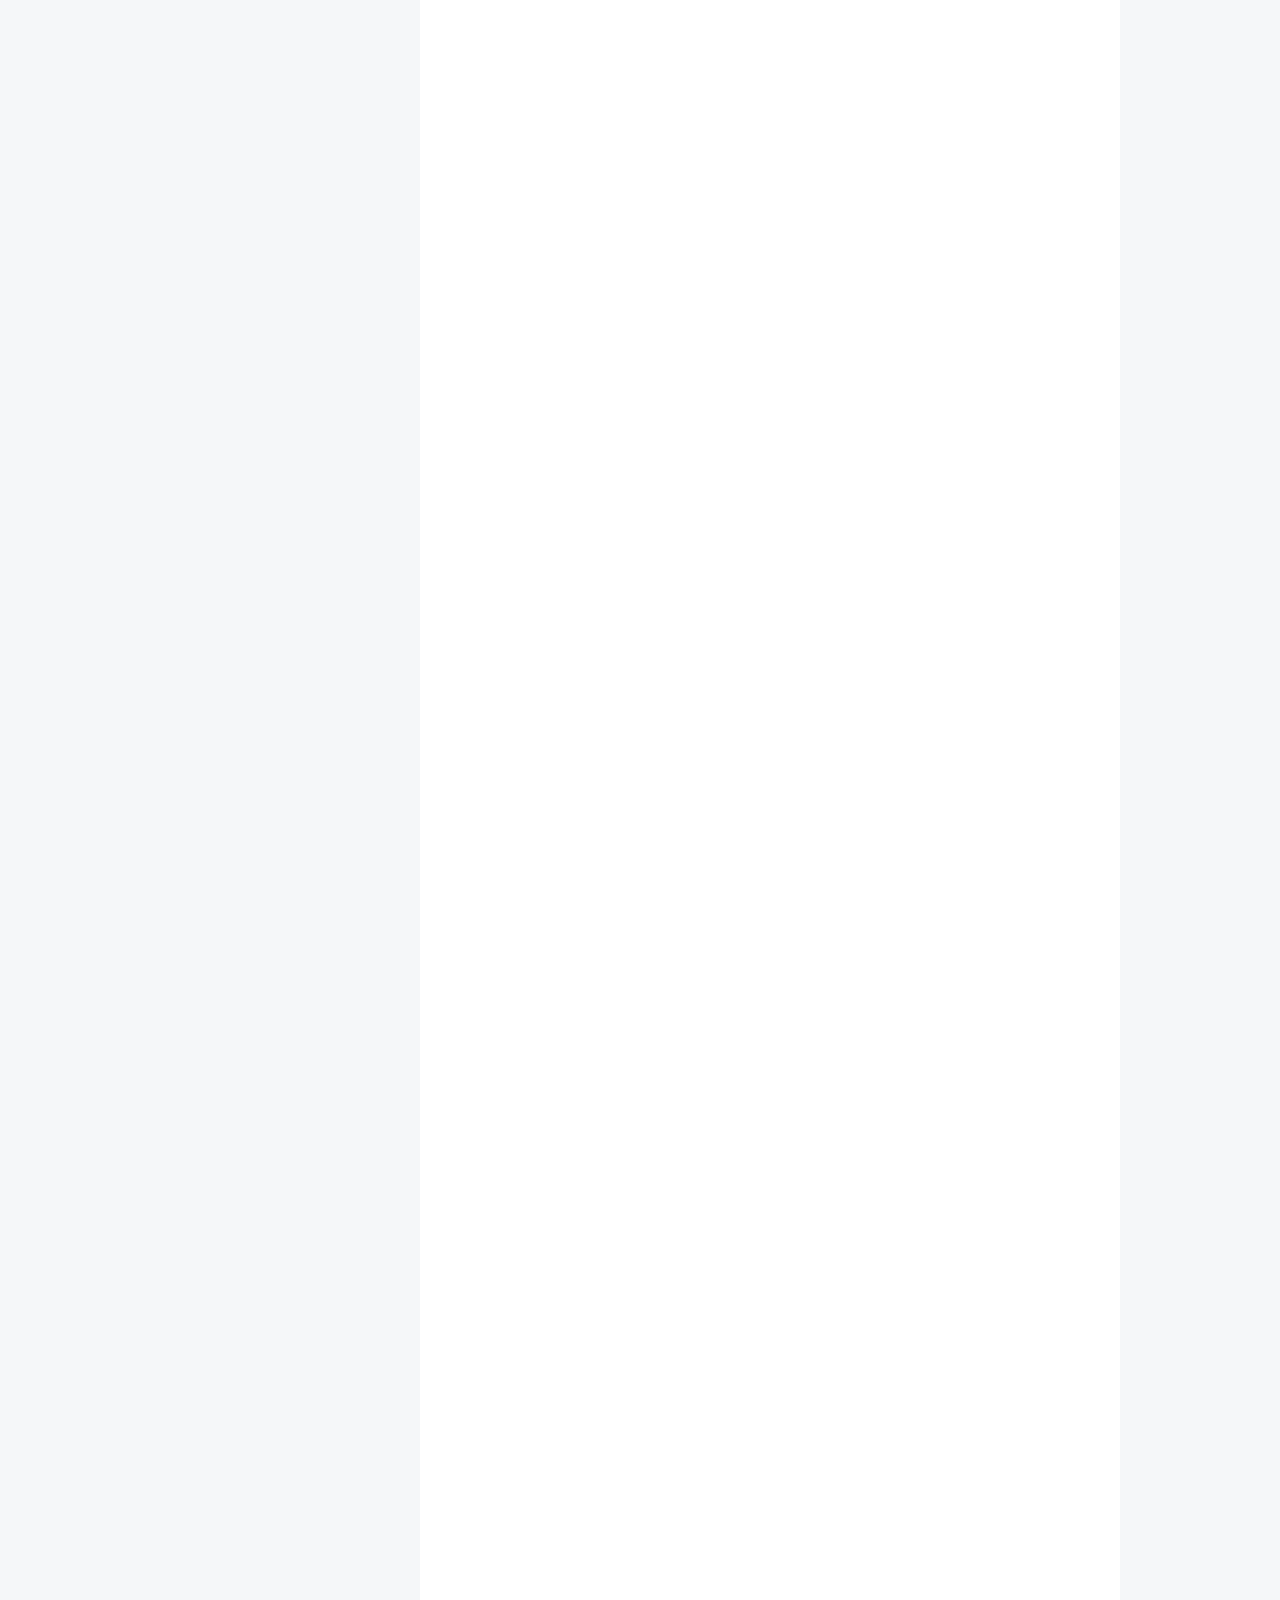
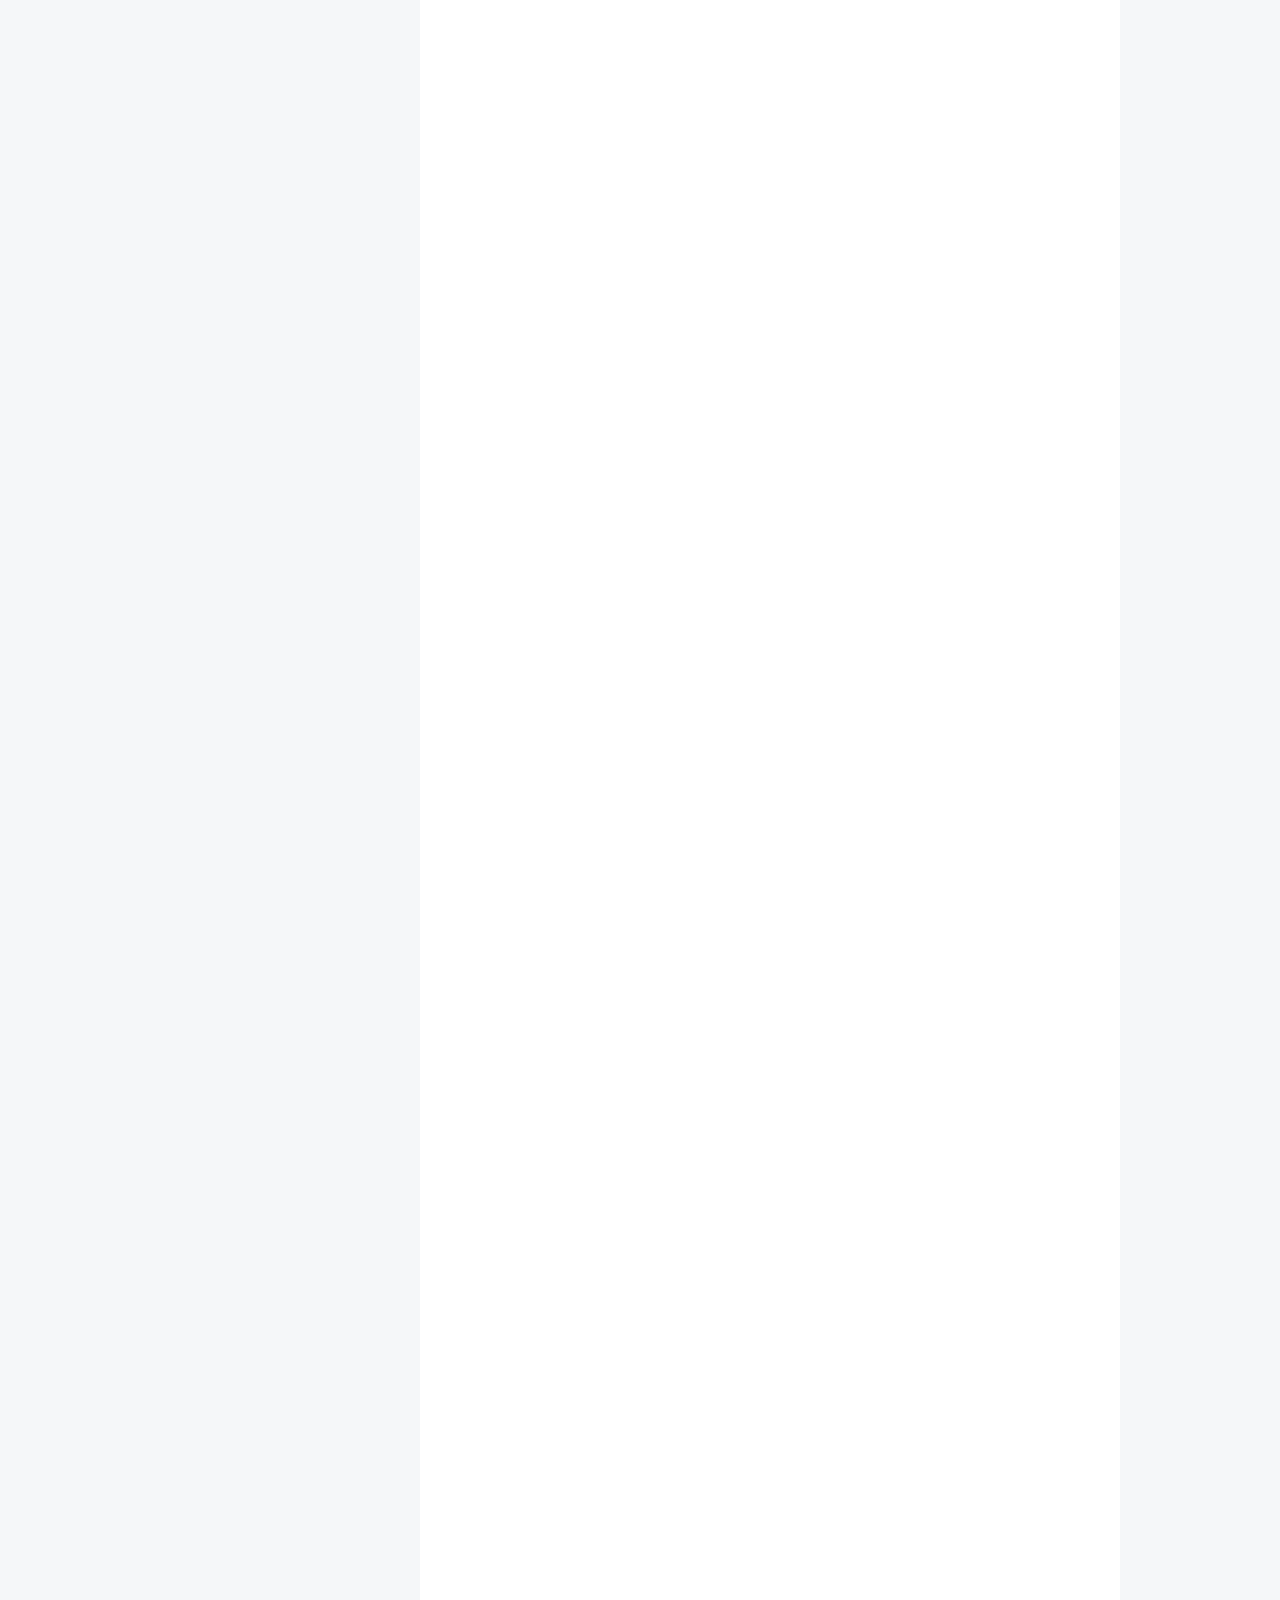
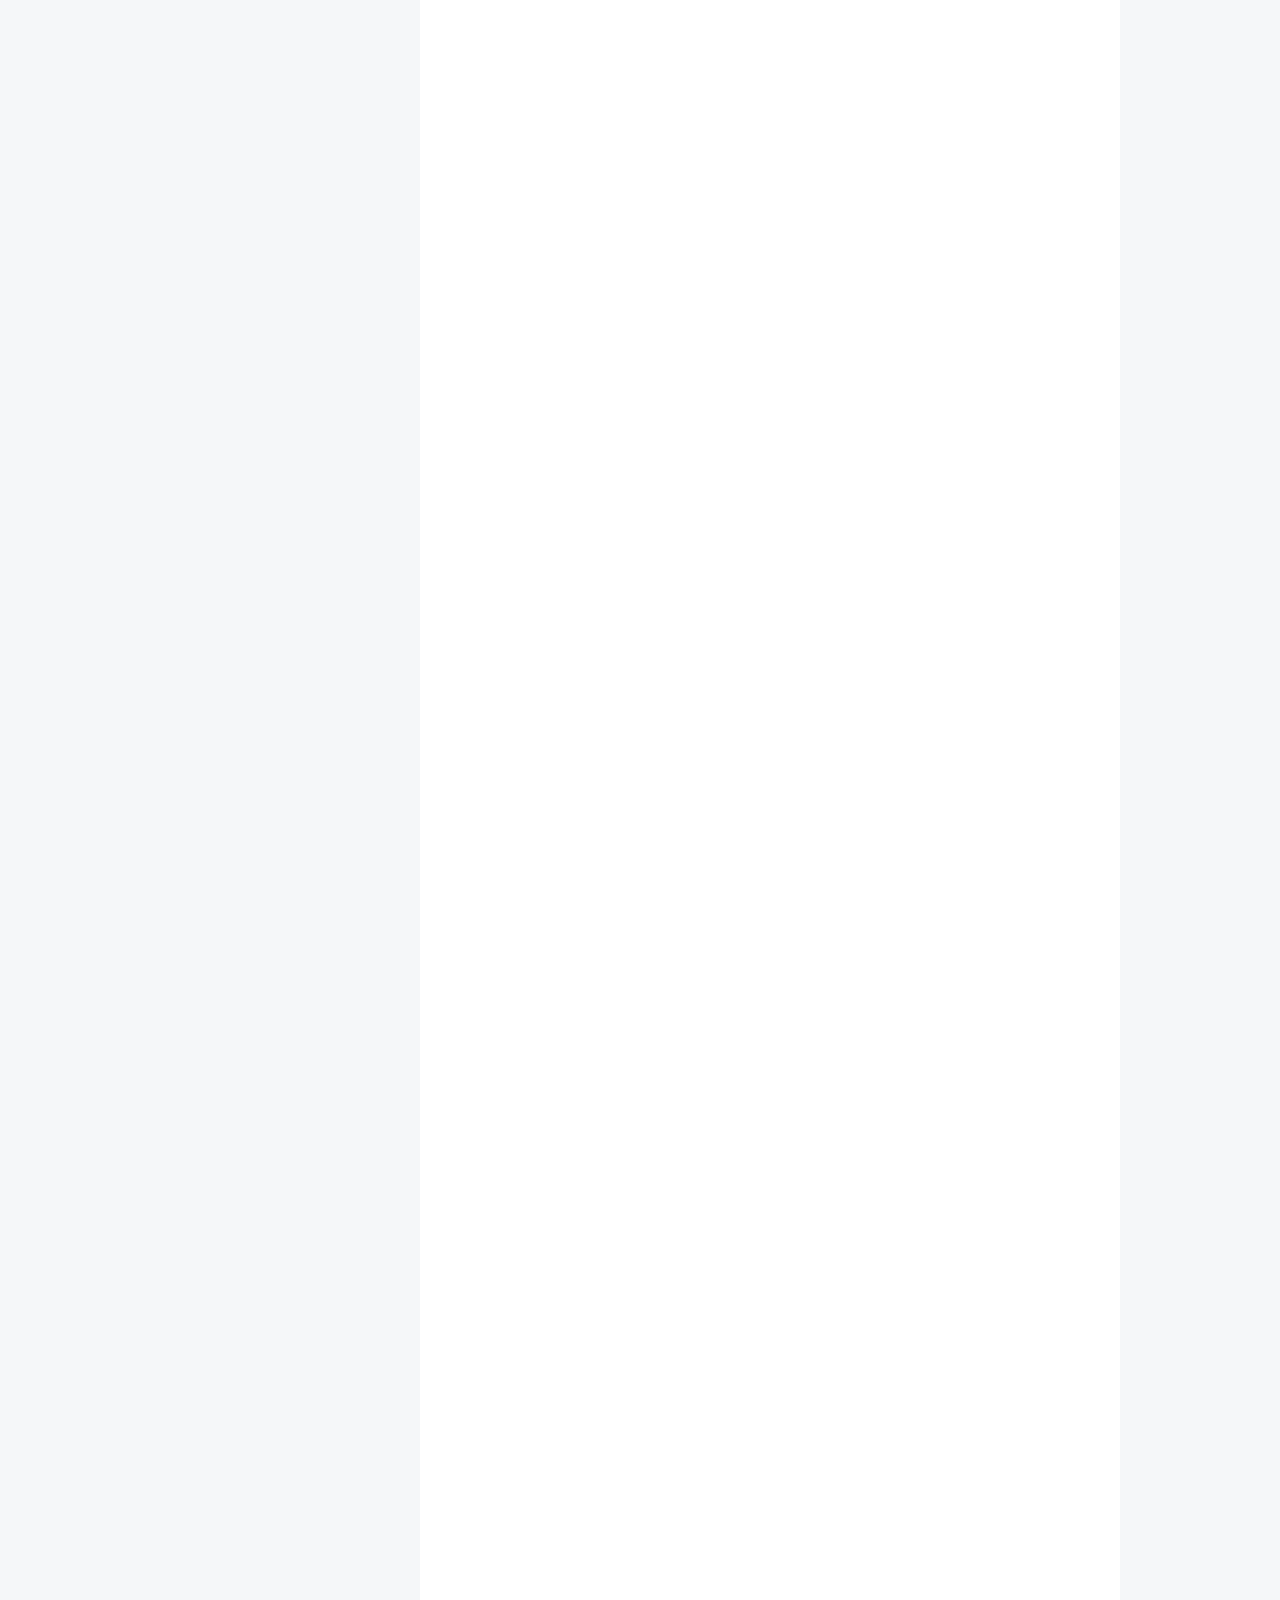
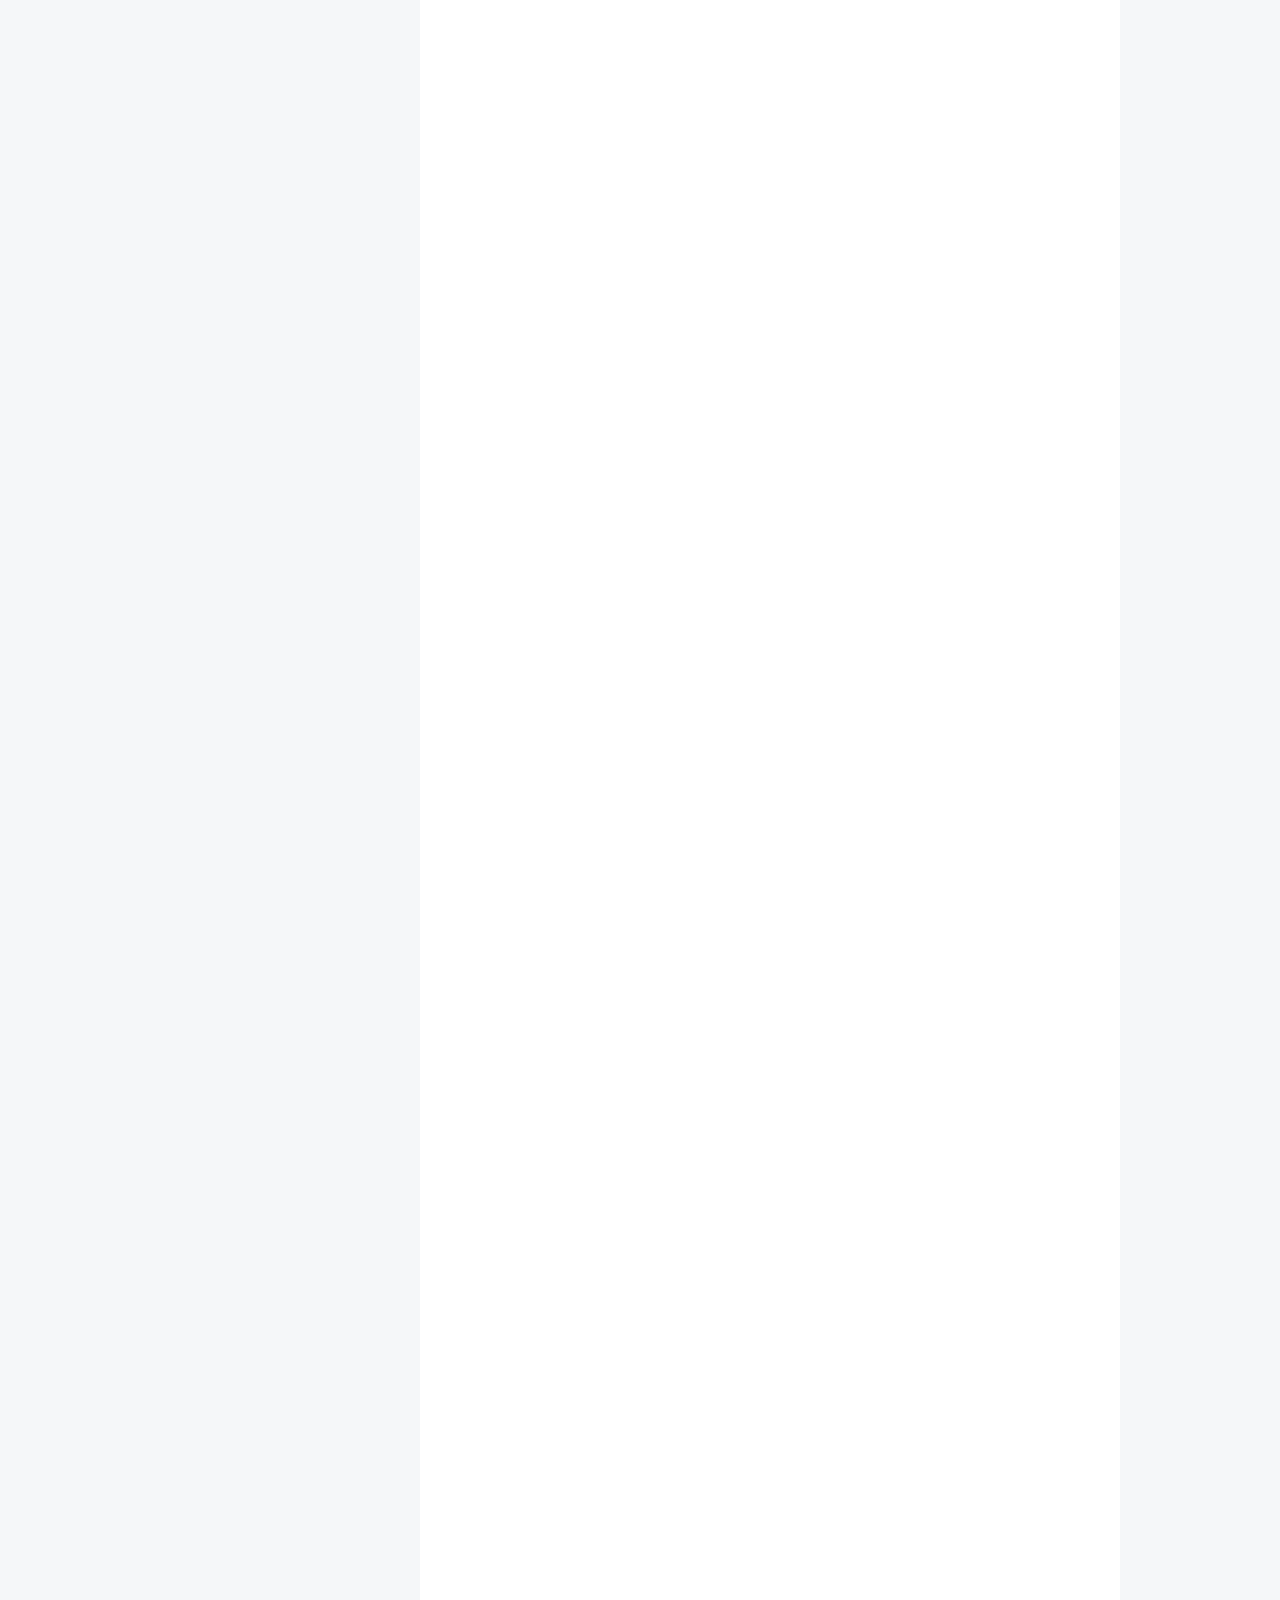
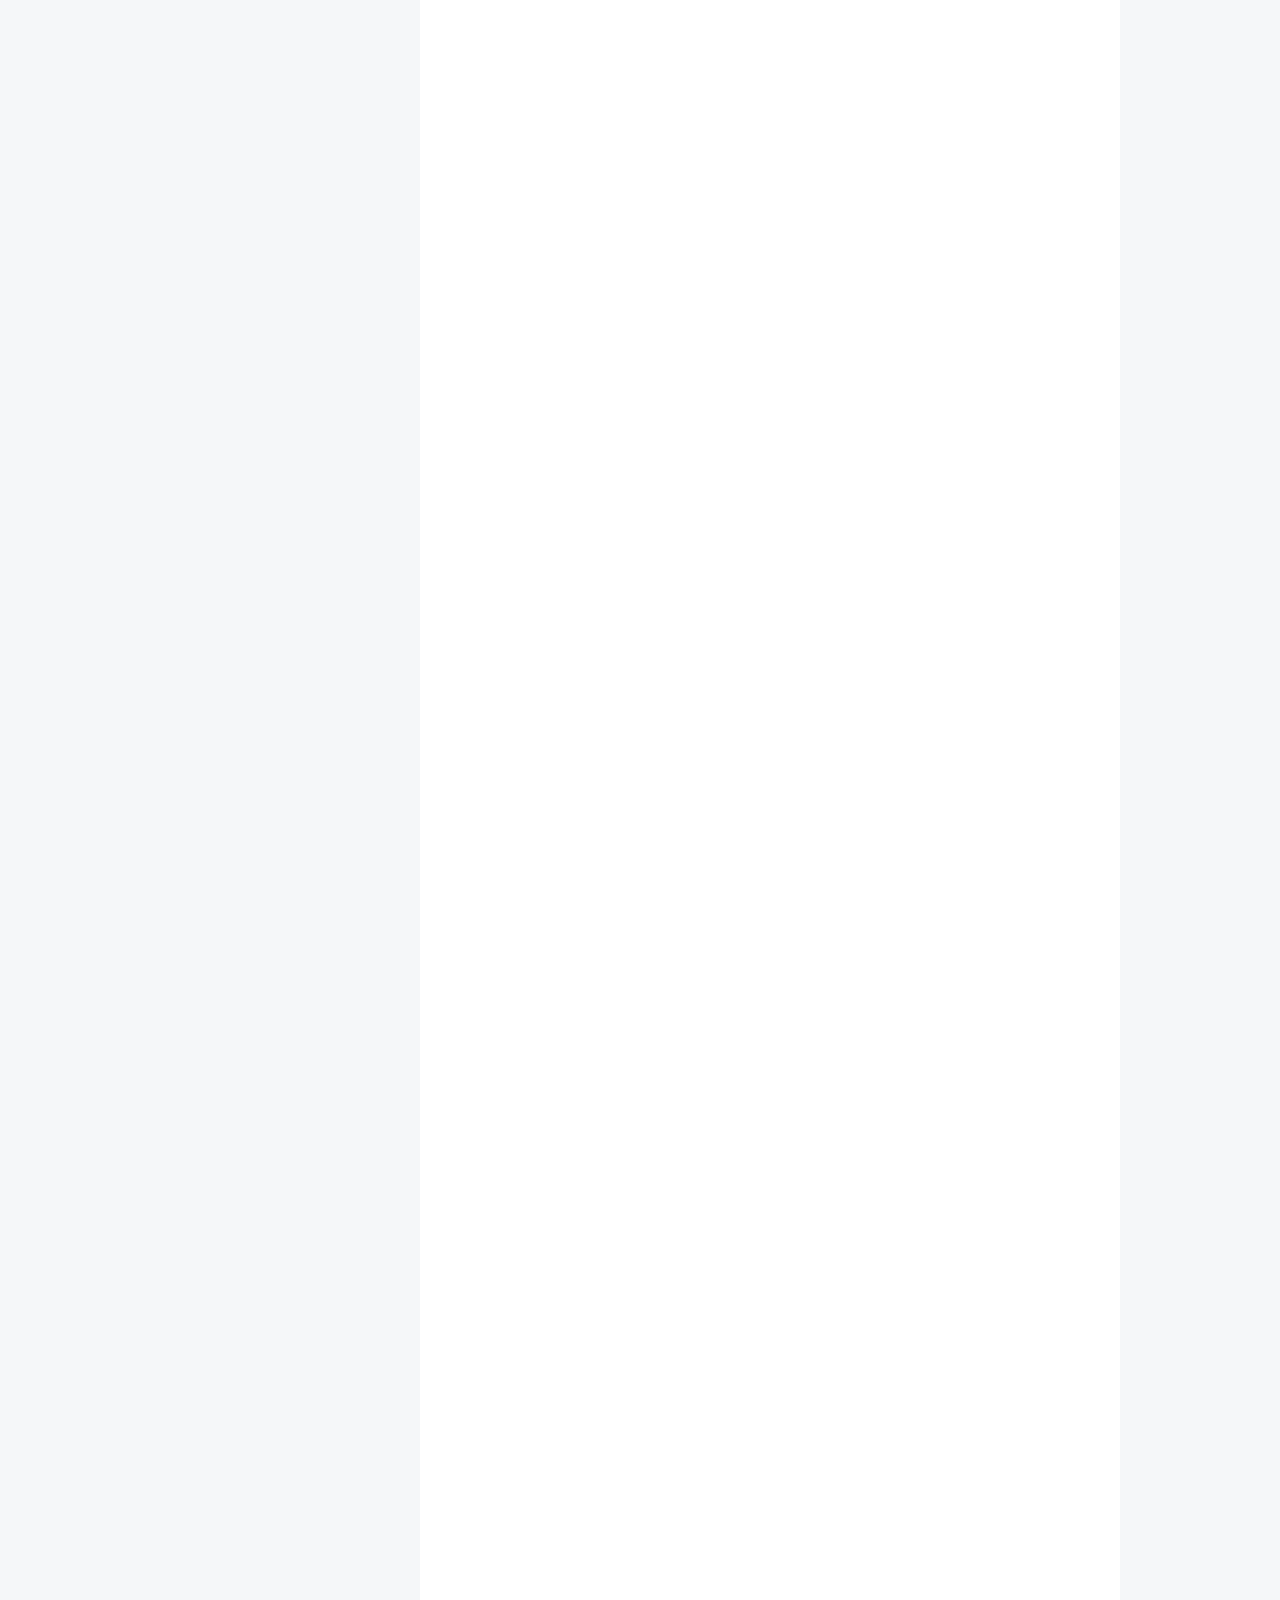
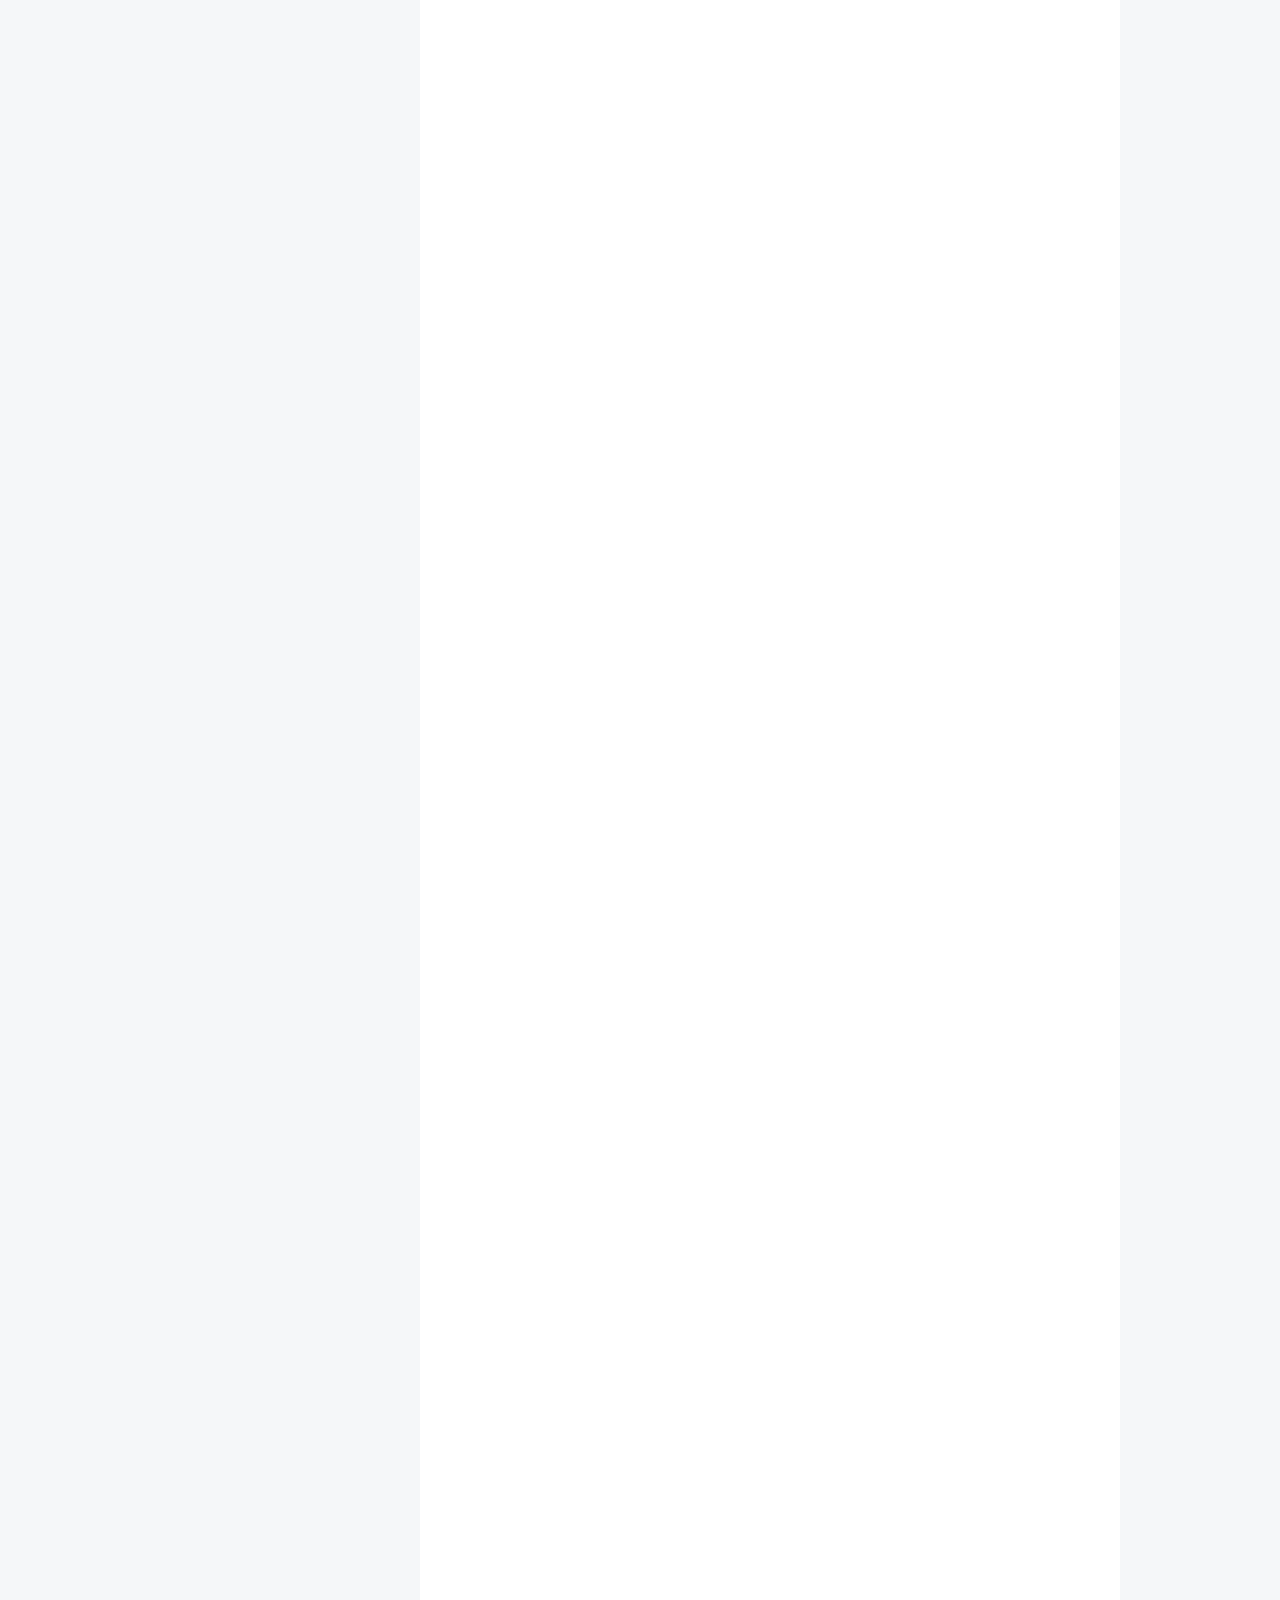
==== commit 10d9685a: "Site updated: 2019-03-15 21:36:39" ====
--- a/index.html
+++ b/index.html
@@ -215,6 +215,171 @@
           <div id="content" class="content">
             
   <section id="posts" class="posts-expand">
+    
+      
+
+  
+
+  
+  
+  
+
+  <article class="post post-type-normal" itemscope="" itemtype="http://schema.org/Article">
+  
+  
+  
+  <div class="post-block">
+    <link itemprop="mainEntityOfPage" href="http://yoursite.com/2019/03/15/电机驱动关于mos的选择/">
+
+    <span hidden itemprop="author" itemscope="" itemtype="http://schema.org/Person">
+      <meta itemprop="name" content="John Doe">
+      <meta itemprop="description" content="">
+      <meta itemprop="image" content="/images/avatar.gif">
+    </span>
+
+    <span hidden itemprop="publisher" itemscope="" itemtype="http://schema.org/Organization">
+      <meta itemprop="name" content="Hexo">
+    </span>
+
+    
+      <header class="post-header">
+
+        
+        
+          <h1 class="post-title" itemprop="name headline">
+                
+                <a class="post-title-link" href="/2019/03/15/电机驱动关于mos的选择/" itemprop="url">电机驱动关于mos的选择</a></h1>
+        
+
+        <div class="post-meta">
+          <span class="post-time">
+            
+              <span class="post-meta-item-icon">
+                <i class="fa fa-calendar-o"></i>
+              </span>
+              
+                <span class="post-meta-item-text">Posted on</span>
+              
+              <time title="Post created" itemprop="dateCreated datePublished" datetime="2019-03-15T21:00:15+08:00">
+                2019-03-15
+              </time>
+            
+
+            
+
+            
+          </span>
+
+          
+
+          
+            
+          
+
+          
+          
+
+          
+
+          
+
+          
+
+        </div>
+      </header>
+    
+
+    
+    
+    
+    <div class="post-body" itemprop="articleBody">
+
+      
+      
+
+      
+        
+          
+            <p>————————————————————————————————————</p>
+<p><strong>MOS管由于具有良好的温度特性，良好的噪声特性，输入阻抗高，工作频率高且功耗小等优点，常被用于开关电路中。在电机驱动电路中更是常常用到。电机驱动电路MOS管的选择是电驱工作好坏的一个重要指标。在使用MOS管设计开关电源或者马达驱动电路的时候，大部分人都会考虑MOS的导通电阻，最大电压等，最大电流等，也有很多人仅仅考虑这些因素。这样的电路也许是可以工作的，但并不是优秀的，作为正式的产品设计也是不允许的。
+</strong></p>
+<p>——————————————————————————————-</p>
+<p><strong>MOS的选型要从以下几个方面考虑</strong></p>
+<h1 id="1-、MOS管种类和结构"><a href="#1-、MOS管种类和结构" class="headerlink" title="1.、MOS管种类和结构"></a>1.、MOS管种类和结构</h1><p>   MOSFET管是FET的一种（另一种是JFET），可以被制造成增强型或耗尽型，P沟道或N沟道共4种类型，但实际应用的只有增强型的N沟道MOS管和增强型的P沟道MOS管，所以通常提到NMOS，或者PMOS指的就是这两种。对于这两种增强型MOS管，比较常用的是NMOS。原因是导通电阻小，且容易制造。所以开关电源和马达驱动的应用中，一般都用NMOS。下面的介绍中，也多以NMOS为主。<br>   MOS管的三个管脚之间有寄生电容存在，这不是我们需要的，而是由于制造工艺限制产生的。寄生电容的存在使得在设计或选择驱动电路的时候要麻烦一些，但没有办法避免，后边再详细介绍。<br>   在MOS管原理图上可以看到，漏极和源极之间有一个寄生二极管。这个叫体二极管，在驱动感性负载（如马达），这个二极管很重要。顺便说一句，体二极管只在单个的MOS管中存在，在集成电路芯片内部通常是没有的。</p>
+<p><img src="https://ps.ssl.qhimg.com/sdmt/468_264_100/t010eafd72e6f6a8150.png" alt="N,PMOS符号"></p>
+<h1 id="2-MOS管导通特性"><a href="#2-MOS管导通特性" class="headerlink" title="2.MOS管导通特性"></a>2.MOS管导通特性</h1><p>导通的意思是作为开关，相当于开关闭合。<br>NMOS的特性，Vgs大于一定的值就会导通，适合用于源极接地时的情况（低端驱动），只要栅极电压达到4V或10V就可以了。<br>PMOS的特性，Vgs小于一定的值就会导通，适合用于源极接VCC时的情况（高端驱动）。但是，虽然PMOS可以很方便地用作高端驱动，但由于导通电阻大，价格贵，替换种类少等原因，在高端驱动中，通常还是使用NMOS。</p>
+<h1 id="3-开关损失"><a href="#3-开关损失" class="headerlink" title="3.开关损失"></a>3.开关损失</h1><p>  不管是NMOS还是PMOS，导通后都有导通电阻存在，这样电流就会在这个电阻上消耗能量，这部分消耗的能量叫做导通损耗。选择导通电阻小的MOS管会减小导通损耗。现在的小功率MOS管导通电阻一般在几十毫欧左右，几毫欧的也有。<br>  MOS在导通和截止的时候，一定不是在瞬间完成的。MOS两端的电压有一个下降的过程，流过的电流有一个上升的过程，在这段时间内，MOS管的损失是电压和电流的乘积，叫做开关损失。通常开关损失比导通损失大得多，而且开关频率越快，损失也越大。<br>  导通瞬间电压和电流的乘积很大，造成的损失也就很大。缩短开关时间，可以减小每次导通时的损失；降低开关频率，可以减小单位时间内的开关次数。这两种办法都可以减小开关损失。</p>
+<h1 id="4、MOS管驱动"><a href="#4、MOS管驱动" class="headerlink" title="4、MOS管驱动"></a>4、MOS管驱动</h1><p>跟双极性晶体管相比，一般认为使MOS管导通不需要电流，只要GS电压高于一定的值，就可以了。这个很容易做到，但是，我们还需要速度。<br>在MOS管的结构中可以看到，在GS，GD之间存在寄生电容，而MOS管的驱动，实际上就是对电容的充放电。对电容的充电需要一个电流，因为对电容充电瞬间可以把电容看成短路，所以瞬间电流会比较大。选择/设计MOS管驱动时第一要注意的是可提供瞬间短路电流的大小。<br>第二注意的是，普遍用于高端驱动的NMOS，导通时需要是栅极电压大于源极电压。而高端驱动的MOS管导通时源极电压与漏极电压（VCC）相同，所以这时栅极电压要比VCC大4V或10V。如果在同一个系统里，要得到比VCC大的电压，就要专门的升压电路了。很多马达驱动器都集成了电荷泵，要注意的是应该选择合适的外接电容，以得到足够的短路电流去驱动MOS管。</p>
+<h1 id="5-MOS管发热几种原因"><a href="#5-MOS管发热几种原因" class="headerlink" title="5.MOS管发热几种原因"></a>5.MOS管发热几种原因</h1><p><strong>电机驱动中有时会遇到MOS管发热的问题，可以分为以下几种原因</strong></p>
+<h2 id="1"><a href="#1" class="headerlink" title="1."></a>1.</h2><p>电路设计的问题，就是让MOS管工作在线性的工作状态，而不是在开关状态。这也是导致MOS管发热的一个原因。如果N-MOS做开关，G级电压要比电源高几V，才能完全导通，P-MOS则相反。没有完全打开而压降过大造成功率消耗，等效直流阻抗比较大，压降增大，所以U*I也增大，损耗就意味着发热。这是设计电路的最忌讳的错误。</p>
+<h2 id="2"><a href="#2" class="headerlink" title="2."></a>2.</h2><p>频率太高，主要是有时过分追求体积，导致频率提高，MOS管上的损耗增大了，所以发热也加大了。</p>
+<h2 id="3"><a href="#3" class="headerlink" title="3."></a>3.</h2><p>没有做好足够的散热设计，电流太高，MOS管标称的电流值，一般需要良好的散热才能达到。所以ID小于最大电流，也可能发热严重，需要足够的辅助散热片。</p>
+<h2 id="4"><a href="#4" class="headerlink" title="4."></a>4.</h2><p>MOS管的选型有误，对功率判断有误，MOS管内阻没有充分考虑，导致开关阻抗增大。</p>
+<h1 id="6-几种常见的三极管"><a href="#6-几种常见的三极管" class="headerlink" title="6.几种常见的三极管"></a>6.几种常见的三极管</h1><p><strong>型号 电压/电流 封装</strong></p>
+<p>2N7000 60V,0.115A TO-92</p>
+<p>2N7002 60V,0.2A SOT-23</p>
+<p>IRF510A 100V,5.6A TO-220</p>
+<p>IRF520A 100V,9.2A TO-220</p>
+<p>IRF530A 100V,14A TO-220</p>
+<p>IRF540A 100V,28A TO-220</p>
+<p>IRF610A 200V,3.3A TO-220</p>
+<p>IRF620A 200V,5A TO-220</p>
+<p>IRF630A 200V,9A TO-220</p>
+<p>IRF634A 250V,8.1A TO-220</p>
+<p>IRF640A 200V,18A TO-220</p>
+<p>IRF644A 250V,14A TO-220</p>
+<p>IRF650A 200V,28A TO-220</p>
+<p>IRF654A 250V,21A TO-220</p>
+<p>IRF720A 400V,3.3A TO-220</p>
+<p>IRF730A 400V,5.5A TO-220</p>
+<p>IRF740A 400V,10A TO-220</p>
+<p>IRF750A 400V,15A TO-220</p>
+<p>IRF820A 500V,2.5A TO-220</p>
+<p>IRF830A 500V,4.5A TO-220</p>
+<p>IRF840A 500V,8A TO-220</p>
+<p>IRFP150A 100V,43A TO-3P</p>
+<p>IRFP250A 200V,32A TO-3P</p>
+<p>IRFP450A 500V,14A TO-3P</p>
+<p>IRFR024A 60V,15A D-PAK</p>
+<p>IRFR120A 100V,8.4A D-PAK</p>
+<p>IRFR214A 250V,2.2A D-PAK</p>
+<p>IRFR220A 200V,4.6A D-PAK</p>
+<p>IRFR224A 250V,3.8A D-PAK</p>
+<p>IRFR310A 400V,1.7A D-PAK</p>
+
+          
+        
+      
+    </div>
+    
+    
+    
+
+    
+
+    
+
+    
+
+    <footer class="post-footer">
+      
+
+      
+
+      
+
+      
+      
+        <div class="post-eof"></div>
+      
+    </footer>
+  </div>
+  
+  
+  
+  </article>
+
+
     
       
 
@@ -802,7 +967,7 @@
               
                 <a href="/archives/">
               
-                  <span class="site-state-item-count">4</span>
+                  <span class="site-state-item-count">5</span>
                   <span class="site-state-item-name">posts</span>
                 </a>
               </div>
--- a/css/main.css
+++ b/css/main.css
@@ -1833,7 +1833,7 @@
   width: 4px;
   height: 4px;
   border-radius: 50%;
-  background: #87ed83;
+  background: #6a0590;
 }
 .links-of-blogroll {
   font-size: 13px;
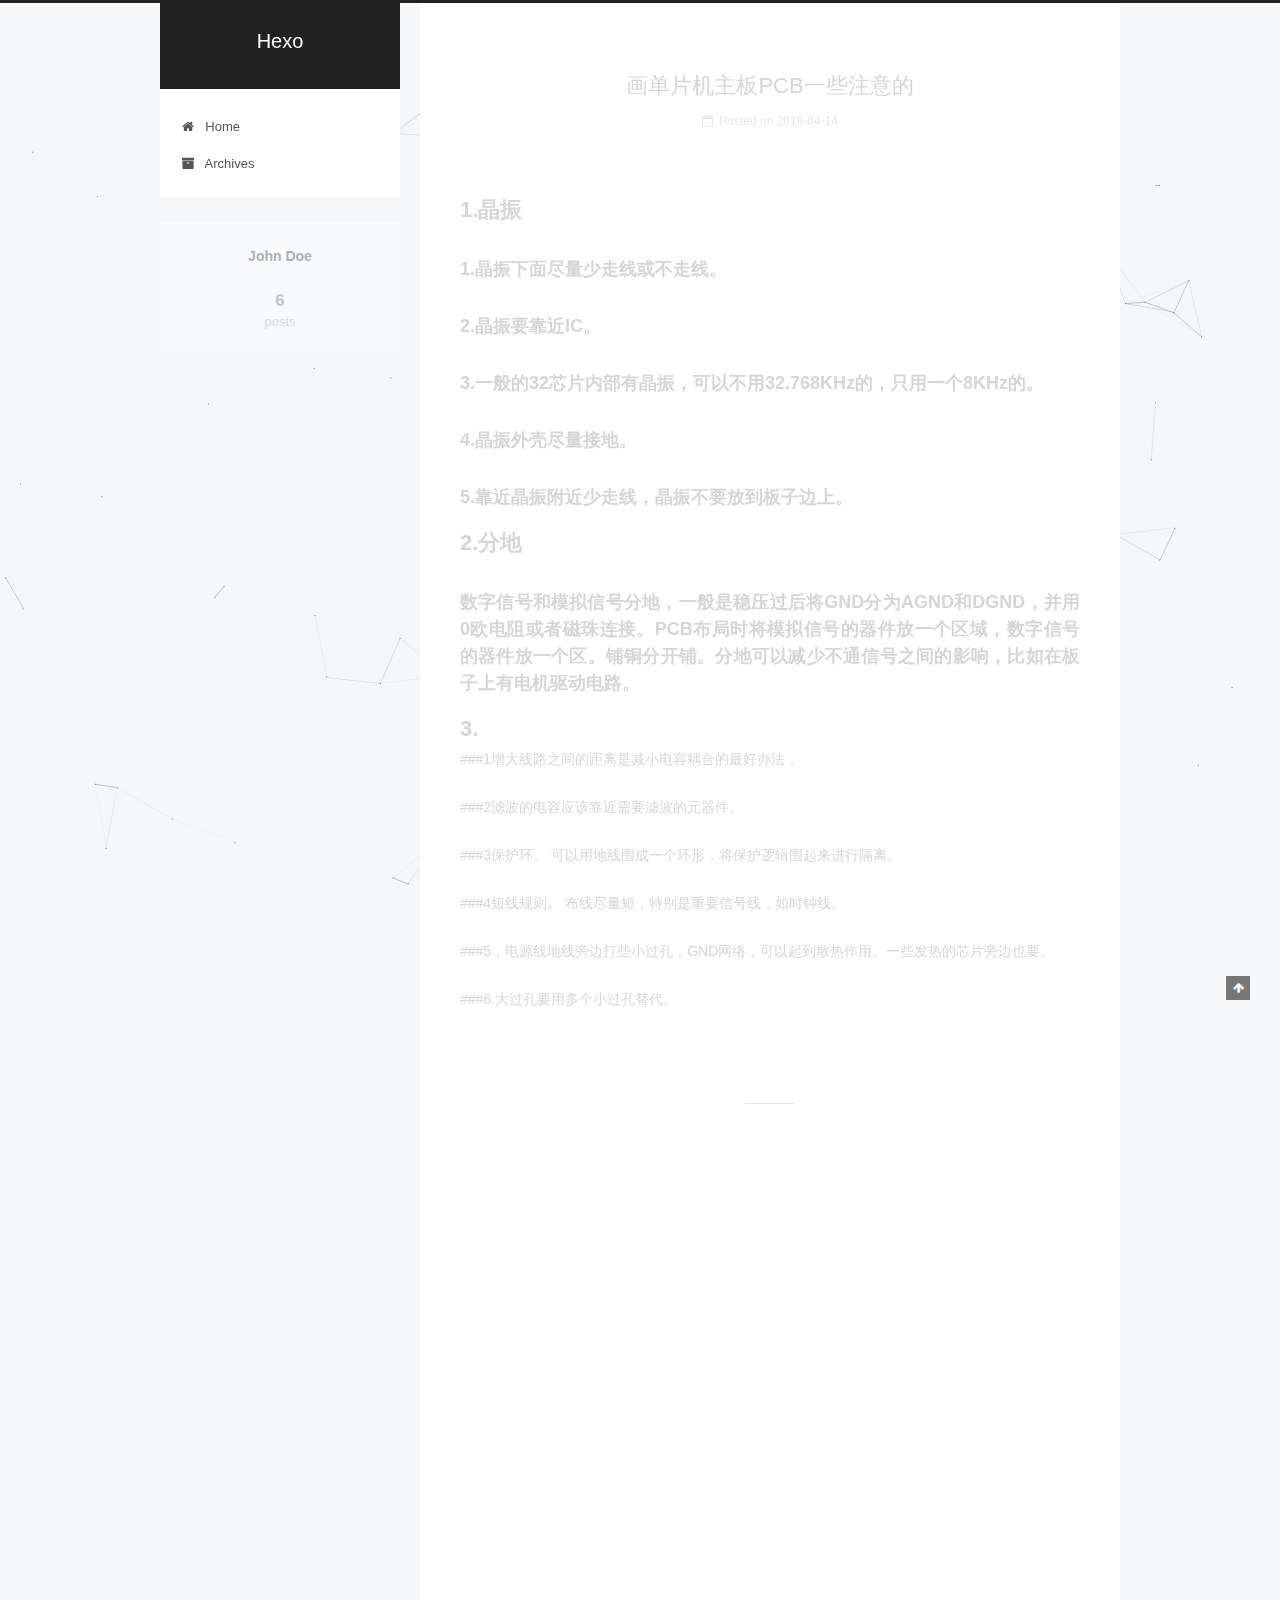
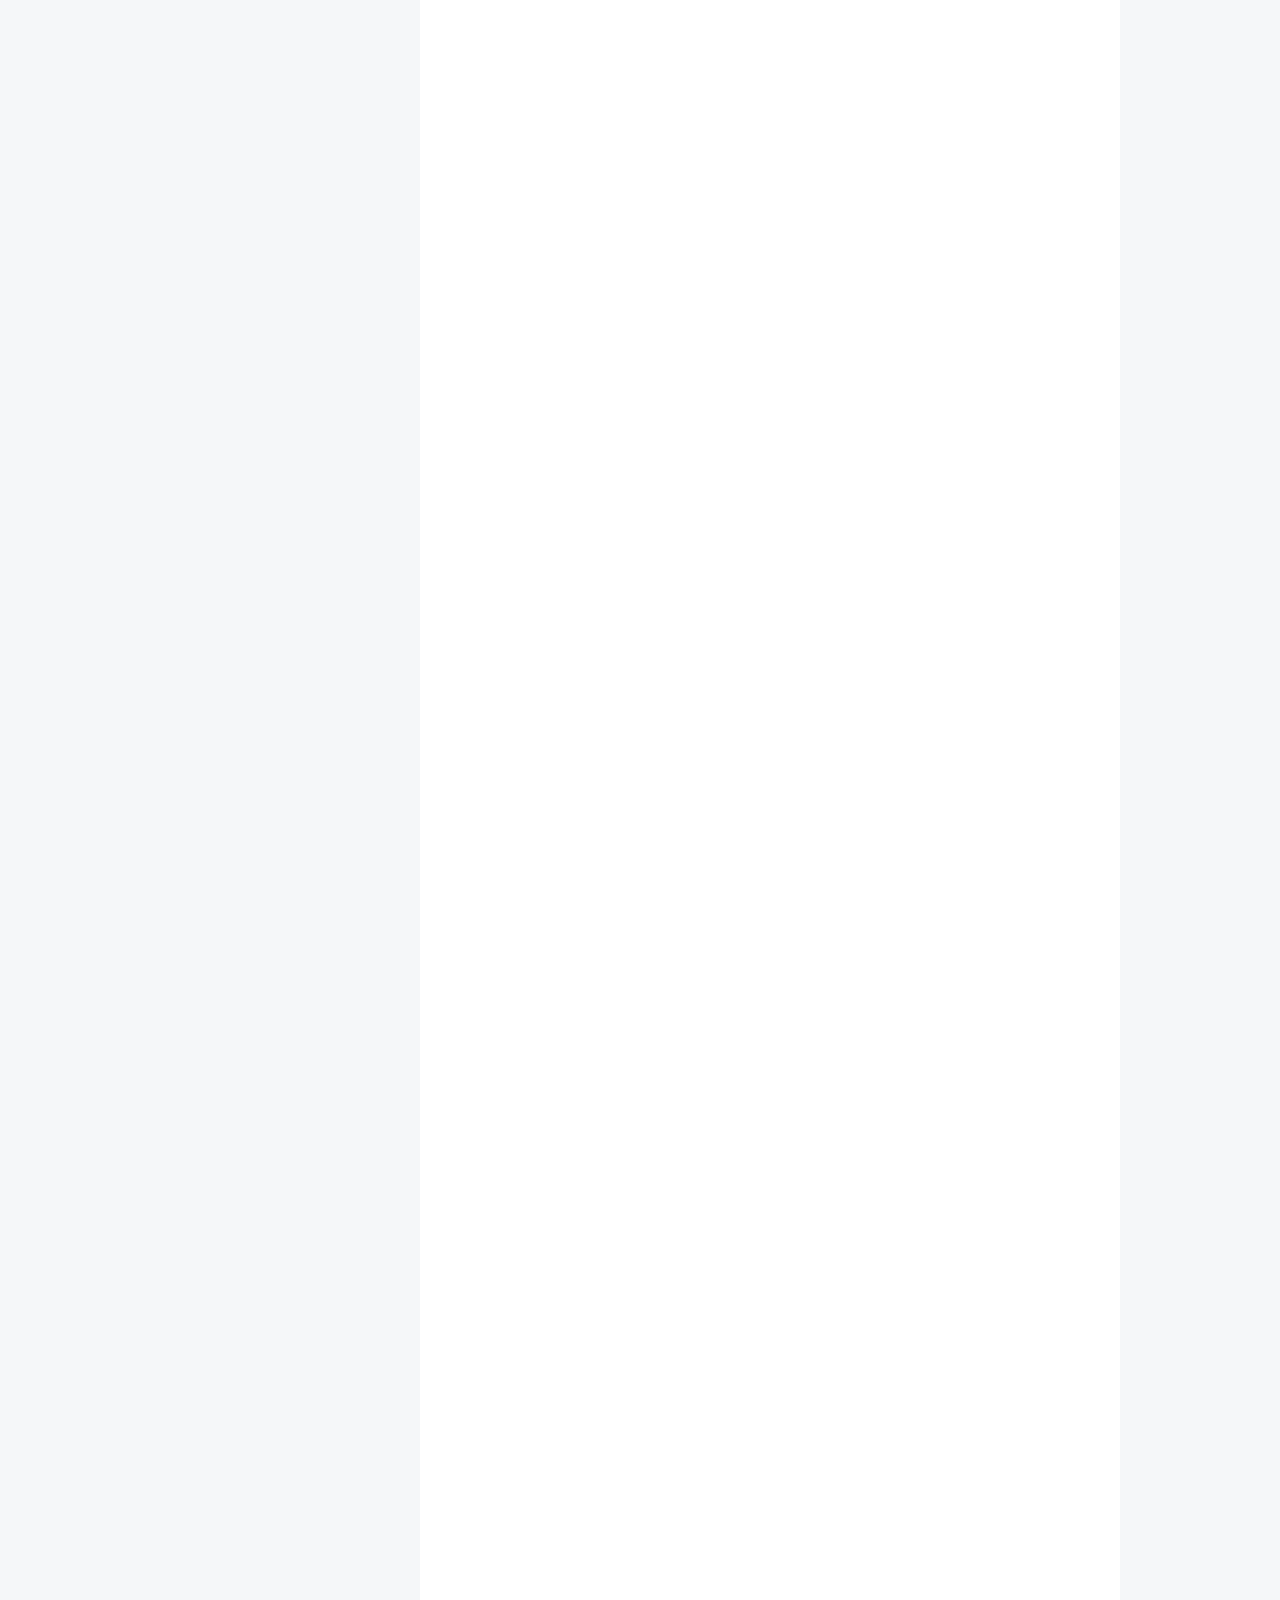
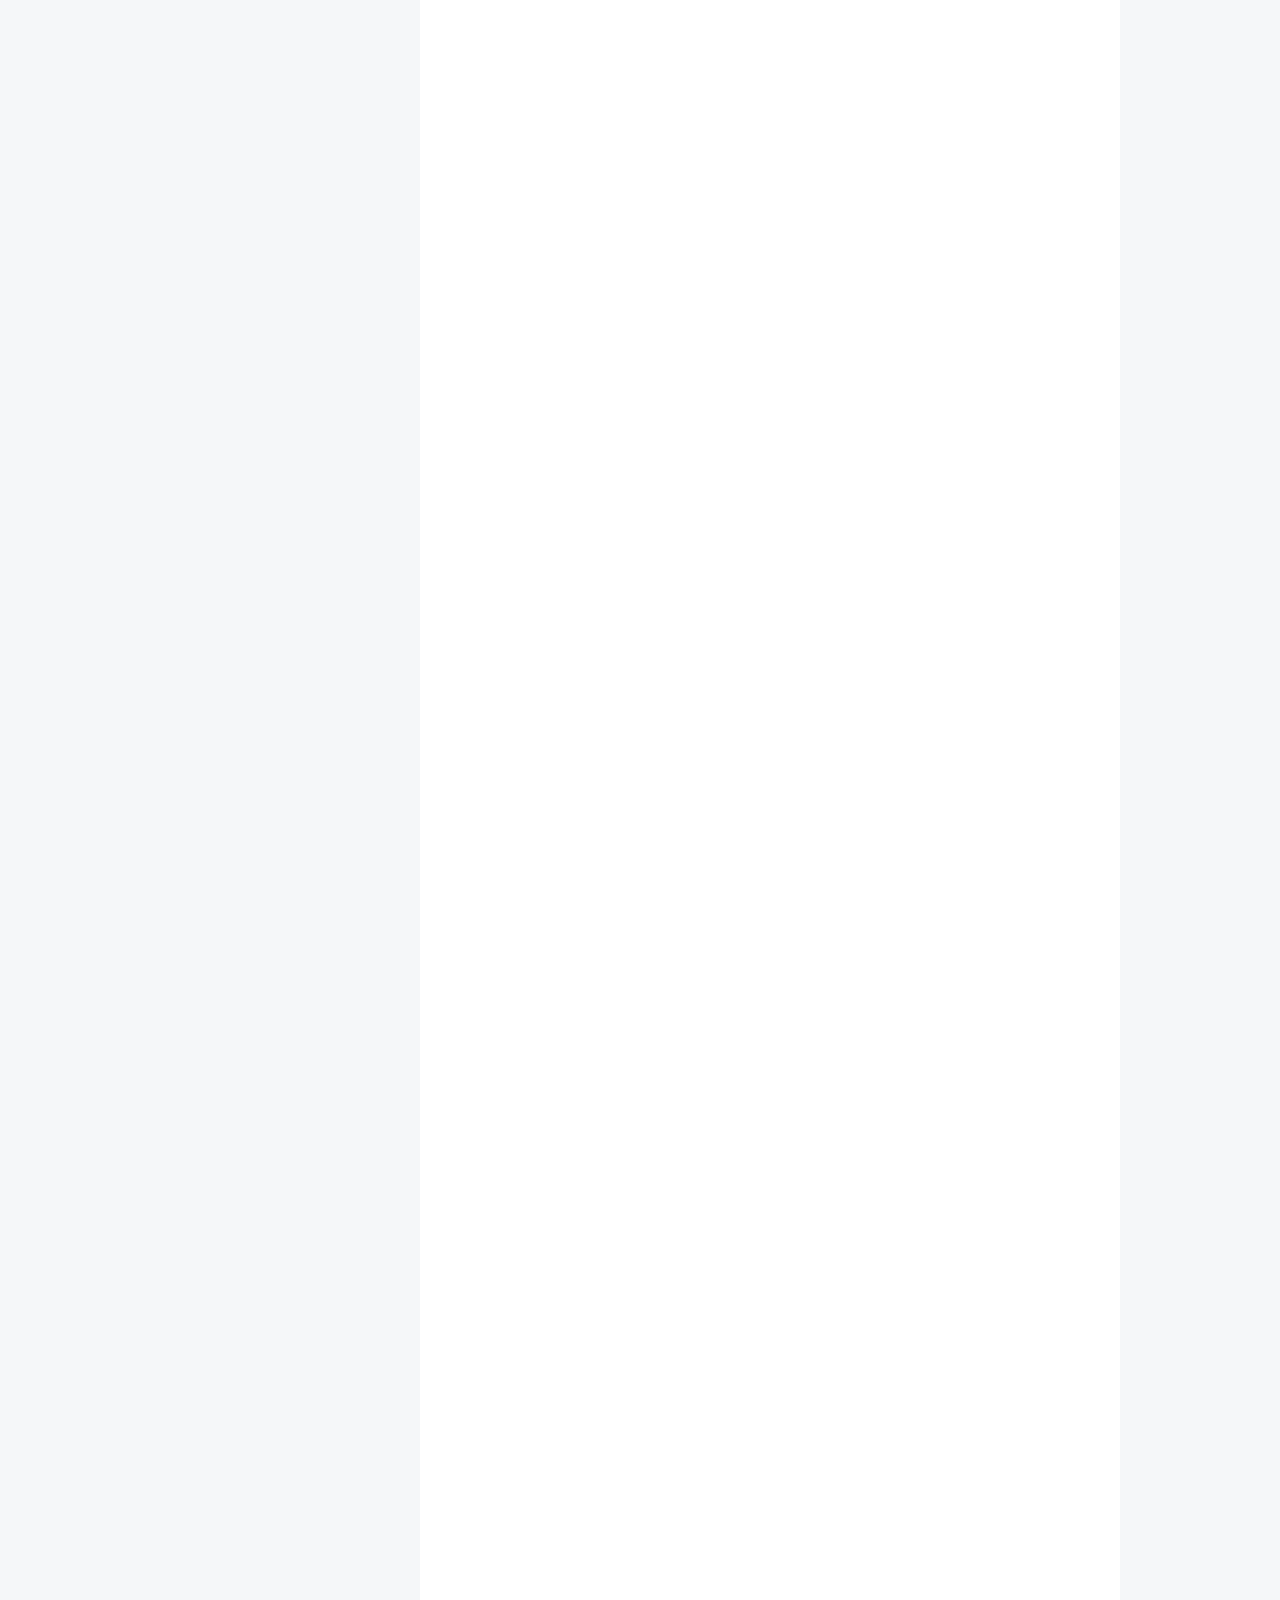
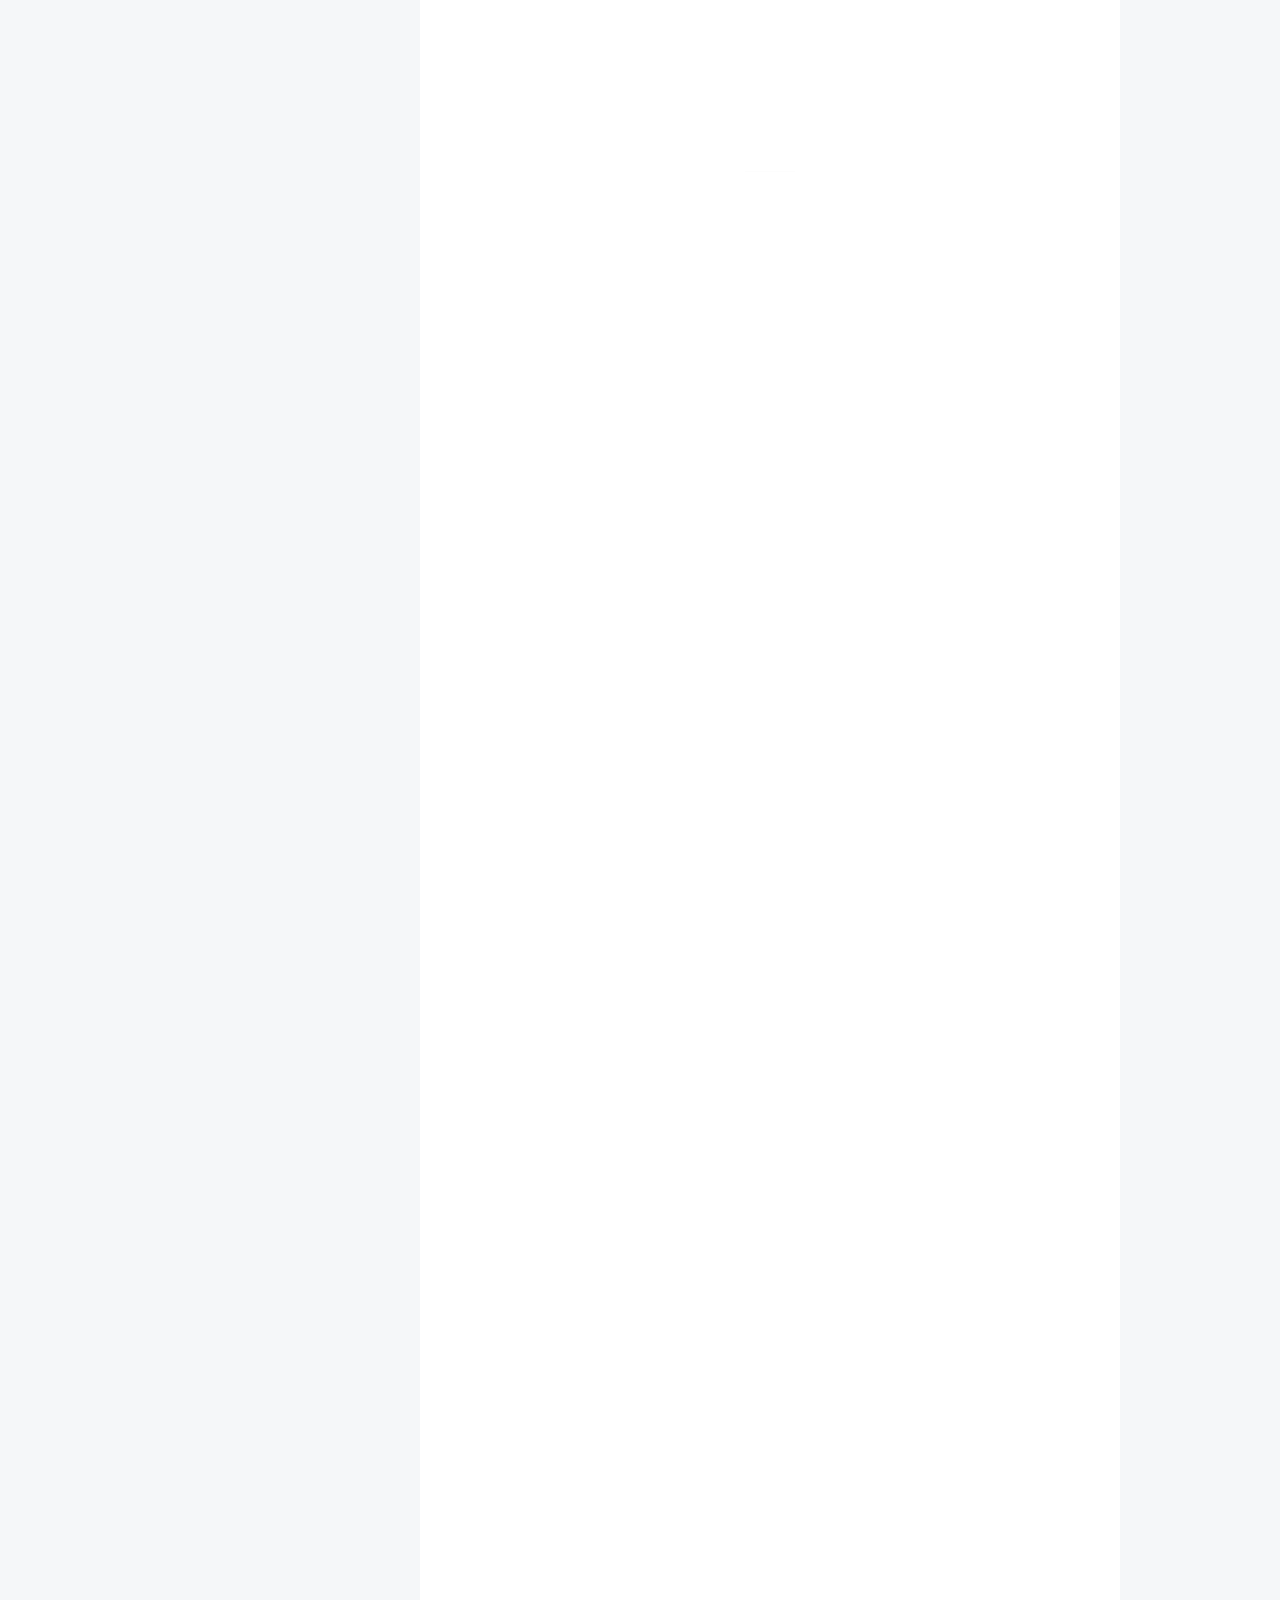
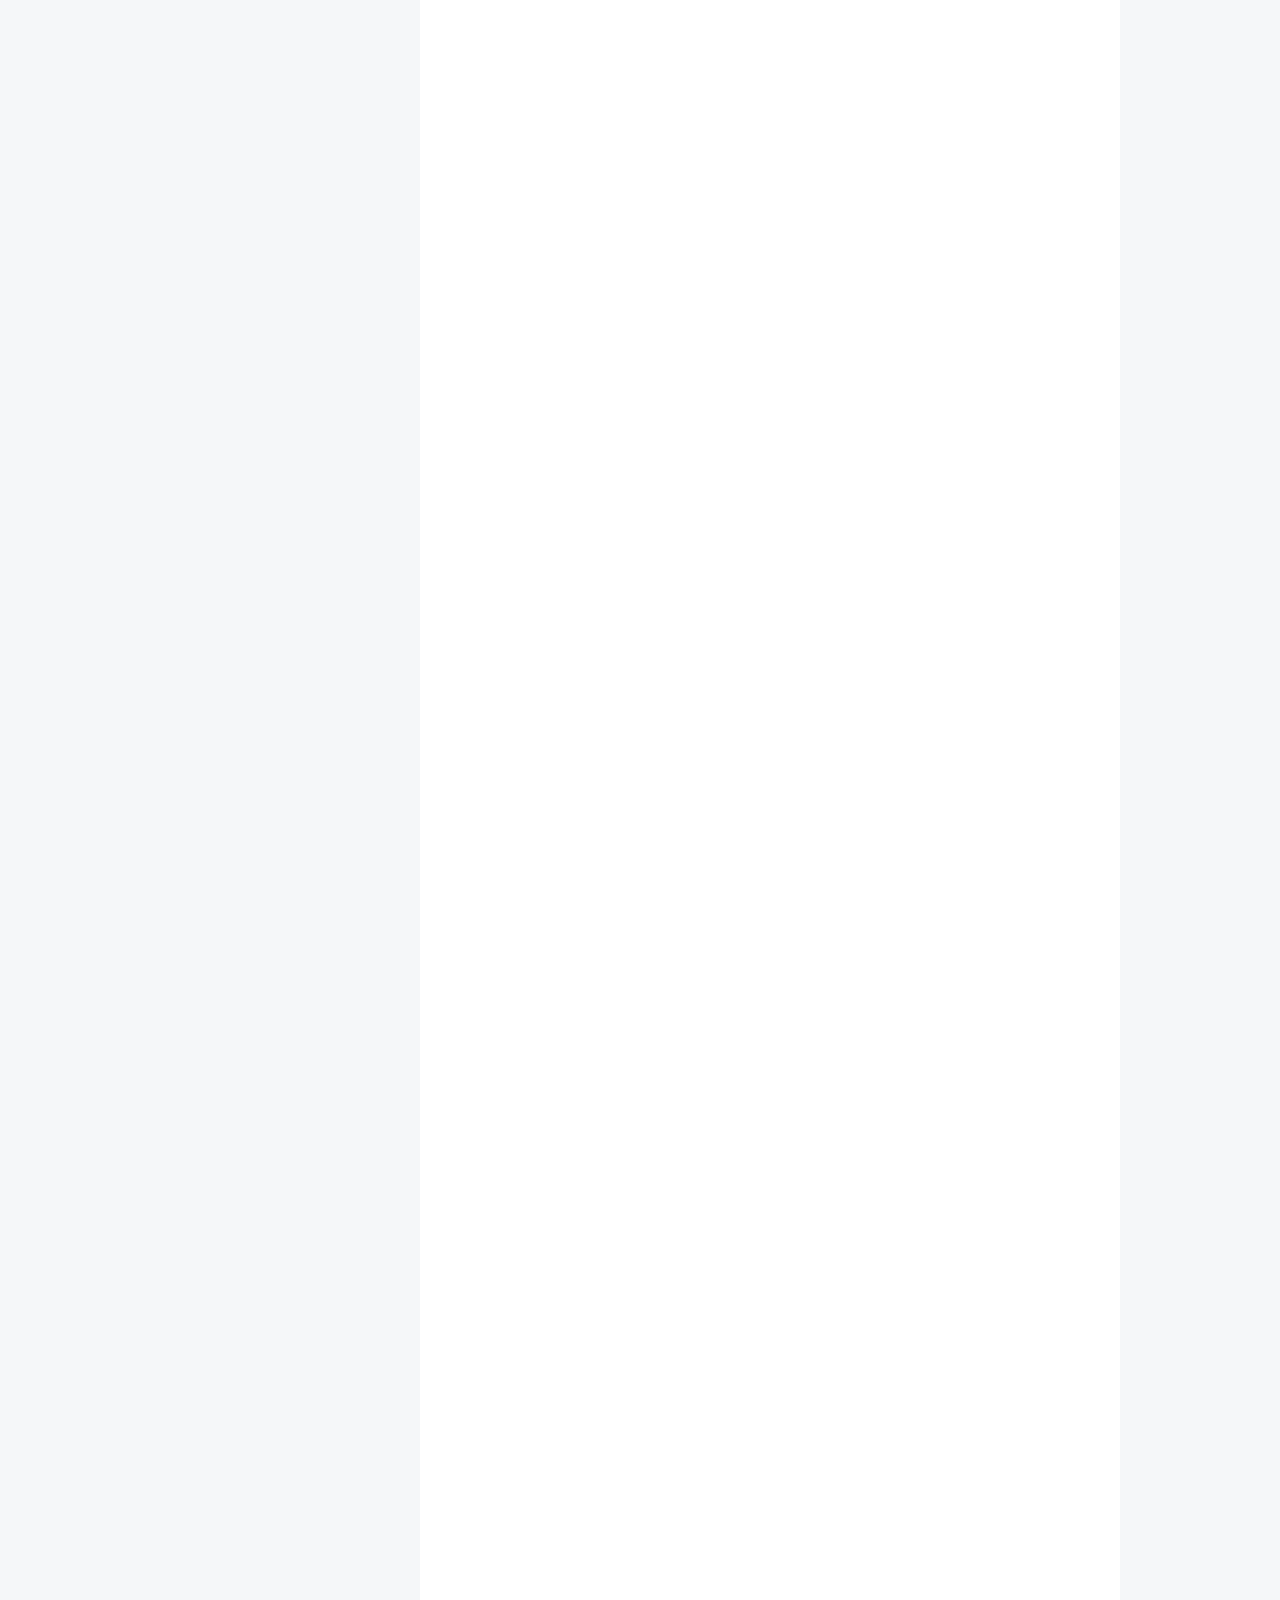
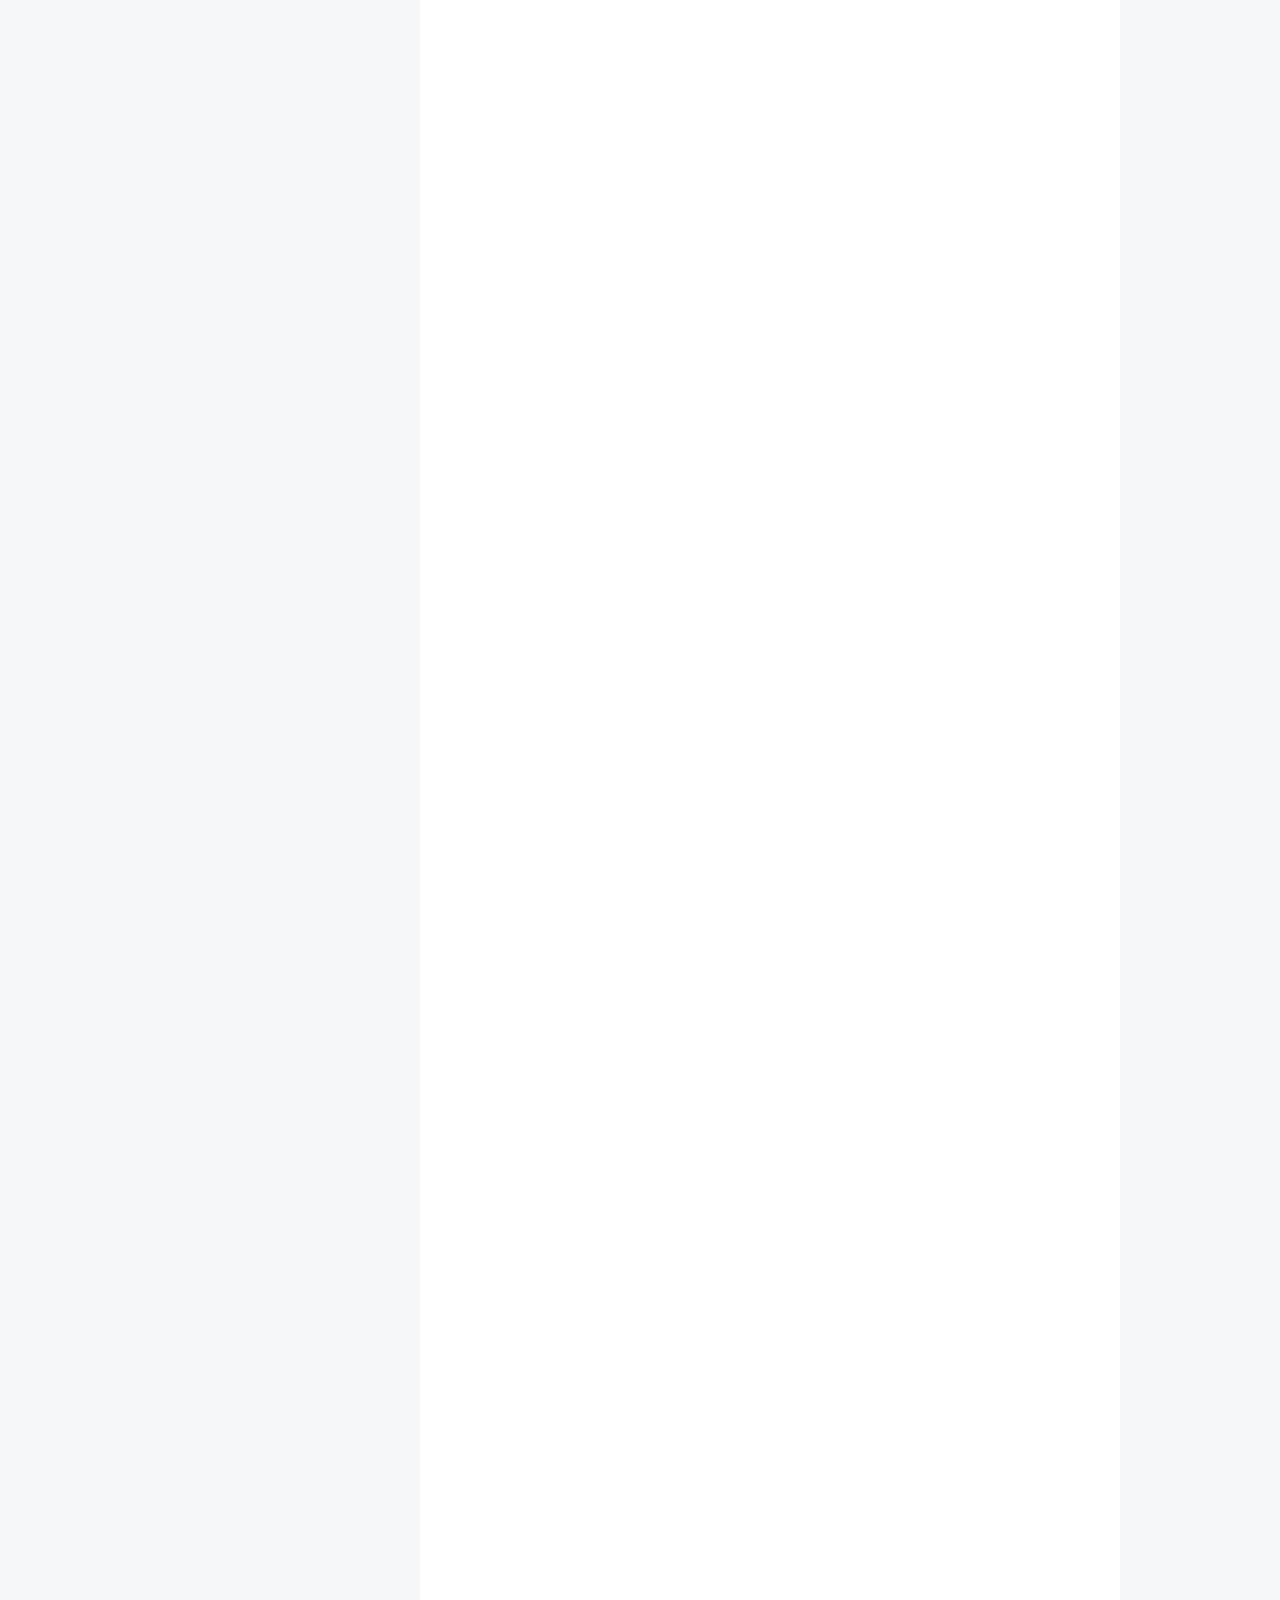
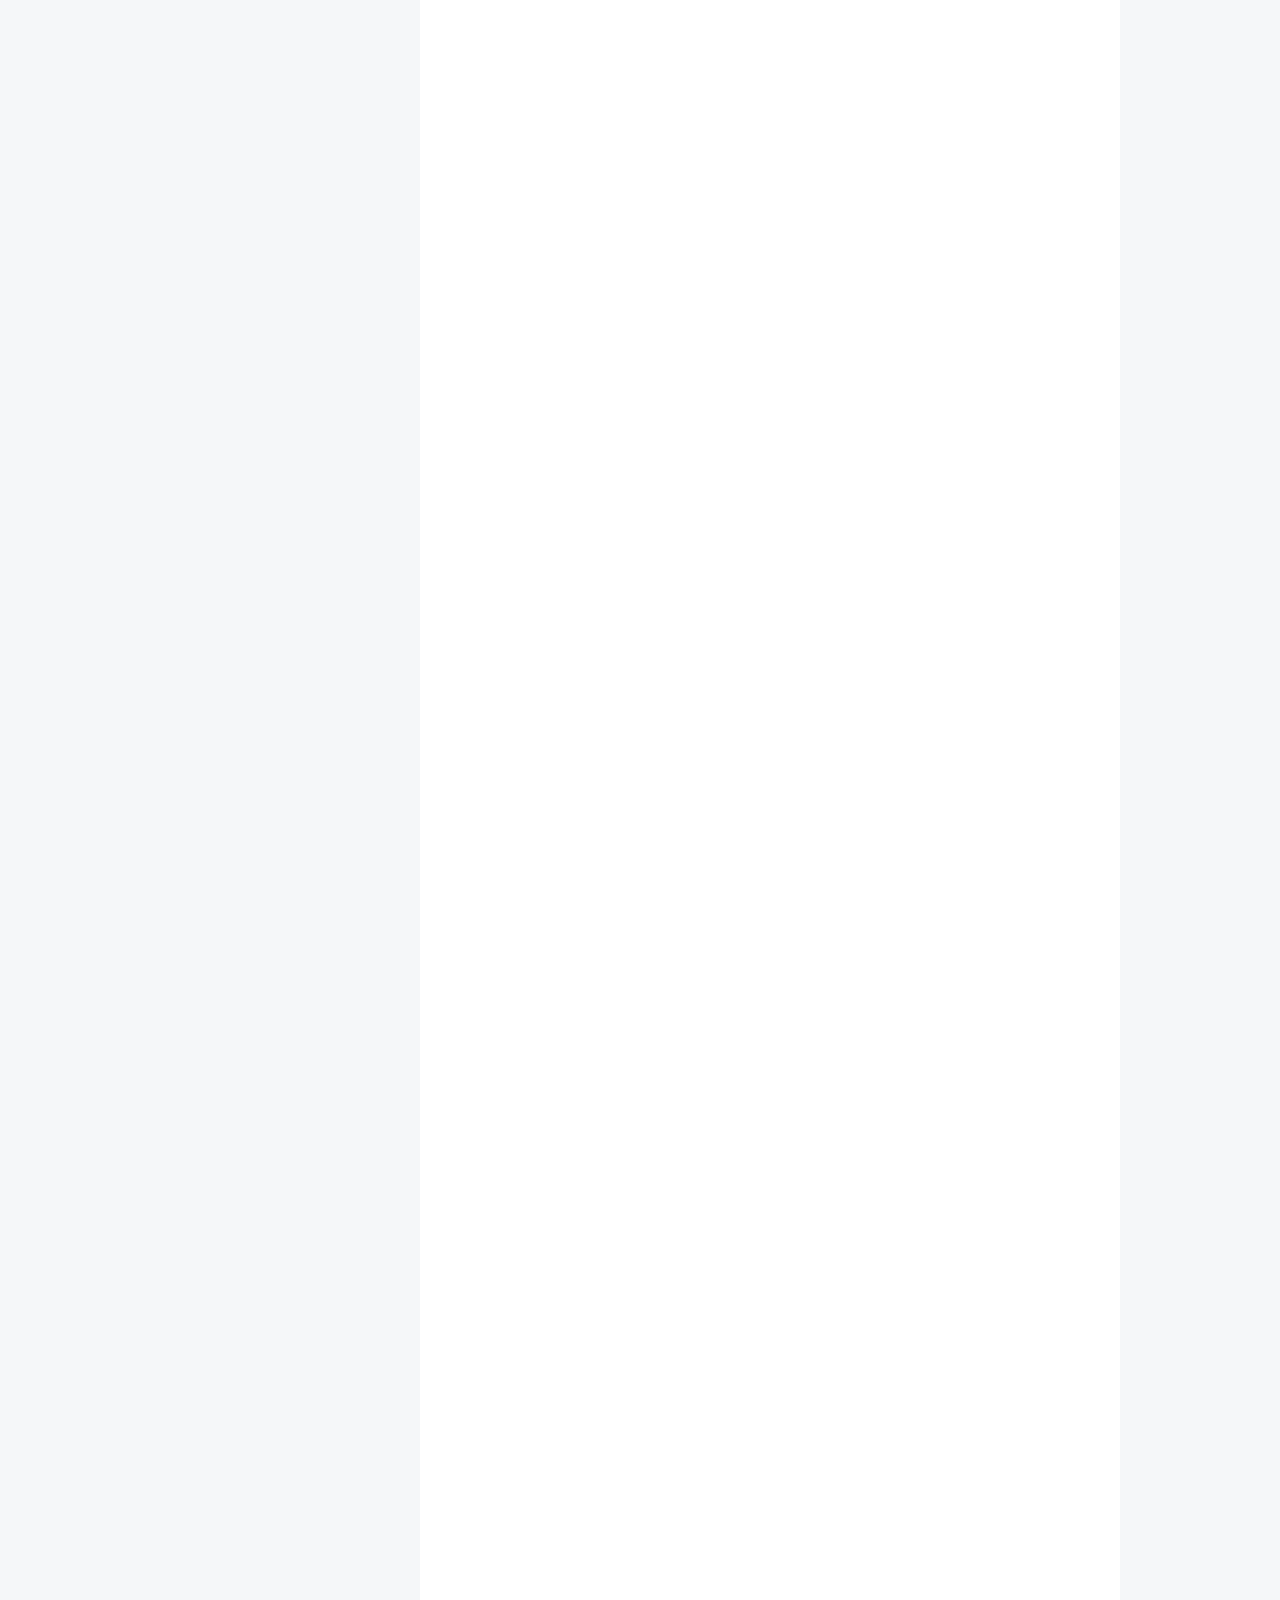
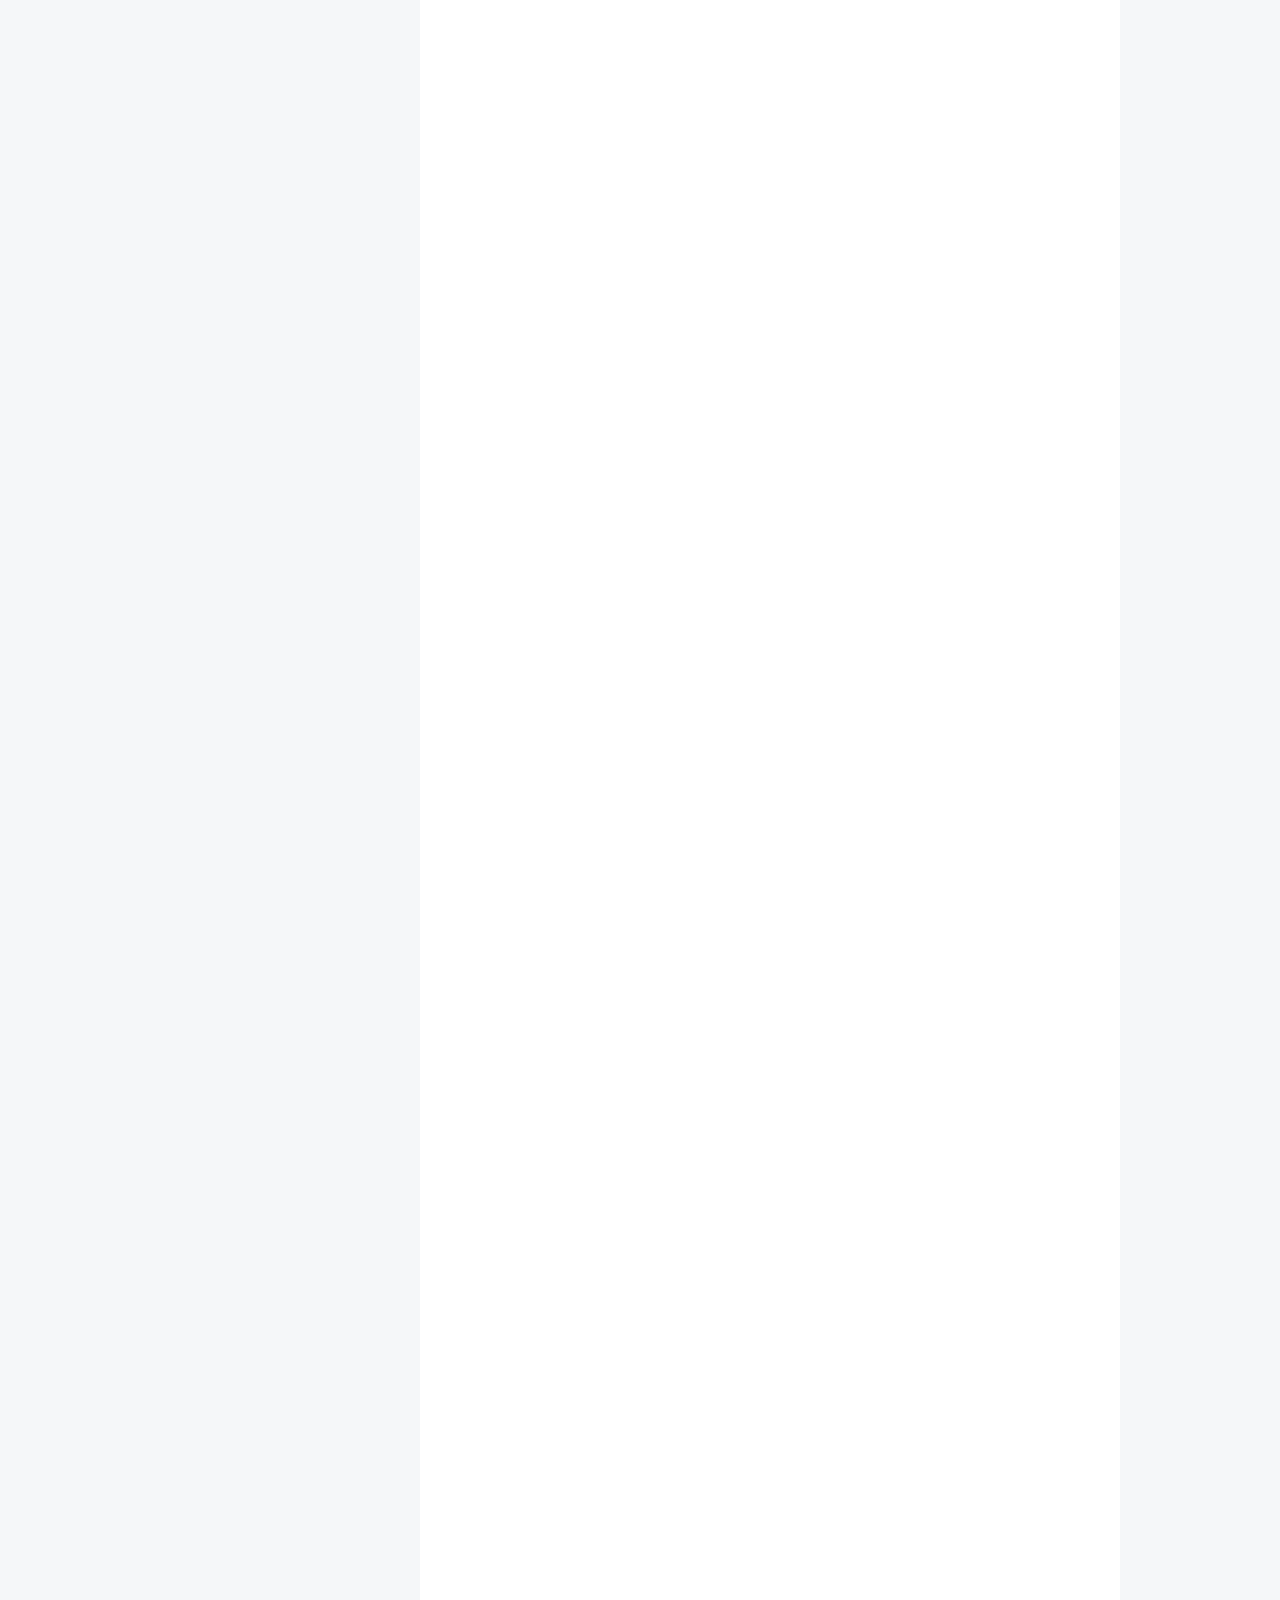
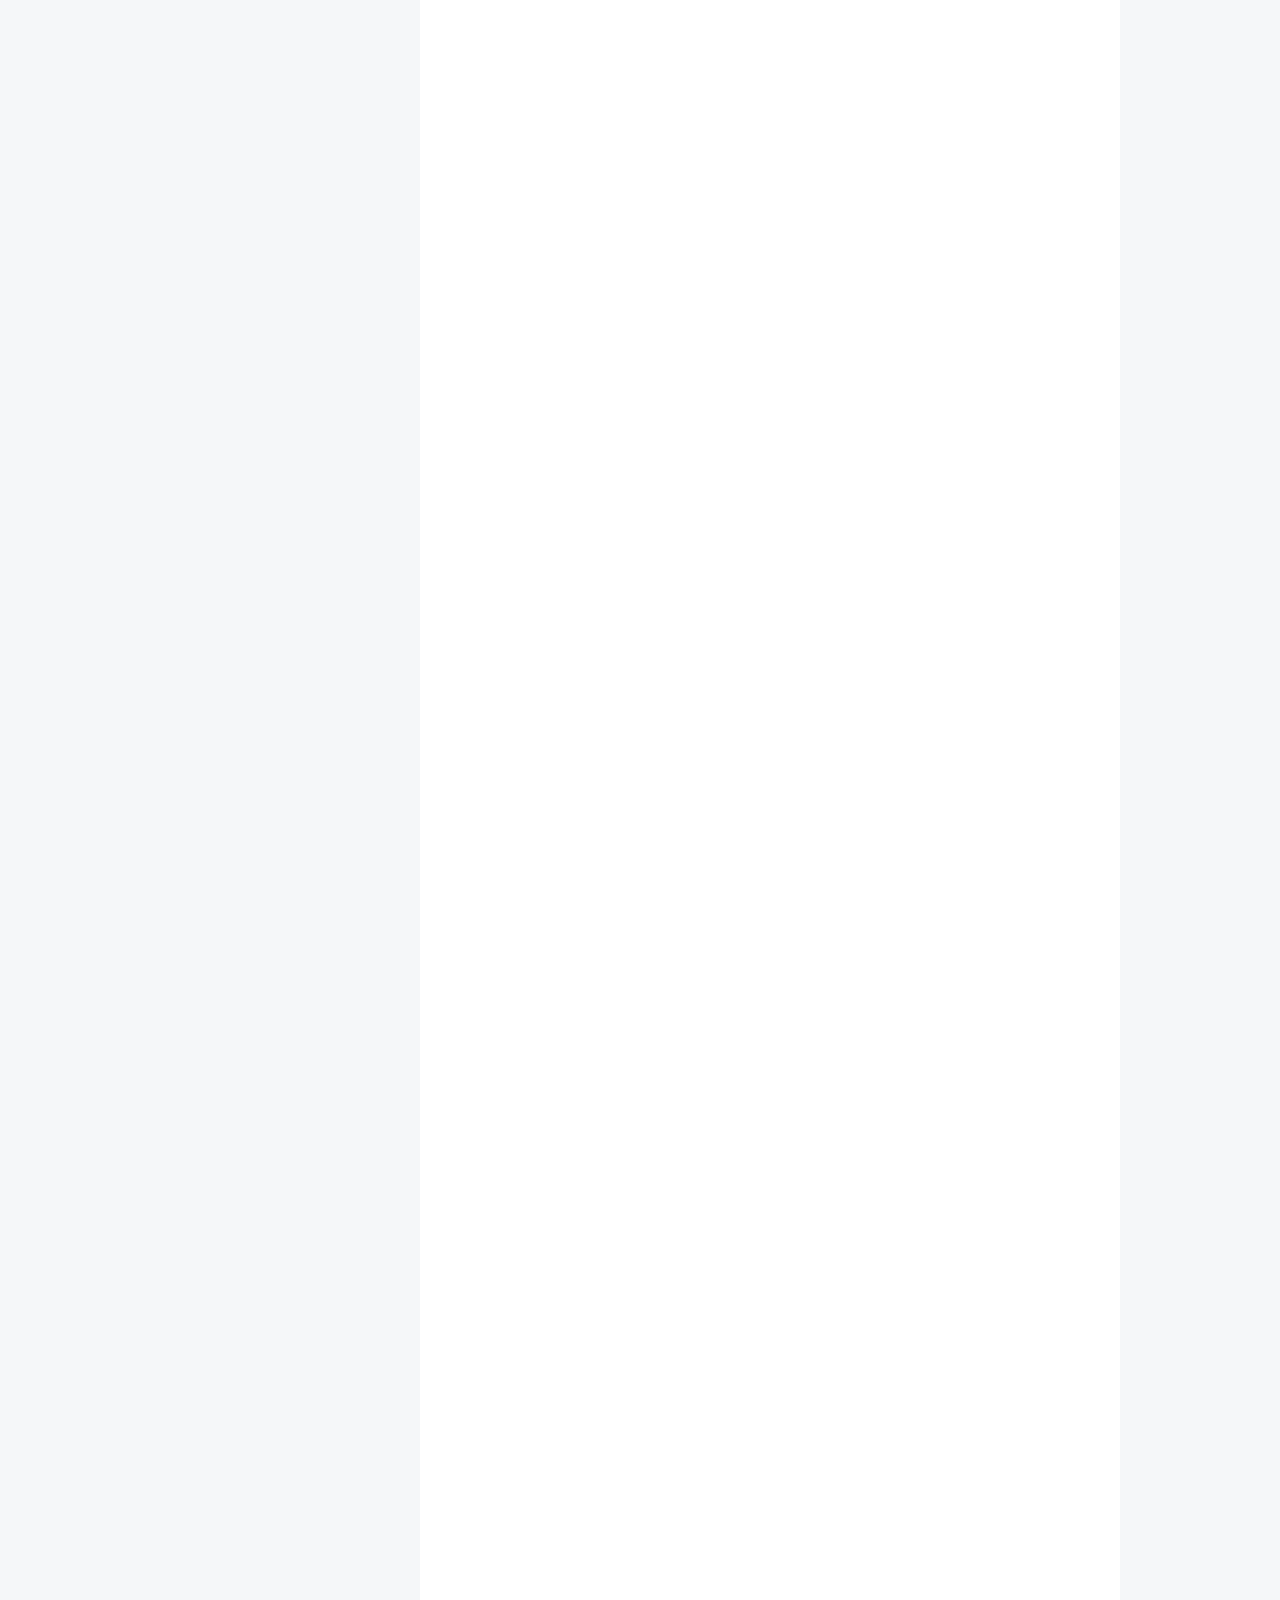
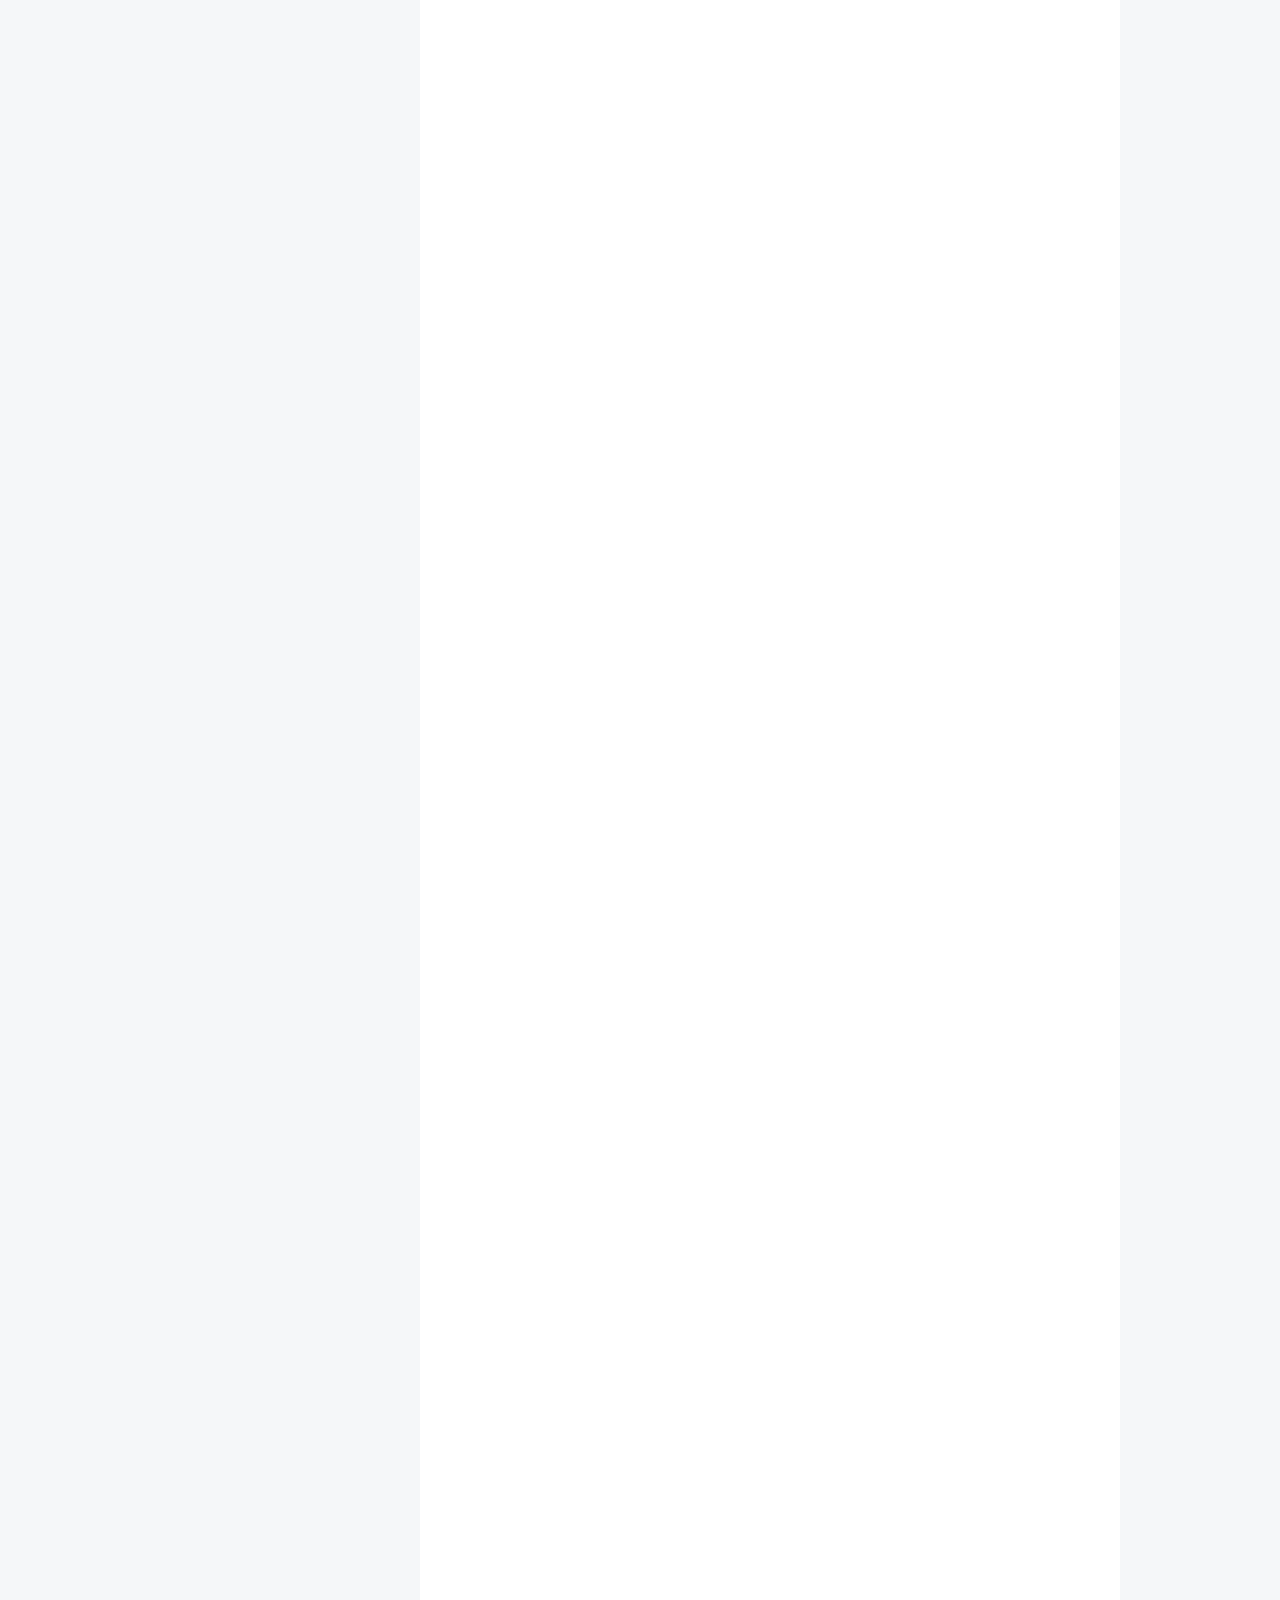
==== commit eb771d59: "Site updated: 2019-04-14 13:35:40" ====
--- a/index.html
+++ b/index.html
@@ -215,6 +215,131 @@
           <div id="content" class="content">
             
   <section id="posts" class="posts-expand">
+    
+      
+
+  
+
+  
+  
+  
+
+  <article class="post post-type-normal" itemscope="" itemtype="http://schema.org/Article">
+  
+  
+  
+  <div class="post-block">
+    <link itemprop="mainEntityOfPage" href="http://yoursite.com/2019/04/14/画单片机主板PCB一些注意的/">
+
+    <span hidden itemprop="author" itemscope="" itemtype="http://schema.org/Person">
+      <meta itemprop="name" content="John Doe">
+      <meta itemprop="description" content="">
+      <meta itemprop="image" content="/images/avatar.gif">
+    </span>
+
+    <span hidden itemprop="publisher" itemscope="" itemtype="http://schema.org/Organization">
+      <meta itemprop="name" content="Hexo">
+    </span>
+
+    
+      <header class="post-header">
+
+        
+        
+          <h1 class="post-title" itemprop="name headline">
+                
+                <a class="post-title-link" href="/2019/04/14/画单片机主板PCB一些注意的/" itemprop="url">画单片机主板PCB一些注意的</a></h1>
+        
+
+        <div class="post-meta">
+          <span class="post-time">
+            
+              <span class="post-meta-item-icon">
+                <i class="fa fa-calendar-o"></i>
+              </span>
+              
+                <span class="post-meta-item-text">Posted on</span>
+              
+              <time title="Post created" itemprop="dateCreated datePublished" datetime="2019-04-14T10:08:25+08:00">
+                2019-04-14
+              </time>
+            
+
+            
+
+            
+          </span>
+
+          
+
+          
+            
+          
+
+          
+          
+
+          
+
+          
+
+          
+
+        </div>
+      </header>
+    
+
+    
+    
+    
+    <div class="post-body" itemprop="articleBody">
+
+      
+      
+
+      
+        
+          
+            <h1 id="1-晶振"><a href="#1-晶振" class="headerlink" title="1.晶振"></a>1.晶振</h1><h3 id="1-晶振下面尽量少走线或不走线。"><a href="#1-晶振下面尽量少走线或不走线。" class="headerlink" title="1.晶振下面尽量少走线或不走线。"></a>1.晶振下面尽量少走线或不走线。</h3><h3 id="2-晶振要靠近IC。"><a href="#2-晶振要靠近IC。" class="headerlink" title="2.晶振要靠近IC。"></a>2.晶振要靠近IC。</h3><h3 id="3-一般的32芯片内部有晶振，可以不用32-768KHz的，只用一个8KHz的。"><a href="#3-一般的32芯片内部有晶振，可以不用32-768KHz的，只用一个8KHz的。" class="headerlink" title="3.一般的32芯片内部有晶振，可以不用32.768KHz的，只用一个8KHz的。"></a>3.一般的32芯片内部有晶振，可以不用32.768KHz的，只用一个8KHz的。</h3><h3 id="4-晶振外壳尽量接地。"><a href="#4-晶振外壳尽量接地。" class="headerlink" title="4.晶振外壳尽量接地。"></a>4.晶振外壳尽量接地。</h3><h3 id="5-靠近晶振附近少走线，晶振不要放到板子边上。"><a href="#5-靠近晶振附近少走线，晶振不要放到板子边上。" class="headerlink" title="5.靠近晶振附近少走线，晶振不要放到板子边上。"></a>5.靠近晶振附近少走线，晶振不要放到板子边上。</h3><h1 id="2-分地"><a href="#2-分地" class="headerlink" title="2.分地"></a>2.分地</h1><h3 id="数字信号和模拟信号分地，一般是稳压过后将GND分为AGND和DGND，并用0欧电阻或者磁珠连接。PCB布局时将模拟信号的器件放一个区域，数字信号的器件放一个区。铺铜分开铺。分地可以减少不通信号之间的影响，比如在板子上有电机驱动电路。"><a href="#数字信号和模拟信号分地，一般是稳压过后将GND分为AGND和DGND，并用0欧电阻或者磁珠连接。PCB布局时将模拟信号的器件放一个区域，数字信号的器件放一个区。铺铜分开铺。分地可以减少不通信号之间的影响，比如在板子上有电机驱动电路。" class="headerlink" title="数字信号和模拟信号分地，一般是稳压过后将GND分为AGND和DGND，并用0欧电阻或者磁珠连接。PCB布局时将模拟信号的器件放一个区域，数字信号的器件放一个区。铺铜分开铺。分地可以减少不通信号之间的影响，比如在板子上有电机驱动电路。"></a>数字信号和模拟信号分地，一般是稳压过后将GND分为AGND和DGND，并用0欧电阻或者磁珠连接。PCB布局时将模拟信号的器件放一个区域，数字信号的器件放一个区。铺铜分开铺。分地可以减少不通信号之间的影响，比如在板子上有电机驱动电路。</h3><h1 id="3"><a href="#3" class="headerlink" title="3."></a>3.</h1><p>###1增大线路之间的距离是减小电容耦合的最好办法，</p>
+<p>###2滤波的电容应该靠近需要滤波的元器件。</p>
+<p>###3保护环。  可以用地线围成一个环形，将保护逻辑围起来进行隔离。</p>
+<p>###4短线规则。 布线尽量短，特别是重要信号线，如时钟线。</p>
+<p>###5，电源线地线旁边打些小过孔，GND网络，可以起到散热作用。一些发热的芯片旁边也要。</p>
+<p>###6.大过孔要用多个小过孔替代。</p>
+
+          
+        
+      
+    </div>
+    
+    
+    
+
+    
+
+    
+
+    
+
+    <footer class="post-footer">
+      
+
+      
+
+      
+
+      
+      
+        <div class="post-eof"></div>
+      
+    </footer>
+  </div>
+  
+  
+  
+  </article>
+
+
     
       
 
@@ -967,7 +1092,7 @@
               
                 <a href="/archives/">
               
-                  <span class="site-state-item-count">5</span>
+                  <span class="site-state-item-count">6</span>
                   <span class="site-state-item-name">posts</span>
                 </a>
               </div>
--- a/css/main.css
+++ b/css/main.css
@@ -1833,7 +1833,7 @@
   width: 4px;
   height: 4px;
   border-radius: 50%;
-  background: #6a0590;
+  background: #63ff3d;
 }
 .links-of-blogroll {
   font-size: 13px;
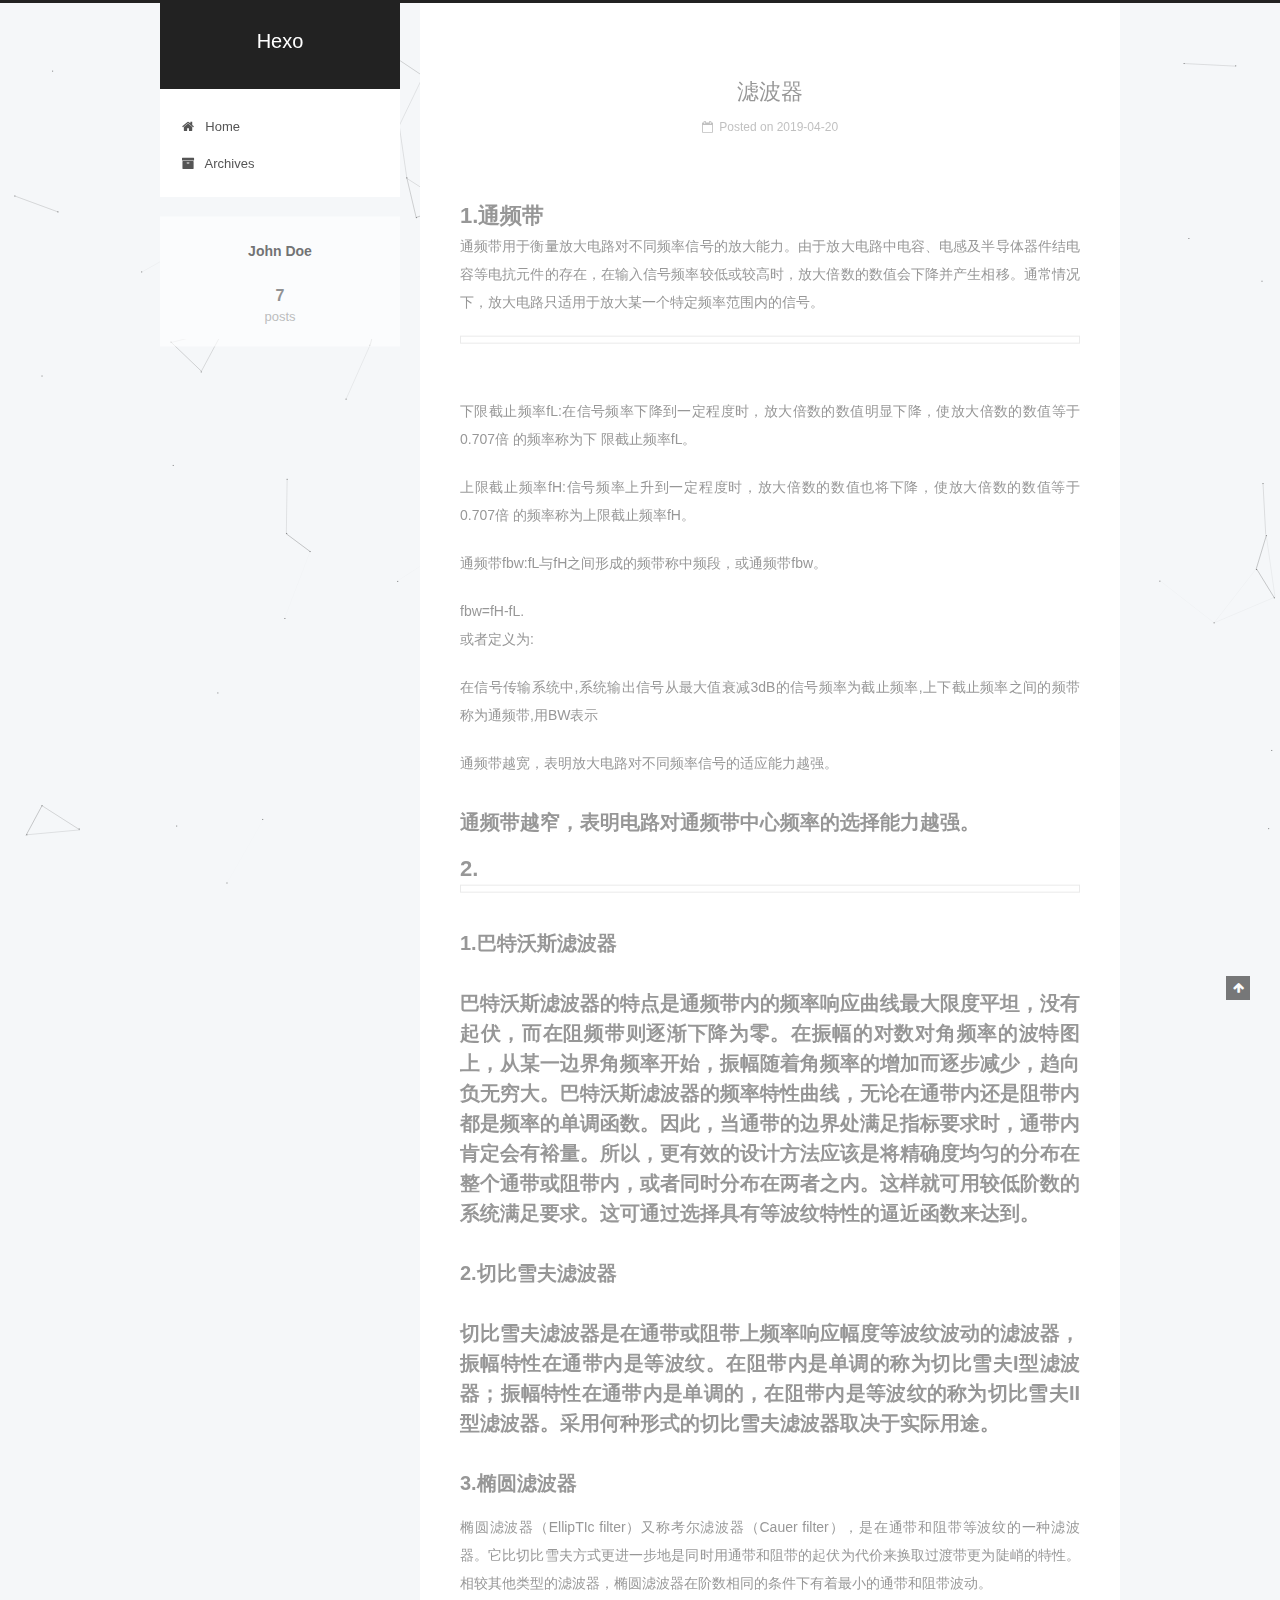
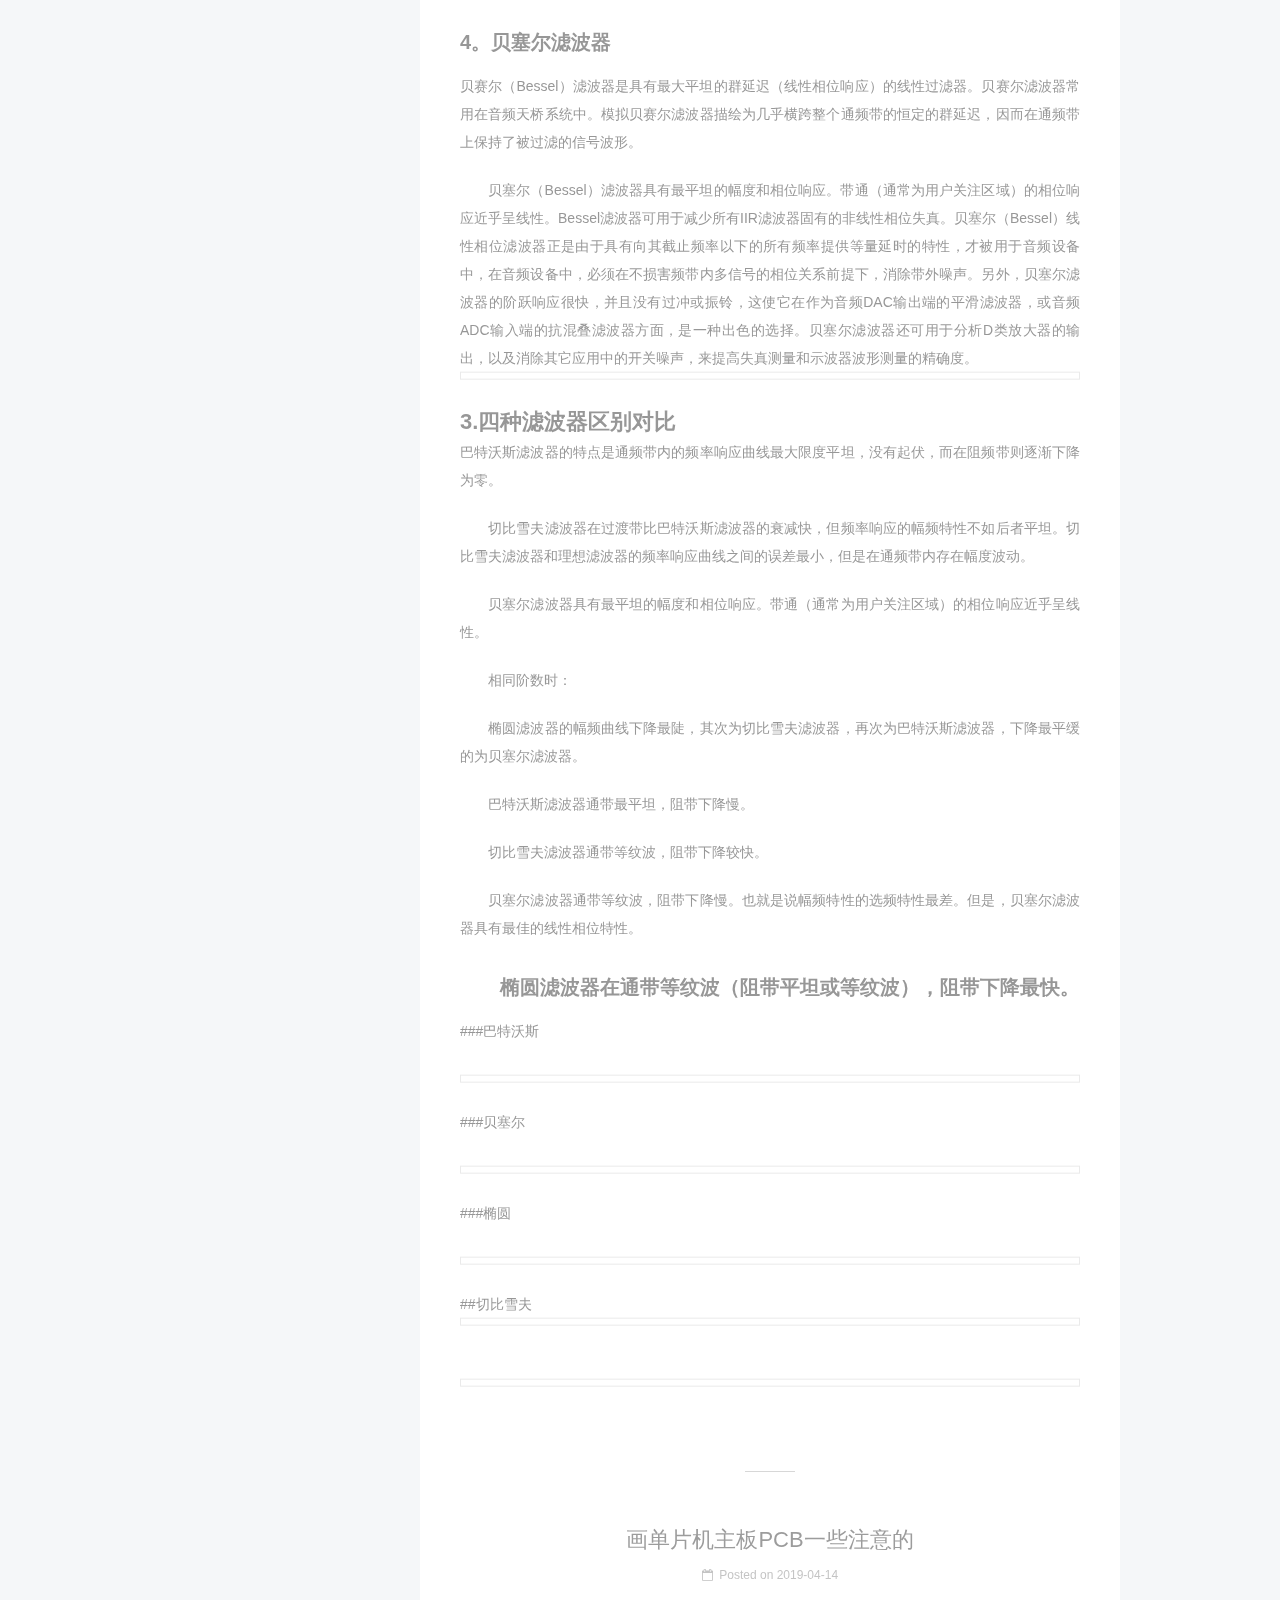
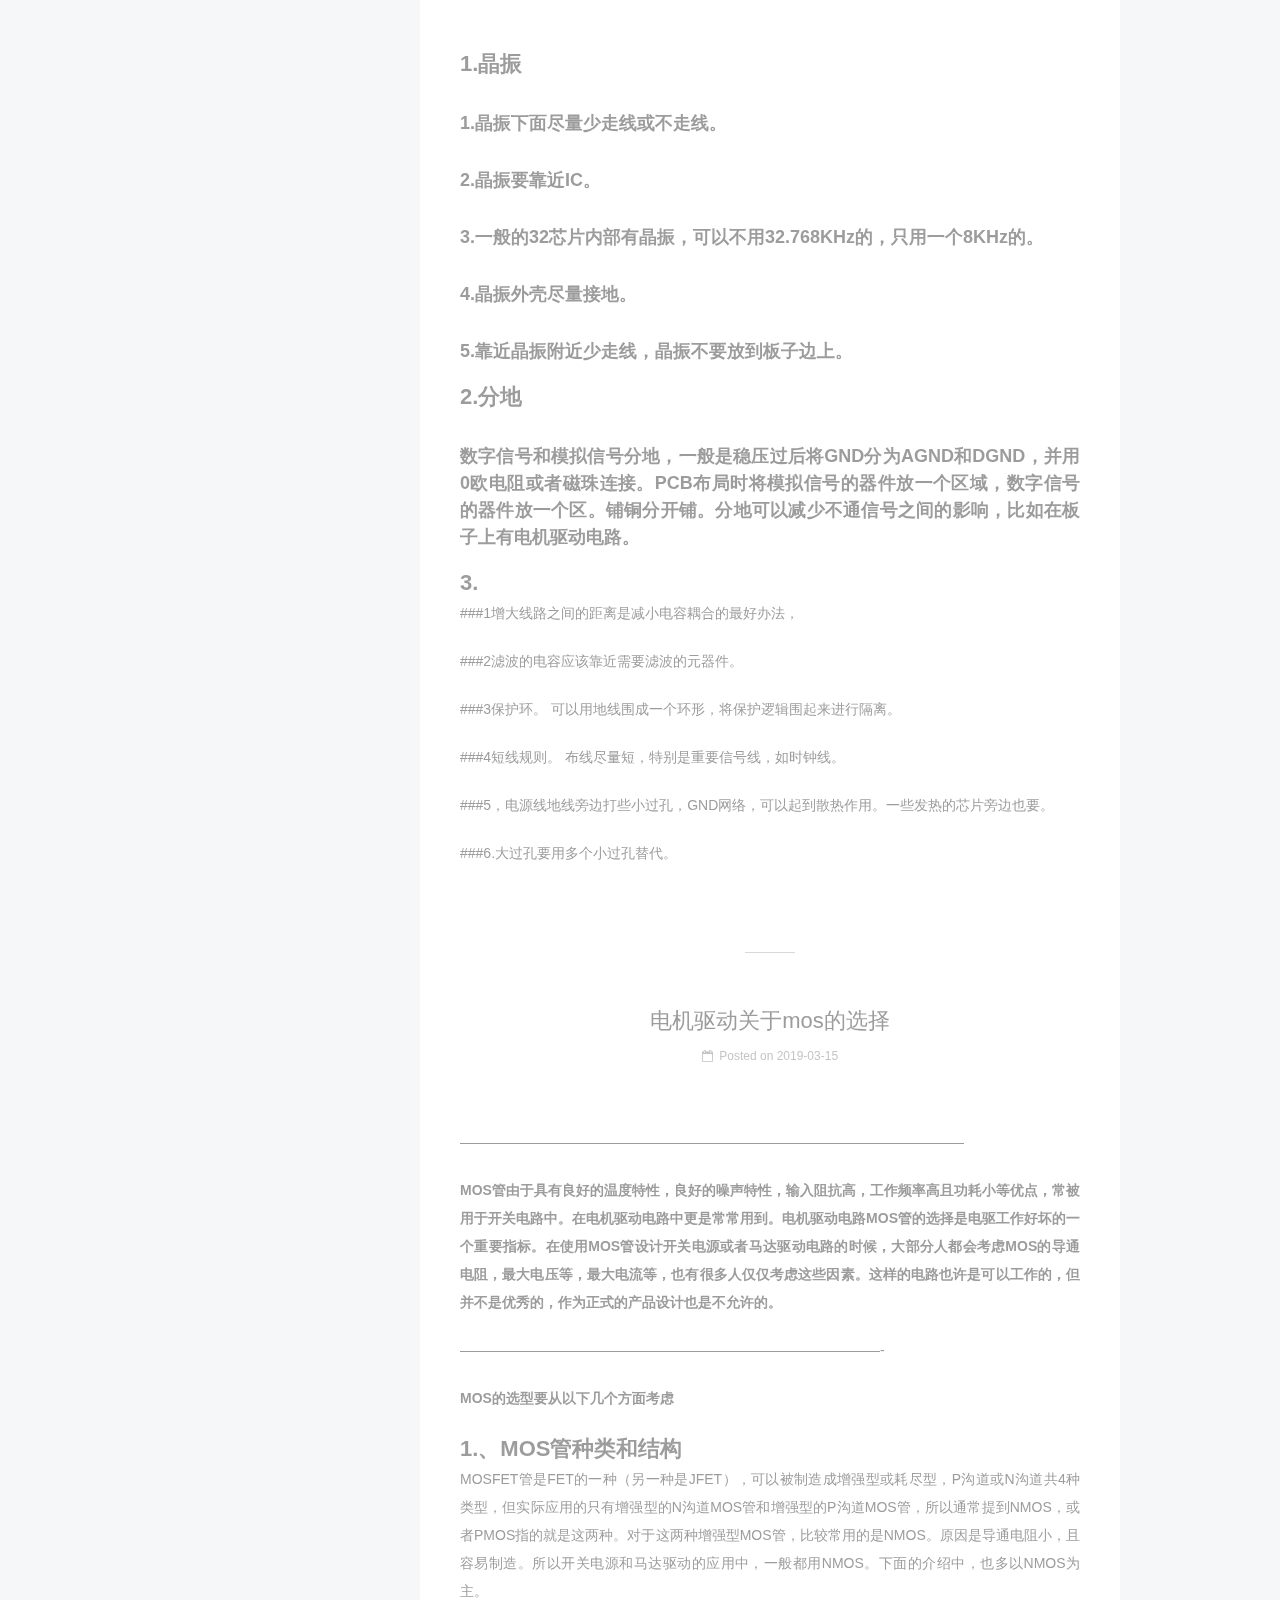
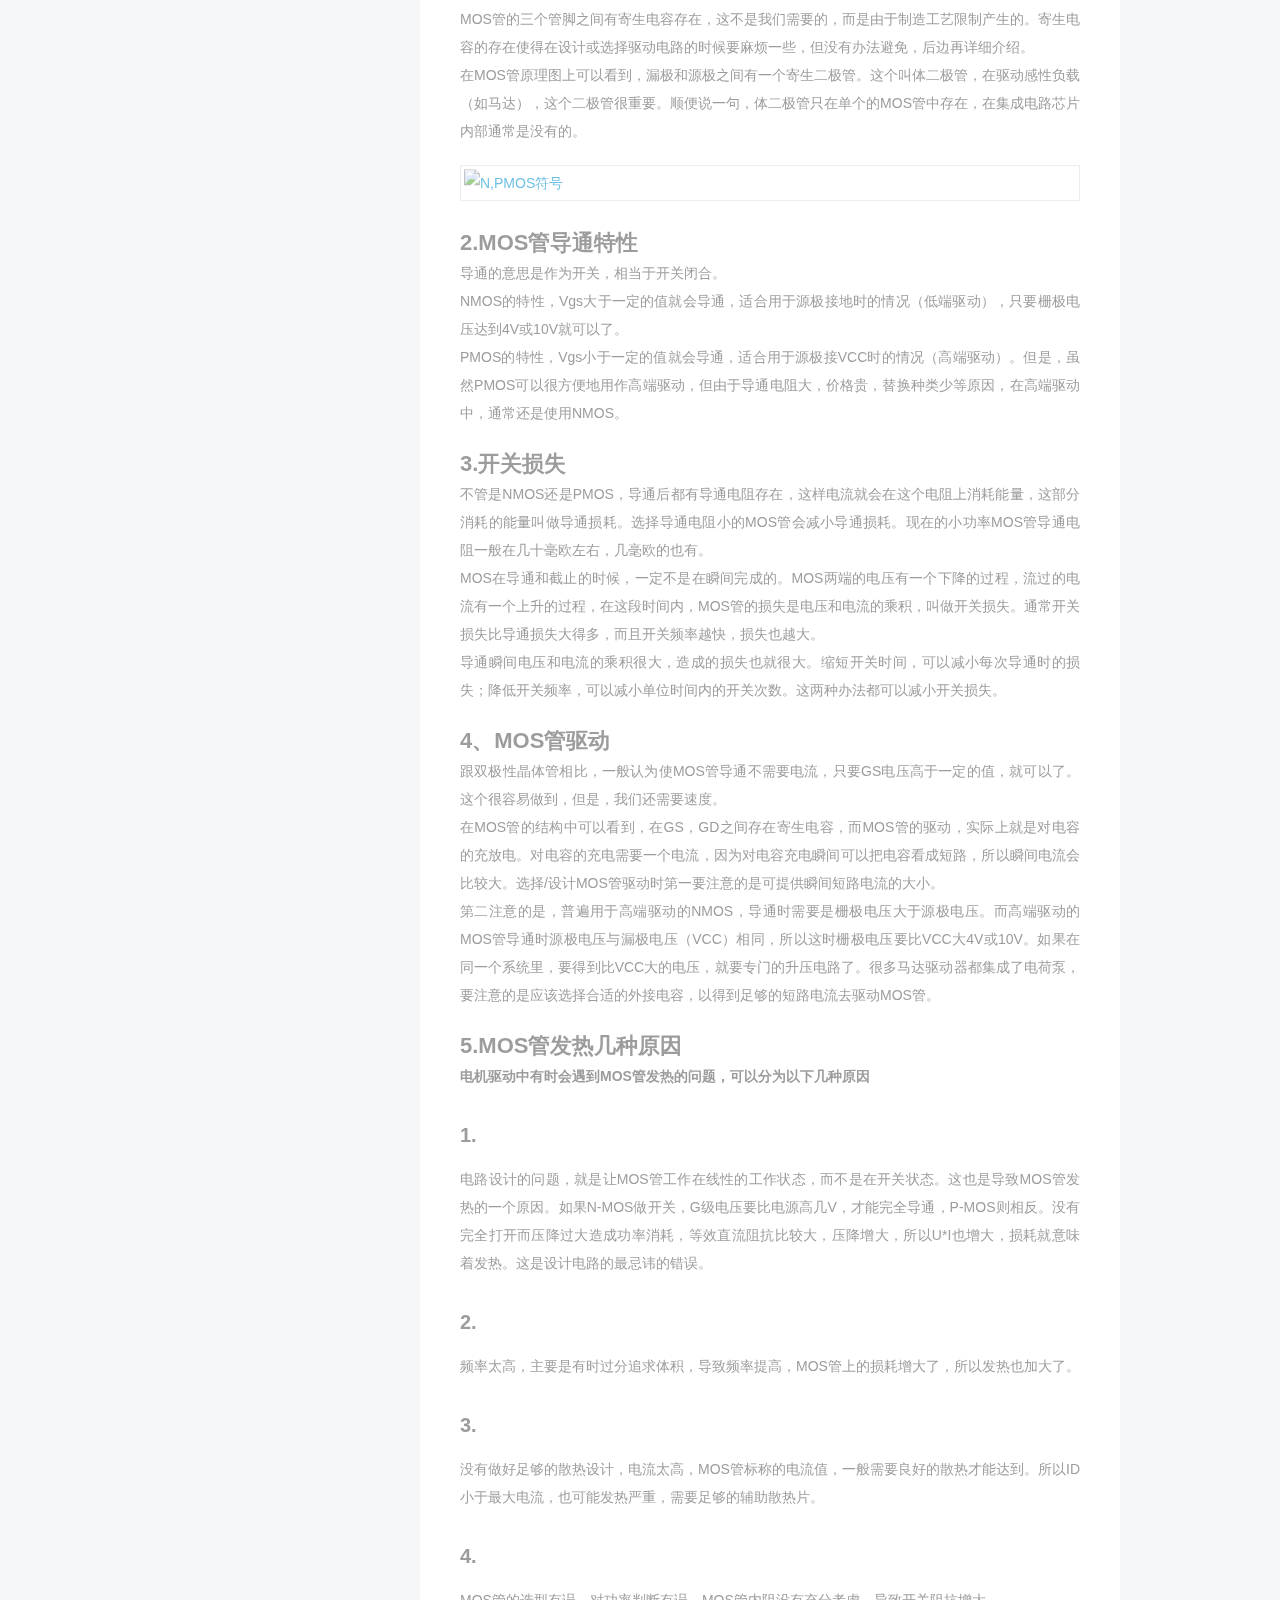
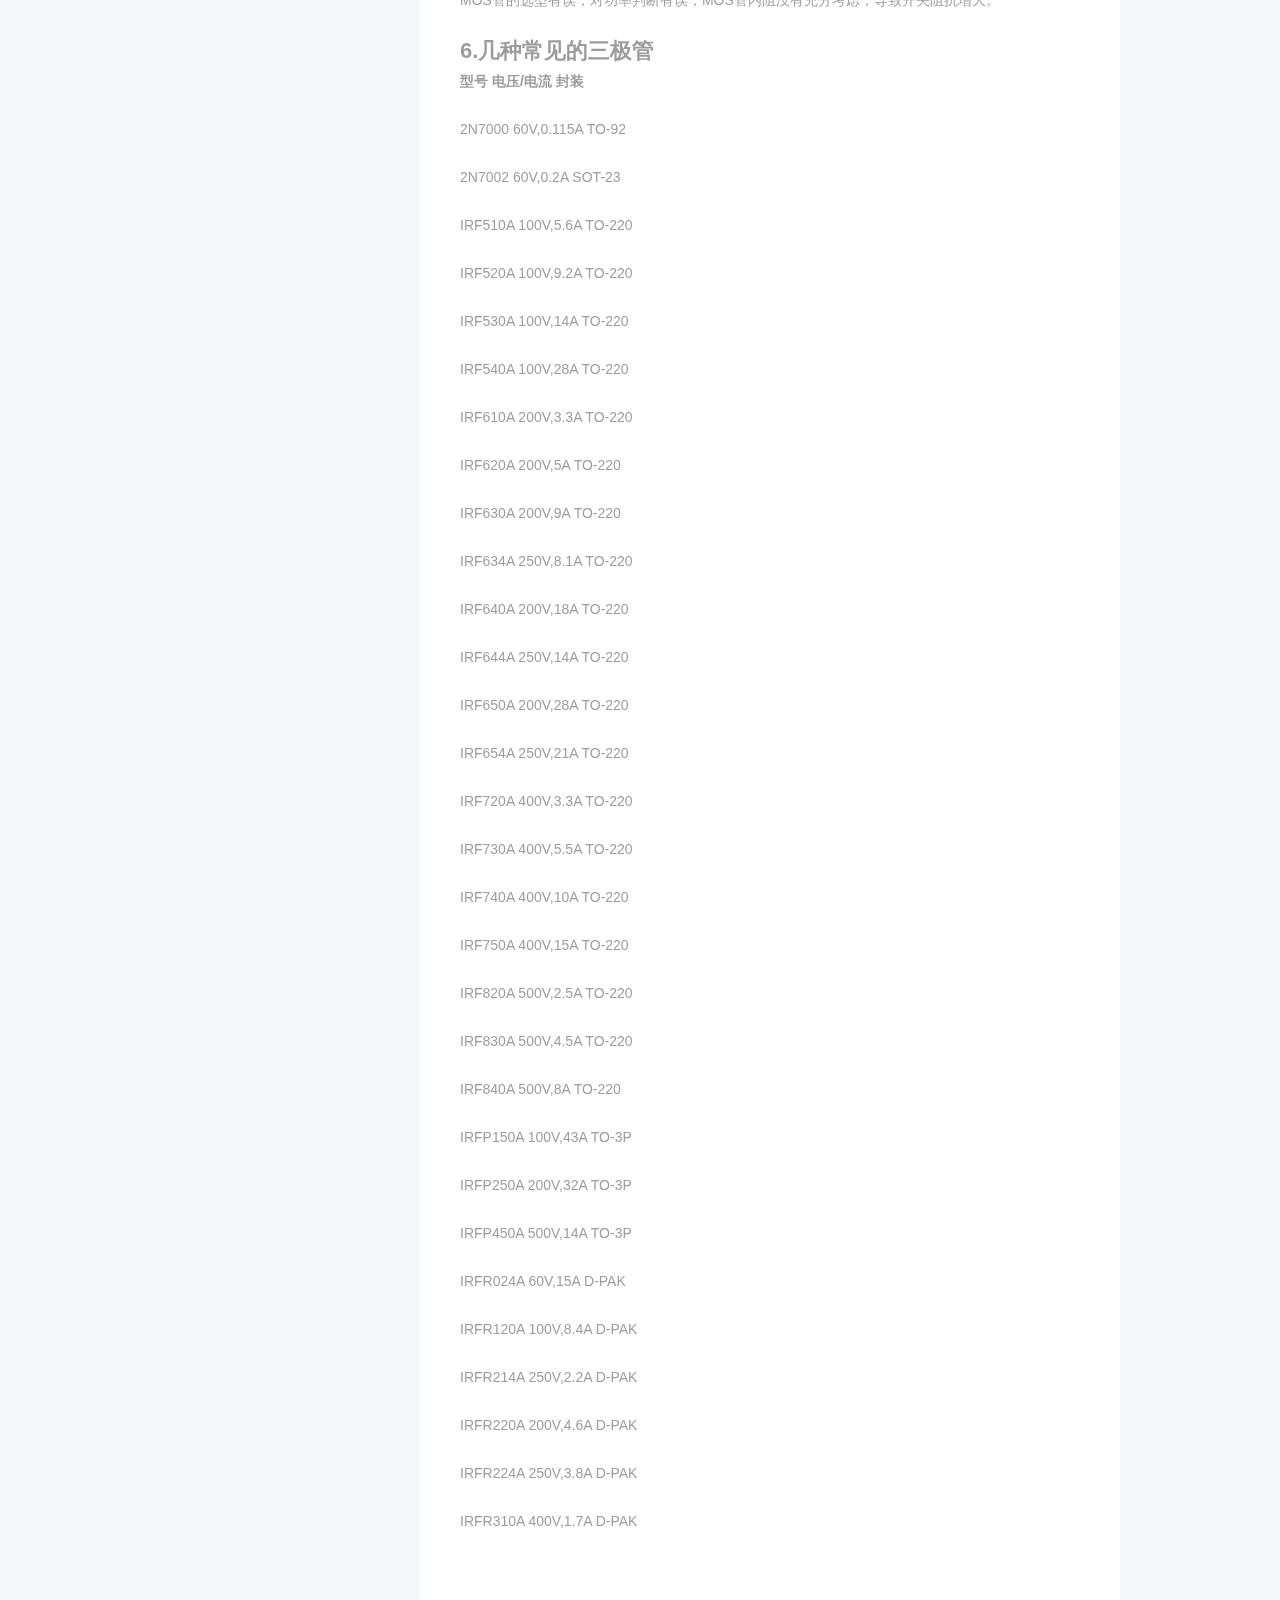
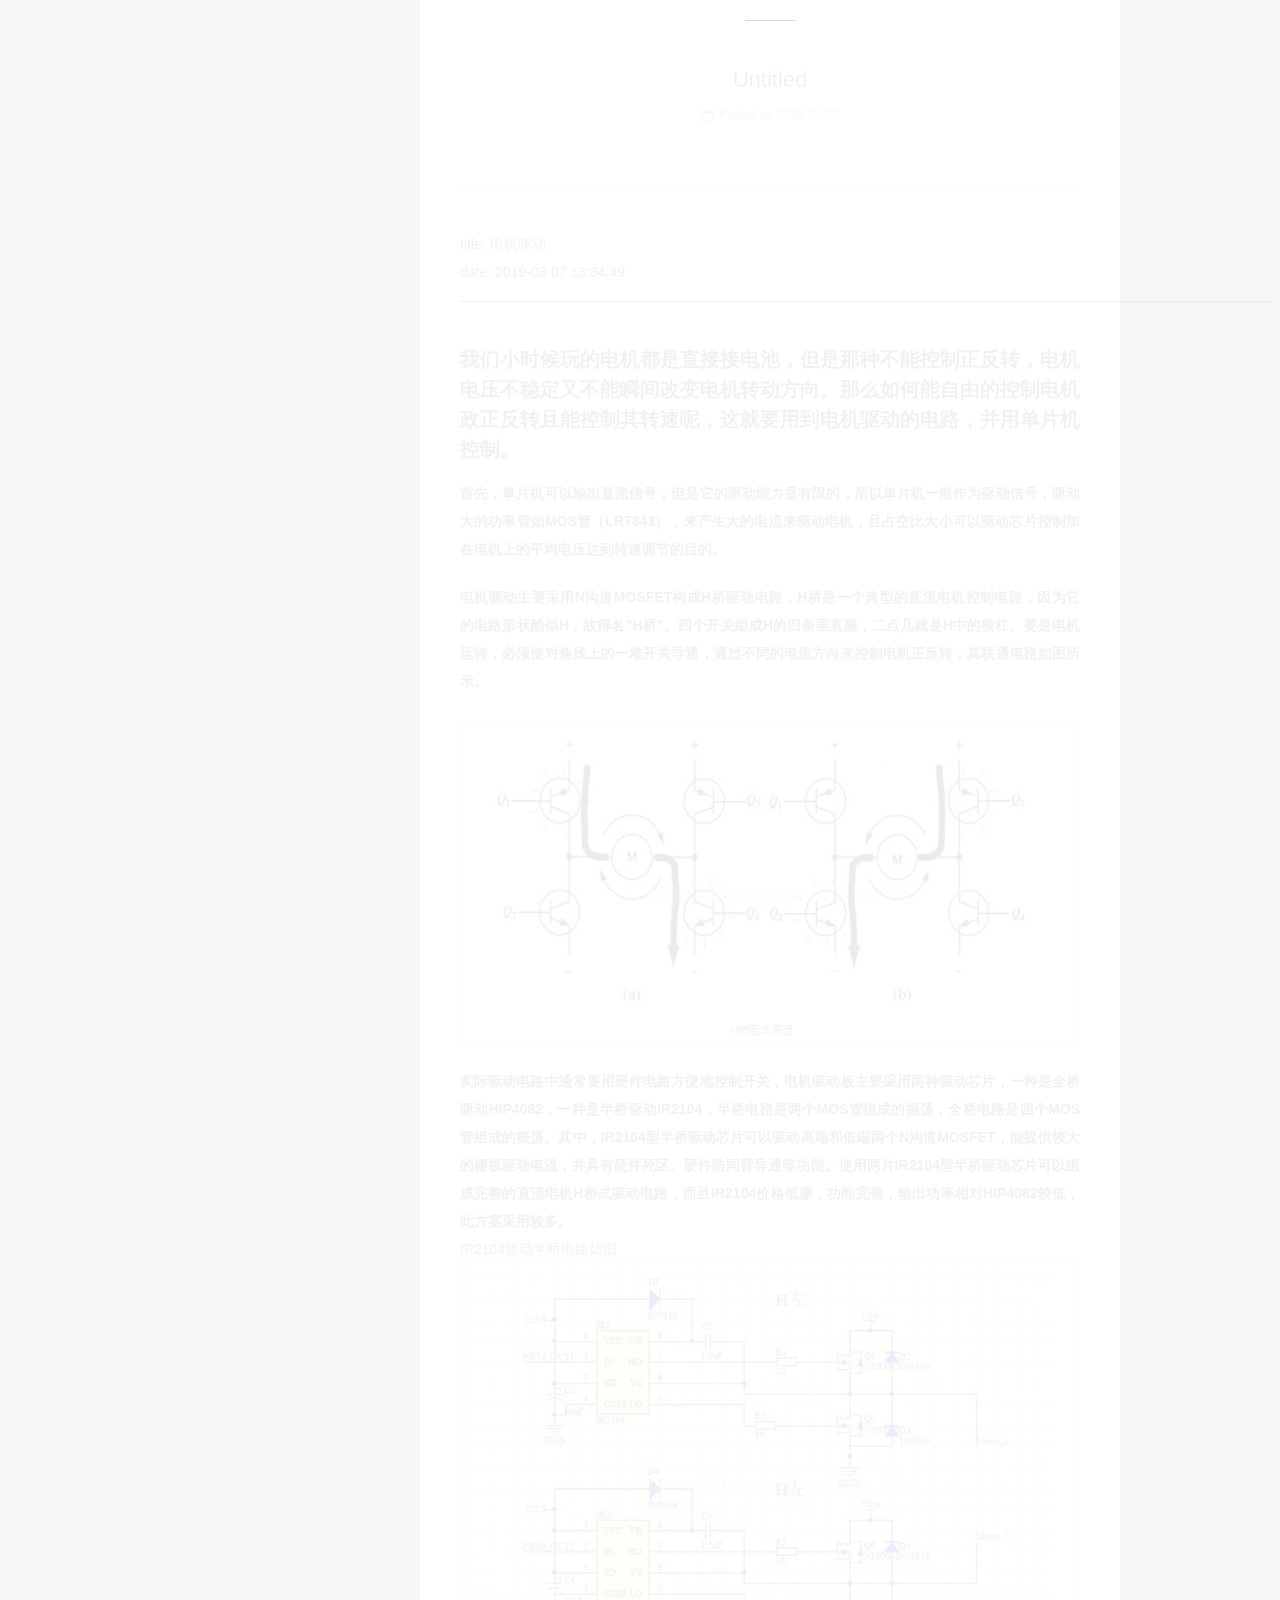
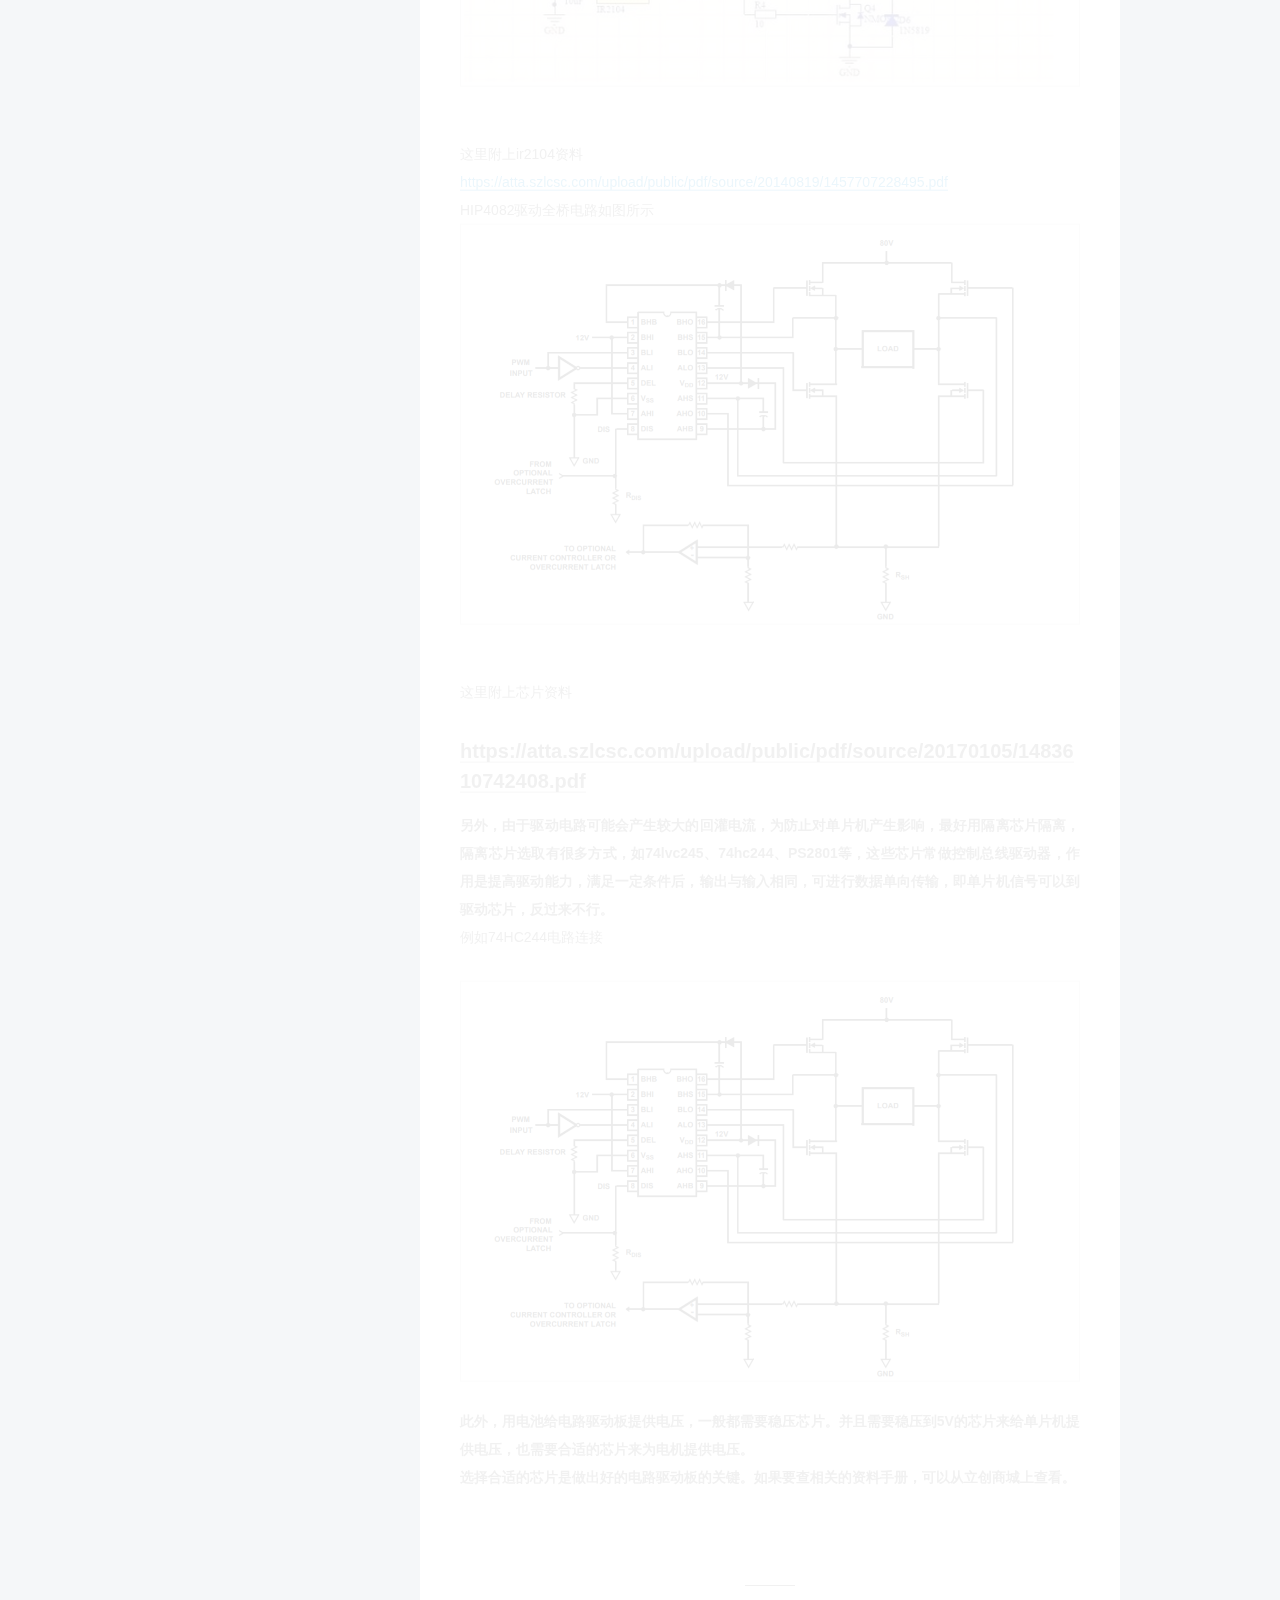
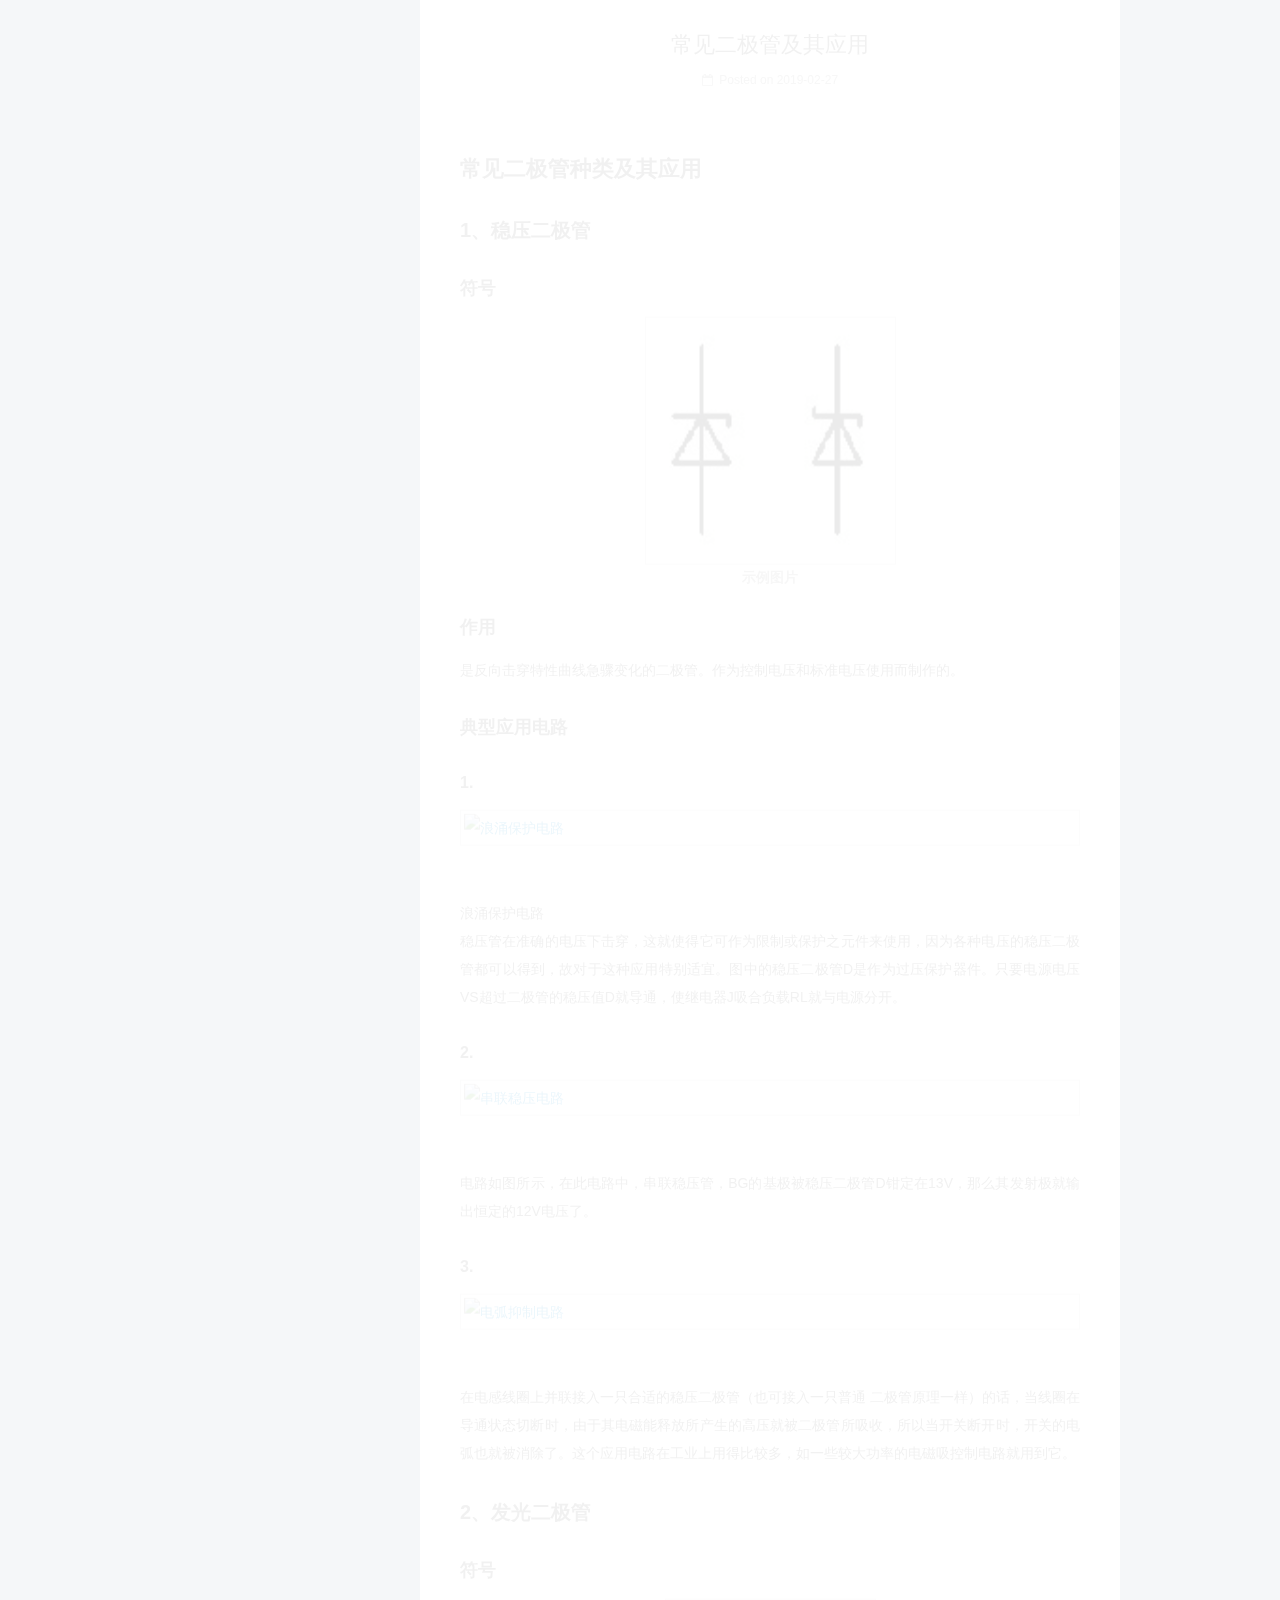
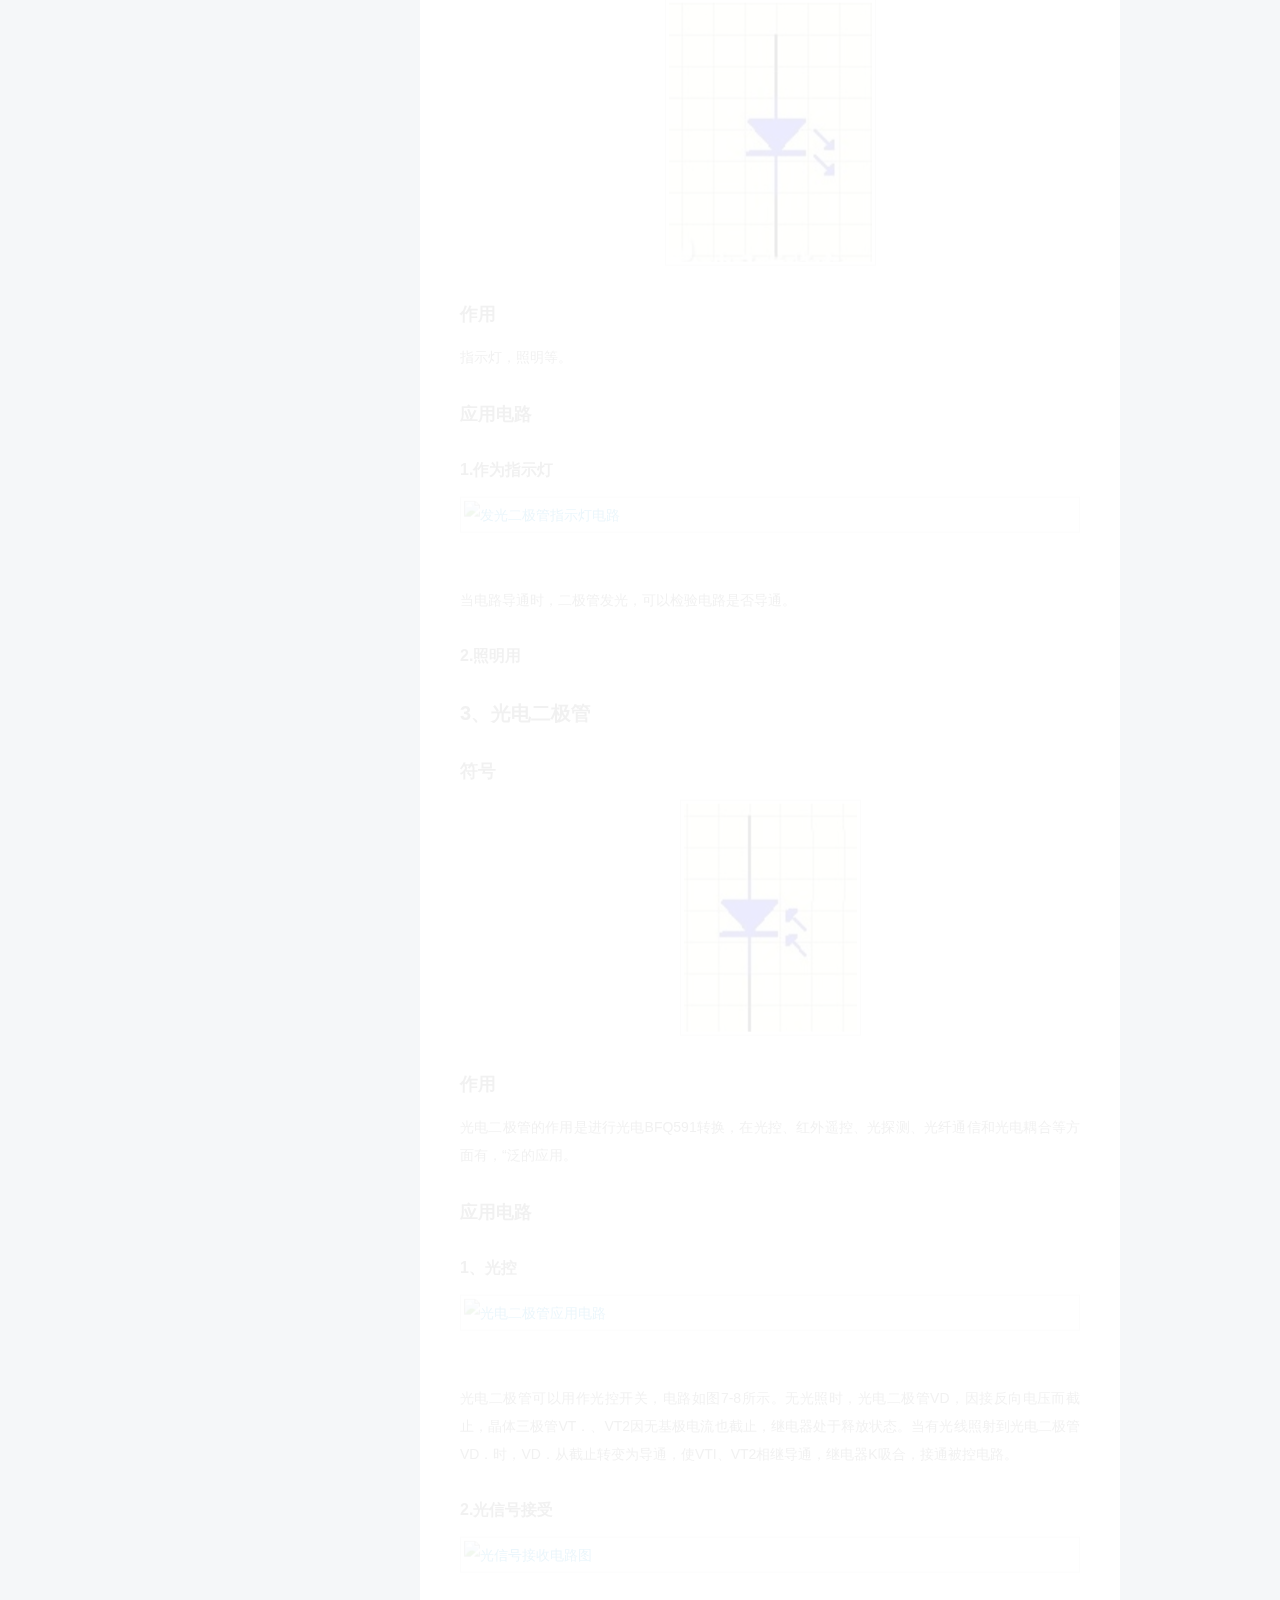
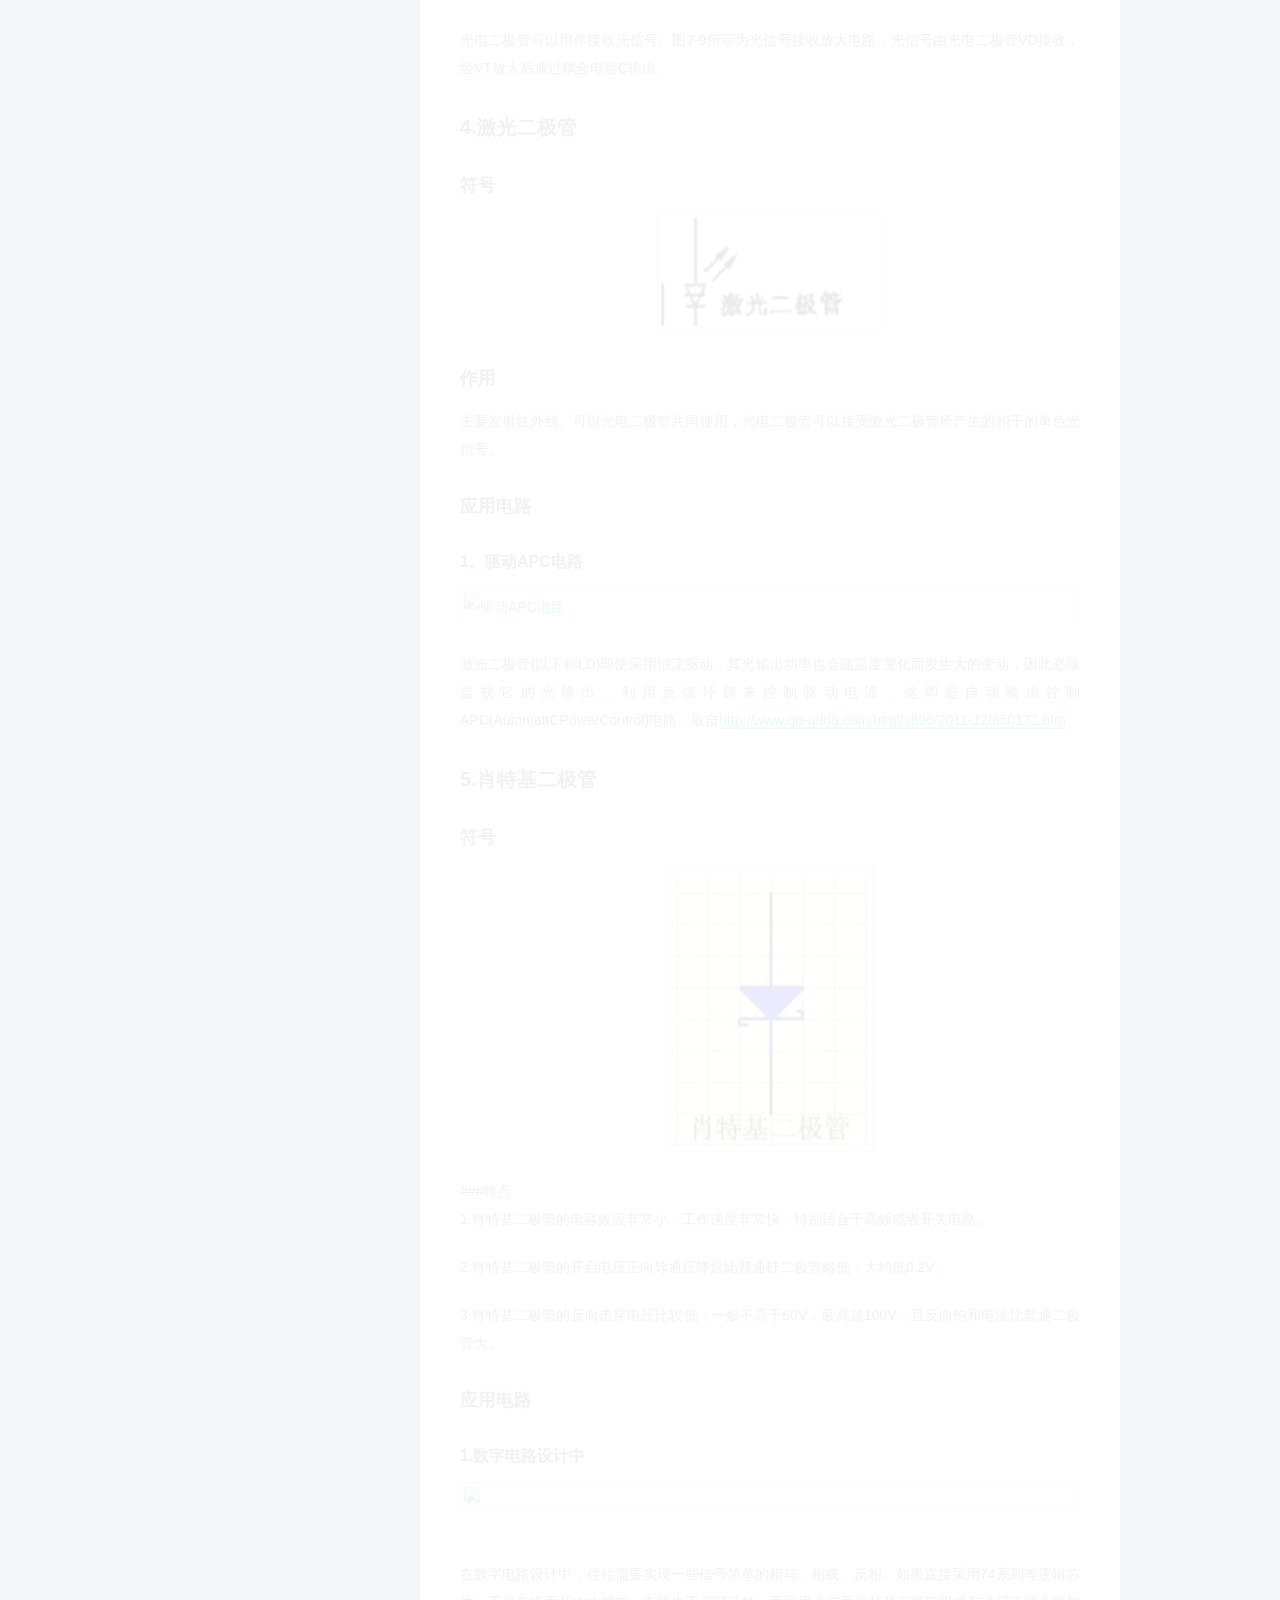
==== commit e55d9985: "Site updated: 2019-04-20 20:58:44" ====
--- a/index.html
+++ b/index.html
@@ -215,6 +215,148 @@
           <div id="content" class="content">
             
   <section id="posts" class="posts-expand">
+    
+      
+
+  
+
+  
+  
+  
+
+  <article class="post post-type-normal" itemscope="" itemtype="http://schema.org/Article">
+  
+  
+  
+  <div class="post-block">
+    <link itemprop="mainEntityOfPage" href="http://yoursite.com/2019/04/20/滤波器/">
+
+    <span hidden itemprop="author" itemscope="" itemtype="http://schema.org/Person">
+      <meta itemprop="name" content="John Doe">
+      <meta itemprop="description" content="">
+      <meta itemprop="image" content="/images/avatar.gif">
+    </span>
+
+    <span hidden itemprop="publisher" itemscope="" itemtype="http://schema.org/Organization">
+      <meta itemprop="name" content="Hexo">
+    </span>
+
+    
+      <header class="post-header">
+
+        
+        
+          <h1 class="post-title" itemprop="name headline">
+                
+                <a class="post-title-link" href="/2019/04/20/滤波器/" itemprop="url">滤波器</a></h1>
+        
+
+        <div class="post-meta">
+          <span class="post-time">
+            
+              <span class="post-meta-item-icon">
+                <i class="fa fa-calendar-o"></i>
+              </span>
+              
+                <span class="post-meta-item-text">Posted on</span>
+              
+              <time title="Post created" itemprop="dateCreated datePublished" datetime="2019-04-20T20:01:21+08:00">
+                2019-04-20
+              </time>
+            
+
+            
+
+            
+          </span>
+
+          
+
+          
+            
+          
+
+          
+          
+
+          
+
+          
+
+          
+
+        </div>
+      </header>
+    
+
+    
+    
+    
+    <div class="post-body" itemprop="articleBody">
+
+      
+      
+
+      
+        
+          
+            <h1 id="1-通频带"><a href="#1-通频带" class="headerlink" title="1.通频带"></a>1.通频带</h1><p>  通频带用于衡量放大电路对不同频率信号的放大能力。由于放大电路中电容、电感及半导体器件结电容等电抗元件的存在，在输入信号频率较低或较高时，放大倍数的数值会下降并产生相移。通常情况下，放大电路只适用于放大某一个特定频率范围内的信号。</p>
+<p><img src="https://p1.ssl.qhmsg.com/dr/220__/t01594ec815fb950d55.jpg" alt=""><br>下限截止频率fL:在信号频率下降到一定程度时，放大倍数的数值明显下降，使放大倍数的数值等于0.707倍 的频率称为下 限截止频率fL。</p>
+<p>上限截止频率fH:信号频率上升到一定程度时，放大倍数的数值也将下降，使放大倍数的数值等于0.707倍 的频率称为上限截止频率fH。</p>
+<p>通频带fbw:fL与fH之间形成的频带称中频段，或通频带fbw。</p>
+<p>fbw=fH-fL.<br>或者定义为:</p>
+<p>在信号传输系统中,系统输出信号从最大值衰减3dB的信号频率为截止频率,上下截止频率之间的频带称为通频带,用BW表示</p>
+<p>通频带越宽，表明放大电路对不同频率信号的适应能力越强。</p>
+<h2 id="通频带越窄，表明电路对通频带中心频率的选择能力越强。"><a href="#通频带越窄，表明电路对通频带中心频率的选择能力越强。" class="headerlink" title="通频带越窄，表明电路对通频带中心频率的选择能力越强。"></a>通频带越窄，表明电路对通频带中心频率的选择能力越强。</h2><h1 id="2"><a href="#2" class="headerlink" title="2."></a>2.</h1><p><img src="https://img-blog.csdn.net/20180426202706567?watermark/2/text/aHR0cHM6Ly9ibG9nLmNzZG4ubmV0L3h2MTM1NjAyNzg5Nw==/font/5a6L5L2T/fontsize/400/fill/I0JBQkFCMA==/dissolve/70" alt=""></p>
+<h2 id="1-巴特沃斯滤波器"><a href="#1-巴特沃斯滤波器" class="headerlink" title="1.巴特沃斯滤波器"></a>1.巴特沃斯滤波器</h2><h2 id="巴特沃斯滤波器的特点是通频带内的频率响应曲线最大限度平坦，没有起伏，而在阻频带则逐渐下降为零。在振幅的对数对角频率的波特图上，从某一边界角频率开始，振幅随着角频率的增加而逐步减少，趋向负无穷大。巴特沃斯滤波器的频率特性曲线，无论在通带内还是阻带内都是频率的单调函数。因此，当通带的边界处满足指标要求时，通带内肯定会有裕量。所以，更有效的设计方法应该是将精确度均匀的分布在整个通带或阻带内，或者同时分布在两者之内。这样就可用较低阶数的系统满足要求。这可通过选择具有等波纹特性的逼近函数来达到。"><a href="#巴特沃斯滤波器的特点是通频带内的频率响应曲线最大限度平坦，没有起伏，而在阻频带则逐渐下降为零。在振幅的对数对角频率的波特图上，从某一边界角频率开始，振幅随着角频率的增加而逐步减少，趋向负无穷大。巴特沃斯滤波器的频率特性曲线，无论在通带内还是阻带内都是频率的单调函数。因此，当通带的边界处满足指标要求时，通带内肯定会有裕量。所以，更有效的设计方法应该是将精确度均匀的分布在整个通带或阻带内，或者同时分布在两者之内。这样就可用较低阶数的系统满足要求。这可通过选择具有等波纹特性的逼近函数来达到。" class="headerlink" title=" 巴特沃斯滤波器的特点是通频带内的频率响应曲线最大限度平坦，没有起伏，而在阻频带则逐渐下降为零。在振幅的对数对角频率的波特图上，从某一边界角频率开始，振幅随着角频率的增加而逐步减少，趋向负无穷大。巴特沃斯滤波器的频率特性曲线，无论在通带内还是阻带内都是频率的单调函数。因此，当通带的边界处满足指标要求时，通带内肯定会有裕量。所以，更有效的设计方法应该是将精确度均匀的分布在整个通带或阻带内，或者同时分布在两者之内。这样就可用较低阶数的系统满足要求。这可通过选择具有等波纹特性的逼近函数来达到。"></a> 巴特沃斯滤波器的特点是通频带内的频率响应曲线最大限度平坦，没有起伏，而在阻频带则逐渐下降为零。在振幅的对数对角频率的波特图上，从某一边界角频率开始，振幅随着角频率的增加而逐步减少，趋向负无穷大。巴特沃斯滤波器的频率特性曲线，无论在通带内还是阻带内都是频率的单调函数。因此，当通带的边界处满足指标要求时，通带内肯定会有裕量。所以，更有效的设计方法应该是将精确度均匀的分布在整个通带或阻带内，或者同时分布在两者之内。这样就可用较低阶数的系统满足要求。这可通过选择具有等波纹特性的逼近函数来达到。</h2><h2 id="2-切比雪夫滤波器"><a href="#2-切比雪夫滤波器" class="headerlink" title="2.切比雪夫滤波器"></a>2.切比雪夫滤波器</h2><h2 id="切比雪夫滤波器是在通带或阻带上频率响应幅度等波纹波动的滤波器，振幅特性在通带内是等波纹。在阻带内是单调的称为切比雪夫I型滤波器；振幅特性在通带内是单调的，在阻带内是等波纹的称为切比雪夫II型滤波器。采用何种形式的切比雪夫滤波器取决于实际用途。"><a href="#切比雪夫滤波器是在通带或阻带上频率响应幅度等波纹波动的滤波器，振幅特性在通带内是等波纹。在阻带内是单调的称为切比雪夫I型滤波器；振幅特性在通带内是单调的，在阻带内是等波纹的称为切比雪夫II型滤波器。采用何种形式的切比雪夫滤波器取决于实际用途。" class="headerlink" title="切比雪夫滤波器是在通带或阻带上频率响应幅度等波纹波动的滤波器，振幅特性在通带内是等波纹。在阻带内是单调的称为切比雪夫I型滤波器；振幅特性在通带内是单调的，在阻带内是等波纹的称为切比雪夫II型滤波器。采用何种形式的切比雪夫滤波器取决于实际用途。"></a>切比雪夫滤波器是在通带或阻带上频率响应幅度等波纹波动的滤波器，振幅特性在通带内是等波纹。在阻带内是单调的称为切比雪夫I型滤波器；振幅特性在通带内是单调的，在阻带内是等波纹的称为切比雪夫II型滤波器。采用何种形式的切比雪夫滤波器取决于实际用途。</h2><h2 id="3-椭圆滤波器"><a href="#3-椭圆滤波器" class="headerlink" title="3.椭圆滤波器"></a>3.椭圆滤波器</h2><p>椭圆滤波器（EllipTIc filter）又称考尔滤波器（Cauer filter），是在通带和阻带等波纹的一种滤波器。它比切比雪夫方式更进一步地是同时用通带和阻带的起伏为代价来换取过渡带更为陡峭的特性。相较其他类型的滤波器，椭圆滤波器在阶数相同的条件下有着最小的通带和阻带波动。</p>
+<h2 id="4。贝塞尔滤波器"><a href="#4。贝塞尔滤波器" class="headerlink" title="4。贝塞尔滤波器"></a>4。贝塞尔滤波器</h2><p>贝赛尔（Bessel）滤波器是具有最大平坦的群延迟（线性相位响应）的线性过滤器。贝赛尔滤波器常用在音频天桥系统中。模拟贝赛尔滤波器描绘为几乎横跨整个通频带的恒定的群延迟，因而在通频带上保持了被过滤的信号波形。</p>
+<p>　　贝塞尔（Bessel）滤波器具有最平坦的幅度和相位响应。带通（通常为用户关注区域）的相位响应近乎呈线性。Bessel滤波器可用于减少所有IIR滤波器固有的非线性相位失真。贝塞尔（Bessel）线性相位滤波器正是由于具有向其截止频率以下的所有频率提供等量延时的特性，才被用于音频设备中，在音频设备中，必须在不损害频带内多信号的相位关系前提下，消除带外噪声。另外，贝塞尔滤波器的阶跃响应很快，并且没有过冲或振铃，这使它在作为音频DAC输出端的平滑滤波器，或音频ADC输入端的抗混叠滤波器方面，是一种出色的选择。贝塞尔滤波器还可用于分析D类放大器的输出，以及消除其它应用中的开关噪声，来提高失真测量和示波器波形测量的精确度。<br> <img src="http://www.elecfans.com/uploads/allimg/171113/2755780-1G113145TC15.jpg" alt=""></p>
+<h1 id="3-四种滤波器区别对比"><a href="#3-四种滤波器区别对比" class="headerlink" title="3.四种滤波器区别对比"></a>3.四种滤波器区别对比</h1><p>巴特沃斯滤波器的特点是通频带内的频率响应曲线最大限度平坦，没有起伏，而在阻频带则逐渐下降为零。</p>
+<p>　　切比雪夫滤波器在过渡带比巴特沃斯滤波器的衰减快，但频率响应的幅频特性不如后者平坦。切比雪夫滤波器和理想滤波器的频率响应曲线之间的误差最小，但是在通频带内存在幅度波动。</p>
+<p>　　贝塞尔滤波器具有最平坦的幅度和相位响应。带通（通常为用户关注区域）的相位响应近乎呈线性。</p>
+<p>　　相同阶数时：</p>
+<p>　　椭圆滤波器的幅频曲线下降最陡，其次为切比雪夫滤波器，再次为巴特沃斯滤波器，下降最平缓的为贝塞尔滤波器。</p>
+<p>　　巴特沃斯滤波器通带最平坦，阻带下降慢。</p>
+<p>　　切比雪夫滤波器通带等纹波，阻带下降较快。</p>
+<p>　　贝塞尔滤波器通带等纹波，阻带下降慢。也就是说幅频特性的选频特性最差。但是，贝塞尔滤波器具有最佳的线性相位特性。</p>
+<h2 id="椭圆滤波器在通带等纹波（阻带平坦或等纹波），阻带下降最快。"><a href="#椭圆滤波器在通带等纹波（阻带平坦或等纹波），阻带下降最快。" class="headerlink" title="　　椭圆滤波器在通带等纹波（阻带平坦或等纹波），阻带下降最快。"></a>　　椭圆滤波器在通带等纹波（阻带平坦或等纹波），阻带下降最快。</h2><p>###巴特沃斯</p>
+<h2 id=""><a href="#" class="headerlink" title=""></a><img src="http://www.elecfans.com/uploads/allimg/171113/2755780-1G113145K3B0.jpg" alt=""></h2><p>###贝塞尔</p>
+<h2 id="-1"><a href="#-1" class="headerlink" title=""></a><img src="http://www.elecfans.com/uploads/allimg/171113/2755780-1G113145P6120.jpg" alt=""></h2><p>###椭圆</p>
+<h2 id="-2"><a href="#-2" class="headerlink" title=""></a><img src="http://www.elecfans.com/uploads/allimg/171113/2755780-1G113145QG30.jpg" alt=""></h2><p>##切比雪夫<br><img src="http://www.elecfans.com/uploads/allimg/171113/2755780-1G113145RX40.jpg" alt=""><br><img src="/2019/04/20/滤波器/example.png&quot;图片&quot;" alt=""></p>
+
+          
+        
+      
+    </div>
+    
+    
+    
+
+    
+
+    
+
+    
+
+    <footer class="post-footer">
+      
+
+      
+
+      
+
+      
+      
+        <div class="post-eof"></div>
+      
+    </footer>
+  </div>
+  
+  
+  
+  </article>
+
+
     
       
 
@@ -1092,7 +1234,7 @@
               
                 <a href="/archives/">
               
-                  <span class="site-state-item-count">6</span>
+                  <span class="site-state-item-count">7</span>
                   <span class="site-state-item-name">posts</span>
                 </a>
               </div>
--- a/css/main.css
+++ b/css/main.css
@@ -1833,7 +1833,7 @@
   width: 4px;
   height: 4px;
   border-radius: 50%;
-  background: #63ff3d;
+  background: #74e975;
 }
 .links-of-blogroll {
   font-size: 13px;
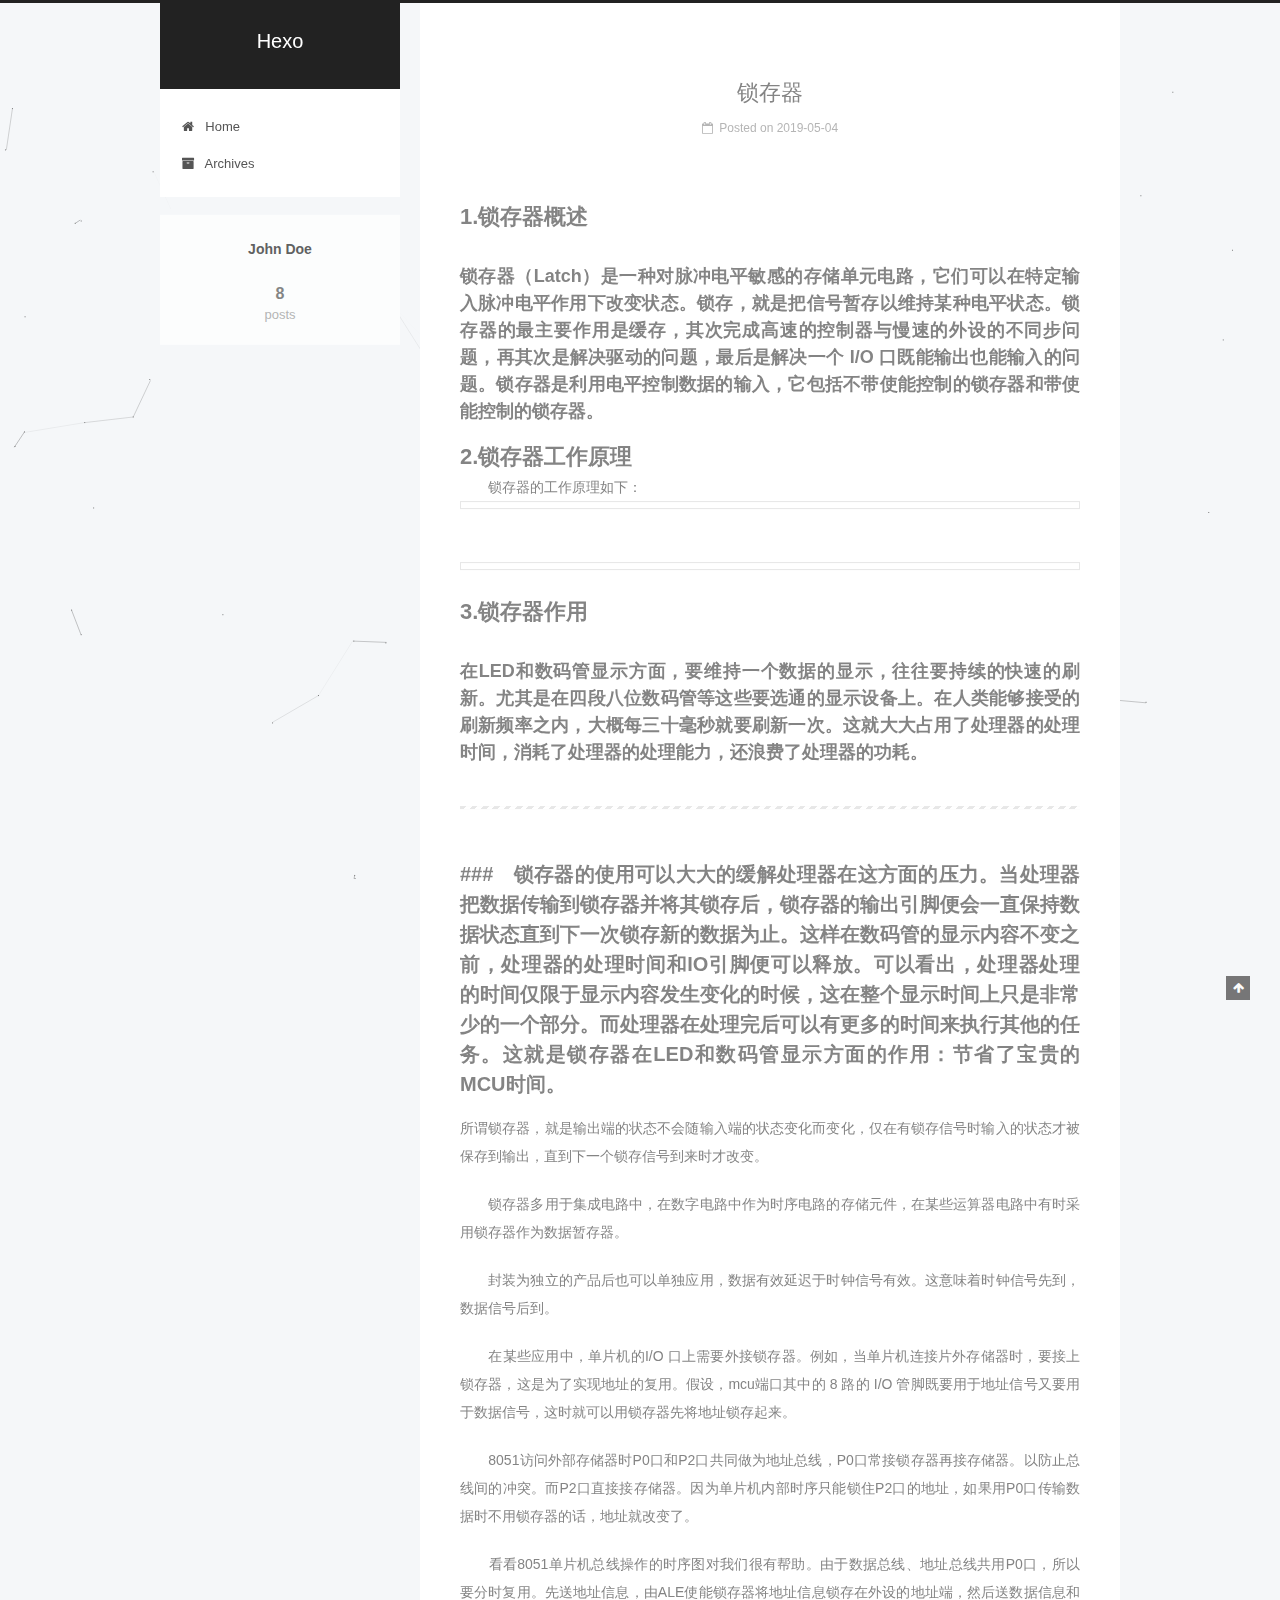
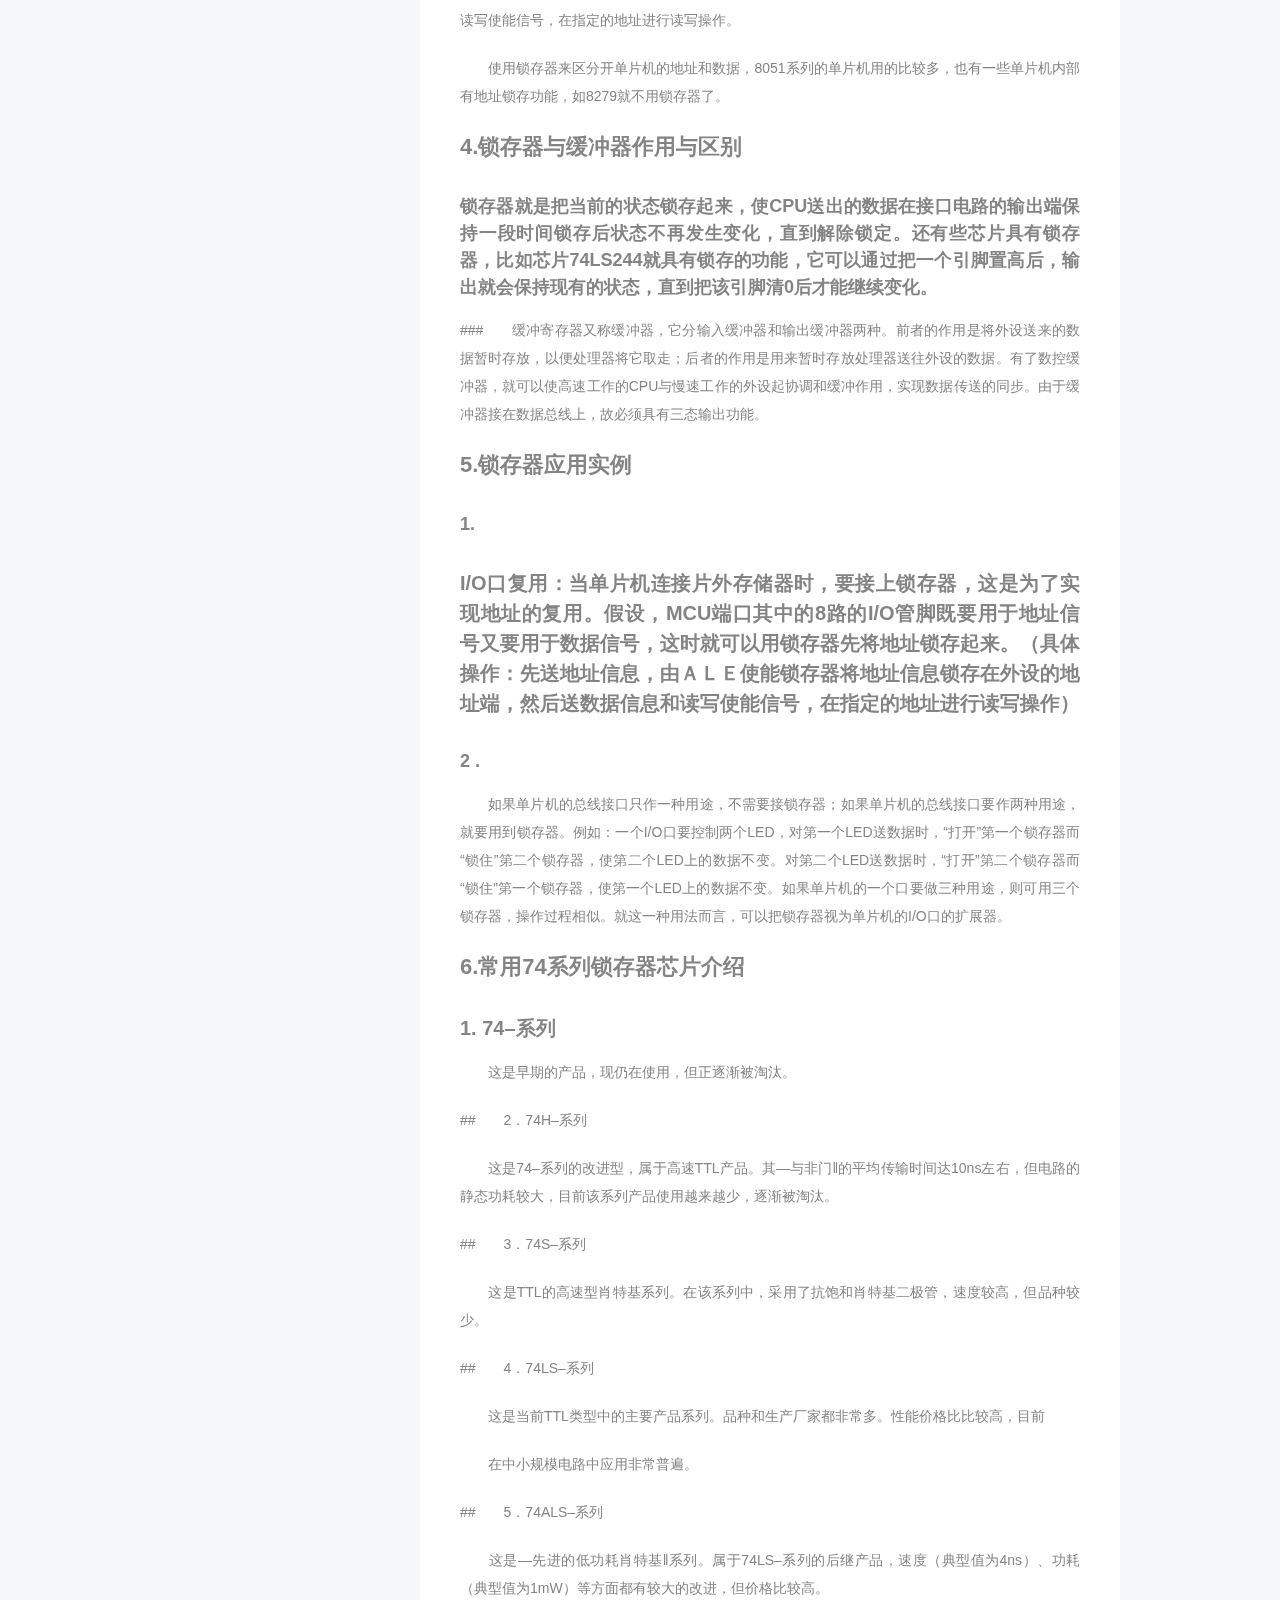
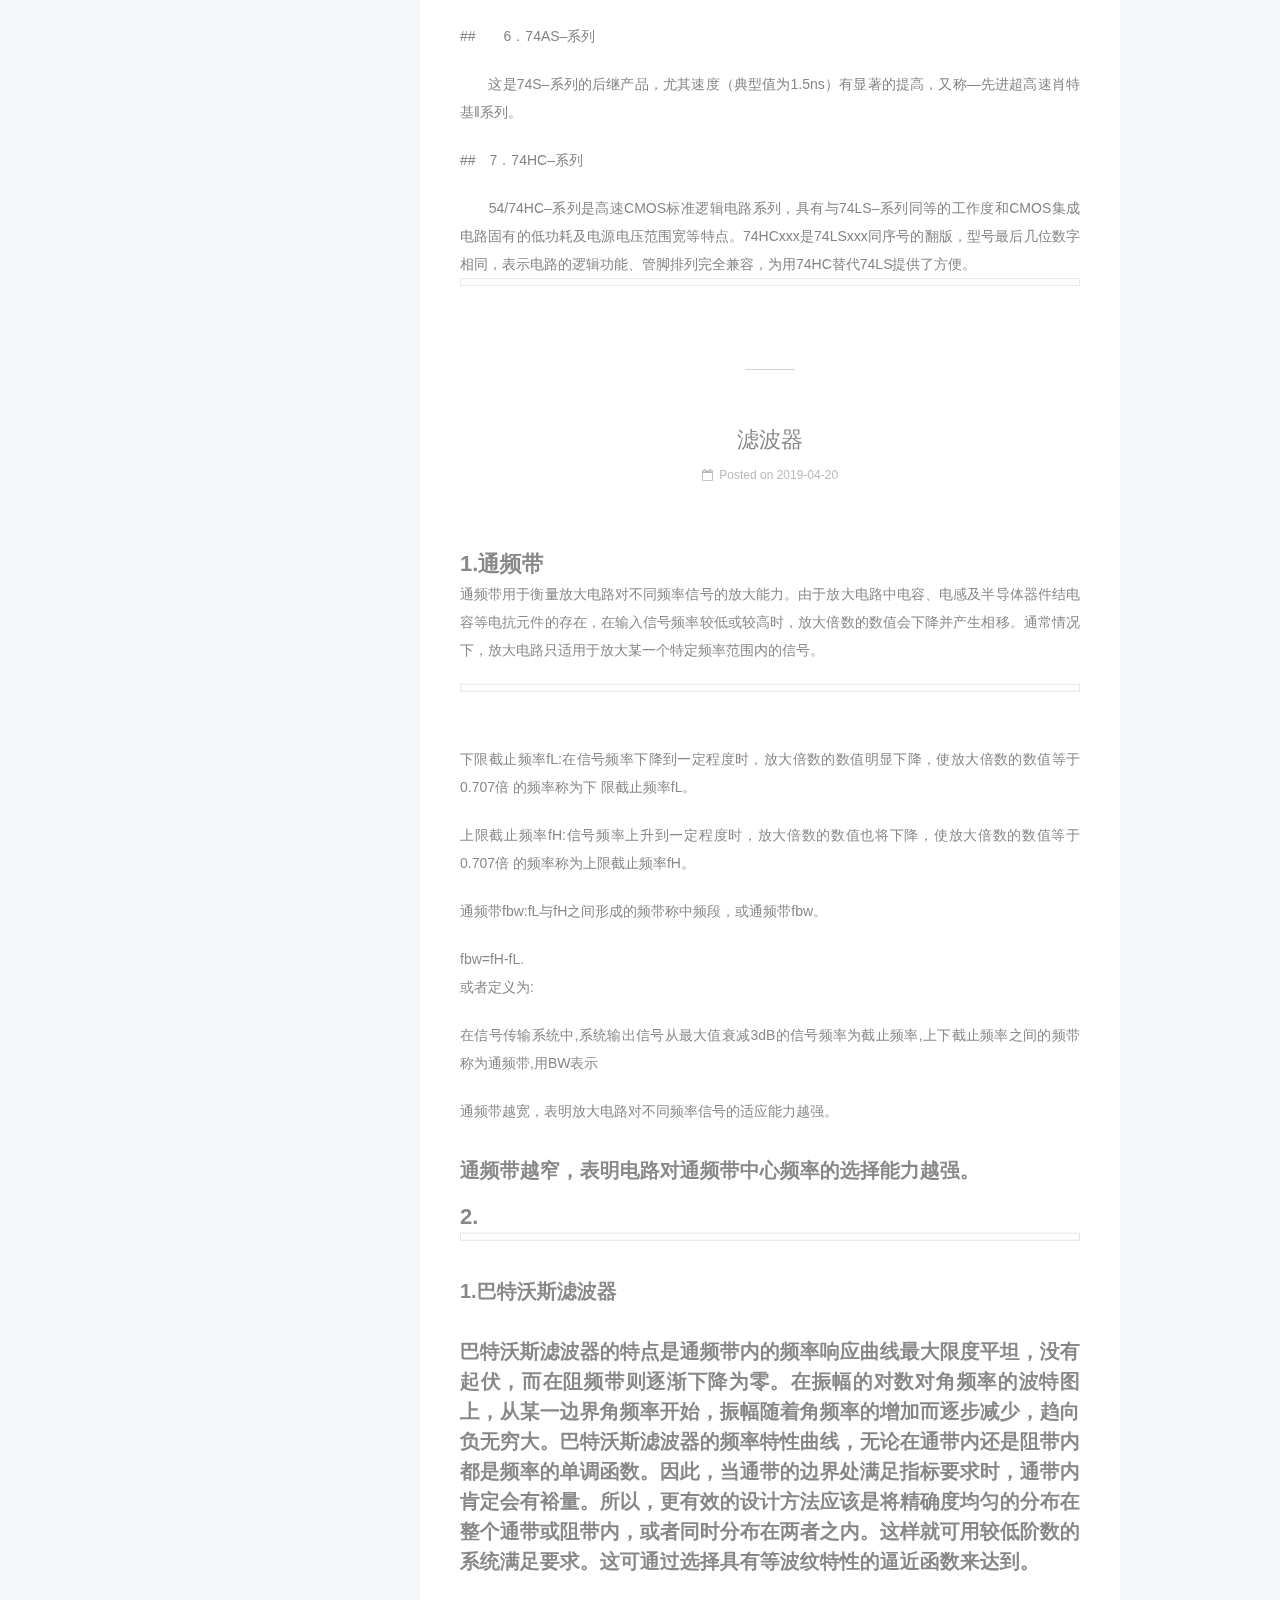
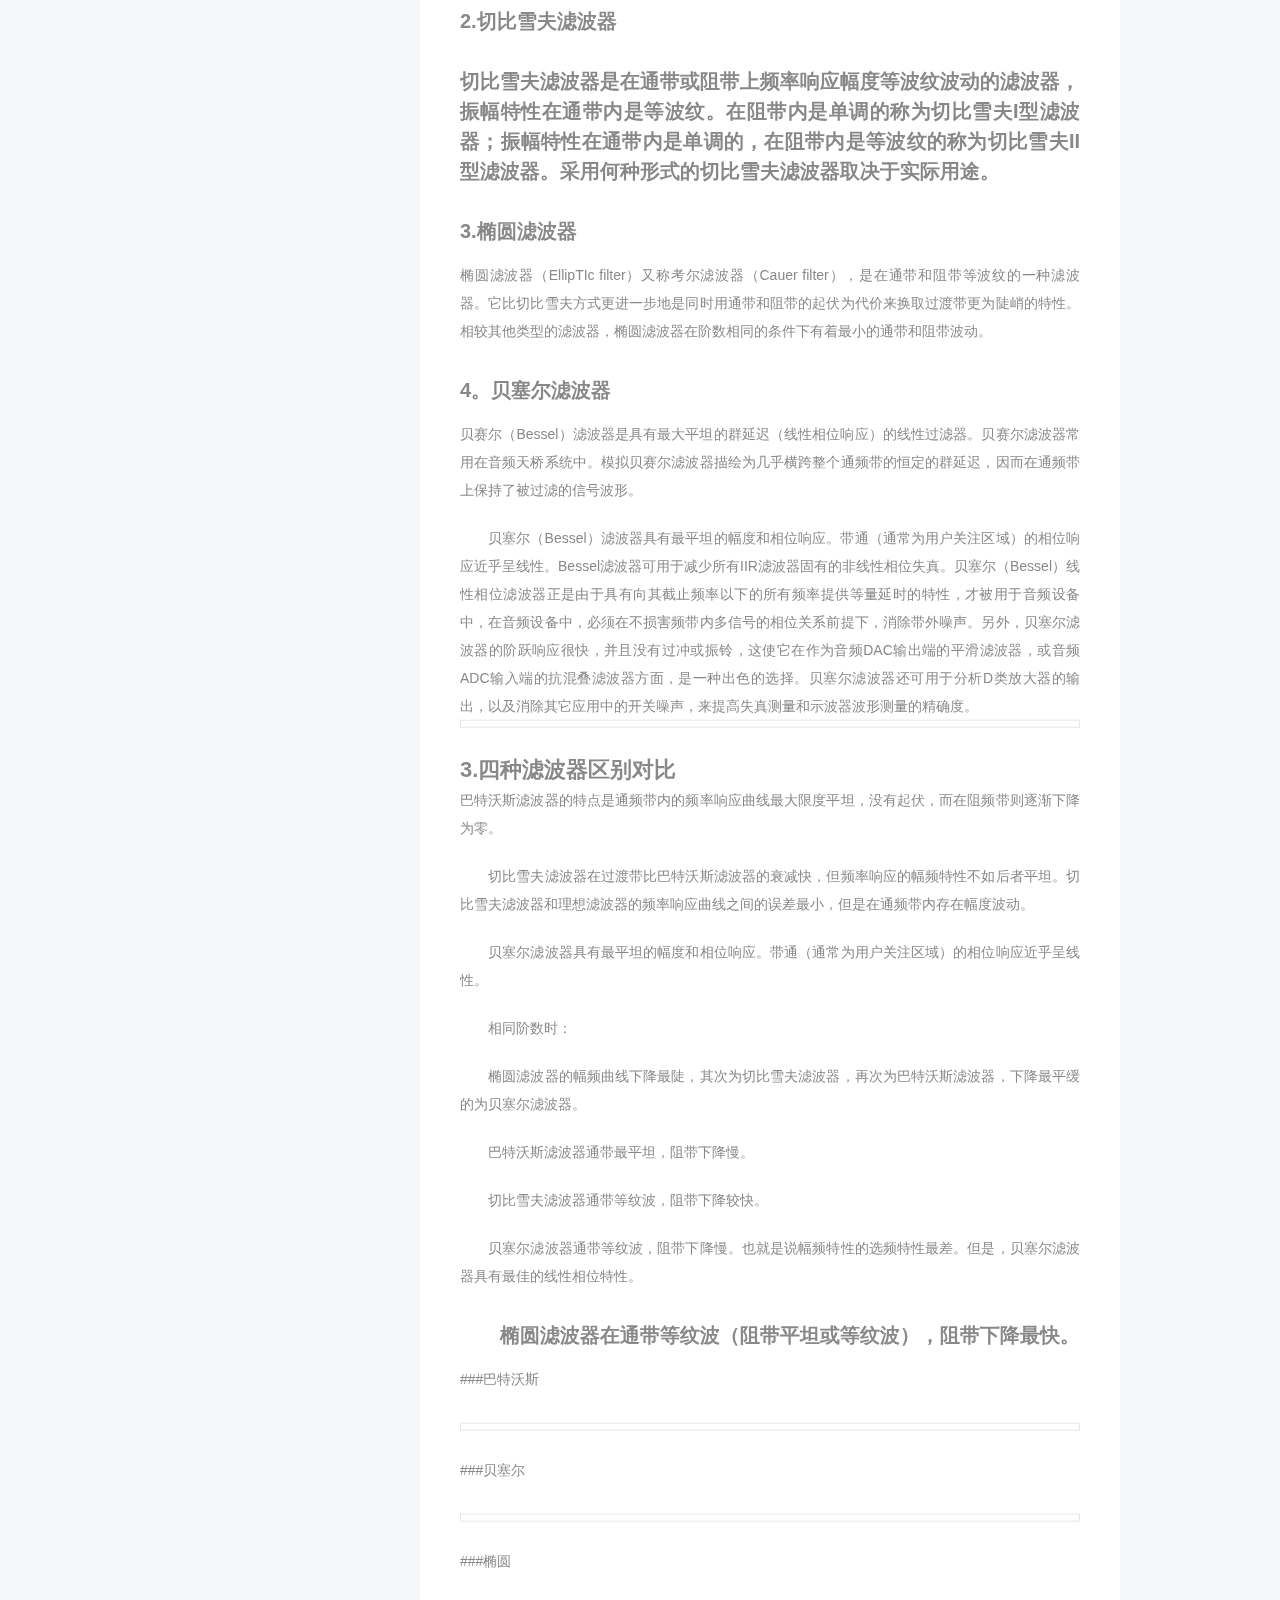
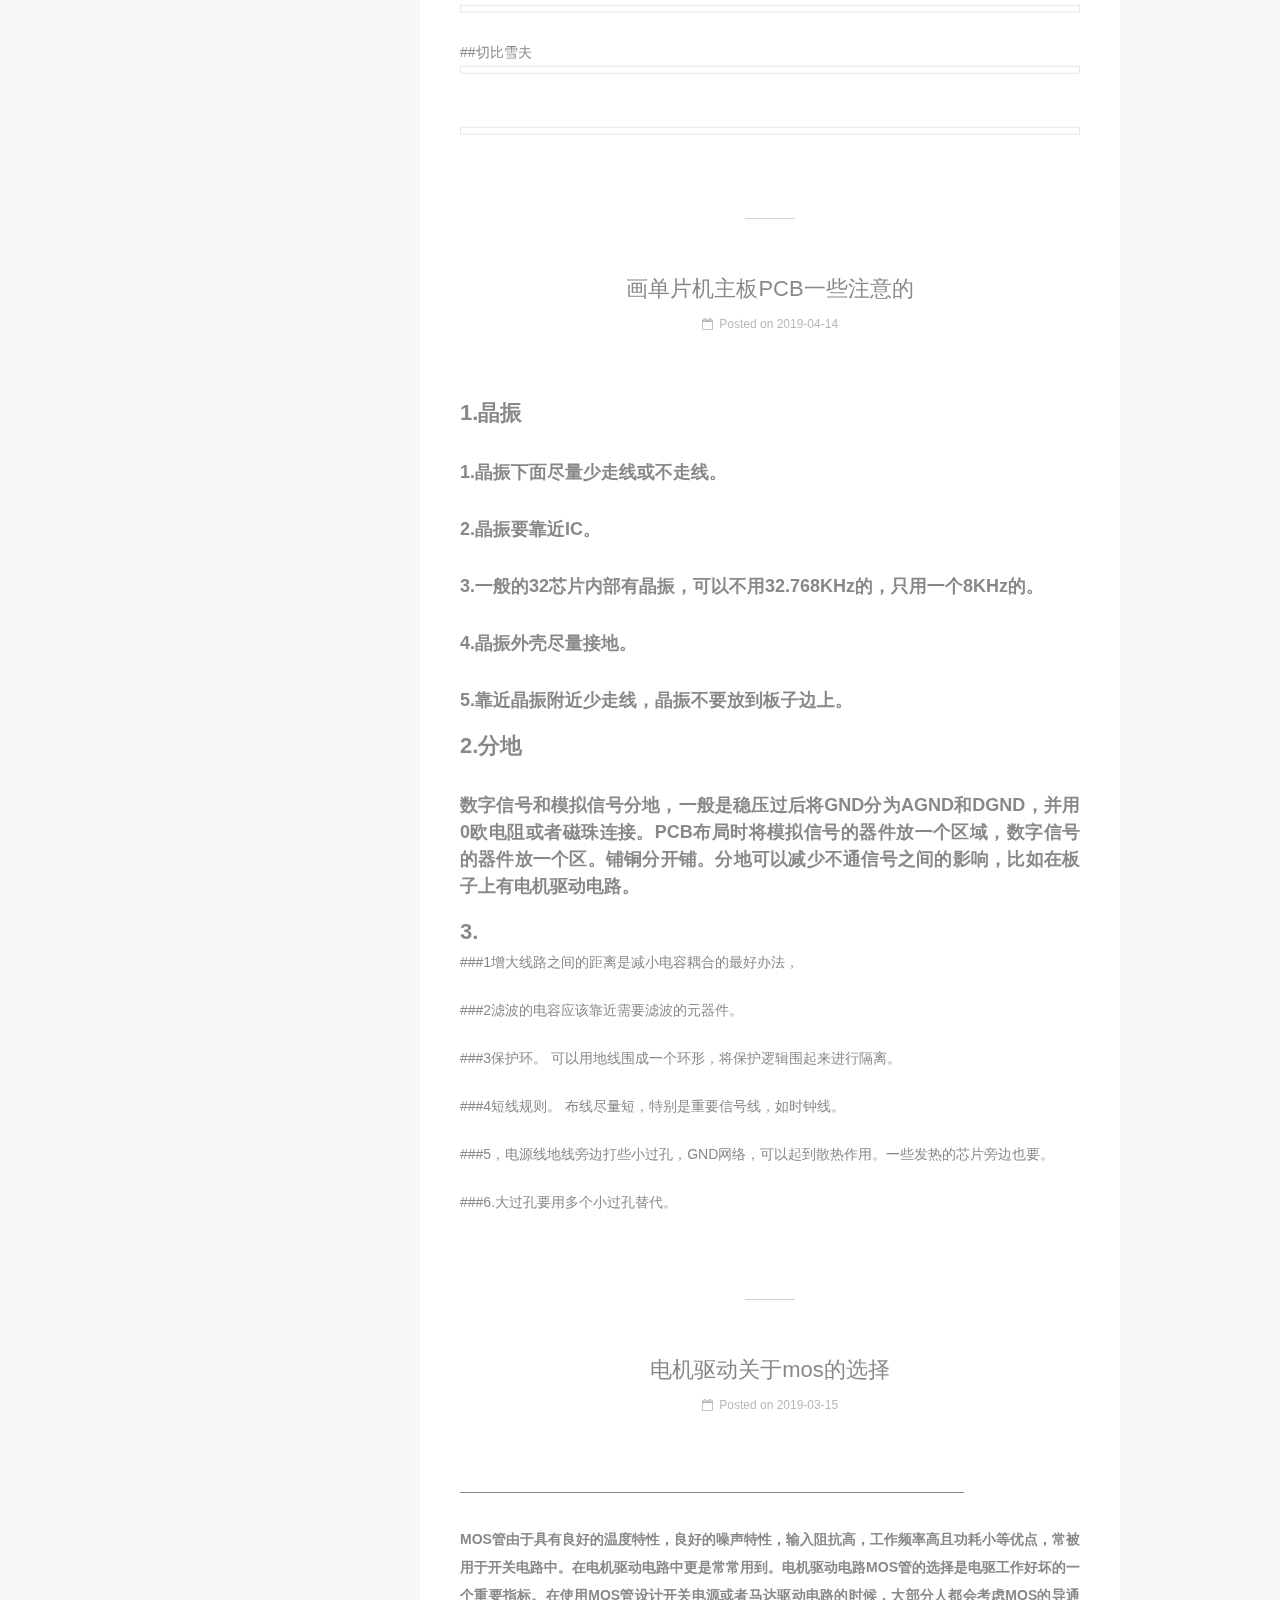
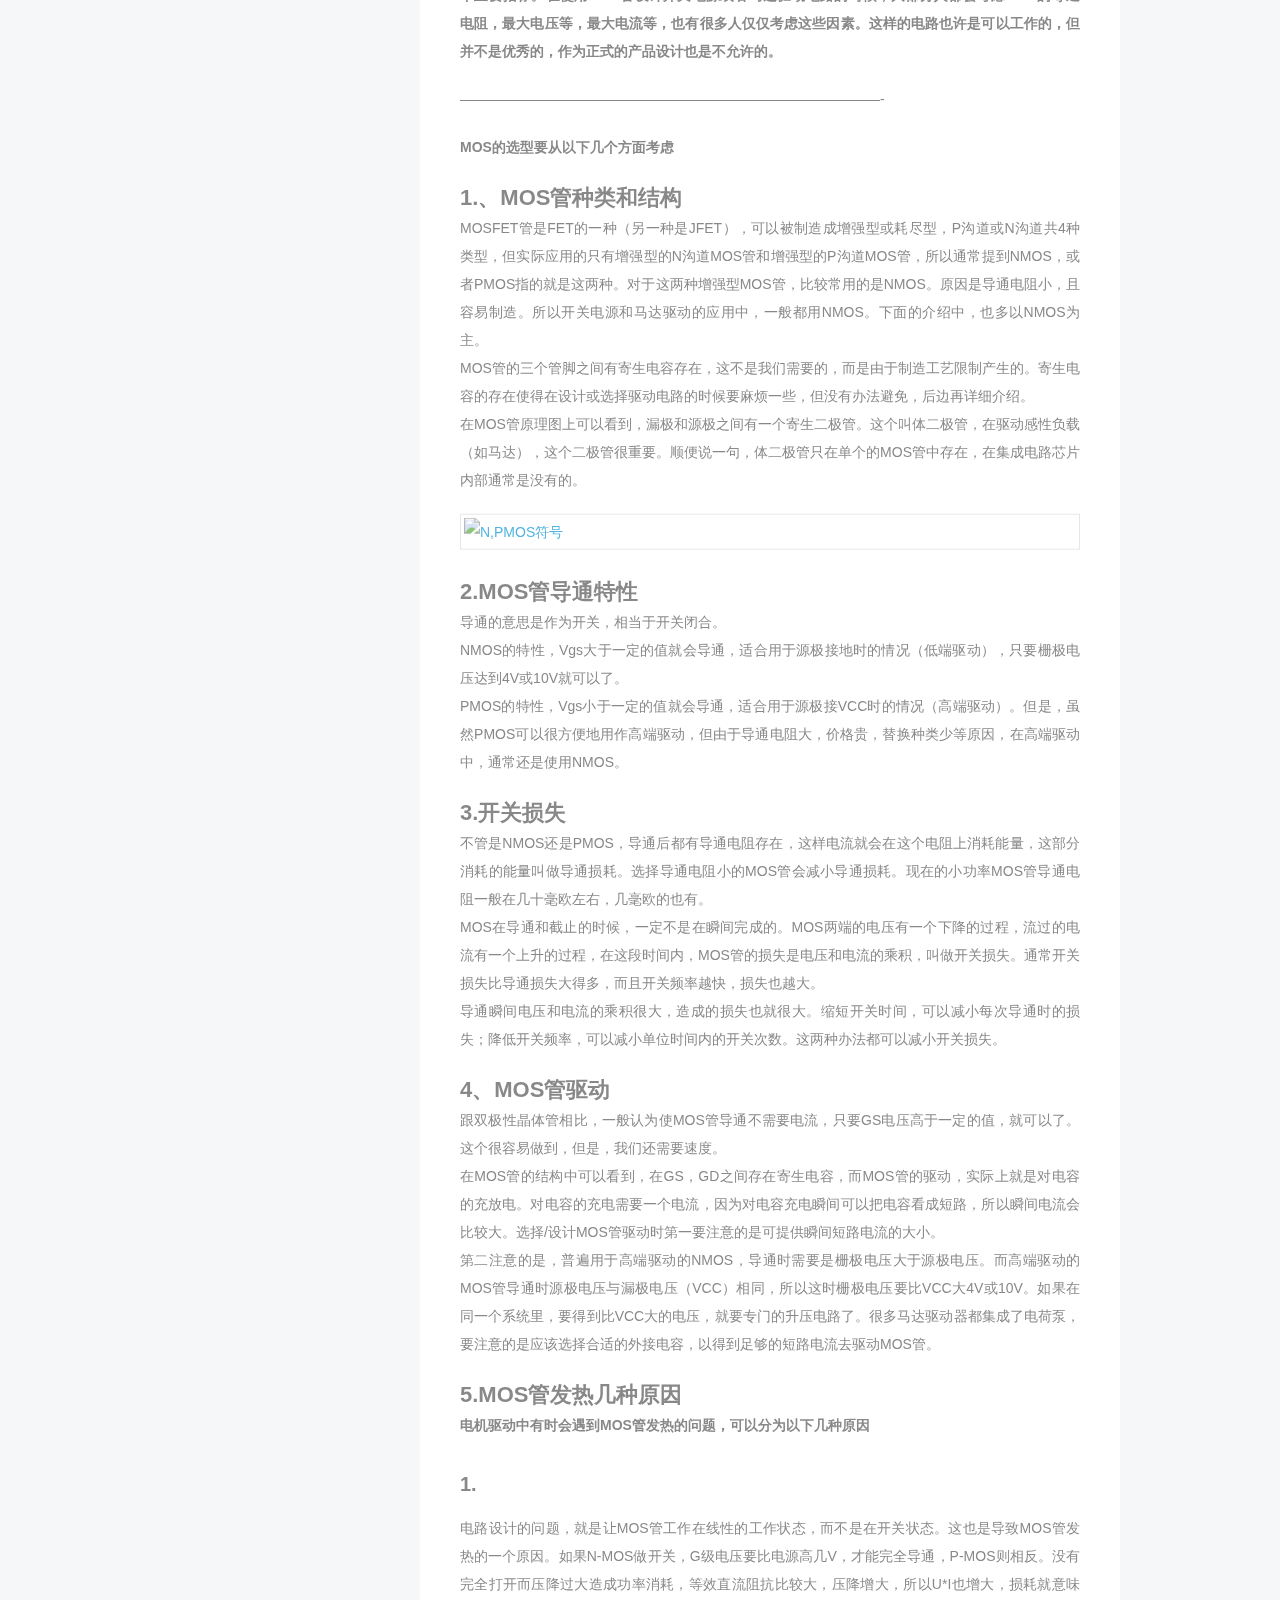
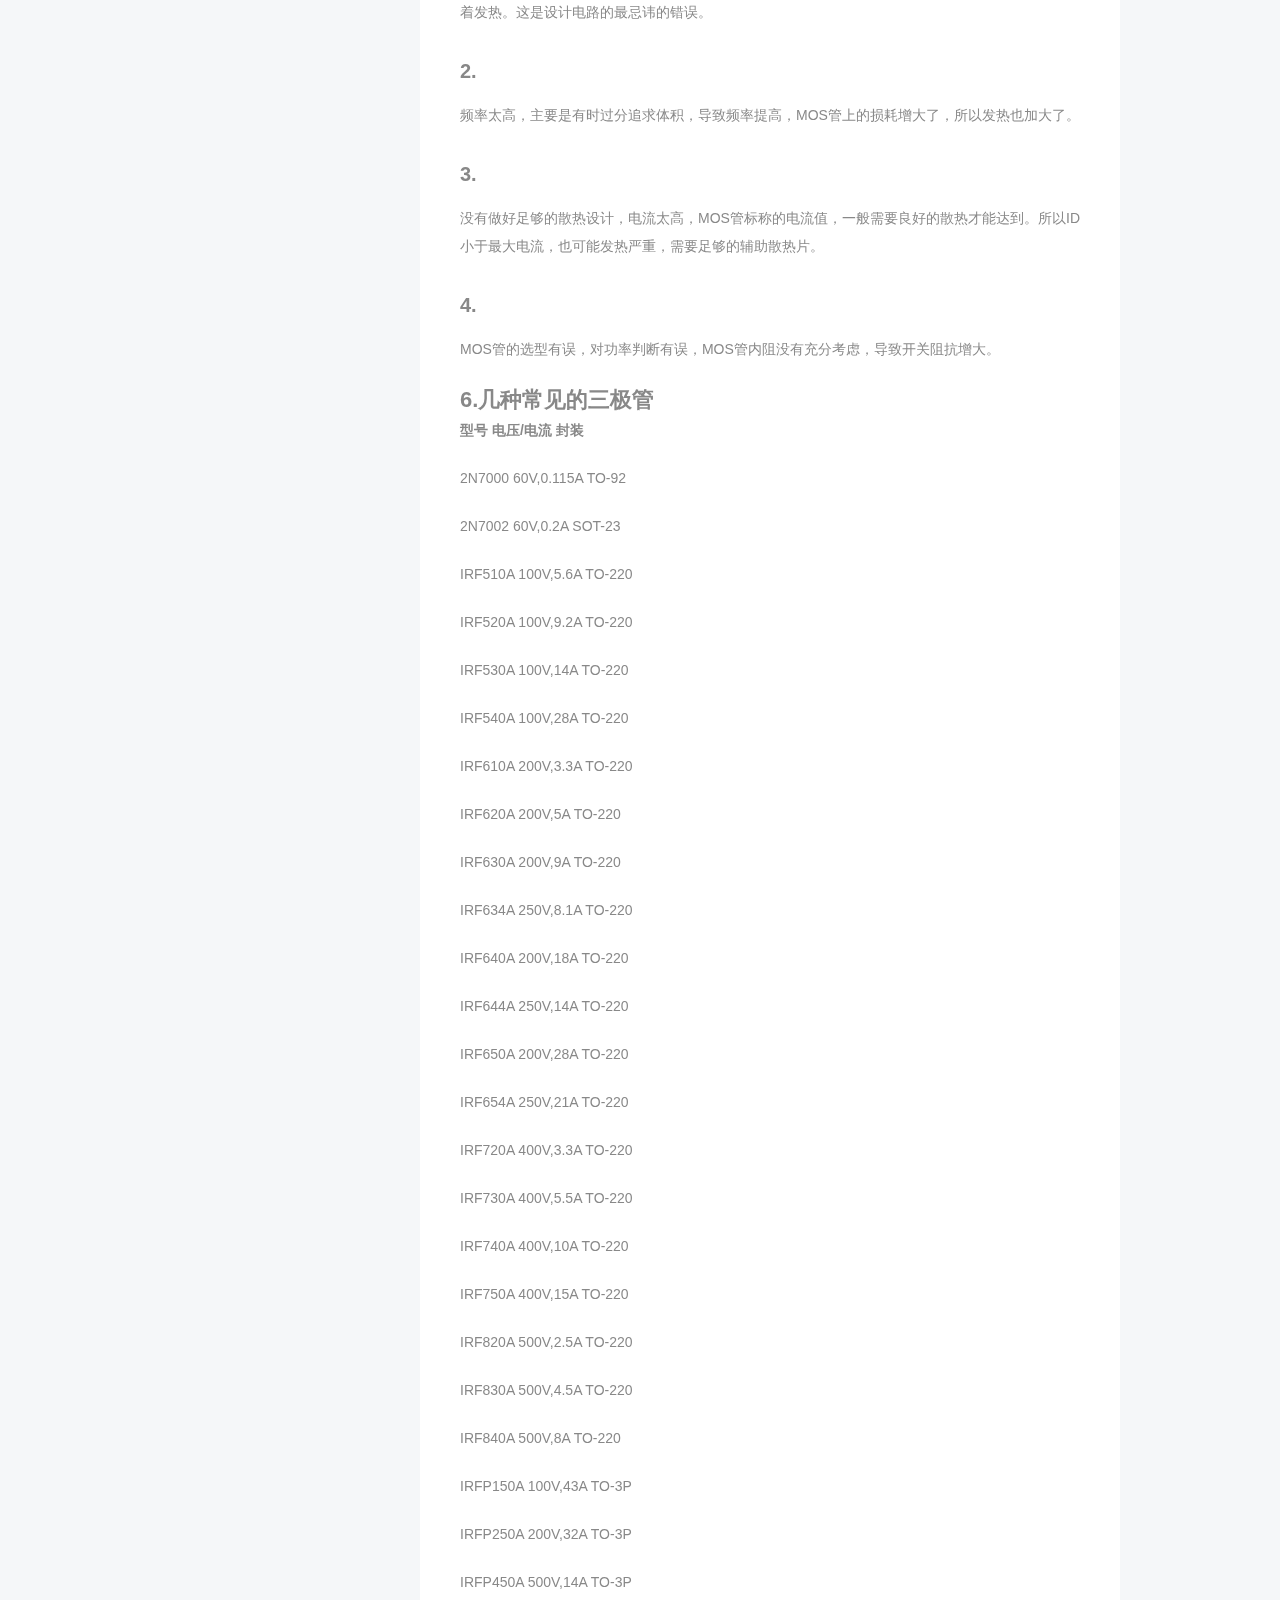
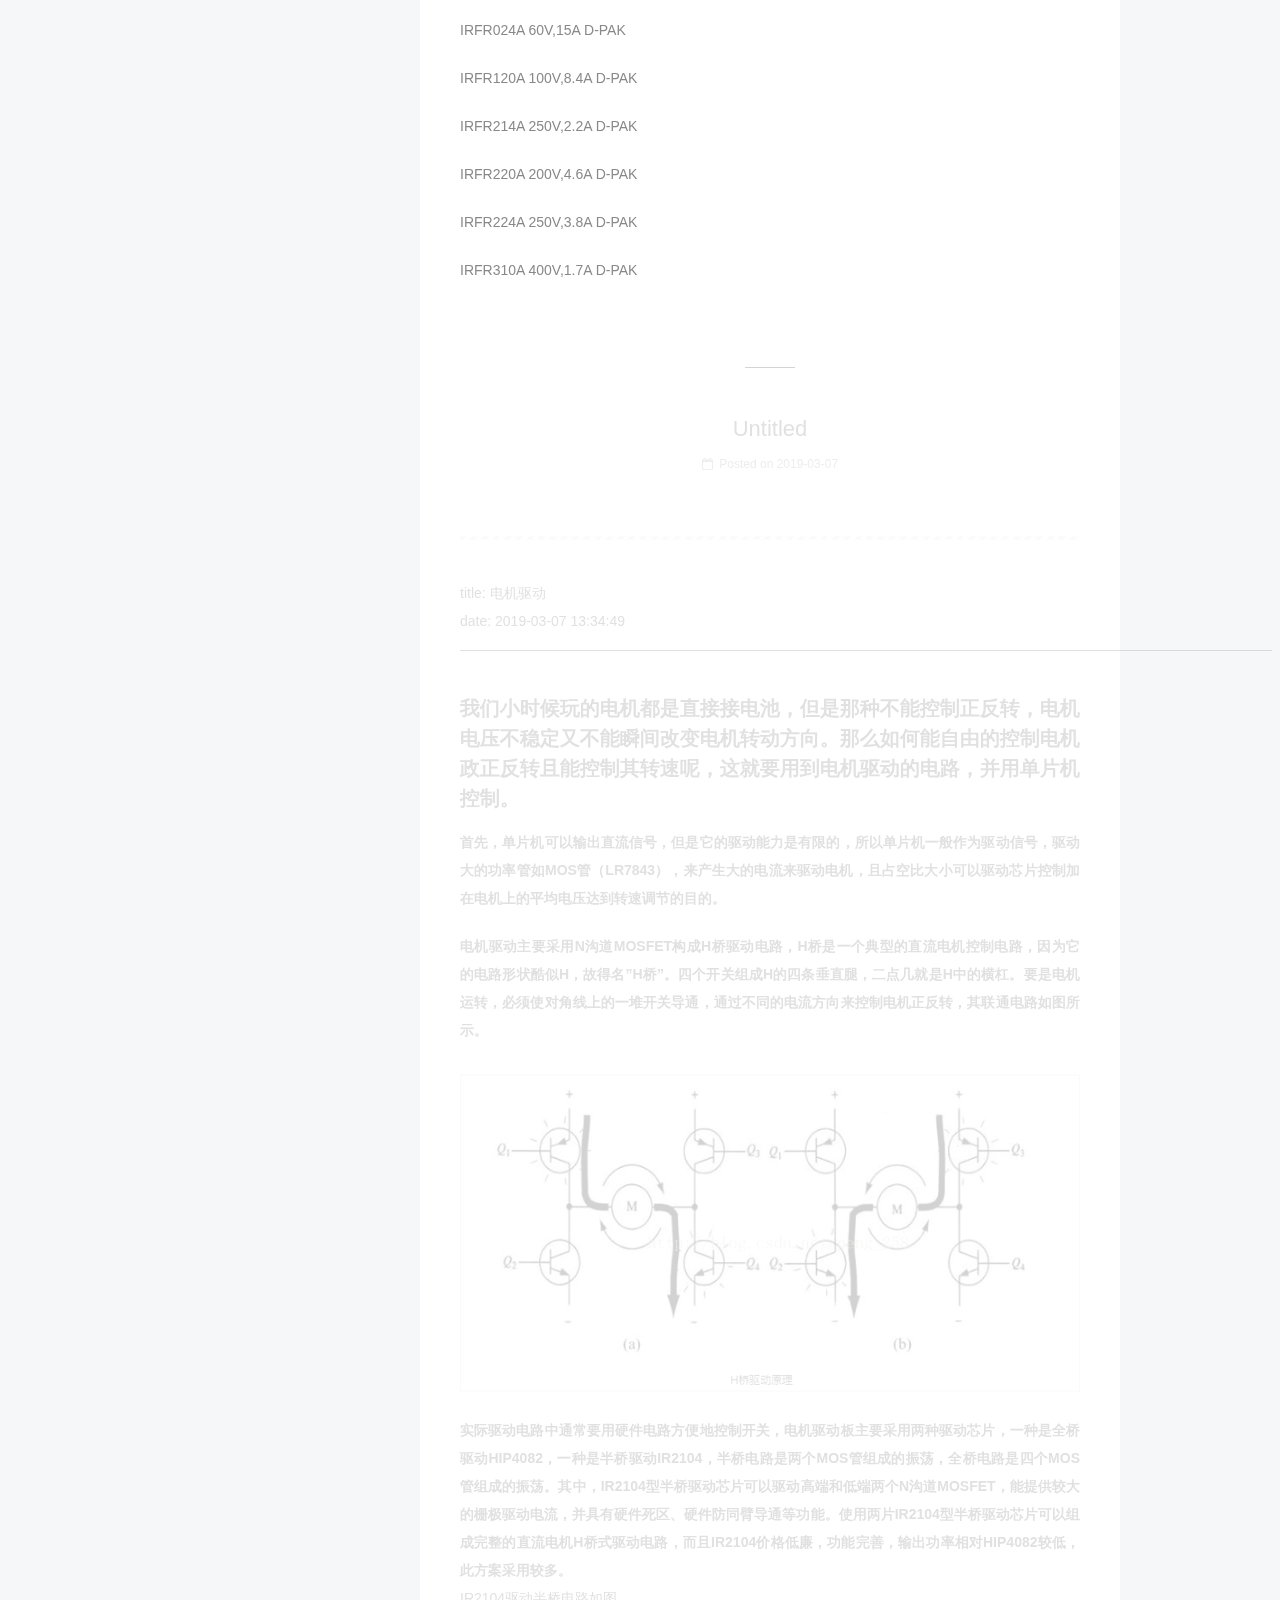
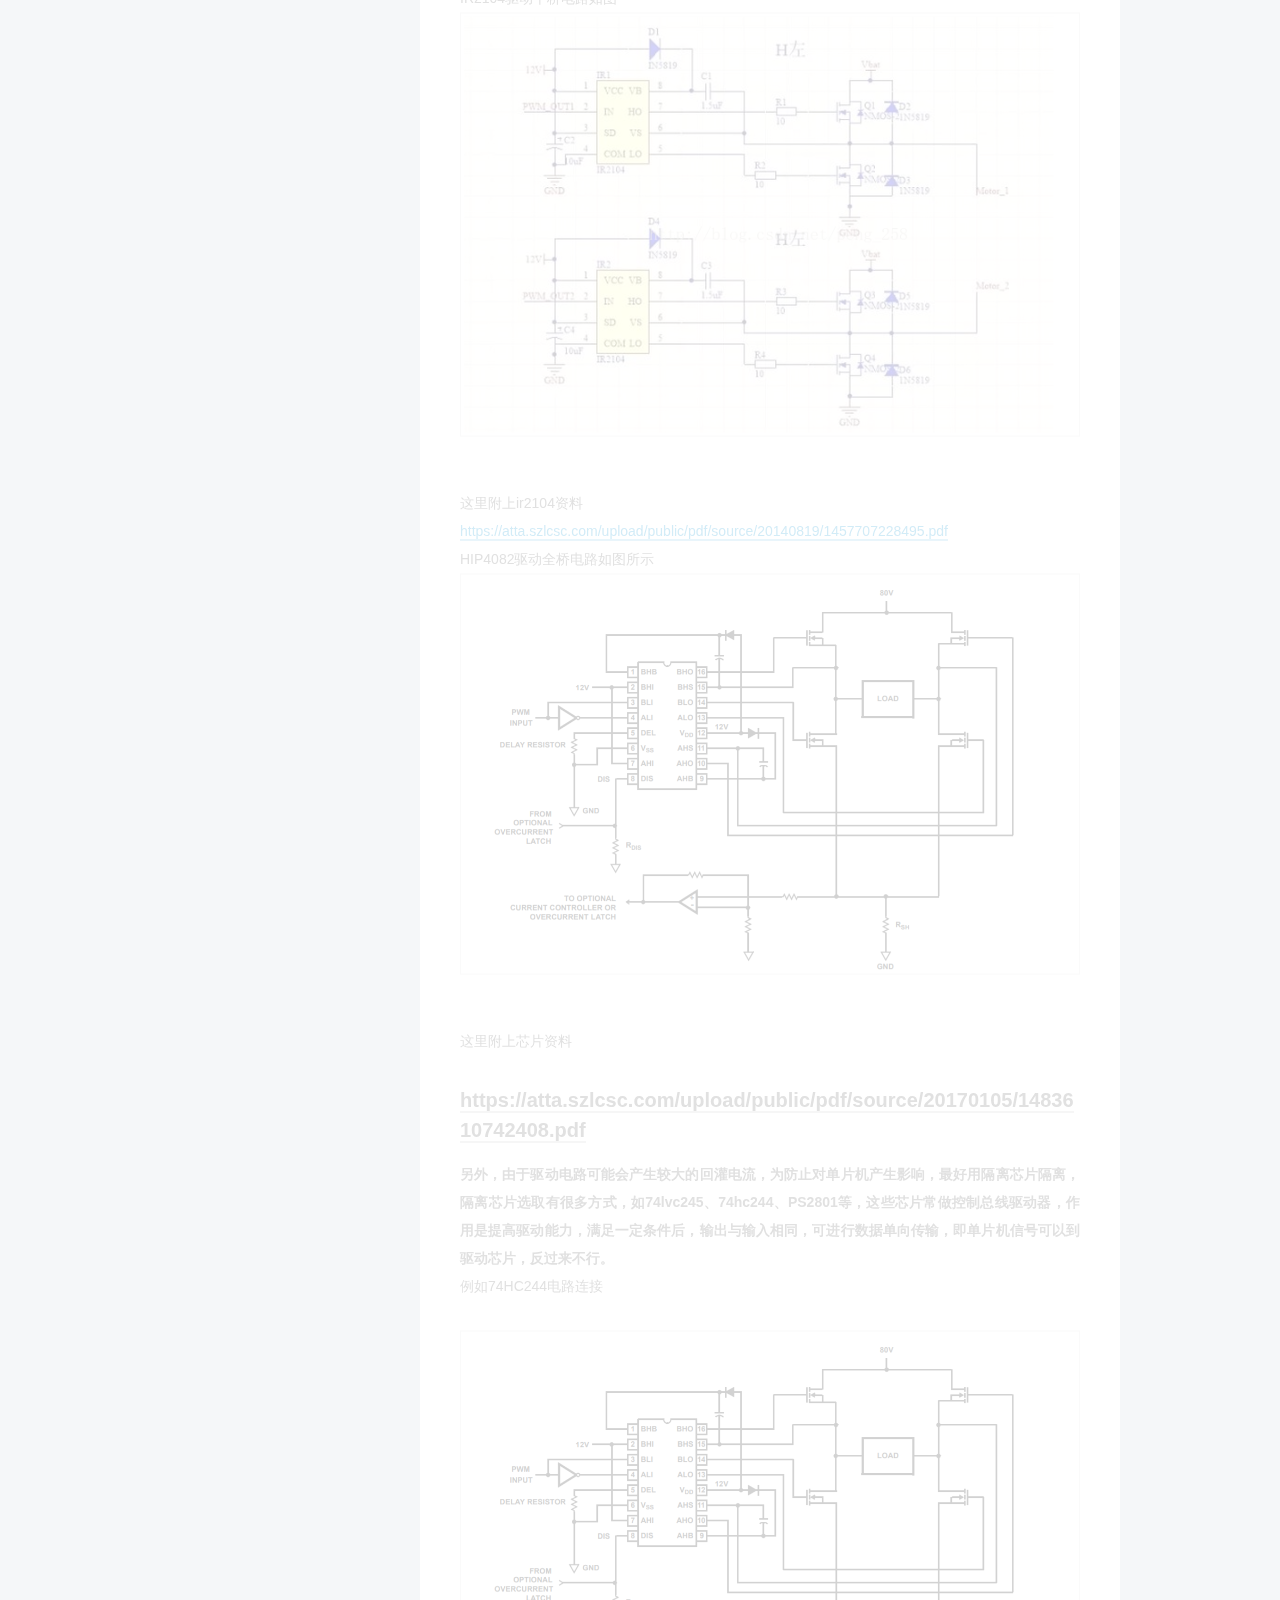
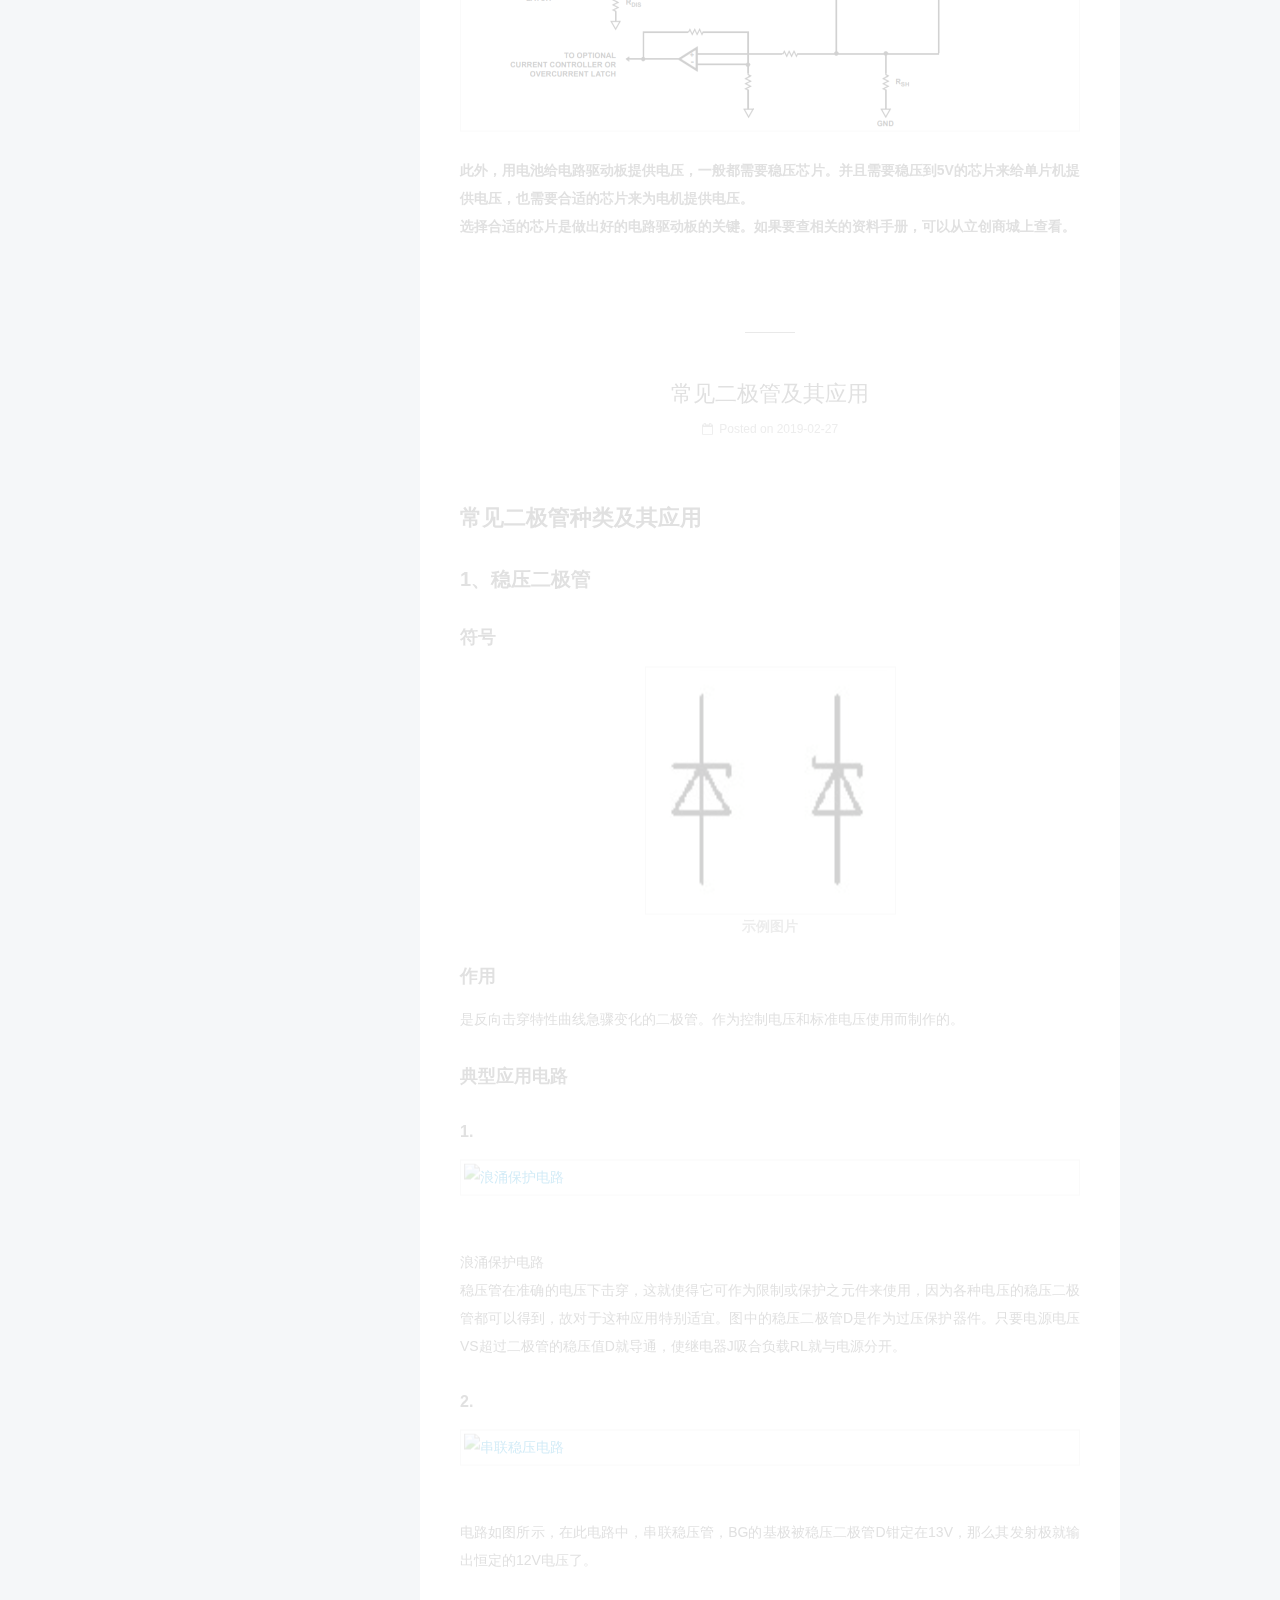
==== commit 362e6822: "Site updated: 2019-05-04 14:47:26" ====
--- a/index.html
+++ b/index.html
@@ -215,6 +215,150 @@
           <div id="content" class="content">
             
   <section id="posts" class="posts-expand">
+    
+      
+
+  
+
+  
+  
+  
+
+  <article class="post post-type-normal" itemscope="" itemtype="http://schema.org/Article">
+  
+  
+  
+  <div class="post-block">
+    <link itemprop="mainEntityOfPage" href="http://yoursite.com/2019/05/04/锁存器/">
+
+    <span hidden itemprop="author" itemscope="" itemtype="http://schema.org/Person">
+      <meta itemprop="name" content="John Doe">
+      <meta itemprop="description" content="">
+      <meta itemprop="image" content="/images/avatar.gif">
+    </span>
+
+    <span hidden itemprop="publisher" itemscope="" itemtype="http://schema.org/Organization">
+      <meta itemprop="name" content="Hexo">
+    </span>
+
+    
+      <header class="post-header">
+
+        
+        
+          <h1 class="post-title" itemprop="name headline">
+                
+                <a class="post-title-link" href="/2019/05/04/锁存器/" itemprop="url">锁存器</a></h1>
+        
+
+        <div class="post-meta">
+          <span class="post-time">
+            
+              <span class="post-meta-item-icon">
+                <i class="fa fa-calendar-o"></i>
+              </span>
+              
+                <span class="post-meta-item-text">Posted on</span>
+              
+              <time title="Post created" itemprop="dateCreated datePublished" datetime="2019-05-04T14:34:56+08:00">
+                2019-05-04
+              </time>
+            
+
+            
+
+            
+          </span>
+
+          
+
+          
+            
+          
+
+          
+          
+
+          
+
+          
+
+          
+
+        </div>
+      </header>
+    
+
+    
+    
+    
+    <div class="post-body" itemprop="articleBody">
+
+      
+      
+
+      
+        
+          
+            <h1 id="1-锁存器概述"><a href="#1-锁存器概述" class="headerlink" title="1.锁存器概述"></a>1.锁存器概述</h1><h3 id="锁存器（Latch）是一种对脉冲电平敏感的存储单元电路，它们可以在特定输入脉冲电平作用下改变状态。锁存，就是把信号暂存以维持某种电平状态。锁存器的最主要作用是缓存，其次完成高速的控制器与慢速的外设的不同步问题，再其次是解决驱动的问题，最后是解决一个-I-O-口既能输出也能输入的问题。锁存器是利用电平控制数据的输入，它包括不带使能控制的锁存器和带使能控制的锁存器。"><a href="#锁存器（Latch）是一种对脉冲电平敏感的存储单元电路，它们可以在特定输入脉冲电平作用下改变状态。锁存，就是把信号暂存以维持某种电平状态。锁存器的最主要作用是缓存，其次完成高速的控制器与慢速的外设的不同步问题，再其次是解决驱动的问题，最后是解决一个-I-O-口既能输出也能输入的问题。锁存器是利用电平控制数据的输入，它包括不带使能控制的锁存器和带使能控制的锁存器。" class="headerlink" title="锁存器（Latch）是一种对脉冲电平敏感的存储单元电路，它们可以在特定输入脉冲电平作用下改变状态。锁存，就是把信号暂存以维持某种电平状态。锁存器的最主要作用是缓存，其次完成高速的控制器与慢速的外设的不同步问题，再其次是解决驱动的问题，最后是解决一个 I/O 口既能输出也能输入的问题。锁存器是利用电平控制数据的输入，它包括不带使能控制的锁存器和带使能控制的锁存器。"></a>锁存器（Latch）是一种对脉冲电平敏感的存储单元电路，它们可以在特定输入脉冲电平作用下改变状态。锁存，就是把信号暂存以维持某种电平状态。锁存器的最主要作用是缓存，其次完成高速的控制器与慢速的外设的不同步问题，再其次是解决驱动的问题，最后是解决一个 I/O 口既能输出也能输入的问题。锁存器是利用电平控制数据的输入，它包括不带使能控制的锁存器和带使能控制的锁存器。</h3><h1 id="2-锁存器工作原理"><a href="#2-锁存器工作原理" class="headerlink" title="2.锁存器工作原理"></a>2.锁存器工作原理</h1><p>　　锁存器的工作原理如下：<br><img src="http://file.elecfans.com/web1/M00/5E/B4/pIYBAFt78WKAUQnRAAAndchHk34261.jpg" alt=""><br><img src="http://file.elecfans.com/web1/M00/5E/9E/o4YBAFt78VWAUC1QAAEreQX8fUw027.jpg" alt=""></p>
+<h1 id="3-锁存器作用"><a href="#3-锁存器作用" class="headerlink" title="3.锁存器作用"></a>3.锁存器作用</h1><h3 id="在LED和数码管显示方面，要维持一个数据的显示，往往要持续的快速的刷新。尤其是在四段八位数码管等这些要选通的显示设备上。在人类能够接受的刷新频率之内，大概每三十毫秒就要刷新一次。这就大大占用了处理器的处理时间，消耗了处理器的处理能力，还浪费了处理器的功耗。"><a href="#在LED和数码管显示方面，要维持一个数据的显示，往往要持续的快速的刷新。尤其是在四段八位数码管等这些要选通的显示设备上。在人类能够接受的刷新频率之内，大概每三十毫秒就要刷新一次。这就大大占用了处理器的处理时间，消耗了处理器的处理能力，还浪费了处理器的功耗。" class="headerlink" title="在LED和数码管显示方面，要维持一个数据的显示，往往要持续的快速的刷新。尤其是在四段八位数码管等这些要选通的显示设备上。在人类能够接受的刷新频率之内，大概每三十毫秒就要刷新一次。这就大大占用了处理器的处理时间，消耗了处理器的处理能力，还浪费了处理器的功耗。"></a>在LED和数码管显示方面，要维持一个数据的显示，往往要持续的快速的刷新。尤其是在四段八位数码管等这些要选通的显示设备上。在人类能够接受的刷新频率之内，大概每三十毫秒就要刷新一次。这就大大占用了处理器的处理时间，消耗了处理器的处理能力，还浪费了处理器的功耗。</h3><hr>
+<h2 id="锁存器的使用可以大大的缓解处理器在这方面的压力。当处理器把数据传输到锁存器并将其锁存后，锁存器的输出引脚便会一直保持数据状态直到下一次锁存新的数据为止。这样在数码管的显示内容不变之前，处理器的处理时间和IO引脚便可以释放。可以看出，处理器处理的时间仅限于显示内容发生变化的时候，这在整个显示时间上只是非常少的一个部分。而处理器在处理完后可以有更多的时间来执行其他的任务。这就是锁存器在LED和数码管显示方面的作用：节省了宝贵的MCU时间。"><a href="#锁存器的使用可以大大的缓解处理器在这方面的压力。当处理器把数据传输到锁存器并将其锁存后，锁存器的输出引脚便会一直保持数据状态直到下一次锁存新的数据为止。这样在数码管的显示内容不变之前，处理器的处理时间和IO引脚便可以释放。可以看出，处理器处理的时间仅限于显示内容发生变化的时候，这在整个显示时间上只是非常少的一个部分。而处理器在处理完后可以有更多的时间来执行其他的任务。这就是锁存器在LED和数码管显示方面的作用：节省了宝贵的MCU时间。" class="headerlink" title="###　锁存器的使用可以大大的缓解处理器在这方面的压力。当处理器把数据传输到锁存器并将其锁存后，锁存器的输出引脚便会一直保持数据状态直到下一次锁存新的数据为止。这样在数码管的显示内容不变之前，处理器的处理时间和IO引脚便可以释放。可以看出，处理器处理的时间仅限于显示内容发生变化的时候，这在整个显示时间上只是非常少的一个部分。而处理器在处理完后可以有更多的时间来执行其他的任务。这就是锁存器在LED和数码管显示方面的作用：节省了宝贵的MCU时间。"></a>###　锁存器的使用可以大大的缓解处理器在这方面的压力。当处理器把数据传输到锁存器并将其锁存后，锁存器的输出引脚便会一直保持数据状态直到下一次锁存新的数据为止。这样在数码管的显示内容不变之前，处理器的处理时间和IO引脚便可以释放。可以看出，处理器处理的时间仅限于显示内容发生变化的时候，这在整个显示时间上只是非常少的一个部分。而处理器在处理完后可以有更多的时间来执行其他的任务。这就是锁存器在LED和数码管显示方面的作用：节省了宝贵的MCU时间。</h2><p>所谓锁存器，就是输出端的状态不会随输入端的状态变化而变化，仅在有锁存信号时输入的状态才被保存到输出，直到下一个锁存信号到来时才改变。</p>
+<p>　　锁存器多用于集成电路中，在数字电路中作为时序电路的存储元件，在某些运算器电路中有时采用锁存器作为数据暂存器。</p>
+<p>　　封装为独立的产品后也可以单独应用，数据有效延迟于时钟信号有效。这意味着时钟信号先到，数据信号后到。</p>
+<p>　　在某些应用中，单片机的I/O 口上需要外接锁存器。例如，当单片机连接片外存储器时，要接上锁存器，这是为了实现地址的复用。假设，mcu端口其中的 8 路的 I/O 管脚既要用于地址信号又要用于数据信号，这时就可以用锁存器先将地址锁存起来。</p>
+<p>　　8051访问外部存储器时P0口和P2口共同做为地址总线，P0口常接锁存器再接存储器。以防止总线间的冲突。而P2口直接接存储器。因为单片机内部时序只能锁住P2口的地址，如果用P0口传输数据时不用锁存器的话，地址就改变了。</p>
+<p>　　看看8051单片机总线操作的时序图对我们很有帮助。由于数据总线、地址总线共用P0口，所以要分时复用。先送地址信息，由ALE使能锁存器将地址信息锁存在外设的地址端，然后送数据信息和读写使能信号，在指定的地址进行读写操作。</p>
+<p>　　使用锁存器来区分开单片机的地址和数据，8051系列的单片机用的比较多，也有一些单片机内部有地址锁存功能，如8279就不用锁存器了。</p>
+<h1 id="4-锁存器与缓冲器作用与区别"><a href="#4-锁存器与缓冲器作用与区别" class="headerlink" title="4.锁存器与缓冲器作用与区别"></a>4.锁存器与缓冲器作用与区别</h1><h3 id="锁存器就是把当前的状态锁存起来，使CPU送出的数据在接口电路的输出端保持一段时间锁存后状态不再发生变化，直到解除锁定。还有些芯片具有锁存器，比如芯片74LS244就具有锁存的功能，它可以通过把一个引脚置高后，输出就会保持现有的状态，直到把该引脚清0后才能继续变化。"><a href="#锁存器就是把当前的状态锁存起来，使CPU送出的数据在接口电路的输出端保持一段时间锁存后状态不再发生变化，直到解除锁定。还有些芯片具有锁存器，比如芯片74LS244就具有锁存的功能，它可以通过把一个引脚置高后，输出就会保持现有的状态，直到把该引脚清0后才能继续变化。" class="headerlink" title="锁存器就是把当前的状态锁存起来，使CPU送出的数据在接口电路的输出端保持一段时间锁存后状态不再发生变化，直到解除锁定。还有些芯片具有锁存器，比如芯片74LS244就具有锁存的功能，它可以通过把一个引脚置高后，输出就会保持现有的状态，直到把该引脚清0后才能继续变化。"></a>锁存器就是把当前的状态锁存起来，使CPU送出的数据在接口电路的输出端保持一段时间锁存后状态不再发生变化，直到解除锁定。还有些芯片具有锁存器，比如芯片74LS244就具有锁存的功能，它可以通过把一个引脚置高后，输出就会保持现有的状态，直到把该引脚清0后才能继续变化。</h3><p>###　　缓冲寄存器又称缓冲器，它分输入缓冲器和输出缓冲器两种。前者的作用是将外设送来的数据暂时存放，以便处理器将它取走；后者的作用是用来暂时存放处理器送往外设的数据。有了数控缓冲器，就可以使高速工作的CPU与慢速工作的外设起协调和缓冲作用，实现数据传送的同步。由于缓冲器接在数据总线上，故必须具有三态输出功能。</p>
+<h1 id="5-锁存器应用实例"><a href="#5-锁存器应用实例" class="headerlink" title="5.锁存器应用实例"></a>5.锁存器应用实例</h1><h3 id="1"><a href="#1" class="headerlink" title="1."></a>1.</h3><h2 id="I-O口复用：当单片机连接片外存储器时，要接上锁存器，这是为了实现地址的复用。假设，MCU端口其中的8路的I-O管脚既要用于地址信号又要用于数据信号，这时就可以用锁存器先将地址锁存起来。（具体操作：先送地址信息，由ALE使能锁存器将地址信息锁存在外设的地址端，然后送数据信息和读写使能信号，在指定的地址进行读写操作）"><a href="#I-O口复用：当单片机连接片外存储器时，要接上锁存器，这是为了实现地址的复用。假设，MCU端口其中的8路的I-O管脚既要用于地址信号又要用于数据信号，这时就可以用锁存器先将地址锁存起来。（具体操作：先送地址信息，由ALE使能锁存器将地址信息锁存在外设的地址端，然后送数据信息和读写使能信号，在指定的地址进行读写操作）" class="headerlink" title="I/O口复用：当单片机连接片外存储器时，要接上锁存器，这是为了实现地址的复用。假设，MCU端口其中的8路的I/O管脚既要用于地址信号又要用于数据信号，这时就可以用锁存器先将地址锁存起来。（具体操作：先送地址信息，由ＡＬＥ使能锁存器将地址信息锁存在外设的地址端，然后送数据信息和读写使能信号，在指定的地址进行读写操作）"></a>I/O口复用：当单片机连接片外存储器时，要接上锁存器，这是为了实现地址的复用。假设，MCU端口其中的8路的I/O管脚既要用于地址信号又要用于数据信号，这时就可以用锁存器先将地址锁存起来。（具体操作：先送地址信息，由ＡＬＥ使能锁存器将地址信息锁存在外设的地址端，然后送数据信息和读写使能信号，在指定的地址进行读写操作）</h2><h3 id="2"><a href="#2" class="headerlink" title="2 ."></a>2 .</h3><p>　　如果单片机的总线接口只作一种用途，不需要接锁存器；如果单片机的总线接口要作两种用途，就要用到锁存器。例如：一个I/O口要控制两个LED，对第一个LED送数据时，“打开”第一个锁存器而“锁住”第二个锁存器，使第二个LED上的数据不变。对第二个LED送数据时，“打开”第二个锁存器而“锁住”第一个锁存器，使第一个LED上的数据不变。如果单片机的一个口要做三种用途，则可用三个锁存器，操作过程相似。就这一种用法而言，可以把锁存器视为单片机的I/O口的扩展器。</p>
+<h1 id="6-常用74系列锁存器芯片介绍"><a href="#6-常用74系列锁存器芯片介绍" class="headerlink" title="6.常用74系列锁存器芯片介绍"></a>6.常用74系列锁存器芯片介绍</h1><h2 id="1-74–系列"><a href="#1-74–系列" class="headerlink" title="1.  74–系列"></a>1.  74–系列</h2><p>　　这是早期的产品，现仍在使用，但正逐渐被淘汰。</p>
+<p>##　　2．74H–系列</p>
+<p>　　这是74–系列的改进型，属于高速TTL产品。其―与非门‖的平均传输时间达10ns左右，但电路的静态功耗较大，目前该系列产品使用越来越少，逐渐被淘汰。</p>
+<p>##　　3．74S–系列</p>
+<p>　　这是TTL的高速型肖特基系列。在该系列中，采用了抗饱和肖特基二极管，速度较高，但品种较少。</p>
+<p>##　　4．74LS–系列</p>
+<p>　　这是当前TTL类型中的主要产品系列。品种和生产厂家都非常多。性能价格比比较高，目前</p>
+<p>　　在中小规模电路中应用非常普遍。</p>
+<p>##　　5．74ALS–系列</p>
+<p>　　这是―先进的低功耗肖特基‖系列。属于74LS–系列的后继产品，速度（典型值为4ns）、功耗（典型值为1mW）等方面都有较大的改进，但价格比较高。</p>
+<p>##　　6．74AS–系列</p>
+<p>　　这是74S–系列的后继产品，尤其速度（典型值为1.5ns）有显著的提高，又称―先进超高速肖特基‖系列。</p>
+<p>##　7．74HC–系列</p>
+<p>　　54/74HC–系列是高速CMOS标准逻辑电路系列，具有与74LS–系列同等的工作度和CMOS集成电路固有的低功耗及电源电压范围宽等特点。74HCxxx是74LSxxx同序号的翻版，型号最后几位数字相同，表示电路的逻辑功能、管脚排列完全兼容，为用74HC替代74LS提供了方便。<br><img src="http://file.elecfans.com/web1/M00/45/9A/o4YBAFpxgO-ABBpSAAEV3EpR1ds411.jpg" alt=""></p>
+
+          
+        
+      
+    </div>
+    
+    
+    
+
+    
+
+    
+
+    
+
+    <footer class="post-footer">
+      
+
+      
+
+      
+
+      
+      
+        <div class="post-eof"></div>
+      
+    </footer>
+  </div>
+  
+  
+  
+  </article>
+
+
     
       
 
@@ -1234,7 +1378,7 @@
               
                 <a href="/archives/">
               
-                  <span class="site-state-item-count">7</span>
+                  <span class="site-state-item-count">8</span>
                   <span class="site-state-item-name">posts</span>
                 </a>
               </div>
--- a/css/main.css
+++ b/css/main.css
@@ -1833,7 +1833,7 @@
   width: 4px;
   height: 4px;
   border-radius: 50%;
-  background: #74e975;
+  background: #139871;
 }
 .links-of-blogroll {
   font-size: 13px;
